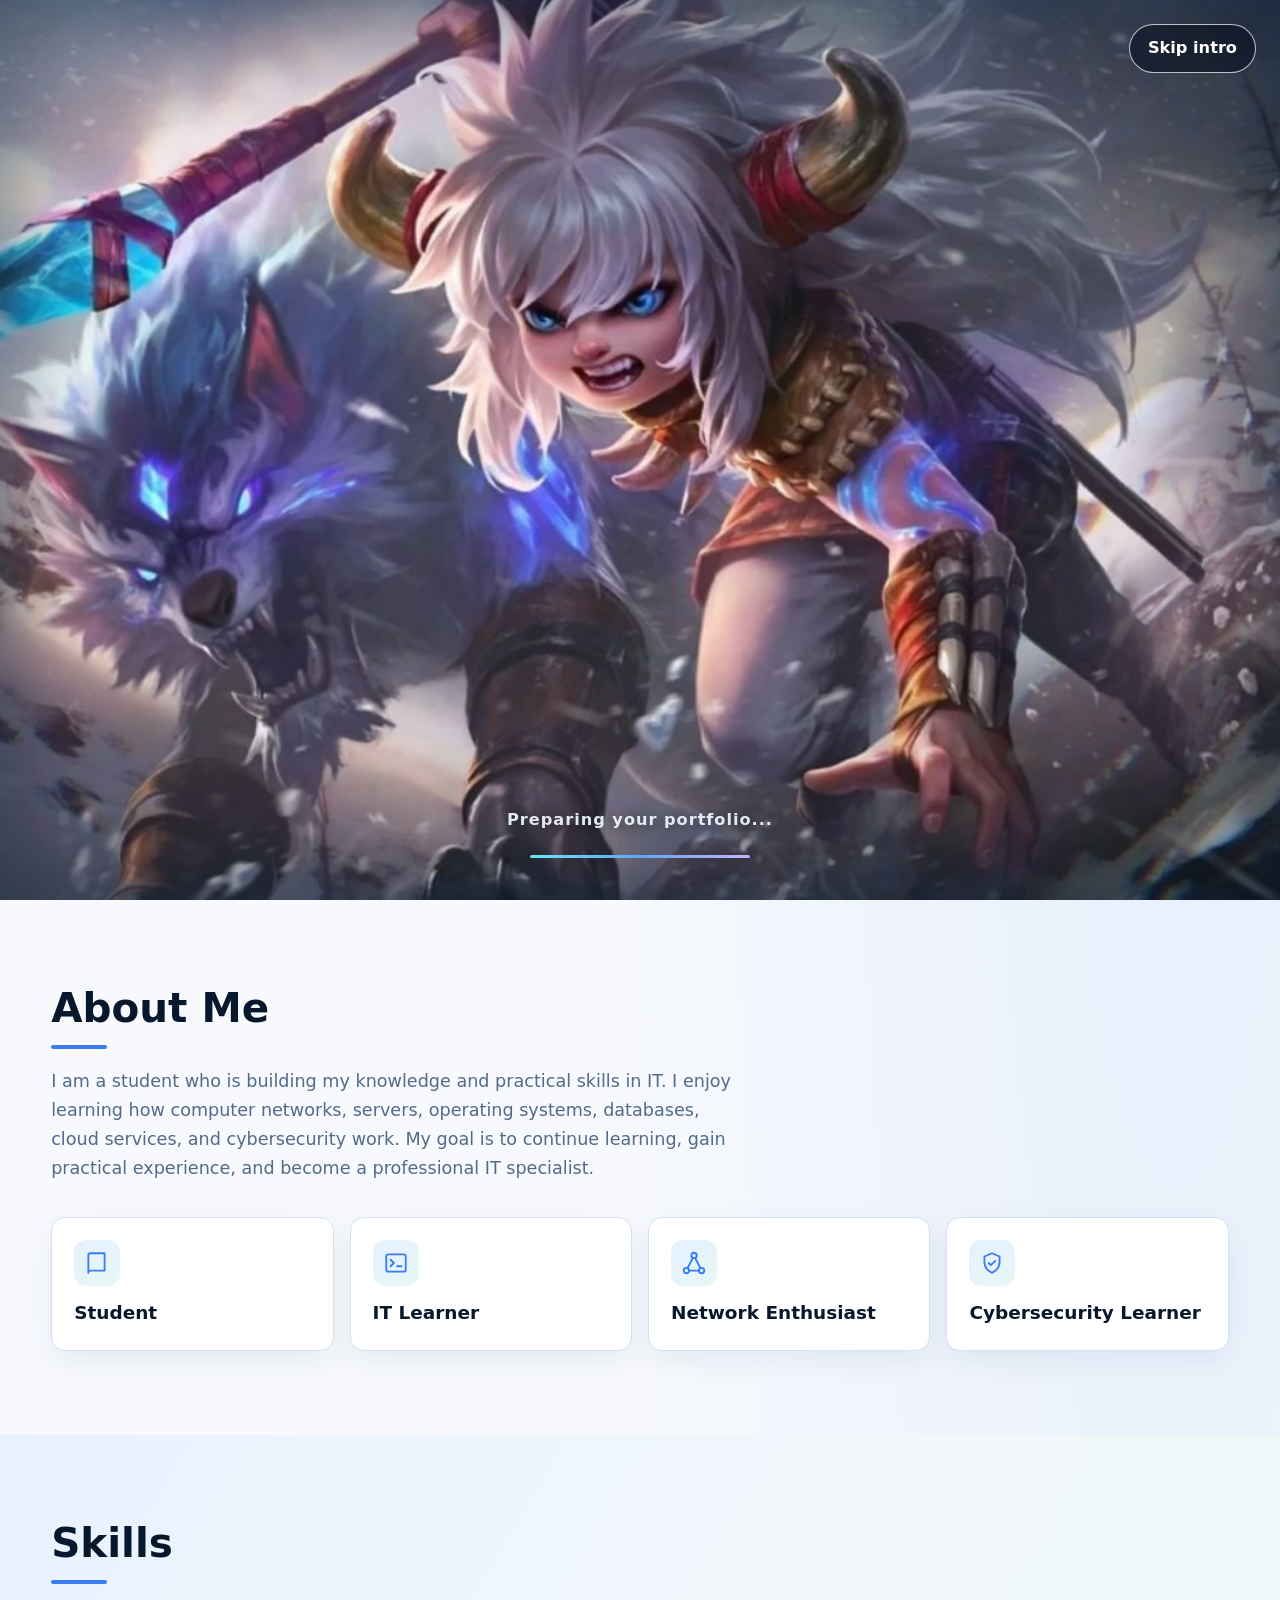
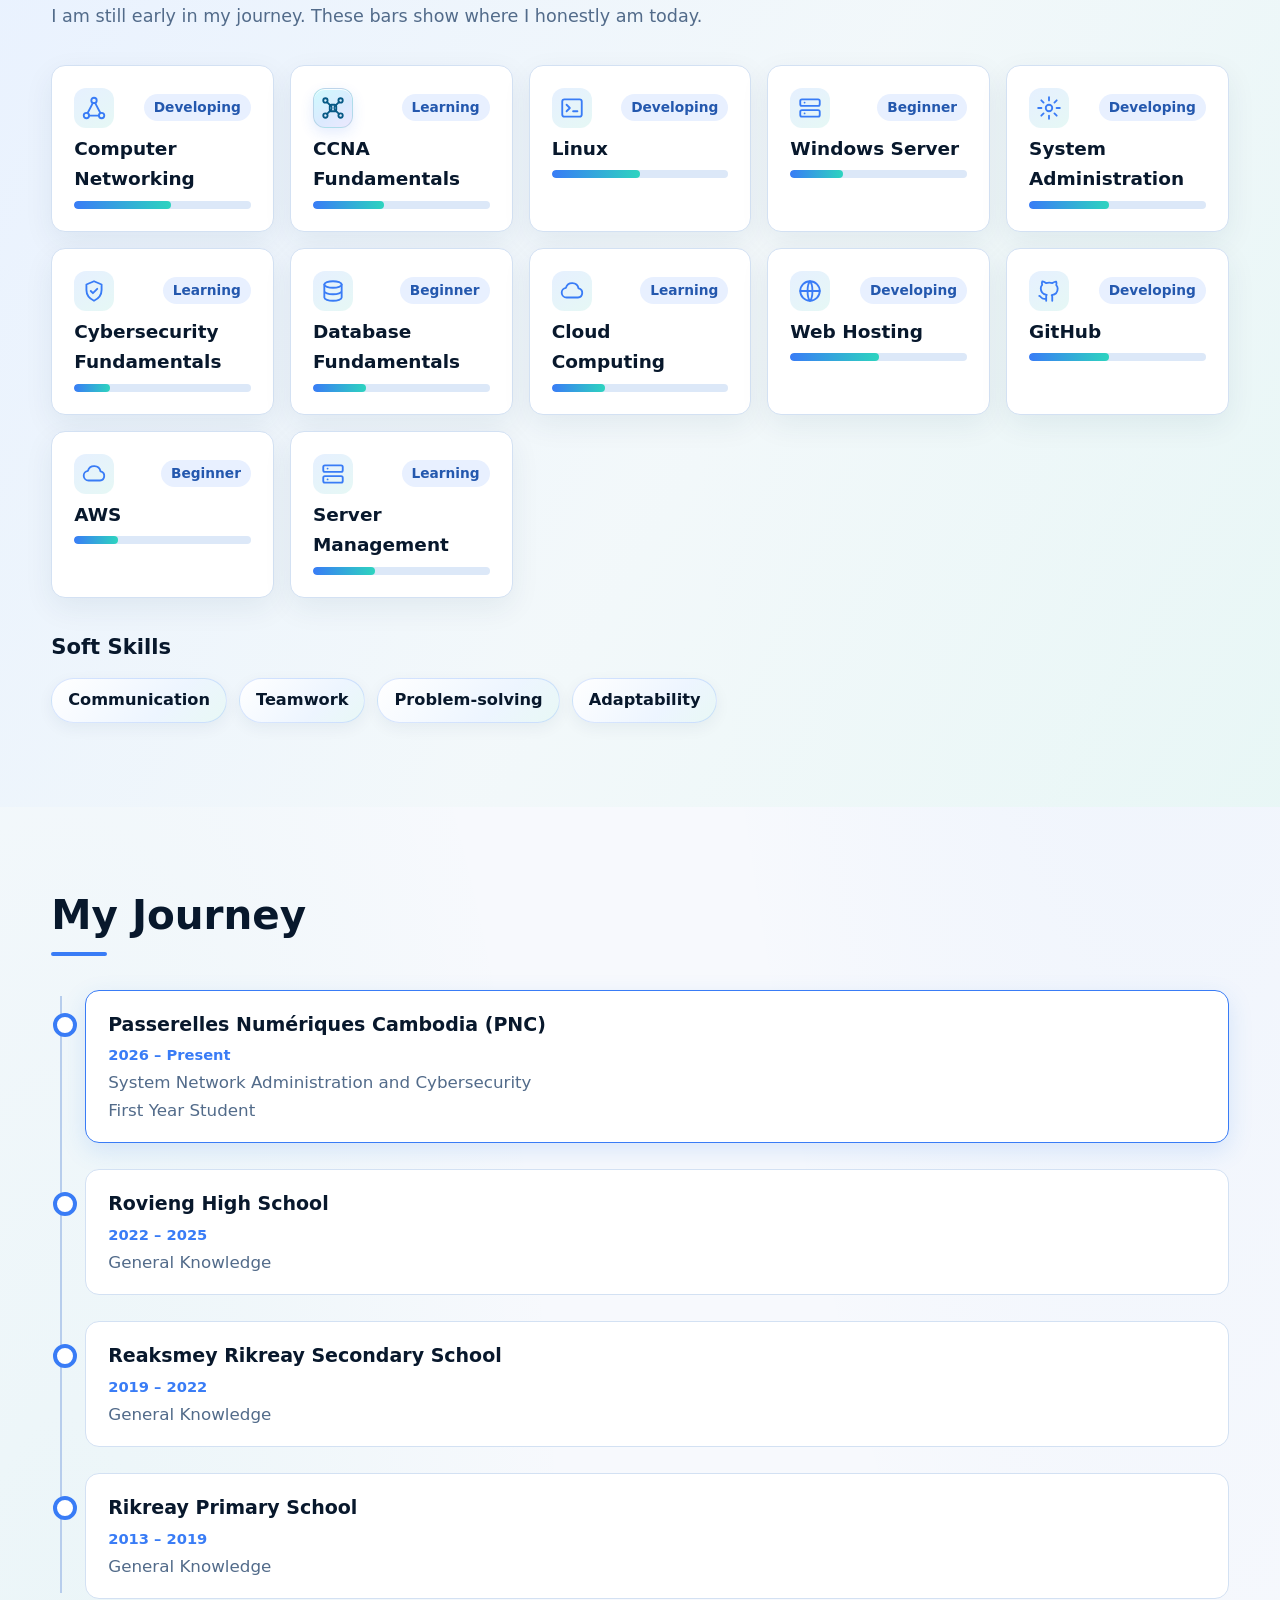
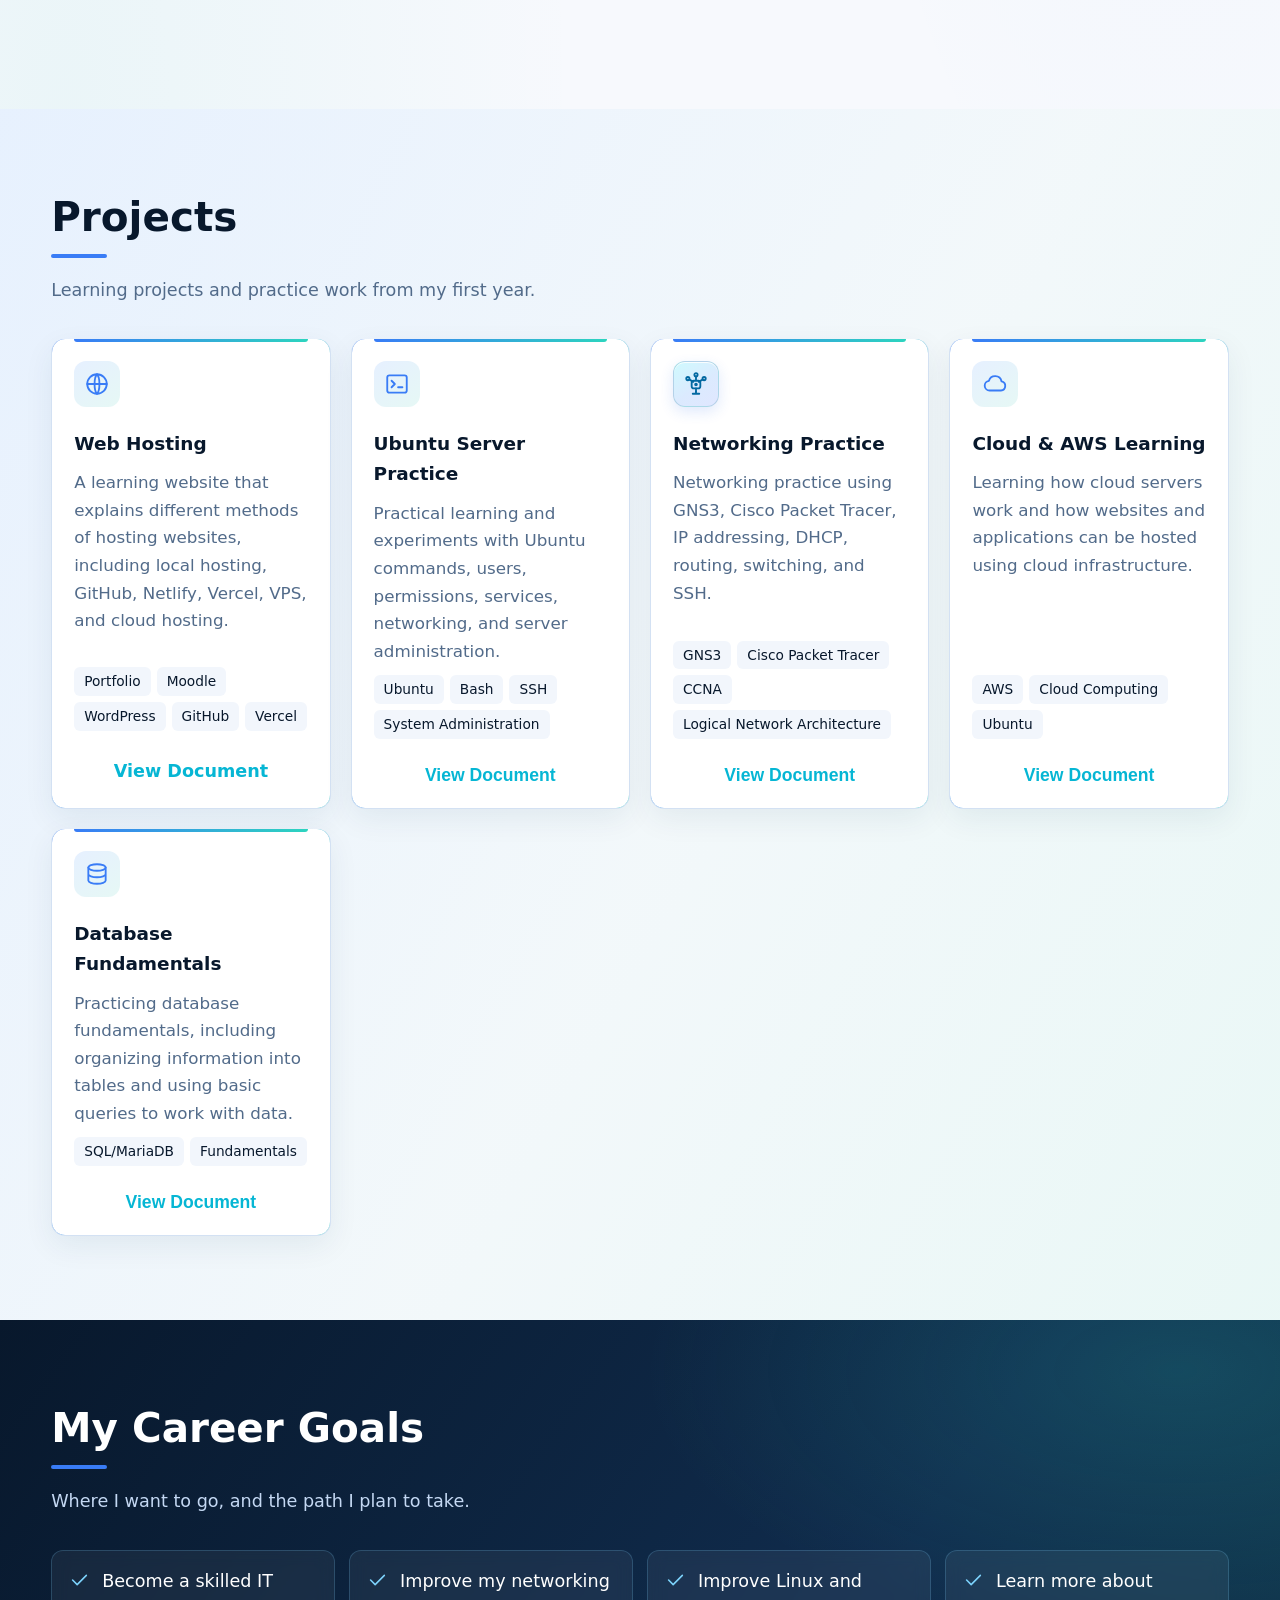
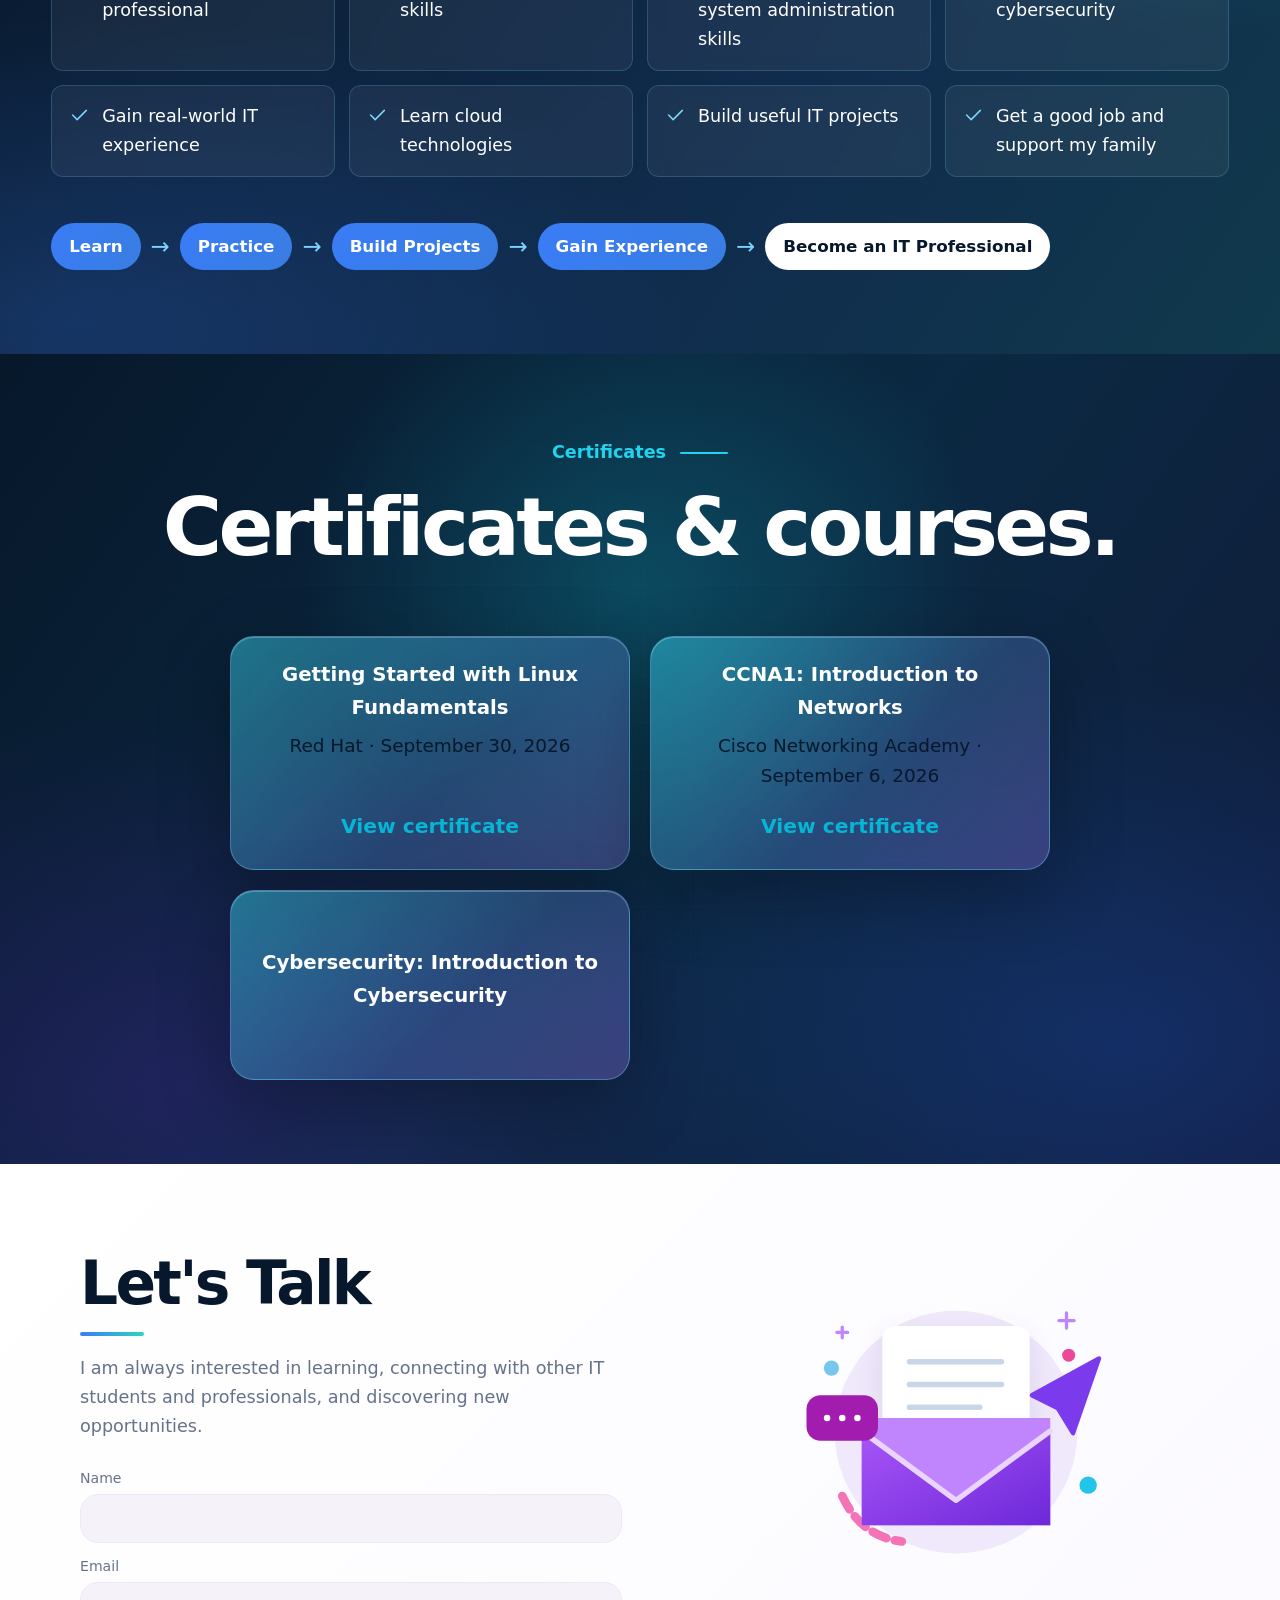
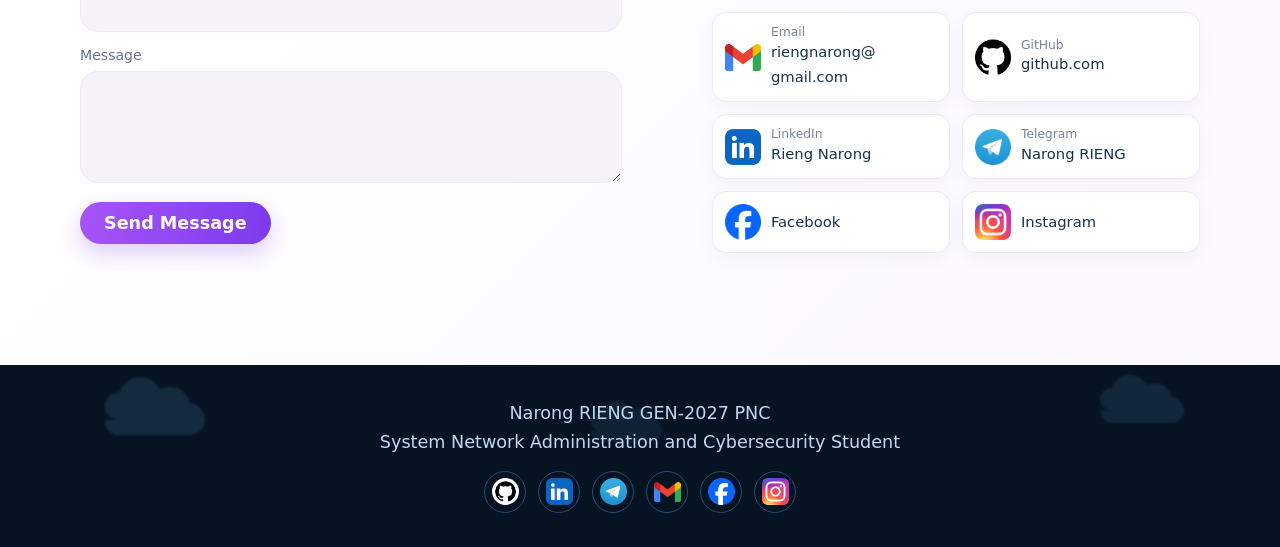
==== index.html @ 96c28c71 "update a bit" ====
<!doctype html>
<html lang="en">
  <head>
    <meta charset="UTF-8" />
    <meta name="viewport" content="width=device-width, initial-scale=1" />
    <title>
      RIENG Narong | System Network Administration & Cybersecurity Student
    </title>
    <meta
      name="description"
      content="Portfolio of RIENG Narong, first-year System Network Administration and Cybersecurity student at Passerelles Numériques Cambodia."
    />
    <link rel="stylesheet" href="style.css" />
  </head>
  <body>
    <div class="intro-overlay" id="intro" hidden>
      <div class="intro-content">
        <div class="intro-scene">
          <img
            class="intro-image"
            src="Image/intro-popol-kupa.png"
            alt="A warrior and wolf charging through a snowy landscape"
            fetchpriority="high"
          />
          <div class="intro-effects" aria-hidden="true">
            <span class="intro-wolf-energy"></span>
            <span class="intro-warrior-energy"></span>
            <span class="intro-sword-glint"></span>
            <span class="intro-snow-burst intro-snow-burst-one"></span>
            <span class="intro-snow-burst intro-snow-burst-two"></span>
          </div>
        </div>
        <p class="intro-caption" data-i18n="intro.loading">
          Preparing your portfolio...
        </p>
        <div class="intro-progress" aria-hidden="true"><span></span></div>
      </div>
      <button class="intro-skip" id="intro-skip" type="button" data-i18n="intro.skip">
        Skip intro
      </button>
    </div>
    <svg width="0" height="0" style="position: absolute" aria-hidden="true">
      <defs>
        <symbol id="net" viewBox="0 0 24 24">
          <circle cx="12" cy="5" r="2.5" />
          <circle cx="5" cy="19" r="2.5" />
          <circle cx="19" cy="19" r="2.5" />
          <path d="M11 7.3 6 16.8M13 7.3l5 9.5M7.5 19h9" />
        </symbol>
        <symbol id="network-project" viewBox="0 0 24 24">
          <path d="M12 8V5m-2.5 5L6 8m8.5 2L18 8M12 16v3" />
          <rect x="8" y="9" width="8" height="7" rx="2" />
          <circle cx="12" cy="12.5" r=".8" />
          <circle cx="12" cy="3.5" r="1.5" />
          <circle cx="4.5" cy="7" r="1.5" />
          <circle cx="19.5" cy="7" r="1.5" />
          <path d="M9 21h6m-3-2v2" />
        </symbol>
        <symbol id="ccna" viewBox="0 0 24 24">
          <circle cx="5" cy="5" r="2" />
          <circle cx="19" cy="5" r="2" />
          <circle cx="5" cy="19" r="2" />
          <circle cx="19" cy="19" r="2" />
          <path d="m6.5 6.5 4 4m7-4-4 4m-7 7 4-4m7 4-4-4" />
          <rect x="9" y="9" width="6" height="6" rx="1.5" />
          <path d="M10.8 12h.01M13.2 12h.01" />
        </symbol>
        <symbol id="term" viewBox="0 0 24 24">
          <rect x="3" y="4" width="18" height="16" rx="2" />
          <path d="m7 9 3 3-3 3M13 15h4" />
        </symbol>
        <symbol id="srv" viewBox="0 0 24 24">
          <rect x="3" y="4" width="18" height="6" rx="1.5" />
          <rect x="3" y="14" width="18" height="6" rx="1.5" />
          <path d="M7 7h.01M7 17h.01" />
        </symbol>
        <symbol id="shd" viewBox="0 0 24 24">
          <path d="M12 3 5 6v5c0 4.5 3 8 7 10 4-2 7-5.5 7-10V6z" />
          <path d="m9 12 2 2 4-4" />
        </symbol>
        <symbol id="db" viewBox="0 0 24 24">
          <ellipse cx="12" cy="6" rx="8" ry="3" />
          <path
            d="M4 6v12c0 1.7 3.6 3 8 3s8-1.3 8-3V6M4 12c0 1.7 3.6 3 8 3s8-1.3 8-3"
          />
        </symbol>
        <symbol id="cld" viewBox="0 0 24 24">
          <path
            d="M7 18a4.5 4.5 0 0 1-.6-8.96A6 6 0 0 1 18 9.5 4.3 4.3 0 0 1 17.5 18z"
          />
        </symbol>
        <symbol id="web" viewBox="0 0 24 24">
          <circle cx="12" cy="12" r="9" />
          <path d="M3 12h18M12 3c3 3 3 15 0 18M12 3c-3 3-3 15 0 18" />
        </symbol>
        <symbol id="git" viewBox="0 0 24 24">
          <path
            d="M9 19c-4 1.3-4-2-6-2.5m12 4.5v-3.2c0-1 .1-1.4-.5-2 2.8-.3 5.500-1.400 5.500-6a4.600 4.600 0 0 0-1.300-3.200 4.200 4.200 0 0 0-.1-3.200s-1-.3-3.400 1.300a11.600 11.600 0 0 0-6 0C6.800 2.800 5.800 3.100 5.800 3.100a4.200 4.200 0 0 0-.1 3.200A4.600 4.600 0 0 0 4.400 9.500c0 4.600 2.700 5.700 5.500 6-.6.600-.6 1.200-.5 2V21"
          />
        </symbol>
        <symbol id="cog" viewBox="0 0 24 24">
          <circle cx="12" cy="12" r="3" />
          <path
            d="M12 2v3M12 19v3M2 12h3M19 12h3M4.900 4.900 7 7M17 17l2.100 2.100M4.900 19.100 7 17M17 7l2.100-2.100"
          />
        </symbol>
        <symbol id="usr" viewBox="0 0 24 24">
          <circle cx="12" cy="8" r="4" />
          <path d="M4 21c0-4 3.600-7 8-7s8 3 8 7" />
        </symbol>
        <symbol id="bk" viewBox="0 0 24 24">
          <path d="M4 5a2 2 0 0 1 2-2h13v16H6a2 2 0 0 0-2 2zM4 19V5" />
        </symbol>
        <symbol id="mail" viewBox="0 0 24 24">
          <rect x="3" y="5" width="18" height="14" rx="2" />
          <path d="m3 7 9 6 9-6" />
        </symbol>
        <symbol id="in" viewBox="0 0 24 24">
          <rect x="3" y="3" width="18" height="18" rx="3" />
          <path d="M8 10v7M8 7v.01M12 17v-4a2 2 0 0 1 4 0v4M12 10v7" />
        </symbol>
        <symbol id="tg" viewBox="0 0 24 24">
          <path d="m21 4-18 7 5 2 2 6 3-4 5 4z" />
          <path d="m8 13 9-6" />
        </symbol>
        <symbol id="sun" viewBox="0 0 24 24">
          <circle cx="12" cy="12" r="4" />
          <path
            d="M12 2v2M12 20v2M4.93 4.93l1.42 1.42m11.3 11.3 1.42 1.42M2 12h2m16 0h2M4.93 19.07l1.42-1.42m11.3-11.3 1.42-1.42"
          />
        </symbol>
        <symbol id="moon" viewBox="0 0 24 24">
          <path d="M20.9 13A9 9 0 0 1 11 3.1 9 9 0 1 0 20.9 13Z" />
        </symbol>
        <symbol id="ck" viewBox="0 0 24 24"><path d="m5 12 5 5L20 7" /></symbol>
      </defs>
    </svg>

    <nav aria-label="Main navigation" data-i18n-aria="nav.main">
      <div class="wrap">
        <a
          class="logo"
          href="#home"
          aria-label="Home"
          data-i18n-aria="nav.home"
        >
          <img src="Image/Designer%20(1).png" alt="RIENG Narong logo" />
        </a>
        <ul id="links" aria-label="Main navigation">
          <li><a href="#home" data-i18n="nav.home">Home</a></li>
          <li><a href="#about" data-i18n="nav.about">About Me</a></li>
          <li><a href="#skills" data-i18n="nav.skills">Skills</a></li>
          <li><a href="#education" data-i18n="nav.education">My Journey</a></li>
          <li><a href="#projects" data-i18n="nav.projects">Projects</a></li>
          <li><a href="#goals" data-i18n="nav.goals">Goals</a></li>
          <li><a href="#certificates" data-i18n="nav.certificates">Certificates</a></li>
          <li><a class="nav-contact" href="#contact" data-i18n="nav.contact">Let's Talk</a></li>
        </ul>
        <div class="nav-actions">
          <div
            class="language-switch"
            role="group"
            aria-label="Choose language"
            data-i18n-aria="language.label"
          >
            <button
              class="language-option active"
              type="button"
              data-language="en"
              aria-pressed="true"
            >
              <img src="flag-en.svg" alt="" /><span>EN</span>
            </button>
            <span class="language-divider" aria-hidden="true">/</span>
            <button
              class="language-option"
              type="button"
              data-language="km"
              aria-pressed="false"
            >
              <img src="Cambodia%20flag.webp" alt="" /><span>KH</span>
            </button>
          </div>
          <button
            id="theme-toggle"
            type="button"
            aria-label="Switch to light mode"
            aria-pressed="false"
          >
            <svg class="i" aria-hidden="true"><use href="#sun" /></svg>
          </button>
          <button
            id="menu"
            aria-label="Toggle menu"
            aria-expanded="false"
            data-i18n-aria="menu.toggle"
          >
            ☰
          </button>
        </div>
      </div>
    </nav>

    <header id="home">
      <canvas id="network-canvas" aria-hidden="true"></canvas>
      <svg class="cloud cloud-one" viewBox="0 0 200 110" aria-hidden="true">
        <path
          d="M32 82c-15 0-27-11-27-25s12-25 27-25c5-17 20-28 38-28 16 0 30 9 36 23 5-3 11-5 18-5 18 0 33 13 36 30 15 1 27 14 27 29 0 16-13 29-30 29H34c-16 0-29-12-29-27 0-1 0-1 0-1z"
        />
      </svg>
      <svg class="cloud cloud-two" viewBox="0 0 200 110" aria-hidden="true">
        <path
          d="M32 82c-15 0-27-11-27-25s12-25 27-25c5-17 20-28 38-28 16 0 30 9 36 23 5-3 11-5 18-5 18 0 33 13 36 30 15 1 27 14 27 29 0 16-13 29-30 29H34c-16 0-29-12-29-27 0-1 0-1 0-1z"
        />
      </svg>
      <svg class="cloud cloud-three" viewBox="0 0 200 110" aria-hidden="true">
        <path
          d="M32 82c-15 0-27-11-27-25s12-25 27-25c5-17 20-28 38-28 16 0 30 9 36 23 5-3 11-5 18-5 18 0 33 13 36 30 15 1 27 14 27 29 0 16-13 29-30 29H34c-16 0-29-12-29-27 0-1 0-1 0-1z"
        />
      </svg>
      <div class="wrap">
        <div>
          <p class="hi" data-i18n="hero.hello">Hello, I'm</p>
          <h1>Narong RIENG</h1>
          <p class="role" data-i18n="hero.role">
            System Network Administration &amp; Cybersecurity Student
          </p>
          <p class="intro" data-i18n="hero.intro">
            I am a first-year student at Passerelles Numériques Cambodia,
            studying System Network Administration and Cybersecurity. I am
            interested in networking, Linux, servers, cybersecurity, cloud
            computing, and web hosting.
          </p>
          <a class="btn p" href="#projects" data-i18n="hero.projects"
            >View My Projects</a
          ><a class="btn s" href="#contact" data-i18n="hero.contact"
            >Contact Me</a
          >
        </div>
        <div class="photo">
          <div class="orbit-ring" aria-hidden="true"></div>
          <div class="orbit-path orbit-path-one" aria-hidden="true">
            <span class="orbit-satellite">
              <svg class="i"><use href="#web" /></svg>
            </span>
          </div>
          <div class="orbit-path orbit-path-two" aria-hidden="true">
            <span class="orbit-satellite">
              <svg class="i"><use href="#term" /></svg>
            </span>
          </div>
          <div class="orbit-path orbit-path-three" aria-hidden="true">
            <span class="orbit-satellite">
              <svg class="i"><use href="#srv" /></svg>
            </span>
          </div>
          <div class="orbit-path orbit-path-four" aria-hidden="true">
            <span class="orbit-satellite">
              <svg class="i"><use href="#shd" /></svg>
            </span>
          </div>
          <div class="portrait">
            <div class="portrait-image">
              <img
                src="my-photo.jpg"
                alt="Portrait of RIENG Narong"
                onerror="this.remove()"
              />
              <span aria-hidden="true">RN</span>
            </div>
          </div>
        </div>
      </div>
    </header>

    <section id="about">
      <div class="wrap rv">
        <h2 data-i18n="about.title">About Me</h2>
        <p class="lead" data-i18n="about.intro">
          I am a student who is building my knowledge and practical skills in
          IT. I enjoy learning how computer networks, servers, operating
          systems, databases, cloud services, and cybersecurity work. My goal is
          to continue learning, gain practical experience, and become a
          professional IT specialist.
        </p>
        <div class="cards">
          <div class="card">
            <div class="ic">
              <svg class="i"><use href="#bk" /></svg>
            </div>
            <h3 data-i18n="about.student">Student</h3>
          </div>
          <div class="card">
            <div class="ic">
              <svg class="i"><use href="#term" /></svg>
            </div>
            <h3 data-i18n="about.learner">IT Learner</h3>
          </div>
          <div class="card">
            <div class="ic">
              <svg class="i"><use href="#net" /></svg>
            </div>
            <h3 data-i18n="about.network">Network Enthusiast</h3>
          </div>
          <div class="card">
            <div class="ic">
              <svg class="i"><use href="#shd" /></svg>
            </div>
            <h3 data-i18n="about.security">Cybersecurity Learner</h3>
          </div>
        </div>
      </div>
    </section>

    <section id="skills" class="alt">
      <div class="wrap rv">
        <h2 data-i18n="skills.title">Skills</h2>
        <p class="lead" data-i18n="skills.intro">
          I am still early in my journey. These bars show where I honestly am
          today.
        </p>
        <div class="cards" id="sk"></div>
        <h3 class="soft-skills-title" data-i18n="skills.softTitle">Soft Skills</h3>
        <ul class="soft-skills">
          <li data-i18n="skills.communication">Communication</li>
          <li data-i18n="skills.teamwork">Teamwork</li>
          <li data-i18n="skills.problemSolving">Problem-solving</li>
          <li data-i18n="skills.adaptability">Adaptability</li>
        </ul>
      </div>
    </section>

    <section id="education">
      <div class="wrap rv">
        <h2 data-i18n="education.title">My Journey</h2>
        <p class="lead"></p>
        <div class="tl">
          <article class="now">
            <h3>Passerelles Numériques Cambodia (PNC)</h3>
            <small data-i18n="education.present">2026 – Present</small>
            <p data-i18n="education.program">
              System Network Administration and Cybersecurity<br />First Year
              Student
            </p>
          </article>
          <article>
            <h3>Rovieng High School</h3>
            <small>2022 – 2025</small>
            <p data-i18n="education.general">General Knowledge</p>
          </article>
          <article>
            <h3>Reaksmey Rikreay Secondary School</h3>
            <small>2019 – 2022</small>
            <p data-i18n="education.general">General Knowledge</p>
          </article>
          <article>
            <h3>Rikreay Primary School</h3>
            <small>2013 – 2019</small>
            <p data-i18n="education.general">General Knowledge</p>
          </article>
        </div>
      </div>
    </section>

    <section id="projects" class="alt">
      <div class="wrap rv">
        <h2 data-i18n="projects.title">Projects</h2>
        <p class="lead" data-i18n="projects.intro">
          Learning projects and practice work from my first year.
        </p>
        <div class="pg">
          <div class="card proj">
            <div class="ic">
              <svg class="i"><use href="#web" /></svg>
            </div>
            <h3 data-i18n="projects.hosting">Web Hosting</h3>
            <p data-i18n="projects.hostingDescription">
              A learning website that explains different methods of hosting
              websites, including local hosting, GitHub, Netlify, Vercel, VPS,
              and cloud hosting.
            </p>
            <div class="chips">
              <span>Portfolio</span><span>Moodle</span><span>WordPress</span
              ><span>GitHub</span><span>Vercel</span>
            </div>
            <a
              class="project-document-link"
              href="Image/Server_Deployment_Project.pdf"
              target="_blank"
              rel="noopener noreferrer"
              data-i18n="projects.viewDocument"
            >View Document</a>
          </div>
          <div class="card proj">
            <div class="ic">
              <svg class="i"><use href="#term" /></svg>
            </div>
            <h3 data-i18n="projects.linux">Ubuntu Server Practice</h3>
            <p data-i18n="projects.linuxDescription">
              Practical learning and experiments with Ubuntu commands, users,
              permissions, services, networking, and server administration.
            </p>
            <div class="chips">
              <span>Ubuntu</span><span>Bash</span><span>SSH</span
              ><span data-i18n="chips.system">System Administration</span>
            </div>
            <button class="project-document-link" type="button" data-i18n="projects.viewDocument">View Document</button>
          </div>
          <div class="card proj">
            <div class="ic network-icon">
              <svg class="i"><use href="#network-project" /></svg>
            </div>
            <h3 data-i18n="projects.network">Networking Practice</h3>
            <p data-i18n="projects.networkDescription">
              Networking practice using GNS3, Cisco Packet Tracer, IP
              addressing, DHCP, routing, switching, and SSH.
            </p>
            <div class="chips">
              <span>GNS3</span><span>Cisco Packet Tracer</span><span>CCNA</span
              ><span data-i18n="chips.network">Logical Network Architecture</span>
            </div>
            <button class="project-document-link" type="button" data-i18n="projects.viewDocument">View Document</button>
          </div>
          <div class="card proj">
            <div class="ic">
              <svg class="i"><use href="#cld" /></svg>
            </div>
            <h3 data-i18n="projects.cloud">Cloud &amp; AWS Learning</h3>
            <p data-i18n="projects.cloudDescription">
              Learning how cloud servers work and how websites and applications
              can be hosted using cloud infrastructure.
            </p>
            <div class="chips">
              <span>AWS</span
              ><span data-i18n="chips.cloud">Cloud Computing</span
              ><span>Ubuntu</span>
            </div>
            <button class="project-document-link" type="button" data-i18n="projects.viewDocument">View Document</button>
          </div>
          <div class="card proj">
            <div class="ic">
              <svg class="i"><use href="#db" /></svg>
            </div>
            <h3 data-i18n="projects.database">Database Fundamentals</h3>
            <p data-i18n="projects.databaseDescription">
              Practicing database fundamentals, including organizing information
              into tables and using basic queries to work with data.
            </p>
            <div class="chips">
              <span>SQL/MariaDB</span
              ><span>Fundamentals</span>
            </div>
            <button class="project-document-link" type="button" data-i18n="projects.viewDocument">View Document</button>
          </div>
        </div>
      </div>
    </section>

    <dialog id="project-document-dialog" aria-labelledby="project-document-title">
      <div class="project-document-content">
        <button class="project-document-close" type="button" aria-label="Close" data-i18n-aria="projects.documentClose">×</button>
        <h2 id="project-document-title" data-i18n="projects.documentTitle">Project Document</h2>
        <h3 id="project-document-name"></h3>
        <p id="project-document-description"></p>
        <h4 data-i18n="projects.documentTools">Tools and technologies</h4>
        <ul id="project-document-tools"></ul>
      </div>
    </dialog>

    <section id="goals">
      <div class="wrap rv">
        <h2 data-i18n="goals.title">My Career Goals</h2>
        <p class="lead" data-i18n="goals.intro">
          Where I want to go, and the path I plan to take.
        </p>
        <ul class="gl" id="gl"></ul>
        <div class="road" aria-label="Roadmap" data-i18n-aria="goals.roadmap">
          <b data-i18n="goals.learn">Learn</b><em>→</em
          ><b data-i18n="goals.practice">Practice</b><em>→</em
          ><b data-i18n="goals.build">Build Projects</b><em>→</em
          ><b data-i18n="goals.experience">Gain Experience</b><em>→</em
          ><b data-i18n="goals.professional">Become an IT Professional</b>
        </div>
      </div>
    </section>

    <section id="certificates">
      <div class="wrap rv">
        <p class="certificate-eyebrow" data-i18n="certificates.eyebrow">
          Certificates
        </p>
        <h2 data-i18n="certificates.title">Certificates &amp; courses.</h2>
        <div class="certificates-grid">
          <article class="certificate-card">
            <h3 data-i18n="certificates.redhat">
              Getting Started with Linux Fundamentals
            </h3>
            <p data-i18n="certificates.redhatDetails">
              Red Hat · September 30, 2026
            </p>
            <a
              class="certificate-link"
              href="Image/RED%20HAT%20Fundamental.png"
              target="_blank"
              rel="noopener noreferrer"
              data-i18n="certificates.view"
            >View certificate</a>
          </article>
          <article class="certificate-card">
            <h3 data-i18n="certificates.cisco">CCNA1: Introduction to Networks</h3>
            <p data-i18n="certificates.ciscoDetails">
              Cisco Networking Academy · September 6, 2026
            </p>
            <a
              class="certificate-link"
              href="Image/CCNA1.png"
              target="_blank"
              rel="noopener noreferrer"
              data-i18n="certificates.view"
            >View certificate</a>
          </article>
          <article class="certificate-card">
            <h3 data-i18n="certificates.cybersecurity">
              Cybersecurity: Introduction to Cybersecurity
            </h3>
          </article>
        </div>
      </div>
    </section>

    <section id="contact">
      <div class="wrap rv">
        <div class="contact-layout">
          <div class="contact-main">
            <h2 data-i18n="contact.title">Let's Talk</h2>
            <p class="lead" data-i18n="contact.intro">
              I am always interested in learning, connecting with other IT students
              and professionals, and discovering new opportunities.
            </p>
            <div class="cg">
              <form id="f" autocomplete="on" novalidate>
                <label for="n"
                  ><span data-i18n="contact.name">Name</span
                  ><input id="n" name="name" type="text" required autocomplete="name"
                /></label>
                <label for="e"
                  ><span data-i18n="contact.email">Email</span
                  ><input id="e" name="email" type="email" required autocomplete="email"
                /></label>
                <label for="m"
                  ><span data-i18n="contact.message">Message</span
                  ><textarea id="m" required></textarea>
                </label>
                <button class="btn p" type="submit" data-i18n="contact.send">
                  Send Message
                </button>
                <p id="fs" role="status"></p>
              </form>
            </div>
          </div>
          <aside class="contact-aside">
            <svg class="contact-art" viewBox="0 0 360 300" aria-hidden="true">
              <defs>
                <linearGradient id="contact-envelope" x1="0" x2="1" y1="0" y2="1">
                  <stop stop-color="#a855f7" />
                  <stop offset="1" stop-color="#6d28d9" />
                </linearGradient>
              </defs>
              <circle class="art-halo" cx="180" cy="145" r="112" />
              <circle class="art-dot art-dot-blue" cx="65" cy="86" r="7" />
              <circle class="art-dot art-dot-pink" cx="284" cy="74" r="6" />
              <circle class="art-dot art-dot-cyan" cx="302" cy="194" r="8" />
              <path class="art-swoosh" d="M75 204c12 26 31 39 55 42" />
              <rect class="art-paper" x="112" y="47" width="136" height="132" rx="12" />
              <path class="art-paper-line" d="M137 80h85M137 101h85M137 122h65" />
              <path class="art-envelope-back" d="M93 132h174v99H93z" />
              <path class="art-envelope" d="M93 144 180 208l87-64v87H93z" />
              <path class="art-envelope-flap" d="m93 144 87 64 87-64" />
              <path class="art-plane" d="m250 111 62-34-24 69-14-23-24-12Zm24 12 20-23" />
              <rect class="art-chat" x="42" y="111" width="66" height="42" rx="13" />
              <circle class="art-chat-dot" cx="61" cy="132" r="3" />
              <circle class="art-chat-dot art-chat-dot-two" cx="75" cy="132" r="3" />
              <circle class="art-chat-dot art-chat-dot-three" cx="89" cy="132" r="3" />
              <path class="art-spark" d="M282 35v14m-7-7h14M75 48v10m-5-5h10" />
            </svg>
            <div class="links">
              <a
                href="https://myaccount.google.com/?utm_source=chrome-profile-chooser"
                ><img src="Image/contact-icons/gmail.png" alt=""
                ><span
                  ><small data-i18n="contact.email">Email</small
                  >riengnarong@<wbr />gmail.com</span
                ></a
              >
              <a
                href="https://github.com/dashboard"
                target="_blank"
                rel="noreferrer"
                ><img src="Image/contact-icons/github.png" alt=""
                ><span><small>GitHub</small>github.com</span></a
              >
              <a href="https://www.linkedin.com/feed/"
                ><img src="Image/contact-icons/linkedin.png" alt=""
                ><span
                  ><small data-i18n="contact.linkedin">LinkedIn</small>Rieng
                  Narong</span
                ></a
              >
              <a href="https://t.me/RONG_RONGzzz"
                ><img src="Image/contact-icons/telegram.png" alt=""
                ><span
                  ><small data-i18n="contact.telegram">Telegram</small>Narong
                  RIENG</span
                ></a
              >
              <a href="https://www.facebook.com/" target="_blank" rel="noreferrer"
                ><img src="Image/contact-icons/facebook.png" alt=""
                ><span>Facebook</span></a
              >
              <a href="https://www.instagram.com/" target="_blank" rel="noreferrer"
                ><img src="Image/contact-icons/instagram.png" alt=""
                ><span>Instagram</span></a
              >
            </div>
          </aside>
        </div>
      </div>
    </section>

    <footer>
      <svg class="footer-cloud footer-cloud-one" viewBox="0 0 200 110" aria-hidden="true">
        <path
          d="M32 82c-15 0-27-11-27-25s12-25 27-25c5-17 20-28 38-28 16 0 30 9 36 23 5-3 11-5 18-5 18 0 33 13 36 30 15 1 27 14 27 29 0 16-13 29-30 29H34c-16 0-29-12-29-27 0-1 0-1 0-1z"
        />
      </svg>
      <svg class="footer-cloud footer-cloud-two" viewBox="0 0 200 110" aria-hidden="true">
        <path
          d="M32 82c-15 0-27-11-27-25s12-25 27-25c5-17 20-28 38-28 16 0 30 9 36 23 5-3 11-5 18-5 18 0 33 13 36 30 15 1 27 14 27 29 0 16-13 29-30 29H34c-16 0-29-12-29-27 0-1 0-1 0-1z"
        />
      </svg>
      <svg class="footer-cloud footer-cloud-three" viewBox="0 0 200 110" aria-hidden="true">
        <path
          d="M32 82c-15 0-27-11-27-25s12-25 27-25c5-17 20-28 38-28 16 0 30 9 36 23 5-3 11-5 18-5 18 0 33 13 36 30 15 1 27 14 27 29 0 16-13 29-30 29H34c-16 0-29-12-29-27 0-1 0-1 0-1z"
        />
      </svg>
      <p>Narong RIENG GEN-2027 PNC</p>
      <p data-i18n="footer.role">
        System Network Administration and Cybersecurity Student
      </p>
      <div class="soc">
        <a href="https://github.com/dashboard" target="_blank" rel="noreferrer" aria-label="GitHub"
          ><img src="Image/contact-icons/github.png" alt=""
        /></a>
        <a href="https://www.linkedin.com/feed/" target="_blank" rel="noreferrer" aria-label="LinkedIn"
          ><img src="Image/contact-icons/linkedin.png" alt=""
        /></a>
        <a href="https://t.me/RONG_RONGzzz" aria-label="Telegram"
          ><img src="Image/contact-icons/telegram.png" alt=""
        /></a>
        <a href="https://myaccount.google.com/?utm_source=chrome-profile-chooser" aria-label="Email"
          ><img src="Image/contact-icons/gmail.png" alt=""
        /></a>
        <a href="https://www.facebook.com/" target="_blank" rel="noreferrer" aria-label="Facebook"
          ><img src="Image/contact-icons/facebook.png" alt=""
        /></a>
        <a href="https://www.instagram.com/" target="_blank" rel="noreferrer" aria-label="Instagram"
          ><img src="Image/contact-icons/instagram.png" alt=""
        /></a>
      </div>
    </footer>

    <script src="javascript.js" defer></script>
  </body>
</html>
---- style.css ----
:root {
  --navy: #08182c;
  --navy2: #102c4d;
  --blue: #397cf6;
  --sky: #7dd3fc;
  --teal: #2dd4bf;
  --white: #fff;
  --gray: #f2f6fc;
  --ink: #18314f;
  --mute: #526b8a;
  --line: #d3e1f3;
  --pale-blue: #e6f0ff;
  --r: 14px;
}
* {
  box-sizing: border-box;
  margin: 0;
}
html {
  font-size: 110%;
  scroll-behavior: smooth;
  scroll-padding-top: 72px;
}
body {
  font-family:
    "Segoe UI",
    system-ui,
    -apple-system,
    Roboto,
    Arial,
    sans-serif;
  color: var(--ink);
  background:
    radial-gradient(ellipse at 92% 8%, rgba(47, 128, 237, 0.08), transparent 34%),
    radial-gradient(ellipse at 5% 48%, rgba(32, 184, 166, 0.06), transparent 30%),
    #f7f9fd;
  line-height: 1.65;
}
#certificates {
  position: relative;
  overflow: hidden;
  isolation: isolate;
  color: #fff;
  text-align: center;
  background:
    radial-gradient(ellipse at 50% 28%, rgba(13, 148, 166, 0.32), transparent 38%),
    radial-gradient(ellipse at 14% 90%, rgba(91, 33, 182, 0.26), transparent 36%),
    radial-gradient(ellipse at 88% 85%, rgba(37, 99, 235, 0.24), transparent 38%),
    linear-gradient(125deg, #07182b, #0b2942 52%, #101a39);
}
#certificates::before {
  position: absolute;
  z-index: -1;
  inset: 0;
  content: "";
  opacity: 0.3;
  background-image:
    linear-gradient(rgba(125, 211, 252, 0.08) 1px, transparent 1px),
    linear-gradient(90deg, rgba(125, 211, 252, 0.08) 1px, transparent 1px);
  background-size: 46px 46px;
  mask-image: radial-gradient(ellipse at center, #000, transparent 80%);
}
#certificates .wrap {
  position: relative;
  display: flex;
  flex-direction: column;
  align-items: center;
}
.certificate-eyebrow {
  display: inline-flex;
  align-items: center;
  gap: 14px;
  margin-bottom: 12px;
  color: #22d3ee;
  font-size: 1rem;
  font-weight: 700;
}
.certificate-eyebrow::after {
  width: 48px;
  height: 2px;
  content: "";
  border-radius: 2px;
  background: currentColor;
}
#certificates h2 {
  margin-bottom: 60px;
  color: #fff;
  font-size: clamp(2.4rem, 7vw, 4.6rem);
  letter-spacing: -0.045em;
}
#certificates h2::after {
  display: none;
}
.certificates-grid {
  display: grid;
  grid-template-columns: repeat(2, minmax(0, 1fr));
  gap: 20px;
  width: min(100%, 820px);
}
.certificate-card {
  display: flex;
  min-height: 190px;
  flex-direction: column;
  align-items: center;
  justify-content: center;
  text-align: center;
  padding: 22px 26px 26px;
  border: 1px solid rgba(125, 211, 252, 0.36);
  border-radius: 24px;
  background:
    linear-gradient(135deg, rgba(34, 211, 238, 0.42), rgba(59, 130, 246, 0.2) 58%, rgba(139, 92, 246, 0.22)),
    rgba(255, 255, 255, 0.08);
  box-shadow:
    0 24px 70px rgba(0, 0, 0, 0.28),
    inset 0 1px rgba(255, 255, 255, 0.24);
  backdrop-filter: blur(14px);
}
.certificate-card h3 {
  margin-bottom: 6px;
  color: #fff;
  font-size: 1.12rem;
}
.certificate-card p {
  flex: 1;
  margin-bottom: 18px;
  color: #07182b;
  font-size: 1.05rem;
}
.certificate-link {
  display: inline-block;
  color: #06b6d4;
  font-size: 1.15rem;
  font-weight: 700;
  text-decoration: none;
}
.certificate-link:hover {
  color: #a5f3fc;
  text-decoration: underline;
}
@media (max-width: 640px) {
  .certificates-grid {
    grid-template-columns: 1fr;
    max-width: 420px;
  }
}
a {
  color: inherit;
}
:focus-visible {
  outline: 3px solid var(--sky);
  outline-offset: 3px;
}
.wrap {
  width: 100%;
  max-width: none;
  margin: 0;
  padding: 0 clamp(20px, 4vw, 64px);
}
section {
  padding: 84px 0;
}
.alt {
  background:
    linear-gradient(120deg, rgba(230, 240, 255, 0.85), rgba(242, 248, 250, 0.9) 55%, rgba(230, 247, 244, 0.8));
}
h2 {
  font-size: clamp(1.7rem, 3.5vw, 2.3rem);
  color: var(--navy);
  margin-bottom: 10px;
  line-height: 1.2;
}
h2::after {
  content: "";
  display: block;
  width: 56px;
  height: 4px;
  background: var(--blue);
  border-radius: 4px;
  margin-top: 12px;
}
.lead {
  color: var(--mute);
  max-width: 62ch;
  margin: 18px 0 34px;
}
svg.i {
  width: 26px;
  height: 26px;
  fill: none;
  stroke: currentColor;
  stroke-width: 1.7;
  stroke-linecap: round;
  stroke-linejoin: round;
}
/* nav */
nav {
  position: fixed;
  inset: 0 0 auto;
  z-index: 20;
  background: rgba(11, 31, 58, 0.92);
  backdrop-filter: blur(8px);
  border-bottom: 1px solid rgba(109, 179, 255, 0.24);
  transition: transform 0.25s ease;
}
nav.nav-hidden {
  transform: translateY(-100%);
}
nav:focus-within {
  transform: translateY(0);
}
nav .wrap {
  display: flex;
  align-items: center;
  justify-content: space-between;
  height: 64px;
}
.nav-actions {
  display: flex;
  align-items: center;
  gap: 10px;
}
.language-switch {
  display: flex;
  align-items: center;
  gap: 5px;
  white-space: nowrap;
}
.language-option {
  display: inline-flex;
  align-items: center;
  gap: 4px;
  padding: 5px 3px;
  border: 0;
  border-radius: 6px;
  background: transparent;
  color: #a9bdd5;
  font: inherit;
  font-size: 0.84rem;
  font-weight: 600;
  cursor: pointer;
  transition: color 0.2s, background 0.2s;
}
.language-option img {
  display: block;
  width: 20px;
  height: 14px;
  object-fit: cover;
  border-radius: 2px;
  box-shadow: 0 0 0 1px rgba(127, 151, 180, 0.35);
}
.language-option:hover,
.language-option.active {
  color: #fff;
}
.language-option.active {
  background: rgba(47, 128, 237, 0.15);
}
.language-divider {
  color: rgba(213, 229, 251, 0.5);
  font-size: 0.82rem;
}
.logo {
  display: flex;
  flex: none;
  align-items: center;
  justify-content: center;
  width: 60px;
  height: 60px;
  text-decoration: none;
  border-radius: 50%;
  overflow: hidden;
  background: var(--navy);
  border: 2px solid rgba(125, 211, 252, 0.65);
  box-shadow: 0 0 0 3px rgba(57, 124, 246, 0.14);
}
.logo img {
  display: block;
  width: 90%;
  height: 90%;
  object-fit: contain;
  object-position: center;
  border-radius: 50%;
  background: #fff;
  transform: none;
}
nav ul {
  display: flex;
  gap: 6px;
  list-style: none;
  padding: 0;
}
nav ul a {
  color: #d5e5fb;
  text-decoration: none;
  padding: 8px 12px;
  border-radius: 8px;
  font-size: 0.95rem;
  transition: 0.2s;
}
nav ul a:hover,
nav ul a.on,
nav ul a.nav-contact {
  background: rgba(47, 128, 237, 0.2);
  color: #fff;
}
#menu {
  display: none;
  background: none;
  border: 1px solid rgba(255, 255, 255, 0.3);
  color: #fff;
  border-radius: 8px;
  padding: 6px 10px;
  font-size: 1.1rem;
  cursor: pointer;
}
#theme-toggle {
  flex: none;
  display: grid;
  place-items: center;
  width: 36px;
  height: 36px;
  padding: 6px;
  overflow: hidden;
  border: 1px solid rgba(255, 255, 255, 0.45);
  border-radius: 50%;
  background: rgba(47, 128, 237, 0.16);
  color: #fff;
  font-size: 0;
  line-height: 0;
  white-space: nowrap;
  cursor: pointer;
}
#theme-toggle svg {
  width: 20px;
  height: 20px;
}
#theme-toggle:hover {
  background: rgba(47, 128, 237, 0.32);
}
#theme-toggle:focus-visible {
  outline-color: var(--sky);
}
/* hero */
#home {
  position: relative;
  isolation: isolate;
  min-height: 100vh;
  display: flex;
  align-items: center;
  background:
    radial-gradient(ellipse at 78% 22%, rgba(45, 212, 191, 0.2), transparent 28%),
    radial-gradient(ellipse at 15% 88%, rgba(57, 124, 246, 0.28), transparent 38%),
    linear-gradient(130deg, #071426 0%, #102c4d 52%, #123a58 100%);
  background-size: 180% 180%;
  animation: hero-gradient 16s ease-in-out infinite alternate;
  color: #fff;
  padding: 110px 0 70px;
  overflow: hidden;
}
#home::after {
  content: "";
  position: absolute;
  inset: 0;
  z-index: 0;
  background:
    linear-gradient(rgba(7, 20, 38, 0.68), rgba(7, 20, 38, 0.72)),
    url("Image/temple.png") center / cover no-repeat;
  pointer-events: none;
}
#network-canvas {
  position: absolute;
  inset: 0;
  width: 100%;
  height: 100%;
  z-index: 1;
}
.cloud {
  position: absolute;
  z-index: 1;
  width: 80px;
  height: auto;
  overflow: visible;
  fill: #fff;
  filter: blur(1.5px);
  pointer-events: none;
  opacity: 0.92;
  animation: cloud-drift 28s ease-in-out infinite alternate;
}
.cloud-one {
  top: 18%;
  left: 52%;
}
.cloud-two {
  top: 66%;
  left: 5%;
  width: 62px;
  animation-delay: -8s;
  animation-duration: 34s;
  opacity: 0.55;
}
.cloud-three {
  top: 16%;
  right: 3%;
  width: 52px;
  animation-delay: -14s;
  animation-duration: 31s;
  opacity: 0.45;
}
@keyframes cloud-drift {
  from {
    transform: translate3d(-12px, 0, 0);
  }
  to {
    transform: translate3d(22px, -12px, 0);
  }
}
#home::before {
  content: "";
  position: absolute;
  inset: 0;
  z-index: 0;
  pointer-events: none;
  background-image:
    linear-gradient(rgba(125, 211, 252, 0.045) 1px, transparent 1px),
    linear-gradient(90deg, rgba(125, 211, 252, 0.045) 1px, transparent 1px);
  background-size: 48px 48px;
  mask-image: linear-gradient(to right, transparent, #000 35%, #000);
}
@keyframes hero-gradient {
  from {
    background-position: 0% 50%;
  }
  to {
    background-position: 100% 50%;
  }
}
#home .wrap {
  position: relative;
  z-index: 2;
  display: grid;
  grid-template-columns: 1.25fr 1fr;
  gap: 48px;
  align-items: center;
}
#home .wrap > div:first-child {
  animation: hero-enter 0.75s ease-out both;
}
#home .photo {
  animation: hero-enter 0.75s 0.16s ease-out both;
}
@keyframes hero-enter {
  from {
    opacity: 0;
    transform: translateY(22px);
  }
  to {
    opacity: 1;
    transform: translateY(0);
  }
}
.hi {
  display: inline-flex;
  align-items: center;
  gap: 9px;
  color: var(--sky);
  font-size: 1.1rem;
  margin-bottom: 6px;
}
.hi::before {
  content: "";
  width: 8px;
  height: 8px;
  border-radius: 50%;
  background: var(--teal);
  box-shadow: 0 0 14px rgba(45, 212, 191, 0.8);
}
h1 {
  font-size: clamp(2.2rem, 5.4vw, 3.7rem);
  line-height: 1.1;
  margin-bottom: 14px;
  letter-spacing: -0.045em;
  text-shadow: 0 8px 35px rgba(0, 0, 0, 0.2);
}
.role {
  font-size: clamp(1.05rem, 2.2vw, 1.35rem);
  color: #b9d7ff;
  margin-bottom: 18px;
  font-weight: 600;
  animation: role-glow 3s ease-in-out infinite;
}
@keyframes role-glow {
  0%,
  100% {
    color: #b9d7ff;
    text-shadow: 0 0 0 rgba(125, 211, 252, 0);
  }
  50% {
    color: #7dd3fc;
    text-shadow: 0 0 14px rgba(125, 211, 252, 0.4);
  }
}
.intro {
  color: #c8dcf7;
  max-width: 56ch;
  margin-bottom: 28px;
}
.btn {
  display: inline-block;
  padding: 13px 26px;
  border-radius: 10px;
  font-weight: 600;
  text-decoration: none;
  border: 2px solid var(--blue);
  transition: 0.2s;
  cursor: pointer;
  font-size: 1rem;
  font-family: inherit;
}
.btn.p {
  background: var(--blue);
  color: #fff;
}
.btn.p:hover {
  background: #246fd2;
  transform: translateY(-2px);
  box-shadow: 0 8px 22px rgba(47, 128, 237, 0.4);
}
.btn.s {
  color: #fff;
  margin-left: 10px;
}
.btn.s:hover {
  background: rgba(47, 128, 237, 0.2);
  transform: translateY(-2px);
}
.photo {
  justify-self: center;
  --stage-size: min(440px, 40vw);
  width: var(--stage-size);
  aspect-ratio: 1;
  position: relative;
  isolation: isolate;
}
.orbit-ring {
  position: absolute;
  inset: 8%;
  border: 1px solid rgba(45, 212, 191, 0.35);
  border-radius: 50%;
  box-shadow: 0 0 35px rgba(57, 124, 246, 0.12);
  pointer-events: none;
}
.orbit-ring::before {
  content: "";
  position: absolute;
  inset: 12%;
  border: 1px solid rgba(125, 211, 252, 0.12);
  border-radius: 50%;
}
.orbit-path {
  position: absolute;
  inset: 0;
  animation: orbit-spin 32s linear infinite;
  pointer-events: none;
}
.orbit-path-one {
  --orbit-start: 0deg;
}
.orbit-path-two {
  --orbit-start: 90deg;
}
.orbit-path-three {
  --orbit-start: 180deg;
}
.orbit-path-four {
  --orbit-start: 270deg;
}
@keyframes orbit-spin {
  from {
    transform: rotate(var(--orbit-start));
  }
  to {
    transform: rotate(calc(var(--orbit-start) + 360deg));
  }
}
@keyframes orbit-counter-spin {
  from {
    transform: rotate(calc(0deg - var(--orbit-start)));
  }
  to {
    transform: rotate(calc(0deg - var(--orbit-start) - 360deg));
  }
}
.orbit-satellite {
  position: absolute;
  top: 8%;
  left: 50%;
  display: grid;
  place-items: center;
  width: 18%;
  aspect-ratio: 1;
  padding: 4px;
  border-radius: 50%;
  background: conic-gradient(from 35deg, var(--teal), var(--blue), #9b8cff, var(--teal));
  box-shadow:
    0 0 0 4px rgba(47, 128, 237, 0.12),
    0 0 24px rgba(57, 124, 246, 0.35);
  transform: translate(-50%, -50%);
}
.orbit-satellite::before {
  content: "";
  position: absolute;
  inset: 4px;
  border-radius: inherit;
  background: var(--navy2);
}
.orbit-satellite svg {
  position: relative;
  width: 46%;
  height: 46%;
  color: #d5f7ff;
  animation: orbit-counter-spin 32s linear infinite;
}
.portrait {
  position: absolute;
  top: 50%;
  left: 50%;
  z-index: 1;
  width: 66%;
  aspect-ratio: 1;
  padding: 6px;
  border-radius: 50%;
  background: conic-gradient(from 35deg, var(--teal), var(--blue), #9b8cff, var(--teal));
  box-shadow:
    0 0 0 8px rgba(47, 128, 237, 0.12),
    0 0 70px rgba(57, 124, 246, 0.38),
    0 0 110px rgba(45, 212, 191, 0.14);
  transform: translate(-50%, -50%);
}
.portrait-image {
  width: 100%;
  height: 100%;
  border-radius: 50%;
  overflow: hidden;
  background: var(--navy2);
  display: grid;
  place-items: center;
}
.photo img {
  width: 100%;
  height: 100%;
  object-fit: cover;
  display: block;
}
.portrait-image img + span {
  display: none;
}
.portrait span {
  font-size: 5rem;
  font-weight: 700;
  color: var(--sky);
}
/* about */
.cards {
  display: grid;
  grid-template-columns: repeat(auto-fit, minmax(200px, 1fr));
  gap: 16px;
}
.card {
  background: #fff;
  border: 1px solid var(--line);
  border-radius: var(--r);
  padding: 22px;
  box-shadow: 0 10px 30px rgba(18, 52, 92, 0.07);
  transition: 0.25s;
}
.card:hover {
  transform: translateY(-6px);
  border-color: var(--blue);
  box-shadow: 0 18px 36px rgba(18, 52, 92, 0.14);
}
.card .ic {
  width: 46px;
  height: 46px;
  border-radius: 12px;
  background: linear-gradient(145deg, var(--pale-blue), #e6f8f5);
  color: var(--blue);
  display: grid;
  place-items: center;
  margin-bottom: 12px;
}
.card .ic.ccna-icon {
  color: #075985;
  background: linear-gradient(145deg, #cffafe, #dbeafe 58%, #ede9fe);
  border: 1px solid rgba(14, 116, 144, 0.18);
  box-shadow: inset 0 1px 0 rgba(255, 255, 255, 0.8), 0 5px 14px rgba(37, 99, 235, 0.12);
}
.card .ic.network-icon {
  color: #0369a1;
  background: linear-gradient(145deg, #cffafe, #dbeafe 55%, #e0e7ff);
  border: 1px solid rgba(14, 116, 144, 0.2);
  box-shadow: inset 0 1px 0 rgba(255, 255, 255, 0.85), 0 5px 14px rgba(37, 99, 235, 0.14);
}
.card h3 {
  font-size: 1.05rem;
  color: var(--navy);
}
.project-document-link {
  display: inline-block;
  align-self: center;
  margin-top: 16px;
  padding: 0;
  border: 0;
  background: none;
  color: #06b6d4;
  font-size: 1rem;
  font-weight: 700;
  text-align: center;
  text-decoration: none;
  cursor: pointer;
}
.project-document-link:hover {
  color: #0284c7;
  text-decoration: underline;
}
#project-document-dialog {
  width: min(90vw, 560px);
  max-width: none;
  max-height: 85vh;
  margin: auto;
  padding: 0;
  overflow: auto;
  border: 1px solid rgba(125, 211, 252, 0.4);
  border-radius: 20px;
  background: #fff;
  color: var(--ink);
  box-shadow: 0 24px 80px rgba(0, 0, 0, 0.32);
}
#project-document-dialog::backdrop {
  background: rgba(5, 15, 30, 0.68);
  backdrop-filter: blur(5px);
}
.project-document-content {
  position: relative;
  padding: 32px;
}
.project-document-content h2 {
  padding-right: 36px;
  color: var(--navy);
}
.project-document-content h3 {
  margin: 20px 0 8px;
  color: var(--blue);
  font-size: 1.2rem;
}
.project-document-content p {
  color: var(--mute);
}
.project-document-content h4 {
  margin-top: 20px;
  color: var(--navy);
}
.project-document-content ul {
  display: flex;
  flex-wrap: wrap;
  gap: 8px;
  margin-top: 10px;
  padding: 0;
  list-style: none;
}
.project-document-content li {
  padding: 4px 11px;
  border-radius: 999px;
  background: var(--pale-blue);
  color: var(--navy);
  font-size: 0.88rem;
}
.project-document-close {
  position: absolute;
  top: 16px;
  right: 18px;
  width: 36px;
  height: 36px;
  border: 0;
  border-radius: 50%;
  background: var(--pale-blue);
  color: var(--navy);
  font-size: 1.5rem;
  line-height: 1;
  cursor: pointer;
}
/* skills */
.skill {
  display: flex;
  flex-direction: column;
  gap: 6px;
}
.skill .top {
  display: flex;
  justify-content: space-between;
  align-items: center;
  gap: 8px;
}
.tag {
  font-size: 0.78rem;
  font-weight: 600;
  padding: 2px 10px;
  border-radius: 20px;
  background: #e8f0ff;
  color: #2458ae;
}
.bar {
  height: 8px;
  background: #dce8f8;
  border-radius: 8px;
  overflow: hidden;
}
.bar i {
  display: block;
  height: 100%;
  width: 0;
  background: linear-gradient(90deg, var(--blue), var(--teal));
  border-radius: 8px;
  transition: width 1.1s ease;
}
.soft-skills-title {
  margin: 32px 0 14px;
  color: var(--navy);
  font-size: 1.2rem;
}
.soft-skills {
  display: flex;
  flex-wrap: wrap;
  gap: 12px;
  padding: 0;
  list-style: none;
}
.soft-skills li {
  padding: 8px 16px;
  border: 1px solid rgba(57, 124, 246, 0.18);
  border-radius: 999px;
  background: linear-gradient(135deg, #fff, #edf5ff 65%, #e8f8f5);
  box-shadow: 0 5px 16px rgba(18, 52, 92, 0.06);
  color: var(--navy);
  font-size: 0.92rem;
  font-weight: 600;
}
/* timeline */
.tl {
  position: relative;
  padding-left: 34px;
}
.tl::before {
  content: "";
  position: absolute;
  left: 9px;
  top: 6px;
  bottom: 6px;
  width: 2px;
  background: #b7cdec;
}
.tl article {
  position: relative;
  margin-bottom: 26px;
  background: #fff;
  border: 1px solid var(--line);
  border-radius: var(--r);
  padding: 18px 22px;
}
.tl article::before {
  content: "";
  position: absolute;
  left: -33px;
  top: 22px;
  width: 16px;
  height: 16px;
  border-radius: 50%;
  background: #fff;
  border: 4px solid var(--blue);
}
.tl article.now {
  border-color: var(--blue);
  box-shadow: 0 8px 24px rgba(47, 128, 237, 0.15);
}
.tl h3 {
  color: var(--navy);
  font-size: 1.08rem;
}
.tl small {
  color: var(--blue);
  font-weight: 600;
}
.tl p {
  color: var(--mute);
  font-size: 0.95rem;
}
/* projects */
.pg {
  display: grid;
  grid-template-columns: repeat(auto-fit, minmax(240px, 1fr));
  gap: 20px;
}
.proj {
  display: flex;
  flex-direction: column;
  gap: 10px;
  border-top: 3px solid transparent;
  background:
    linear-gradient(#fff, #fff) padding-box,
    linear-gradient(100deg, var(--blue), var(--teal)) border-box;
  border-top: 0;
  position: relative;
  overflow: hidden;
}
.proj::before {
  content: "";
  position: absolute;
  top: 0;
  left: 22px;
  right: 22px;
  height: 3px;
  border-radius: 0 0 4px 4px;
  background: linear-gradient(90deg, var(--blue), var(--teal));
}
.proj p {
  color: var(--mute);
  font-size: 0.95rem;
  flex: 1;
}
.chips {
  display: flex;
  flex-wrap: wrap;
  gap: 6px;
}
.chips span {
  font-size: 0.78rem;
  background: var(--gray);
  color: var(--navy);
  padding: 3px 10px;
  border-radius: 6px;
}
/* goals */
#goals {
  background:
    radial-gradient(ellipse at 92% 8%, rgba(45, 212, 191, 0.16), transparent 32%),
    radial-gradient(ellipse at 6% 95%, rgba(57, 124, 246, 0.22), transparent 36%),
    linear-gradient(125deg, #08182c, #102c4d 62%, #10394c);
  color: #fff;
}
#goals h2 {
  color: #fff;
}
#goals .lead {
  color: #c4d8f3;
}
.gl {
  display: grid;
  grid-template-columns: repeat(auto-fit, minmax(240px, 1fr));
  gap: 14px;
  list-style: none;
  padding: 0;
  margin-bottom: 46px;
}
.gl li {
  display: flex;
  gap: 12px;
  align-items: flex-start;
  background: rgba(255, 255, 255, 0.055);
  border: 1px solid rgba(125, 211, 252, 0.2);
  backdrop-filter: blur(8px);
  border-radius: 12px;
  padding: 16px;
  transition: 0.25s;
}
.gl li:hover {
  background: rgba(57, 124, 246, 0.2);
  border-color: rgba(45, 212, 191, 0.45);
  transform: translateY(-3px);
}
.gl svg {
  flex: none;
  color: var(--sky);
  width: 22px;
  height: 22px;
  margin-top: 2px;
}
.road {
  display: flex;
  flex-wrap: wrap;
  gap: 10px;
  align-items: center;
}
.road b {
  background: linear-gradient(120deg, var(--blue), #397de2);
  padding: 10px 18px;
  border-radius: 30px;
  font-size: 0.95rem;
  font-weight: 600;
}
.road b:last-child {
  background: #fff;
  color: var(--navy);
}
.road em {
  color: var(--sky);
  font-style: normal;
  font-size: 1.3rem;
}
/* contact */
#contact {
  overflow: hidden;
  background: linear-gradient(135deg, #fff 0%, #fbf9ff 100%);
}
.contact-layout {
  display: grid;
  grid-template-columns: minmax(0, 1fr) minmax(0, 0.9fr);
  align-items: center;
  gap: clamp(36px, 7vw, 96px);
  max-width: 1120px;
  margin: 0 auto;
}
.contact-main h2 {
  color: var(--navy);
  font-size: clamp(2.2rem, 5vw, 3.4rem);
  letter-spacing: -0.045em;
}
.contact-main h2::after {
  width: 64px;
  background: linear-gradient(90deg, var(--blue), var(--teal));
}
.contact-main .lead {
  max-width: 48ch;
  margin: 18px 0 26px;
  color: #66718a;
}
.cg {
  display: block;
}
form {
  display: grid;
  gap: 12px;
}
label {
  color: #68728a;
  font-size: 0.8rem;
  font-weight: 500;
}
input,
textarea {
  width: 100%;
  margin-top: 4px;
  padding: 12px 16px;
  border: 1px solid #eee9f6;
  border-radius: 18px;
  font: inherit;
  background: #f5f2fa;
  color: var(--ink);
}
input:focus,
textarea:focus {
  border-color: #a855f7;
  outline: 3px solid rgba(168, 85, 247, 0.16);
}
textarea {
  min-height: 112px;
  resize: vertical;
}
#contact .btn.p {
  justify-self: start;
  min-width: 190px;
  padding: 11px 24px;
  border: 0;
  border-radius: 999px;
  background: linear-gradient(105deg, #a855f7, #7c3aed);
  box-shadow: 0 10px 20px rgba(124, 58, 237, 0.22);
}
#contact .btn.p:hover {
  background: linear-gradient(105deg, #9333ea, #6d28d9);
  box-shadow: 0 12px 24px rgba(124, 58, 237, 0.3);
}
#fs {
  color: #7c3aed;
  font-weight: 600;
  min-height: 1.4em;
}
.contact-aside {
  min-width: 0;
}
.contact-art {
  display: block;
  width: min(100%, 390px);
  height: auto;
  margin: 0 auto 12px;
  overflow: visible;
}
@keyframes contact-halo-breathe {
  50% {
    opacity: 0.72;
    transform: scale(1.04);
  }
}
@keyframes contact-paper-float {
  50% {
    transform: translateY(-5px);
  }
}
@keyframes contact-envelope-float {
  50% {
    transform: translateY(3px);
  }
}
@keyframes contact-plane-fly {
  50% {
    transform: translate(5px, -7px) rotate(4deg);
  }
}
@keyframes contact-chat-bob {
  50% {
    transform: translateY(-4px);
  }
}
@keyframes contact-dot-pulse {
  50% {
    opacity: 0.45;
    transform: scale(0.7);
  }
}
@keyframes contact-spark-twinkle {
  50% {
    opacity: 0.35;
    transform: scale(0.75) rotate(12deg);
  }
}
@keyframes contact-swoosh-flow {
  to {
    stroke-dashoffset: -40;
  }
}
.art-halo {
  fill: #f0e9fb;
  transform-box: fill-box;
  transform-origin: center;
  animation: contact-halo-breathe 5s ease-in-out infinite;
}
.art-dot {
  fill: #a855f7;
  transform-box: fill-box;
  transform-origin: center;
  animation: contact-dot-pulse 2.8s ease-in-out infinite;
}
.art-dot-blue {
  fill: #77c7ed;
  animation-delay: -1s;
}
.art-dot-pink {
  fill: #ec4899;
  animation-delay: -2s;
}
.art-dot-cyan {
  fill: #22c5e8;
  animation-delay: -0.5s;
}
.art-swoosh {
  fill: none;
  stroke: #f472b6;
  stroke-linecap: round;
  stroke-width: 8;
  stroke-dasharray: 14 8;
  animation: contact-swoosh-flow 3s linear infinite;
}
.art-paper {
  fill: #fff;
  filter: drop-shadow(0 8px 12px rgba(74, 42, 115, 0.12));
  transform-box: fill-box;
  transform-origin: center;
  animation: contact-paper-float 3.8s ease-in-out infinite;
}
.art-paper-line {
  fill: none;
  stroke: #c9d6e8;
  stroke-linecap: round;
  stroke-width: 5;
  transform-box: fill-box;
  transform-origin: center;
  animation: contact-paper-float 3.8s ease-in-out infinite;
}
.art-envelope-back {
  fill: #c084fc;
  transform-box: fill-box;
  transform-origin: center;
  animation: contact-envelope-float 3.8s ease-in-out infinite;
}
.art-envelope {
  fill: url("#contact-envelope");
  transform-box: fill-box;
  transform-origin: center;
  animation: contact-envelope-float 3.8s ease-in-out infinite;
}
.art-envelope-flap {
  fill: none;
  stroke: #e9d5ff;
  stroke-linecap: round;
  stroke-linejoin: round;
  stroke-width: 5;
  transform-box: fill-box;
  transform-origin: center;
  animation: contact-envelope-float 3.8s ease-in-out infinite;
}
.art-plane {
  fill: #7c3aed;
  stroke: #7c3aed;
  stroke-linecap: round;
  stroke-linejoin: round;
  stroke-width: 4;
  transform-box: fill-box;
  transform-origin: center;
  animation: contact-plane-fly 3.2s ease-in-out infinite;
}
.art-chat {
  fill: #a21caf;
  transform-box: fill-box;
  transform-origin: center;
  animation: contact-chat-bob 2.6s ease-in-out infinite;
}
.art-chat-dot {
  fill: #fff;
  transform-box: fill-box;
  transform-origin: center;
  animation: contact-dot-pulse 1.2s ease-in-out infinite;
}
.art-chat-dot-two {
  animation-delay: 0.2s;
}
.art-chat-dot-three {
  animation-delay: 0.4s;
}
.art-spark {
  fill: none;
  stroke: #c084fc;
  stroke-linecap: round;
  stroke-width: 3;
  transform-box: fill-box;
  transform-origin: center;
  animation: contact-spark-twinkle 2s ease-in-out infinite;
}
.links {
  display: grid;
  grid-template-columns: repeat(2, minmax(0, 1fr));
  gap: 12px;
  margin-top: 8px;
}
.links a {
  display: flex;
  align-items: center;
  min-width: 0;
  gap: 10px;
  text-decoration: none;
  background: #fff;
  border: 1px solid #eee9f6;
  border-radius: 14px;
  padding: 12px;
  box-shadow: 0 6px 18px rgba(58, 31, 92, 0.04);
  transition: 0.2s;
}
.links a:hover {
  border-color: #c4a3ec;
  transform: translateY(-2px);
}
.links img {
  flex: 0 0 36px;
  width: 36px;
  height: 36px;
  object-fit: contain;
}
.links small {
  color: #7b8498;
  display: block;
  line-height: 1.2;
}
.links span {
  min-width: 0;
  font-size: 0.84rem;
}
/* footer */
footer {
  position: relative;
  isolation: isolate;
  overflow: hidden;
  background: #061323;
  color: #c4d8f3;
  text-align: center;
  padding: 34px 0;
}
footer > p,
footer > .soc {
  position: relative;
  z-index: 1;
}
.footer-security-icon {
  position: relative;
  z-index: 1;
  display: block;
  width: 52px;
  height: 39px;
  margin: 0 auto 8px;
  color: var(--sky);
  filter: drop-shadow(0 0 8px rgba(125, 211, 252, 0.3));
}
.footer-cloud {
  position: absolute;
  z-index: 0;
  width: 110px;
  height: auto;
  fill: #7dd3fc;
  opacity: 0.12;
  filter: blur(1px);
  pointer-events: none;
  animation: cloud-drift 28s ease-in-out infinite alternate;
}
.footer-cloud-one {
  top: 10px;
  left: 8%;
}
.footer-cloud-two {
  top: 34px;
  left: 46%;
  width: 78px;
  opacity: 0.08;
  animation-delay: -9s;
}
.footer-cloud-three {
  top: 8px;
  right: 7%;
  width: 92px;
  opacity: 0.1;
  animation-delay: -17s;
}
footer p:first-child {
  color: #fff;
  font-weight: 600;
}
.soc {
  display: flex;
  justify-content: center;
  gap: 12px;
  margin-top: 14px;
}
.soc a {
  position: relative;
  z-index: 1;
  width: 42px;
  height: 42px;
  display: grid;
  place-items: center;
  border-radius: 50%;
  border: 1px solid rgba(109, 179, 255, 0.35);
  color: var(--sky);
  transition:
    transform 0.22s cubic-bezier(0.2, 0.8, 0.2, 1),
    background-color 0.22s ease,
    color 0.22s ease,
    border-color 0.22s ease,
    box-shadow 0.22s ease;
}
.soc a:hover,
.soc a:focus-visible {
  z-index: 2;
  transform: translateY(-7px) scale(1.16);
  background: var(--blue);
  color: #fff;
  border-color: var(--sky);
  box-shadow:
    0 0 0 4px rgba(125, 211, 252, 0.14),
    0 10px 24px rgba(57, 124, 246, 0.35);
}
.soc a:active {
  transform: translateY(-2px) scale(0.94);
}
.soc img {
  width: 27px;
  height: 27px;
  object-fit: contain;
  transition: transform 0.22s ease;
}
.soc a[aria-label="GitHub"] img {
  padding: 3px;
  border-radius: 50%;
  background: #fff;
}
.soc a:hover img,
.soc a:focus-visible img {
  transform: rotate(-8deg) scale(1.12);
}
.rv {
  opacity: 0;
  transform: translateY(18px);
  transition: 0.7s;
}
.rv.in {
  opacity: 1;
  transform: none;
}
body.light-mode nav {
  background: rgba(255, 255, 255, 0.94);
  border-bottom-color: var(--line);
}
body.light-mode {
  --navy: #17335a;
  --navy2: #244b78;
  --blue: #315fd1;
  --sky: #1685a3;
  --teal: #087f72;
  --gray: #f4f7fb;
  --ink: #1d304a;
  --mute: #52657f;
  --line: #dbe5f0;
  --pale-blue: #e8f0ff;
  background:
    radial-gradient(ellipse at 90% 10%, rgba(53, 111, 224, 0.11), transparent 34%),
    radial-gradient(ellipse at 7% 48%, rgba(21, 155, 138, 0.075), transparent 30%),
    #f8faff;
}
body.light-mode .alt {
  background:
    linear-gradient(120deg, rgba(231, 240, 255, 0.96), rgba(246, 249, 253, 0.96) 55%, rgba(231, 247, 243, 0.92));
}
body.light-mode .logo {
  color: var(--navy);
}
body.light-mode nav ul a {
  color: var(--ink);
}
body.light-mode nav ul a:hover,
body.light-mode nav ul a.on,
body.light-mode nav ul a.nav-contact {
  background: var(--pale-blue);
  color: var(--navy);
}
body.light-mode #theme-toggle {
  background: var(--pale-blue);
  border-color: var(--line);
  color: var(--navy);
}
body.light-mode #theme-toggle:hover {
  background: #d6e8ff;
}
body.light-mode #menu {
  color: var(--navy);
  border-color: var(--line);
}
body.light-mode .language-option {
  color: var(--mute);
}
body.light-mode .language-option:hover,
body.light-mode .language-option.active {
  color: var(--navy);
}
body.light-mode .language-option.active {
  background: var(--pale-blue);
}
body.light-mode .language-divider {
  color: #9aa9bd;
}
body.light-mode #home {
  background:
    radial-gradient(ellipse at 78% 25%, rgba(49, 95, 209, 0.16), transparent 38%),
    radial-gradient(ellipse at 10% 85%, rgba(8, 127, 114, 0.12), transparent 34%),
    linear-gradient(135deg, #f7f9ff 0%, #eaf1ff 55%, #e4f4f1 100%);
  color: var(--ink);
}
body.light-mode #home::before {
  background-image:
    linear-gradient(rgba(49, 95, 209, 0.06) 1px, transparent 1px),
    linear-gradient(90deg, rgba(49, 95, 209, 0.06) 1px, transparent 1px);
}
body.light-mode .cloud {
  fill: #fff;
  filter: blur(1.5px);
}
body.light-mode .hi,
body.light-mode .role,
body.light-mode .intro {
  color: var(--ink);
}
body.light-mode h1 {
  text-shadow: none;
}
body.light-mode .hi {
  color: var(--blue);
}
body.light-mode .btn.s {
  color: var(--navy);
}
body.light-mode .btn.s:hover {
  color: var(--blue);
}
body.light-mode #goals {
  background:
    radial-gradient(ellipse at 92% 8%, rgba(8, 127, 114, 0.12), transparent 32%),
    linear-gradient(120deg, #e8efff 0%, #eff4ff 52%, #e6f5f1 100%);
  color: var(--ink);
}
body.light-mode #goals h2 {
  color: var(--navy);
}
body.light-mode #goals .lead {
  color: var(--mute);
}
body.light-mode .gl li {
  background: #fff;
  border-color: var(--line);
  box-shadow: 0 6px 20px rgba(23, 51, 90, 0.055);
}
body.light-mode .gl svg {
  color: var(--teal);
}
body.light-mode footer {
  background: linear-gradient(110deg, #eaf1fb, #e8f4f2);
  color: var(--mute);
}
body.light-mode footer p:first-child {
  color: var(--navy);
}
body.light-mode .soc a {
  border-color: var(--line);
  color: var(--blue);
}
.intro-overlay {
  position: fixed;
  z-index: 1000;
  inset: 0;
  display: grid;
  overflow: hidden;
  background: #061323;
  opacity: 1;
  transition: opacity 0.55s ease;
}
.intro-overlay[hidden] {
  display: none;
}
.intro-overlay.is-closing {
  opacity: 0;
  pointer-events: none;
}
.intro-content {
  position: absolute;
  z-index: 3;
  inset: 0;
}
.intro-scene {
  position: absolute;
  inset: 0;
  overflow: hidden;
  isolation: isolate;
}
.intro-scene::before,
.intro-scene::after {
  position: absolute;
  z-index: 1;
  inset: 0;
  content: "";
  pointer-events: none;
}
.intro-scene::before {
  box-shadow:
    inset 0 0 130px rgba(5, 15, 35, 0.58),
    inset 0 0 40px rgba(56, 189, 248, 0.1);
}
.intro-scene::after {
  background: linear-gradient(180deg, rgba(7, 20, 38, 0.08), transparent 25%, transparent 72%, rgba(7, 20, 38, 0.18));
}
.intro-image {
  position: absolute;
  inset: 0;
  width: 100%;
  height: 100%;
  object-fit: cover;
  object-position: center 46%;
}
.intro-effects {
  position: absolute;
  z-index: 1;
  inset: 0;
  width: 100%;
  height: 100%;
  pointer-events: none;
}
.intro-blade-halo,
.intro-blade-trail,
.intro-energy-arc {
  fill: none;
  stroke-linecap: round;
  vector-effect: non-scaling-stroke;
}
.intro-blade-halo {
  stroke: #42d9ff;
  stroke-width: 13;
  opacity: 0.72;
  filter: url("#intro-energy-blur");
  stroke-dasharray: 48 52;
  animation: intro-blade-surge 1.4s ease-in-out infinite;
}
.intro-blade-trail {
  stroke: url("#intro-blade-energy");
  stroke-width: 4;
  filter: drop-shadow(0 0 5px #73f5ff);
  stroke-dasharray: 36 64;
  animation: intro-blade-surge 1.4s ease-in-out infinite;
}
.intro-wolf-aura {
  fill: url("#intro-wolf-aura");
  transform-box: fill-box;
  transform-origin: center;
  animation: intro-aura-pulse 1.8s ease-in-out infinite alternate;
}
.intro-wolf-eye {
  fill: #80f5ff;
  filter: drop-shadow(0 0 8px #46dfff);
  opacity: 0.2;
  animation: intro-eye-flash 2.2s ease-in-out infinite;
}
.intro-wolf-eye-two {
  animation-delay: 0.12s;
}
.intro-eye-fire {
  opacity: 0.98;
}
.intro-fire-flicker {
  transform-box: fill-box;
  transform-origin: center 70%;
  animation: intro-flame-dance 0.32s ease-in-out infinite alternate;
}
.intro-eye-fire-two .intro-fire-flicker {
  animation-delay: -0.16s;
}
.intro-eye-fire-four .intro-fire-flicker {
  animation-delay: -0.11s;
}
.intro-fire-aura {
  fill: #24bfff;
  opacity: 0.9;
  filter: url("#intro-fire-glow");
  animation: intro-flame-aura 0.48s ease-in-out infinite alternate;
}
.intro-fire-shape {
  fill: url("#intro-blue-fire");
  filter: drop-shadow(0 0 5px #20cfff);
  transform-box: fill-box;
  transform-origin: center bottom;
  animation: intro-flame-dance 0.32s ease-in-out infinite alternate-reverse;
}
.intro-fire-core {
  fill: #e8ffff;
  filter: drop-shadow(0 0 4px #a5f3ff);
  opacity: 0.9;
}
.intro-arm-aura {
  fill: url("#intro-rune-aura");
  transform-box: fill-box;
  transform-origin: center;
  animation: intro-aura-pulse 1.4s ease-in-out infinite alternate-reverse;
}
.intro-energy-arc {
  stroke: #77ecff;
  stroke-width: 3;
  opacity: 0.9;
  filter: drop-shadow(0 0 7px #43cbff);
  stroke-dasharray: 8 92;
  animation: intro-arc-flow 1.8s linear infinite;
}
.intro-spark {
  fill: #e8fdff;
  filter: drop-shadow(0 0 7px #58dfff);
  animation: intro-spark-float 1.6s ease-in-out infinite alternate;
}
.intro-spark-two {
  animation-delay: -0.5s;
}
.intro-spark-three {
  animation-delay: -1s;
}
.intro-spark-four {
  animation-delay: -0.8s;
}
.intro-caption {
  position: absolute;
  z-index: 2;
  right: 20px;
  bottom: max(66px, calc(env(safe-area-inset-bottom) + 60px));
  left: 20px;
  color: rgba(240, 249, 255, 0.92);
  font-size: 0.92rem;
  font-weight: 600;
  letter-spacing: 0.06em;
  text-align: center;
  text-shadow: 0 2px 14px rgba(0, 0, 0, 0.55);
  animation: intro-caption-appear 0.7s 0.4s ease both;
}
.intro-progress {
  position: absolute;
  z-index: 2;
  bottom: max(42px, calc(env(safe-area-inset-bottom) + 36px));
  left: 50%;
  width: min(220px, 52vw);
  height: 3px;
  overflow: hidden;
  border-radius: 999px;
  background: rgba(219, 234, 254, 0.22);
  transform: translateX(-50%);
}
.intro-progress span {
  display: block;
  width: 100%;
  height: 100%;
  border-radius: inherit;
  background: linear-gradient(90deg, #67e8f9, #60a5fa, #c4b5fd);
  box-shadow: 0 0 12px rgba(103, 232, 249, 0.8);
  transform: scaleX(0);
  transform-origin: left;
  animation: intro-progress 4.5s linear both;
}
.intro-overlay::before,
.intro-overlay::after {
  position: absolute;
  z-index: 2;
  inset: 0;
  content: "";
  pointer-events: none;
}
.intro-overlay::before {
  background:
    radial-gradient(ellipse at 50% 40%, rgba(37, 99, 235, 0.12), transparent 62%),
    linear-gradient(180deg, rgba(7, 20, 38, 0.34), transparent 28%, rgba(7, 20, 38, 0.12) 57%, rgba(5, 15, 30, 0.82)),
    linear-gradient(90deg, rgba(7, 20, 38, 0.18), transparent 28%, transparent 72%, rgba(7, 20, 38, 0.18));
}
.intro-overlay::after {
  z-index: 2;
  opacity: 0.55;
  background-image:
    radial-gradient(circle, rgba(255, 255, 255, 0.88) 1px, transparent 2px),
    radial-gradient(circle, rgba(214, 239, 255, 0.72) 1.5px, transparent 2.5px),
    radial-gradient(circle, rgba(255, 255, 255, 0.55) 1px, transparent 2px);
  background-position: 0 0, 60px 80px, 130px 35px;
  background-size: 150px 180px, 230px 260px, 320px 300px;
  animation: intro-snow 7s linear infinite;
}
.intro-skip {
  position: absolute;
  z-index: 4;
  top: max(24px, env(safe-area-inset-top));
  right: max(24px, env(safe-area-inset-right));
  padding: 10px 18px;
  border: 1px solid rgba(255, 255, 255, 0.72);
  border-radius: 999px;
  background: rgba(5, 15, 30, 0.58);
  color: #fff;
  font: inherit;
  font-size: 0.92rem;
  font-weight: 600;
  cursor: pointer;
  backdrop-filter: blur(8px);
}
.intro-skip:hover {
  background: rgba(5, 15, 30, 0.82);
}
body.intro-active {
  overflow: hidden;
}
@keyframes intro-blade-surge {
  from {
    opacity: 0.3;
    stroke-dashoffset: 70;
  }
  to {
    opacity: 1;
    stroke-dashoffset: 0;
  }
}
@keyframes intro-aura-pulse {
  from {
    opacity: 0.35;
    transform: scale(0.78);
  }
  to {
    opacity: 1;
    transform: scale(1.18);
  }
}
@keyframes intro-eye-flash {
  from {
    opacity: 0.18;
  }
  12%,
  28% {
    opacity: 1;
  }
  42%,
  100% {
    opacity: 0.3;
  }
}
@keyframes intro-arc-flow {
  to {
    stroke-dashoffset: -100;
  }
}
@keyframes intro-spark-float {
  from {
    opacity: 0.25;
    transform: translateY(4px) scale(0.6);
  }
  to {
    opacity: 1;
    transform: translateY(-10px) scale(1.2);
  }
}
@keyframes intro-flame-dance {
  from {
    transform: translateY(1px) scaleX(0.88) skewX(-4deg);
  }
  to {
    transform: translateY(-2px) scaleX(1.08) skewX(4deg);
  }
}
@keyframes intro-flame-aura {
  from {
    opacity: 0.48;
    transform: scale(0.82);
  }
  to {
    opacity: 1;
    transform: scale(1.2);
  }
}
@keyframes intro-caption-appear {
  from {
    opacity: 0;
    transform: translateY(8px);
  }
  to {
    opacity: 1;
    transform: translateY(0);
  }
}
@keyframes intro-progress {
  to {
    transform: scaleX(1);
  }
}
@keyframes intro-snow {
  to {
    background-position: 0 180px, 60px 340px, 130px 335px;
  }
}
@media (max-width: 820px) {
  .intro-image {
    object-position: center;
  }
  #menu {
    display: block;
  }
  nav ul {
    display: none;
    position: absolute;
    top: 64px;
    left: 0;
    right: 0;
    flex-direction: column;
    background: var(--navy);
    padding: 10px 22px 16px;
  }
  nav ul.open {
    display: flex;
  }
  body.light-mode nav ul {
    background: #fff;
  }
  #home .wrap,
  .cg {
    grid-template-columns: 1fr;
  }
  .contact-layout {
    grid-template-columns: 1fr;
    gap: 34px;
  }
  .contact-aside {
    width: min(100%, 520px);
    margin: 0 auto;
  }
  .contact-art {
    width: min(100%, 330px);
  }
  .photo {
    order: -1;
    --stage-size: min(360px, 86vw);
  }
  section {
    padding: 64px 0;
  }
  .btn.s {
    margin-left: 0;
    margin-top: 10px;
  }
}
@media (max-width: 520px) {
  .links {
    grid-template-columns: 1fr;
  }
}
html[lang="km"] body {
  font-family:
    "Noto Sans Khmer",
    "Khmer OS",
    "Khmer OS System",
    "Segoe UI",
    system-ui,
    sans-serif;
}
@media (prefers-reduced-motion: reduce) {
  * {
    transition: none !important;
    animation: none !important;
    scroll-behavior: auto !important;
  }
  .rv {
    opacity: 1;
    transform: none;
  }
  .intro-blade-halo,
  .intro-blade-trail,
  .intro-wolf-aura,
  .intro-wolf-eye,
  .intro-fire-flicker,
  .intro-fire-shape,
  .intro-fire-aura,
  .intro-arm-aura,
  .intro-energy-arc,
  .intro-spark,
  .intro-progress span {
    animation: none;
  }
}
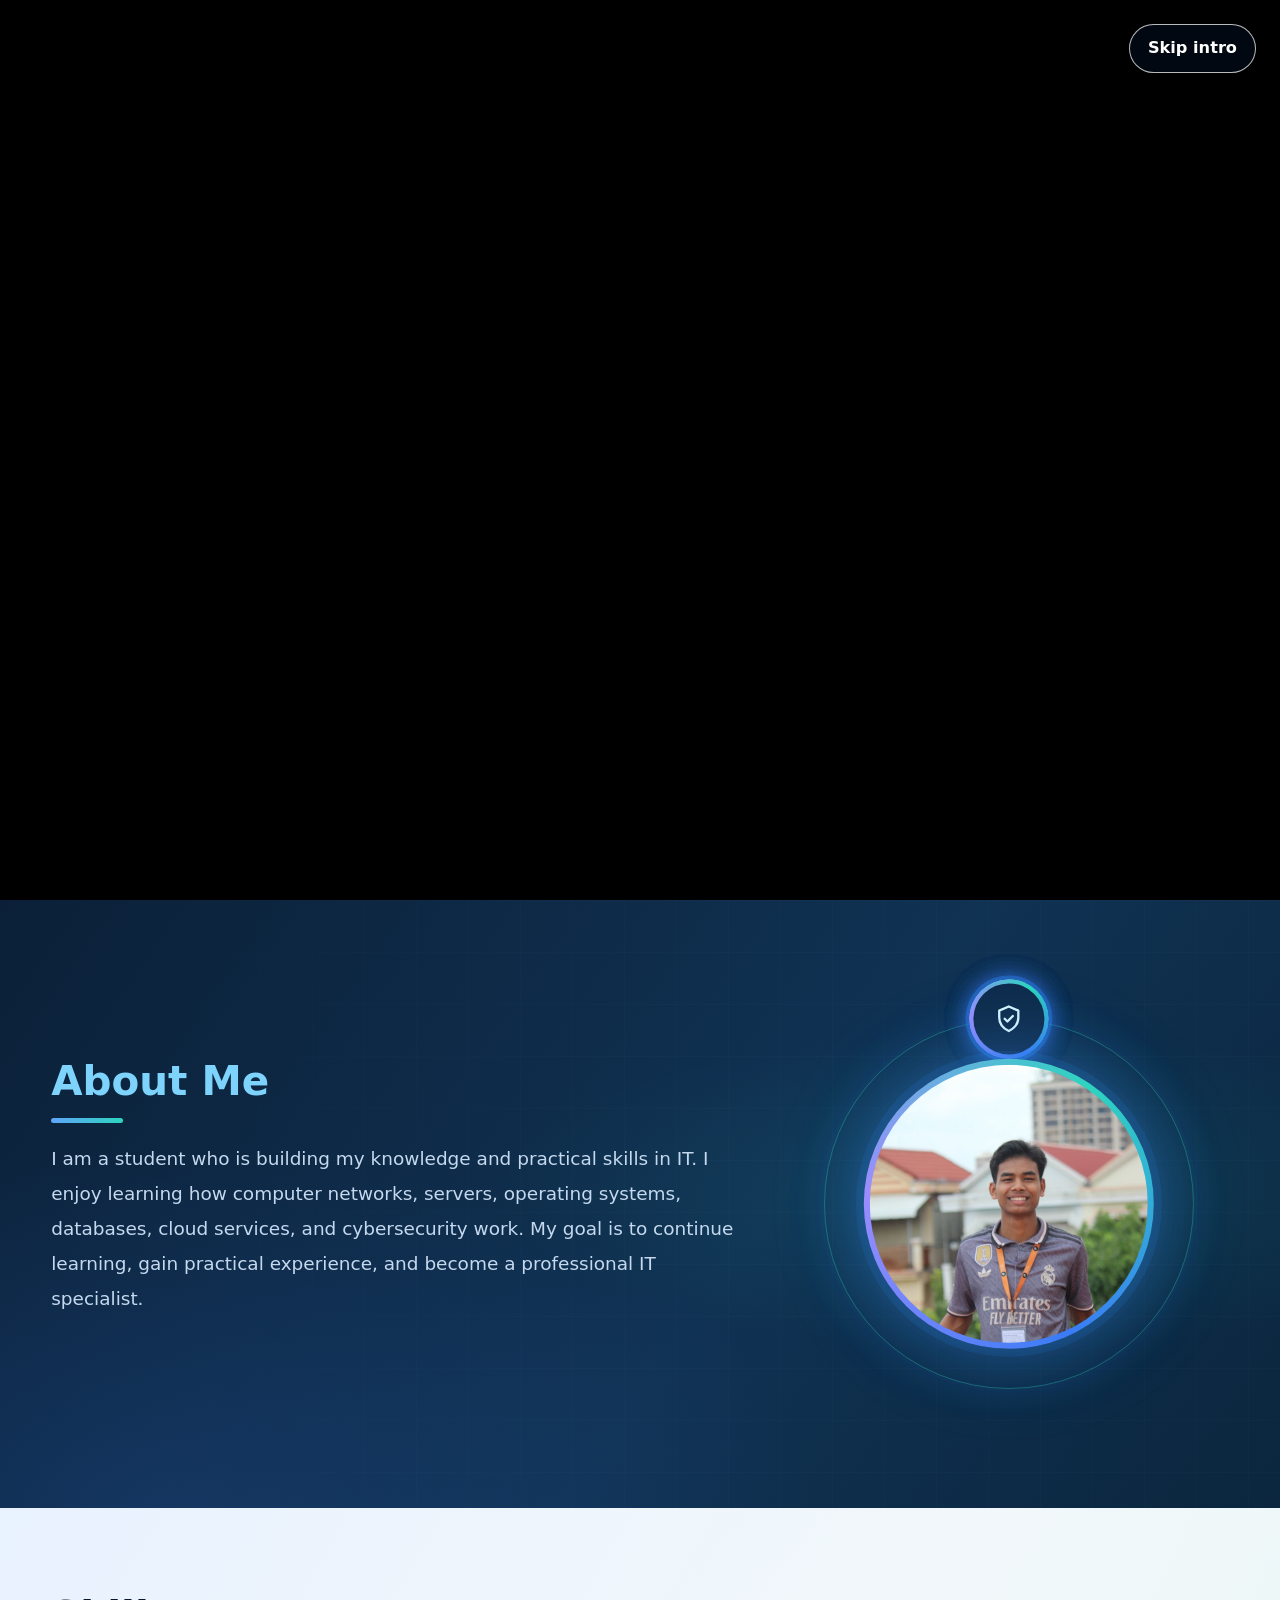
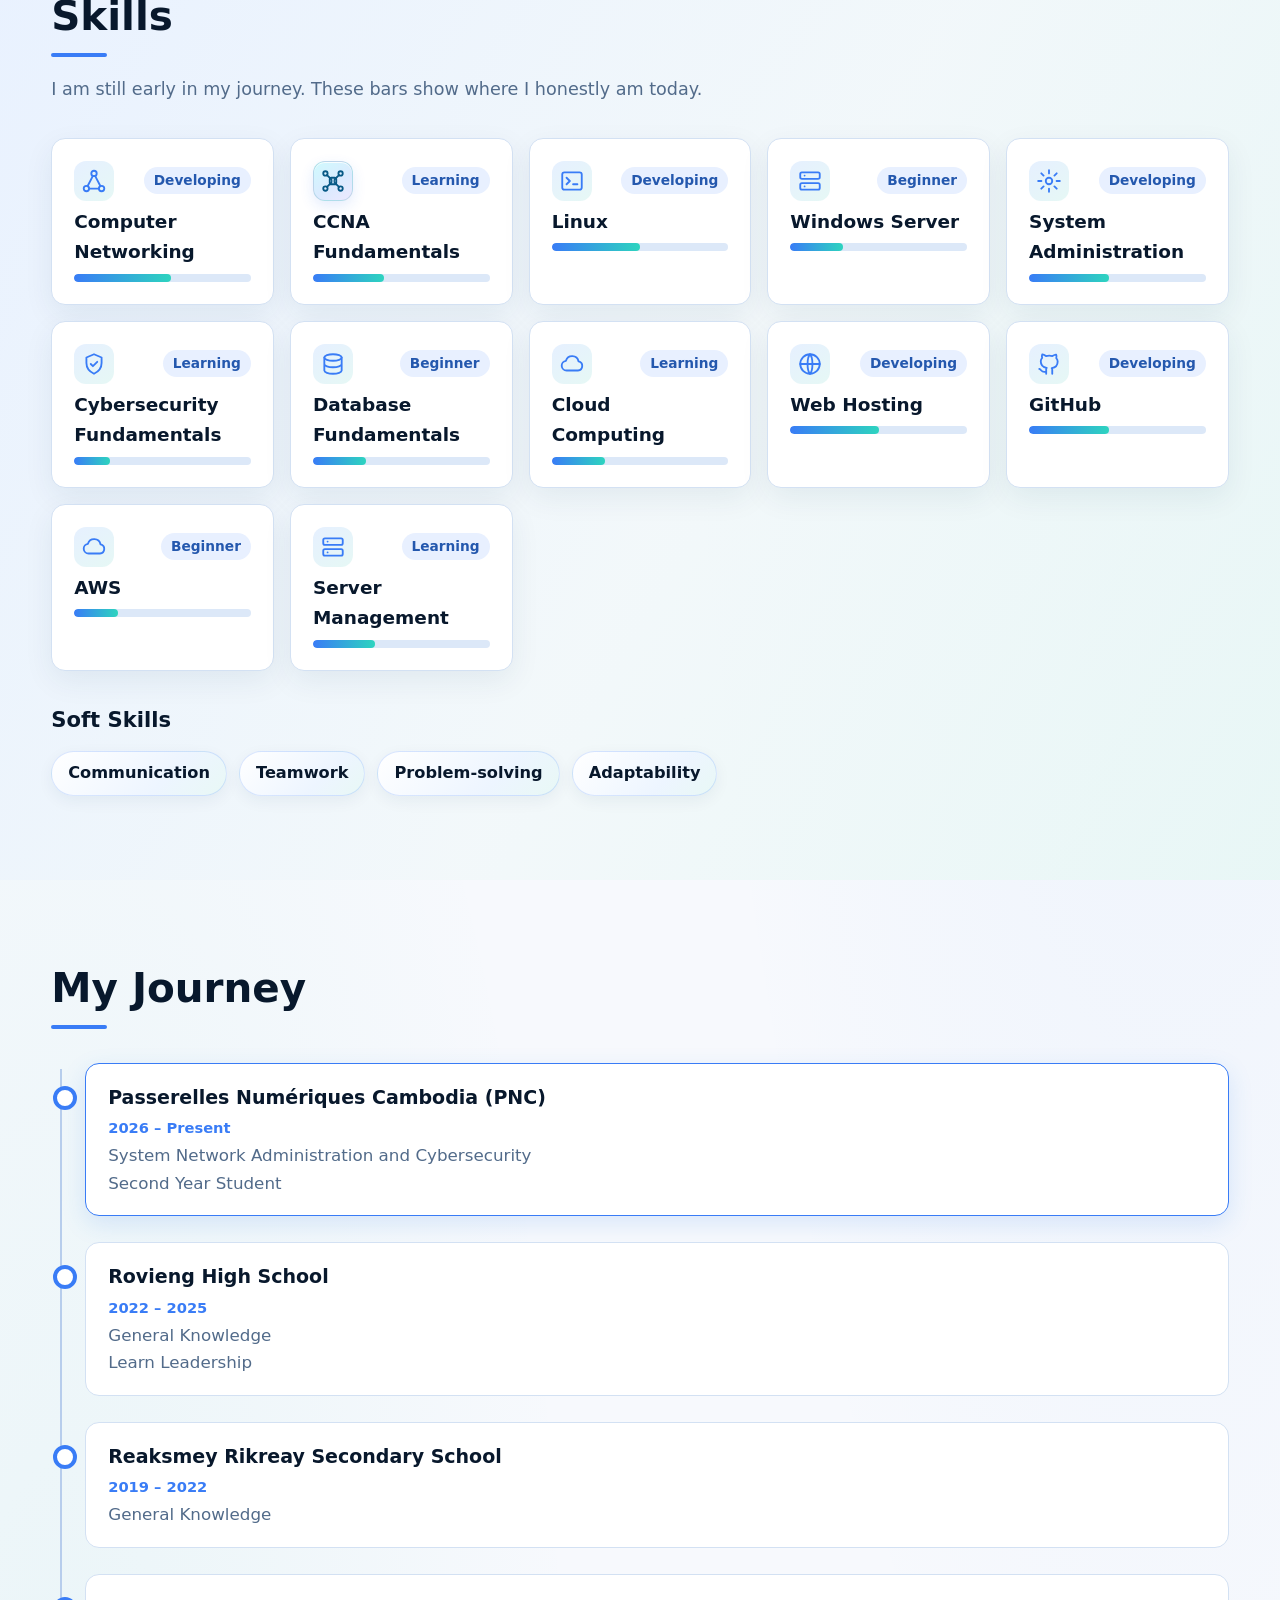
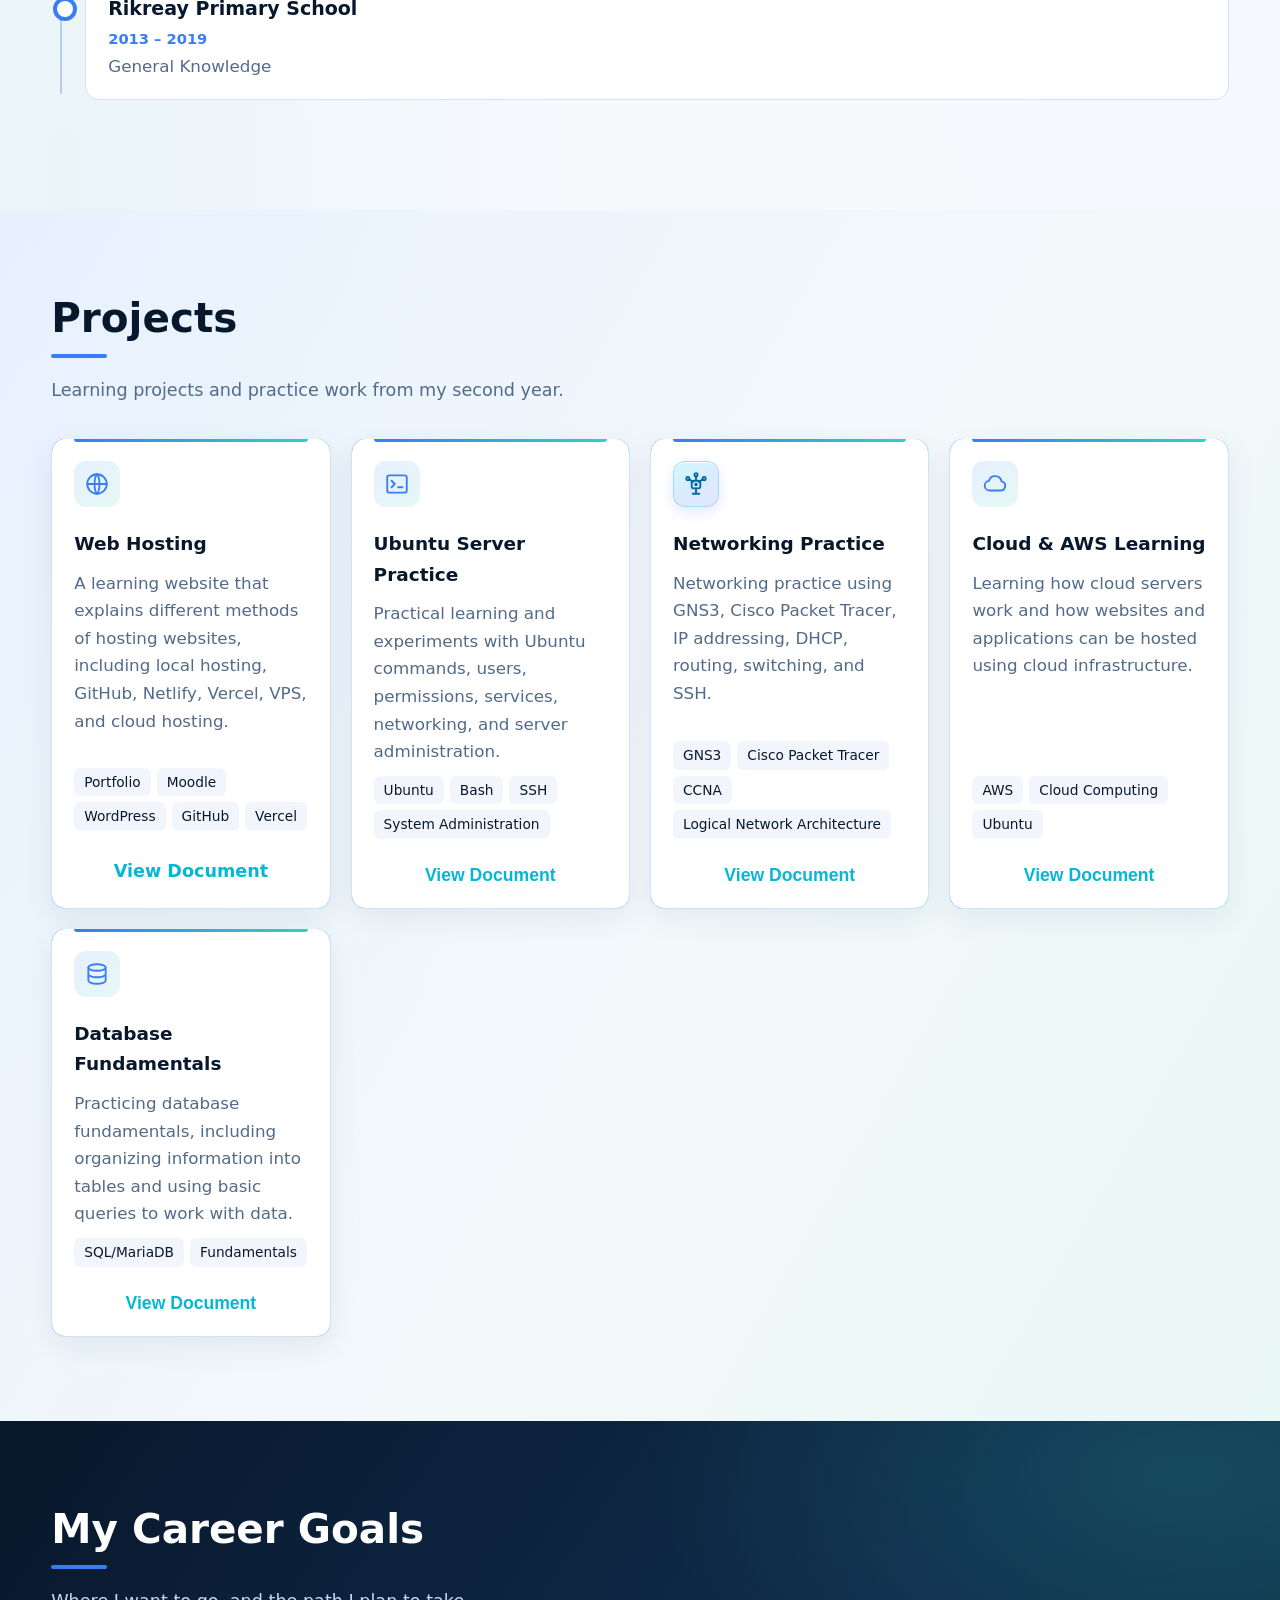
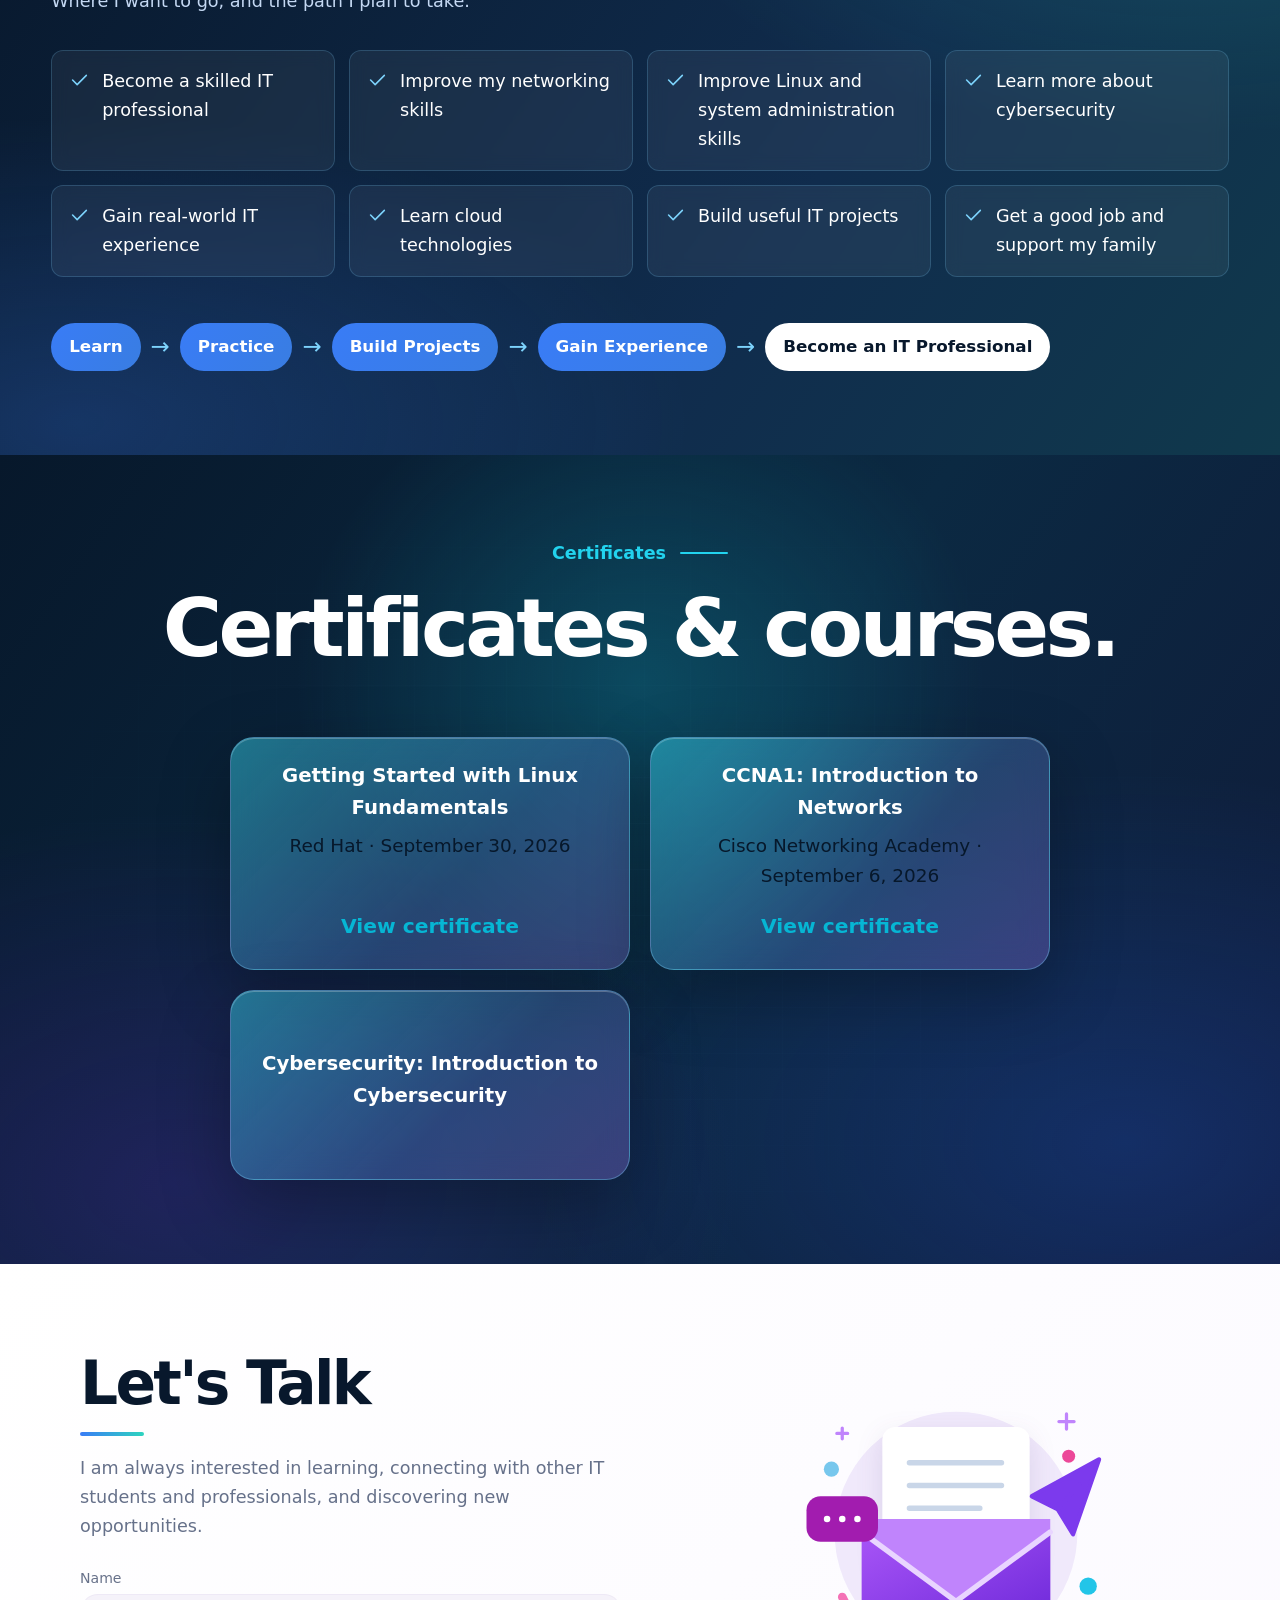
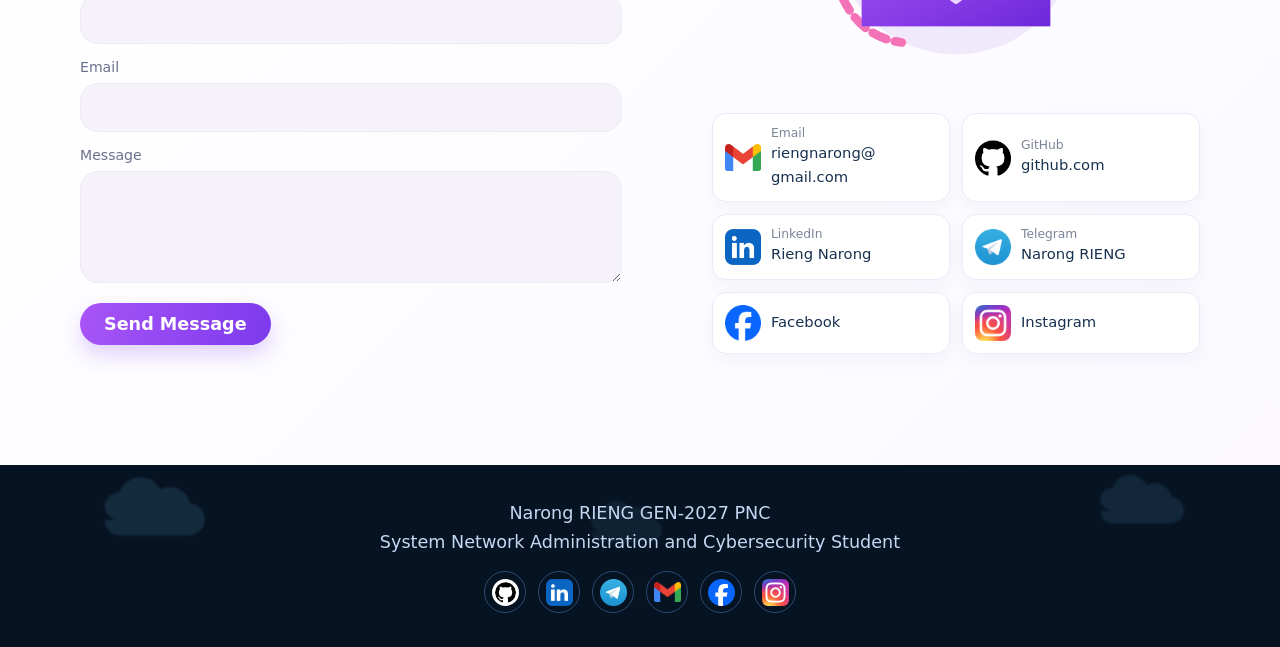
==== commit e4e118af: "update video" ====
--- a/index.html
+++ b/index.html
@@ -8,7 +8,7 @@
     </title>
     <meta
       name="description"
-      content="Portfolio of RIENG Narong, first-year System Network Administration and Cybersecurity student at Passerelles Numériques Cambodia."
+      content="Portfolio of RIENG Narong, second-year System Network Administration and Cybersecurity student at Passerelles Numériques Cambodia."
     />
     <link rel="stylesheet" href="style.css" />
   </head>
@@ -16,24 +16,19 @@
     <div class="intro-overlay" id="intro" hidden>
       <div class="intro-content">
         <div class="intro-scene">
-          <img
-            class="intro-image"
-            src="Image/intro-popol-kupa.png"
-            alt="A warrior and wolf charging through a snowy landscape"
-            fetchpriority="high"
-          />
-          <div class="intro-effects" aria-hidden="true">
-            <span class="intro-wolf-energy"></span>
-            <span class="intro-warrior-energy"></span>
-            <span class="intro-sword-glint"></span>
-            <span class="intro-snow-burst intro-snow-burst-one"></span>
-            <span class="intro-snow-burst intro-snow-burst-two"></span>
-          </div>
-        </div>
-        <p class="intro-caption" data-i18n="intro.loading">
-          Preparing your portfolio...
-        </p>
-        <div class="intro-progress" aria-hidden="true"><span></span></div>
+          <video
+            class="intro-video"
+            id="intro-video"
+            controls
+            muted
+            playsinline
+            preload="auto"
+            aria-label="Portfolio introduction video"
+          >
+            <source src="Video/Popol%20and%20kupa.mp4" type="video/mp4" />
+            Your browser does not support the introduction video.
+          </video>
+        </div>
       </div>
       <button class="intro-skip" id="intro-skip" type="button" data-i18n="intro.skip">
         Skip intro
@@ -226,7 +221,7 @@
             System Network Administration &amp; Cybersecurity Student
           </p>
           <p class="intro" data-i18n="hero.intro">
-            I am a first-year student at Passerelles Numériques Cambodia,
+            I am a second-year student at Passerelles Numériques Cambodia,
             studying System Network Administration and Cybersecurity. I am
             interested in networking, Linux, servers, cybersecurity, cloud
             computing, and web hosting.
@@ -274,39 +269,43 @@
     </header>
 
     <section id="about">
-      <div class="wrap rv">
-        <h2 data-i18n="about.title">About Me</h2>
-        <p class="lead" data-i18n="about.intro">
-          I am a student who is building my knowledge and practical skills in
-          IT. I enjoy learning how computer networks, servers, operating
-          systems, databases, cloud services, and cybersecurity work. My goal is
-          to continue learning, gain practical experience, and become a
-          professional IT specialist.
-        </p>
-        <div class="cards">
-          <div class="card">
-            <div class="ic">
-              <svg class="i"><use href="#bk" /></svg>
-            </div>
-            <h3 data-i18n="about.student">Student</h3>
-          </div>
-          <div class="card">
-            <div class="ic">
+      <div class="wrap rv about-layout">
+        <div class="about-copy">
+          <h2 data-i18n="about.title">About Me</h2>
+          <p class="lead" data-i18n="about.intro">
+            I am a student who is building my knowledge and practical skills in
+            IT. I enjoy learning how computer networks, servers, operating
+            systems, databases, cloud services, and cybersecurity work. My goal
+            is to continue learning, gain practical experience, and become a
+            professional IT specialist.
+          </p>
+        </div>
+        <div class="photo about-photo">
+          <div class="orbit-ring" aria-hidden="true"></div>
+          <div class="orbit-path orbit-path-one" aria-hidden="true">
+            <span class="orbit-satellite">
+              <svg class="i"><use href="#web" /></svg>
+            </span>
+          </div>
+          <div class="orbit-path orbit-path-two" aria-hidden="true">
+            <span class="orbit-satellite">
               <svg class="i"><use href="#term" /></svg>
-            </div>
-            <h3 data-i18n="about.learner">IT Learner</h3>
-          </div>
-          <div class="card">
-            <div class="ic">
-              <svg class="i"><use href="#net" /></svg>
-            </div>
-            <h3 data-i18n="about.network">Network Enthusiast</h3>
-          </div>
-          <div class="card">
-            <div class="ic">
+            </span>
+          </div>
+          <div class="orbit-path orbit-path-three" aria-hidden="true">
+            <span class="orbit-satellite">
+              <svg class="i"><use href="#srv" /></svg>
+            </span>
+          </div>
+          <div class="orbit-path orbit-path-four" aria-hidden="true">
+            <span class="orbit-satellite">
               <svg class="i"><use href="#shd" /></svg>
-            </div>
-            <h3 data-i18n="about.security">Cybersecurity Learner</h3>
+            </span>
+          </div>
+          <div class="portrait">
+            <div class="portrait-image">
+              <img src="my-photo.jpg" alt="Portrait of RIENG Narong" />
+            </div>
           </div>
         </div>
       </div>
@@ -339,14 +338,16 @@
             <h3>Passerelles Numériques Cambodia (PNC)</h3>
             <small data-i18n="education.present">2026 – Present</small>
             <p data-i18n="education.program">
-              System Network Administration and Cybersecurity<br />First Year
+              System Network Administration and Cybersecurity<br />Second Year
               Student
             </p>
           </article>
           <article>
             <h3>Rovieng High School</h3>
             <small>2022 – 2025</small>
-            <p data-i18n="education.general">General Knowledge</p>
+            <p data-i18n="education.highSchool">
+              General Knowledge<br />Learn Leadership
+            </p>
           </article>
           <article>
             <h3>Reaksmey Rikreay Secondary School</h3>
@@ -366,7 +367,7 @@
       <div class="wrap rv">
         <h2 data-i18n="projects.title">Projects</h2>
         <p class="lead" data-i18n="projects.intro">
-          Learning projects and practice work from my first year.
+          Learning projects and practice work from my second year.
         </p>
         <div class="pg">
           <div class="card proj">
--- a/style.css
+++ b/style.css
@@ -200,6 +200,7 @@
   background: rgba(11, 31, 58, 0.92);
   backdrop-filter: blur(8px);
   border-bottom: 1px solid rgba(109, 179, 255, 0.24);
+  box-shadow: 0 8px 28px rgba(2, 12, 27, 0.28);
   transition: transform 0.25s ease;
 }
 nav.nav-hidden {
@@ -660,6 +661,66 @@
   color: var(--sky);
 }
 /* about */
+#about {
+  position: relative;
+  isolation: isolate;
+  overflow: hidden;
+  background:
+    radial-gradient(ellipse at 78% 48%, rgba(45, 212, 191, 0.09), transparent 36%),
+    radial-gradient(ellipse at 12% 100%, rgba(57, 124, 246, 0.14), transparent 42%),
+    linear-gradient(125deg, #0b2038, #103253 58%, #0b263e);
+  color: #f8fbff;
+}
+#about::before {
+  position: absolute;
+  z-index: -1;
+  inset: 0;
+  content: "";
+  opacity: 0.22;
+  background-image:
+    linear-gradient(rgba(125, 211, 252, 0.09) 1px, transparent 1px),
+    linear-gradient(90deg, rgba(125, 211, 252, 0.09) 1px, transparent 1px);
+  background-size: 52px 52px;
+  mask-image: linear-gradient(90deg, transparent, #000 45%, #000);
+}
+.about-layout {
+  position: relative;
+  z-index: 1;
+  display: grid;
+  grid-template-columns: minmax(0, 1.35fr) minmax(300px, 0.8fr);
+  align-items: center;
+  gap: clamp(32px, 5vw, 72px);
+}
+.about-copy {
+  min-width: 0;
+}
+#about h2 {
+  color: var(--sky);
+}
+#about h2::after {
+  width: 72px;
+  height: 5px;
+  background: linear-gradient(90deg, #60a5fa, #2dd4bf);
+}
+#about .lead {
+  max-width: 60ch;
+  color: #c4d8ee;
+  font-size: clamp(1.05rem, 1.35vw, 1.18rem);
+  line-height: 1.9;
+}
+.about-photo {
+  --stage-size: min(440px, 36vw);
+  justify-self: end;
+}
+.about-photo::before {
+  position: absolute;
+  z-index: -1;
+  inset: 8%;
+  content: "";
+  border-radius: 50%;
+  background: radial-gradient(circle, rgba(59, 130, 246, 0.24), transparent 68%);
+  filter: blur(18px);
+}
 .cards {
   display: grid;
   grid-template-columns: repeat(auto-fit, minmax(200px, 1fr));
@@ -1402,6 +1463,7 @@
 body.light-mode nav {
   background: rgba(255, 255, 255, 0.94);
   border-bottom-color: var(--line);
+  box-shadow: 0 8px 28px rgba(18, 52, 92, 0.12);
 }
 body.light-mode {
   --navy: #17335a;
@@ -1530,9 +1592,9 @@
   inset: 0;
   display: grid;
   overflow: hidden;
-  background: #061323;
+  background: #000;
   opacity: 1;
-  transition: opacity 0.55s ease;
+  transition: opacity 0.8s cubic-bezier(0.22, 1, 0.36, 1);
 }
 .intro-overlay[hidden] {
   display: none;
@@ -1554,35 +1616,19 @@
 }
 .intro-scene::before,
 .intro-scene::after {
-  position: absolute;
-  z-index: 1;
-  inset: 0;
-  content: "";
-  pointer-events: none;
-}
-.intro-scene::before {
-  box-shadow:
-    inset 0 0 130px rgba(5, 15, 35, 0.58),
-    inset 0 0 40px rgba(56, 189, 248, 0.1);
-}
-.intro-scene::after {
-  background: linear-gradient(180deg, rgba(7, 20, 38, 0.08), transparent 25%, transparent 72%, rgba(7, 20, 38, 0.18));
-}
-.intro-image {
-  position: absolute;
-  inset: 0;
+  display: none;
+}
+.intro-video {
+  display: block;
   width: 100%;
   height: 100%;
+  background: #000;
   object-fit: cover;
-  object-position: center 46%;
-}
-.intro-effects {
-  position: absolute;
-  z-index: 1;
-  inset: 0;
-  width: 100%;
-  height: 100%;
-  pointer-events: none;
+  opacity: 0;
+  transition: opacity 0.55s ease;
+}
+.intro-overlay.is-ready .intro-video {
+  opacity: 1;
 }
 .intro-blade-halo,
 .intro-blade-trail,
@@ -1681,67 +1727,9 @@
 .intro-spark-four {
   animation-delay: -0.8s;
 }
-.intro-caption {
-  position: absolute;
-  z-index: 2;
-  right: 20px;
-  bottom: max(66px, calc(env(safe-area-inset-bottom) + 60px));
-  left: 20px;
-  color: rgba(240, 249, 255, 0.92);
-  font-size: 0.92rem;
-  font-weight: 600;
-  letter-spacing: 0.06em;
-  text-align: center;
-  text-shadow: 0 2px 14px rgba(0, 0, 0, 0.55);
-  animation: intro-caption-appear 0.7s 0.4s ease both;
-}
-.intro-progress {
-  position: absolute;
-  z-index: 2;
-  bottom: max(42px, calc(env(safe-area-inset-bottom) + 36px));
-  left: 50%;
-  width: min(220px, 52vw);
-  height: 3px;
-  overflow: hidden;
-  border-radius: 999px;
-  background: rgba(219, 234, 254, 0.22);
-  transform: translateX(-50%);
-}
-.intro-progress span {
-  display: block;
-  width: 100%;
-  height: 100%;
-  border-radius: inherit;
-  background: linear-gradient(90deg, #67e8f9, #60a5fa, #c4b5fd);
-  box-shadow: 0 0 12px rgba(103, 232, 249, 0.8);
-  transform: scaleX(0);
-  transform-origin: left;
-  animation: intro-progress 4.5s linear both;
-}
 .intro-overlay::before,
 .intro-overlay::after {
-  position: absolute;
-  z-index: 2;
-  inset: 0;
-  content: "";
-  pointer-events: none;
-}
-.intro-overlay::before {
-  background:
-    radial-gradient(ellipse at 50% 40%, rgba(37, 99, 235, 0.12), transparent 62%),
-    linear-gradient(180deg, rgba(7, 20, 38, 0.34), transparent 28%, rgba(7, 20, 38, 0.12) 57%, rgba(5, 15, 30, 0.82)),
-    linear-gradient(90deg, rgba(7, 20, 38, 0.18), transparent 28%, transparent 72%, rgba(7, 20, 38, 0.18));
-}
-.intro-overlay::after {
-  z-index: 2;
-  opacity: 0.55;
-  background-image:
-    radial-gradient(circle, rgba(255, 255, 255, 0.88) 1px, transparent 2px),
-    radial-gradient(circle, rgba(214, 239, 255, 0.72) 1.5px, transparent 2.5px),
-    radial-gradient(circle, rgba(255, 255, 255, 0.55) 1px, transparent 2px);
-  background-position: 0 0, 60px 80px, 130px 35px;
-  background-size: 150px 180px, 230px 260px, 320px 300px;
-  animation: intro-snow 7s linear infinite;
+  display: none;
 }
 .intro-skip {
   position: absolute;
@@ -1831,30 +1819,7 @@
     transform: scale(1.2);
   }
 }
-@keyframes intro-caption-appear {
-  from {
-    opacity: 0;
-    transform: translateY(8px);
-  }
-  to {
-    opacity: 1;
-    transform: translateY(0);
-  }
-}
-@keyframes intro-progress {
-  to {
-    transform: scaleX(1);
-  }
-}
-@keyframes intro-snow {
-  to {
-    background-position: 0 180px, 60px 340px, 130px 335px;
-  }
-}
 @media (max-width: 820px) {
-  .intro-image {
-    object-position: center;
-  }
   #menu {
     display: block;
   }
@@ -1875,8 +1840,14 @@
     background: #fff;
   }
   #home .wrap,
-  .cg {
+  .cg,
+  .about-layout {
     grid-template-columns: 1fr;
+  }
+  .about-photo {
+    --stage-size: min(440px, 90vw);
+    justify-self: center;
+    order: -1;
   }
   .contact-layout {
     grid-template-columns: 1fr;
@@ -1889,7 +1860,7 @@
   .contact-art {
     width: min(100%, 330px);
   }
-  .photo {
+  #home .photo {
     order: -1;
     --stage-size: min(360px, 86vw);
   }
@@ -1934,8 +1905,7 @@
   .intro-fire-aura,
   .intro-arm-aura,
   .intro-energy-arc,
-  .intro-spark,
-  .intro-progress span {
+  .intro-spark {
     animation: none;
   }
 }
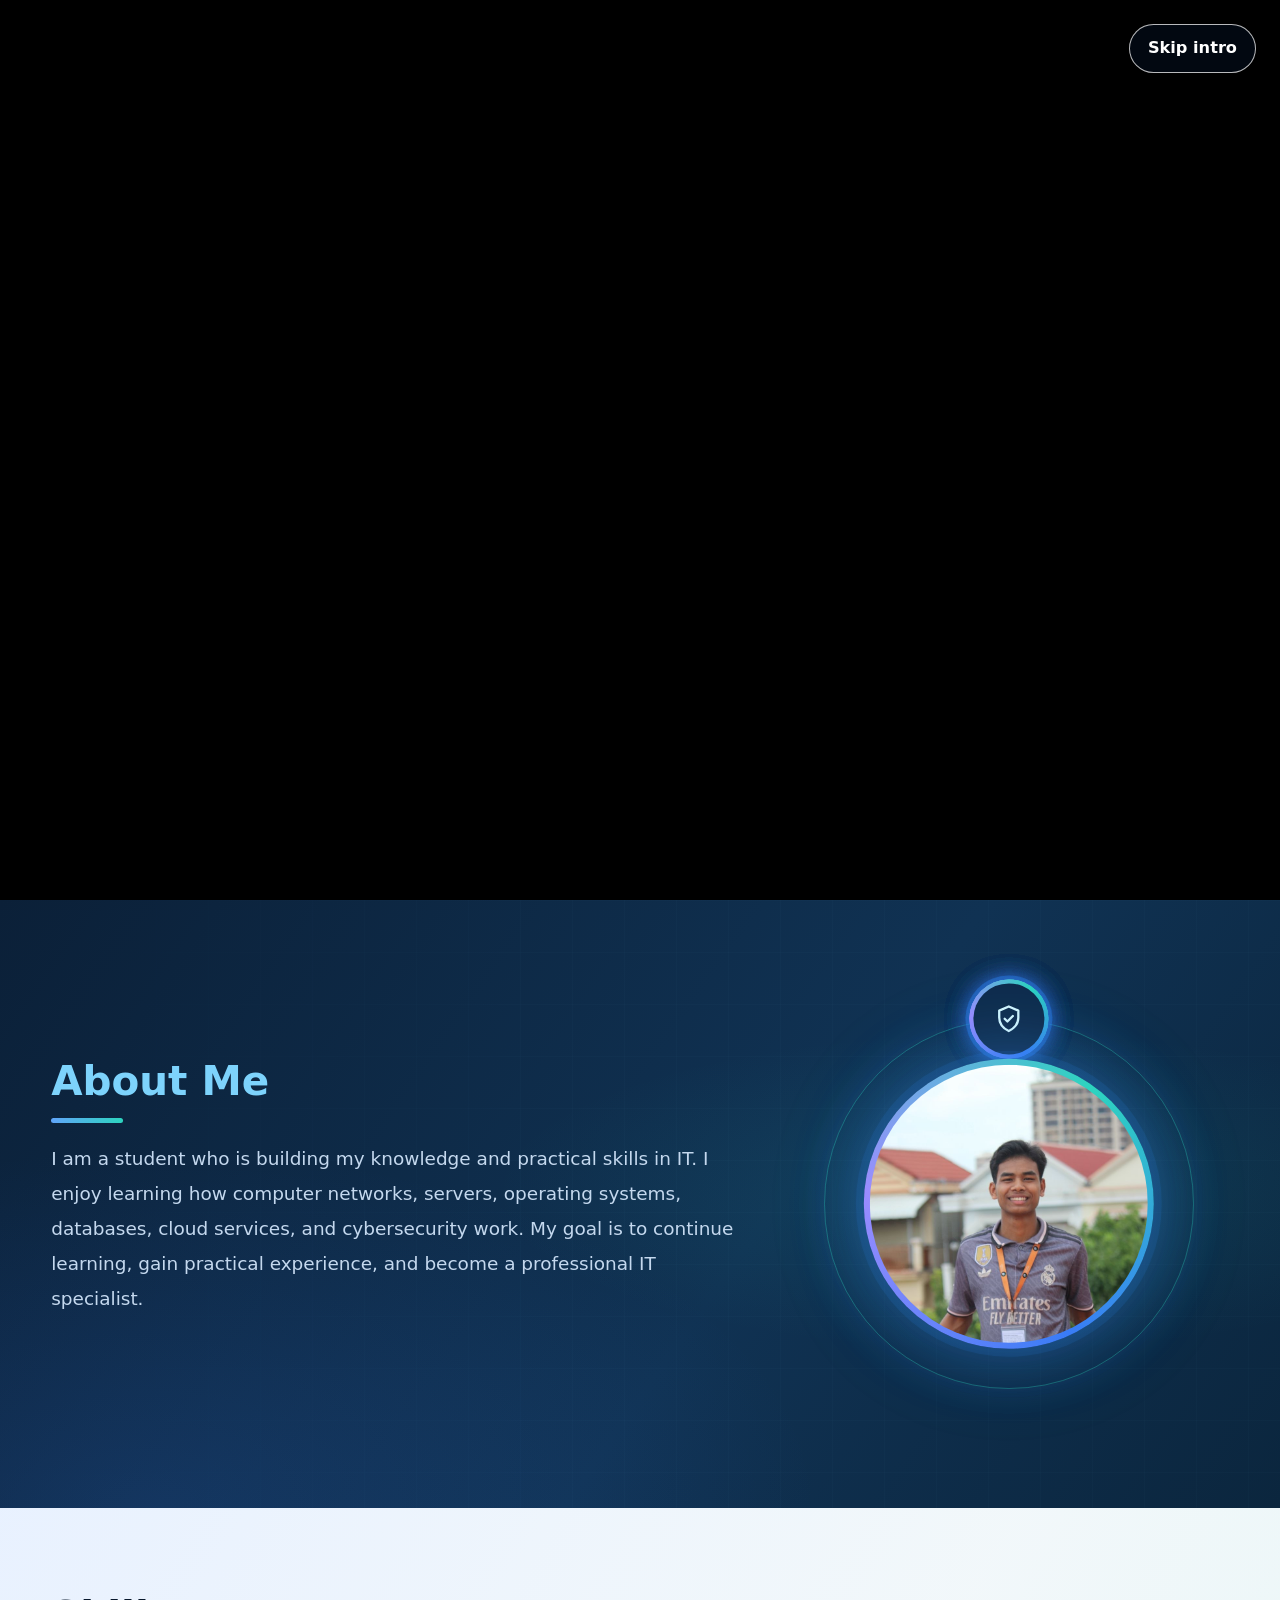
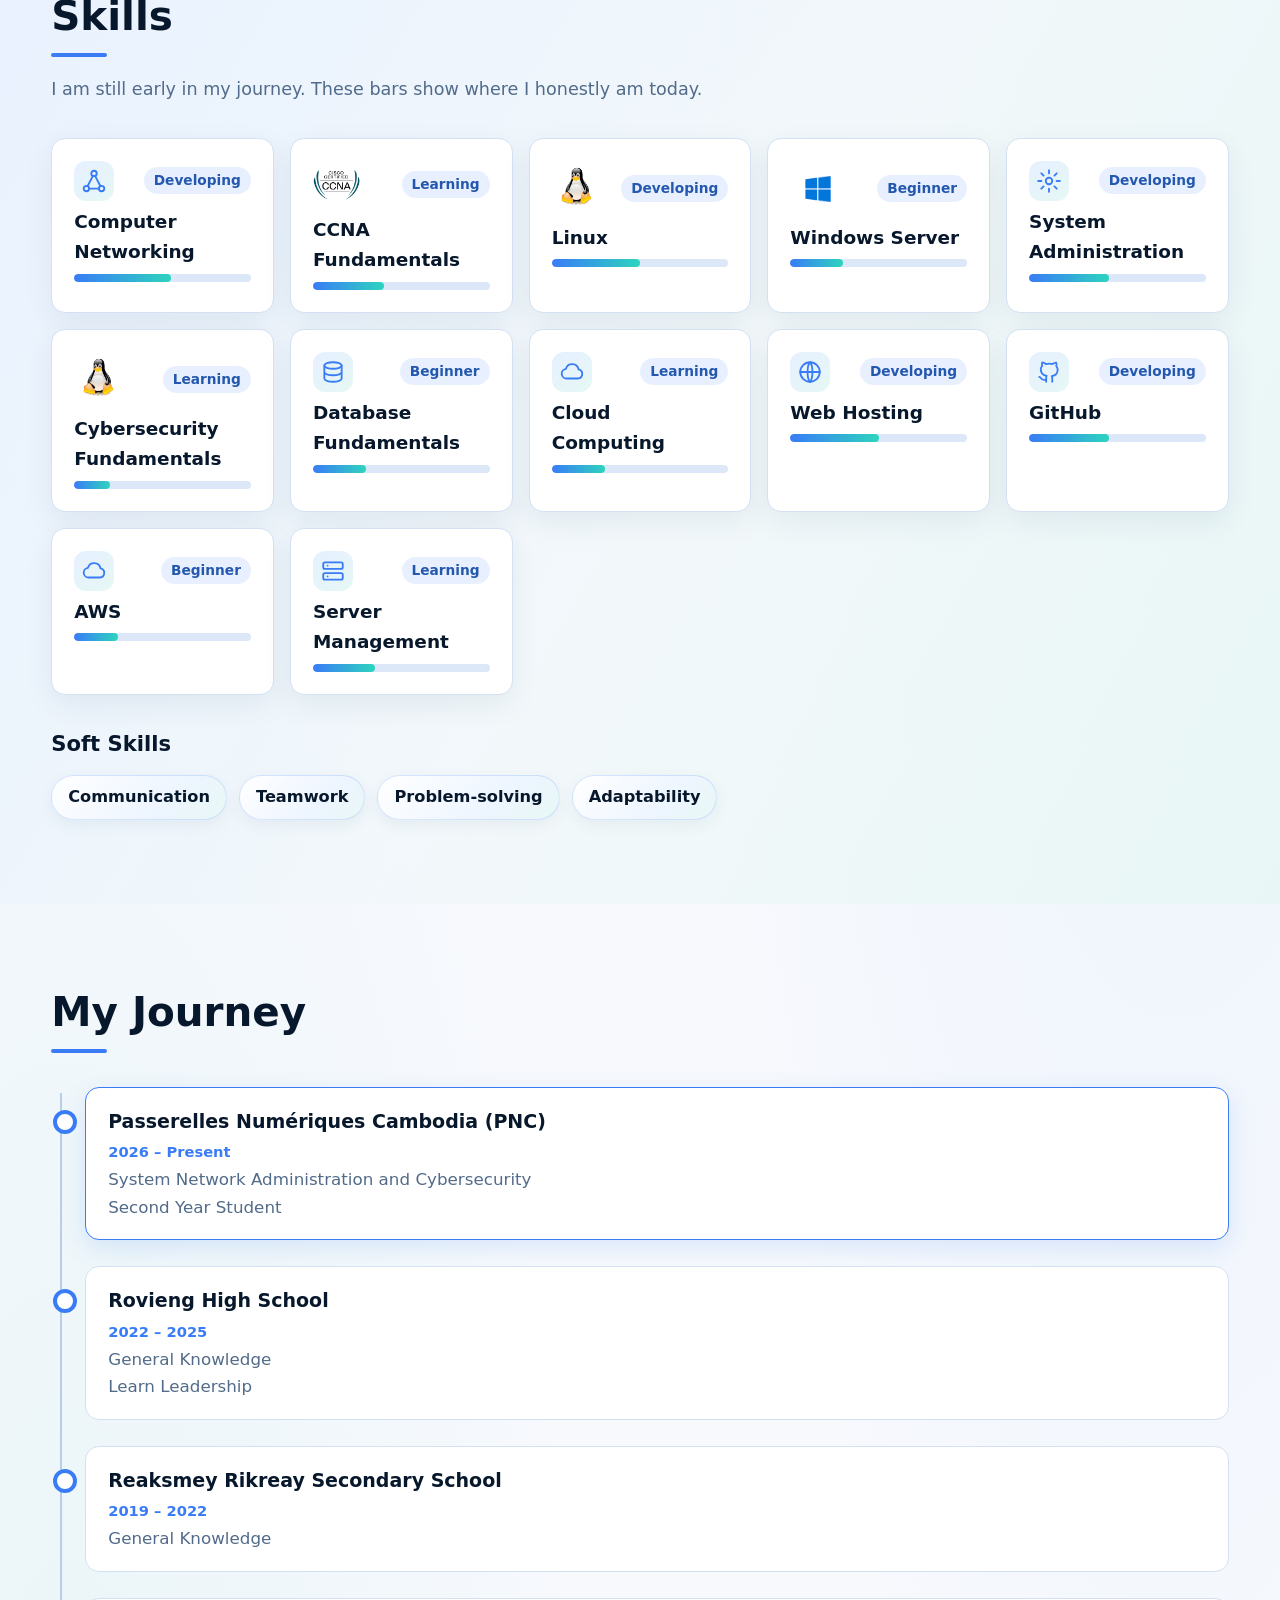
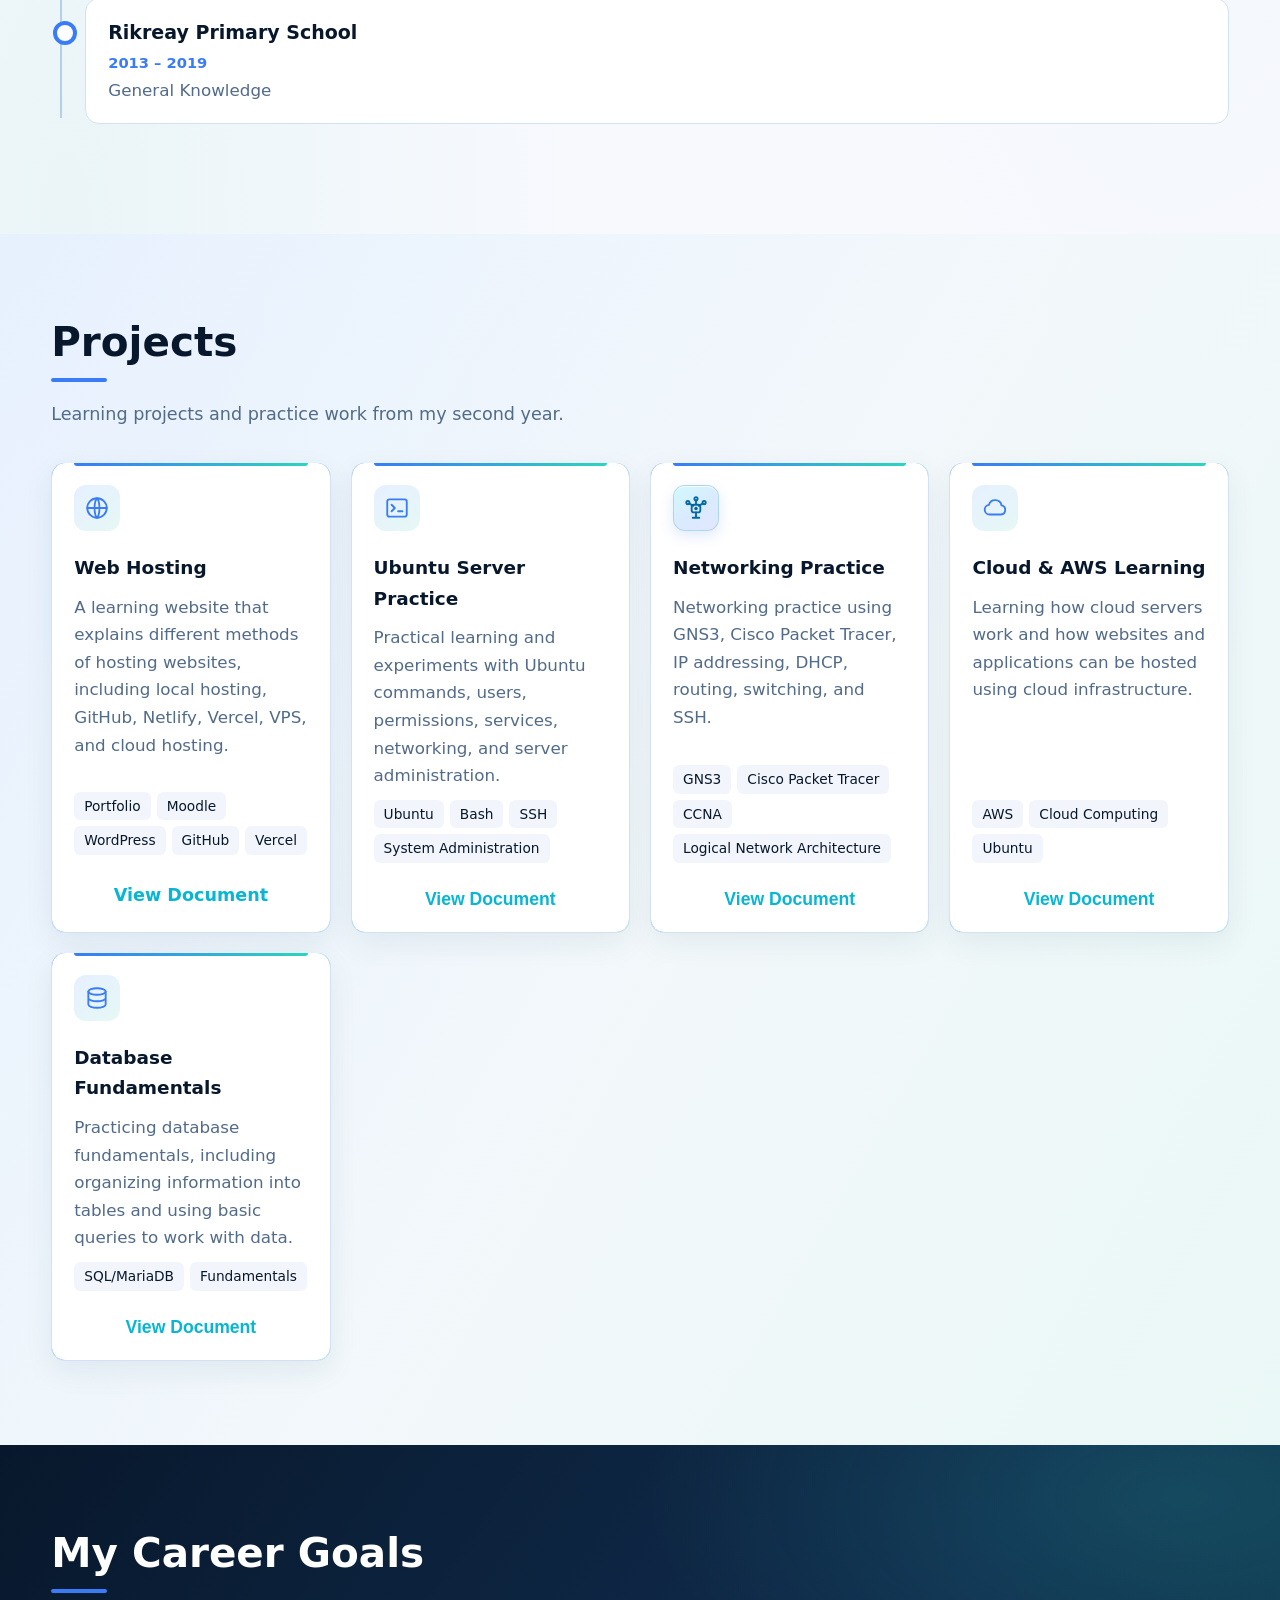
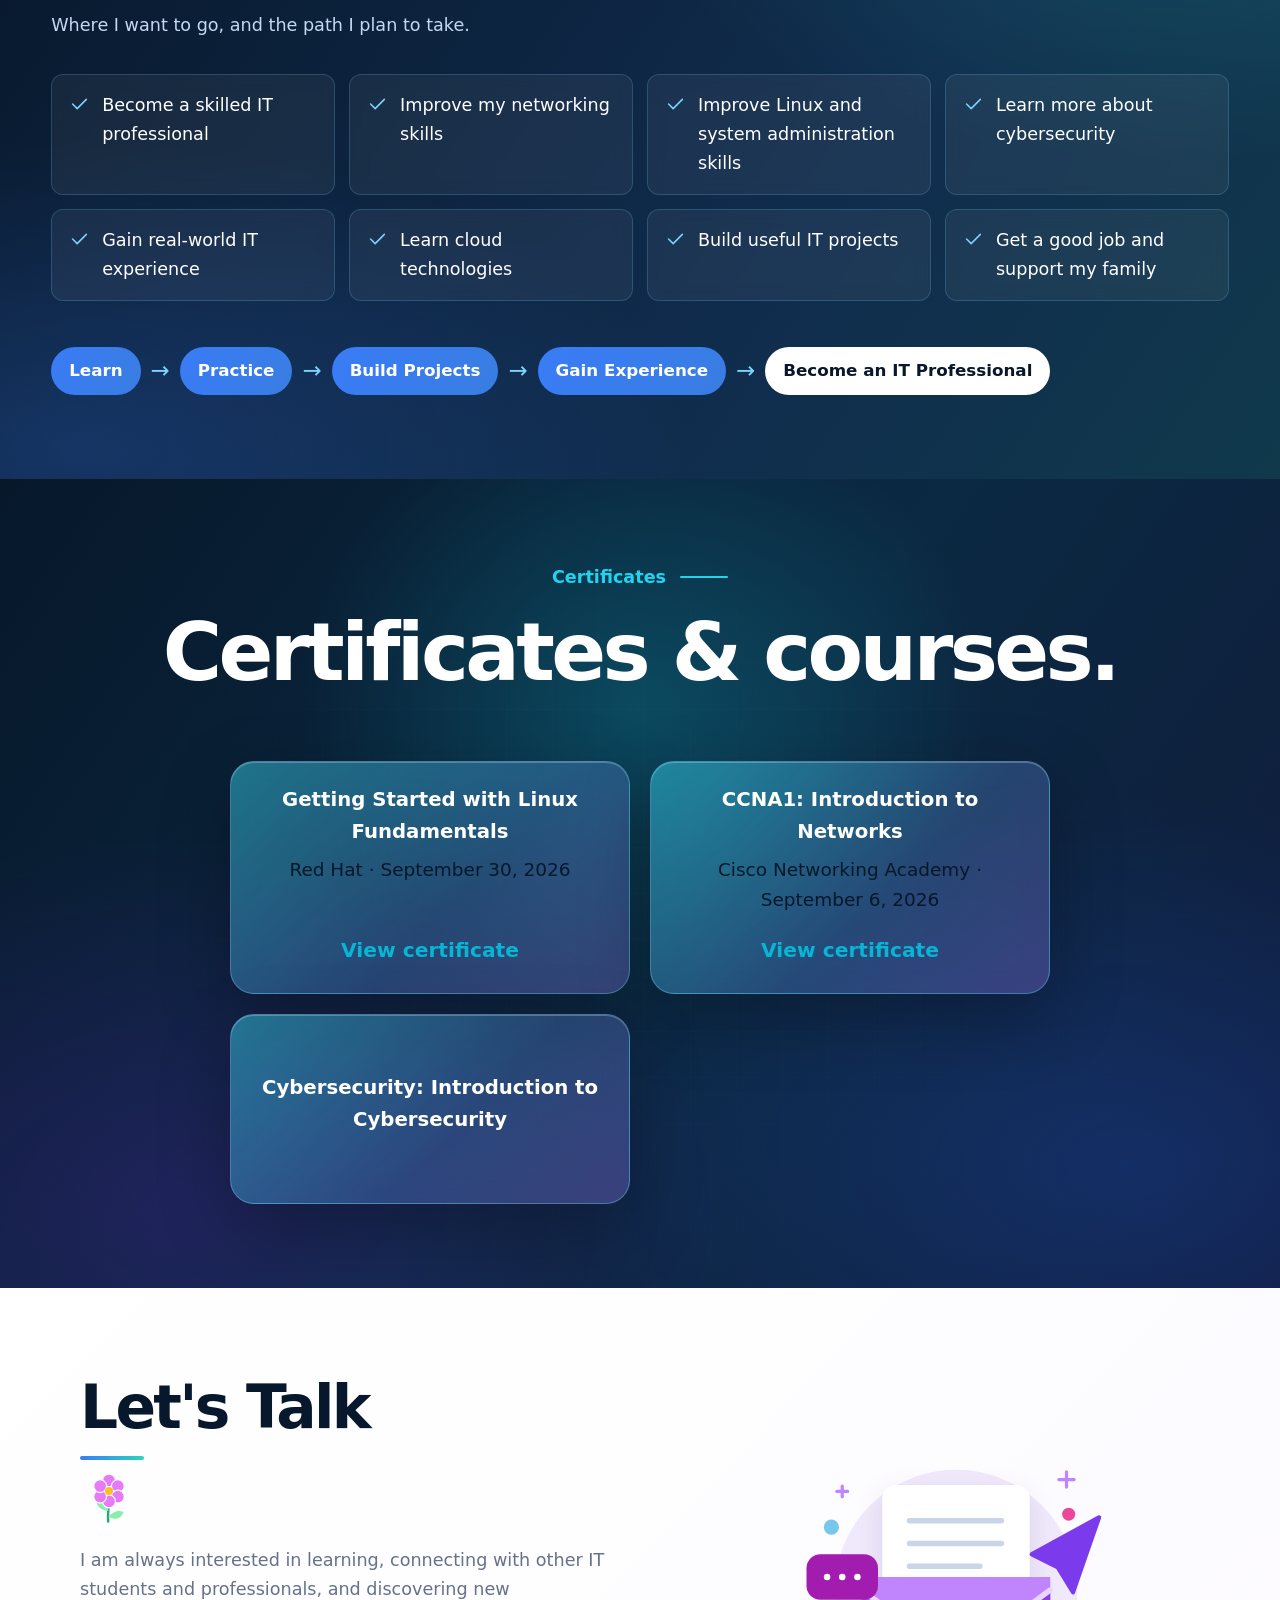
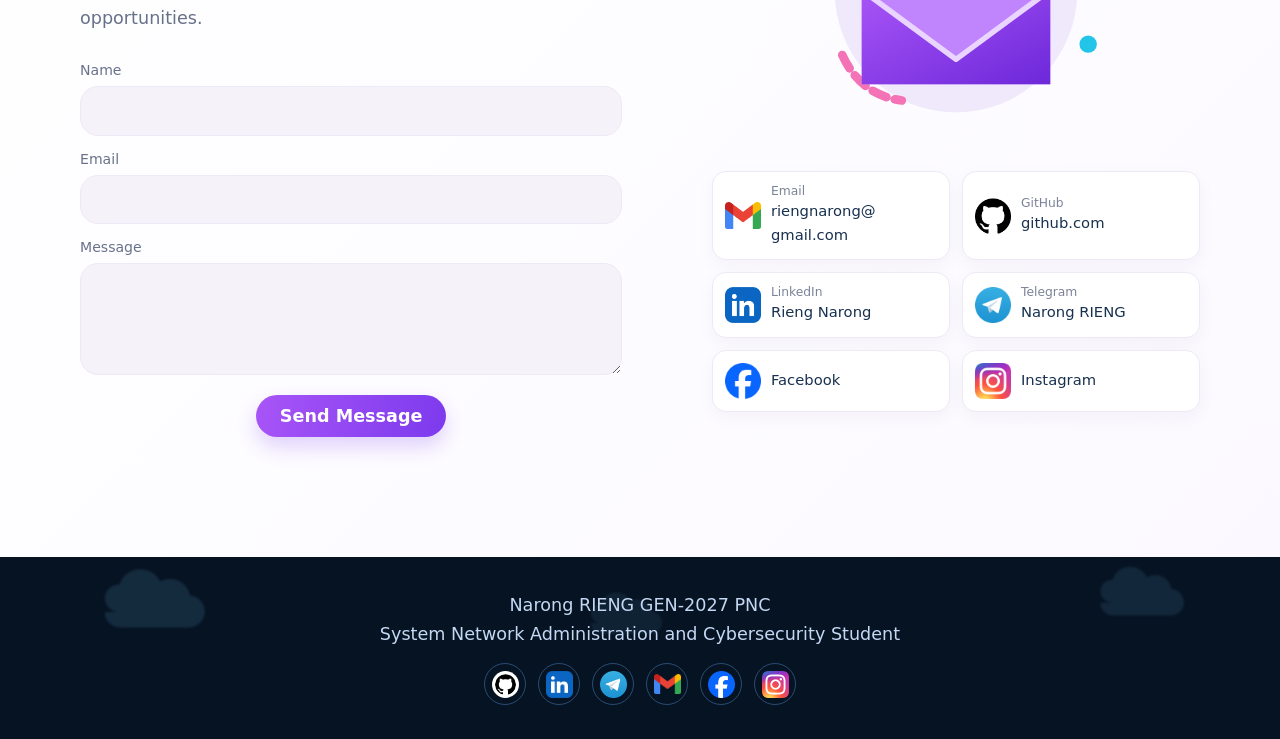
==== commit 2f437c7a: "upload neta" ====
--- a/index.html
+++ b/index.html
@@ -3,9 +3,35 @@
   <head>
     <meta charset="UTF-8" />
     <meta name="viewport" content="width=device-width, initial-scale=1" />
+    <meta name="google-site-verification" content="WvOqWhWrSOVgp__uFfElc8Jf8Ps-gKzvt9RmazLrBOQ" />
     <title>
       RIENG Narong | System Network Administration & Cybersecurity Student
     </title>
+    <!-- Basic SEO Meta Tags -->
+<title>RIENG Narong | System Network Administration & Cybersecurity</title>
+
+<meta name="description" content="Welcome to the portfolio of RIENG Narong, a System Network Administration and Cybersecurity student. Explore my skills, IT projects, education, certificates, and learning journey.">
+
+<meta name="keywords" content="RIENG Narong, Narong RIENG, Portfolio, System Network Administration, Cybersecurity, Networking, CCNA, Linux, Windows Server, IT Support, Cambodia">
+
+<meta name="author" content="RIENG Narong">
+
+<meta name="robots" content="index, follow">
+
+<!-- Google Site Verification -->
+<meta name="google-site-verification" content="WvOqWhWrSOVgp__uFfElc8Jf8Ps-gKzvt9RmazLrBOQ">
+
+<!-- Open Graph Meta Tags (Facebook, Telegram, LinkedIn) -->
+<meta property="og:type" content="website">
+<meta property="og:title" content="RIENG Narong | IT Portfolio">
+<meta property="og:description" content="Explore my portfolio, IT skills, networking projects, and cybersecurity learning journey.">
+<meta property="og:url" content="https://narong-rieng-portfolio.vercel.app/">
+<meta property="og:image" content="https://narong-rieng-portfolio.vercel.app/">
+
+<!-- Twitter Card Meta Tags -->
+<meta name="twitter:card" content="summary">
+<meta name="twitter:title" content="RIENG Narong | IT Portfolio">
+<meta name="twitter:description" content="Explore my IT skills, networking projects, and cybersecurity learning journey.">
     <meta
       name="description"
       content="Portfolio of RIENG Narong, second-year System Network Administration and Cybersecurity student at Passerelles Numériques Cambodia."
@@ -534,6 +560,20 @@
         <div class="contact-layout">
           <div class="contact-main">
             <h2 data-i18n="contact.title">Let's Talk</h2>
+            <svg class="contact-bloom" viewBox="0 0 72 72" aria-hidden="true">
+              <path class="bloom-stem" d="M36 35c0 11-2 19-1 29" />
+              <path class="bloom-leaf" d="M35 51c-10-1-14-6-15-13 9 0 15 4 15 13Z" />
+              <path class="bloom-leaf" d="M35 58c8-8 14-8 19-6-3 8-9 11-19 6Z" />
+              <g class="contact-bloom-petals">
+                <circle cx="36" cy="13" r="8" />
+                <circle cx="47" cy="20" r="8" />
+                <circle cx="47" cy="33" r="8" />
+                <circle cx="36" cy="39" r="8" />
+                <circle cx="25" cy="33" r="8" />
+                <circle cx="25" cy="20" r="8" />
+                <circle class="bloom-center" cx="36" cy="26" r="5" />
+              </g>
+            </svg>
             <p class="lead" data-i18n="contact.intro">
               I am always interested in learning, connecting with other IT students
               and professionals, and discovering new opportunities.
@@ -607,18 +647,18 @@
                   Narong</span
                 ></a
               >
-              <a href="https://t.me/RONG_RONGzzz"
+              <a href="https://t.me/narongsnac2027"
                 ><img src="Image/contact-icons/telegram.png" alt=""
                 ><span
                   ><small data-i18n="contact.telegram">Telegram</small>Narong
                   RIENG</span
                 ></a
               >
-              <a href="https://www.facebook.com/" target="_blank" rel="noreferrer"
+              <a href="https://www.facebook.com/share/18sVtvvfNF/" target="_blank" rel="noreferrer"
                 ><img src="Image/contact-icons/facebook.png" alt=""
                 ><span>Facebook</span></a
               >
-              <a href="https://www.instagram.com/" target="_blank" rel="noreferrer"
+              <a href="https://www.instagram.com/narongrieng2007" target="_blank" rel="noreferrer"
                 ><img src="Image/contact-icons/instagram.png" alt=""
                 ><span>Instagram</span></a
               >
@@ -655,16 +695,16 @@
         <a href="https://www.linkedin.com/feed/" target="_blank" rel="noreferrer" aria-label="LinkedIn"
           ><img src="Image/contact-icons/linkedin.png" alt=""
         /></a>
-        <a href="https://t.me/RONG_RONGzzz" aria-label="Telegram"
+        <a href="https://t.me/narongsnac2027" target="_blank" rel="noreferrer" aria-label="Telegram"
           ><img src="Image/contact-icons/telegram.png" alt=""
         /></a>
         <a href="https://myaccount.google.com/?utm_source=chrome-profile-chooser" aria-label="Email"
           ><img src="Image/contact-icons/gmail.png" alt=""
         /></a>
-        <a href="https://www.facebook.com/" target="_blank" rel="noreferrer" aria-label="Facebook"
+        <a href="https://www.facebook.com/share/18sVtvvfNF/" target="_blank" rel="noreferrer" aria-label="Facebook"
           ><img src="Image/contact-icons/facebook.png" alt=""
         /></a>
-        <a href="https://www.instagram.com/" target="_blank" rel="noreferrer" aria-label="Instagram"
+        <a href="https://www.instagram.com/narongrieng2007" target="_blank" rel="noreferrer" aria-label="Instagram"
           ><img src="Image/contact-icons/instagram.png" alt=""
         /></a>
       </div>
--- a/style.css
+++ b/style.css
@@ -526,6 +526,67 @@
   transform: translateY(-2px);
   box-shadow: 0 8px 22px rgba(47, 128, 237, 0.4);
 }
+.hero-projects {
+  position: relative;
+  isolation: isolate;
+}
+.hero-projects::before,
+.hero-projects::after {
+  position: absolute;
+  z-index: -1;
+  content: "";
+  pointer-events: none;
+  opacity: 0;
+  transition: opacity 180ms ease;
+}
+.hero-projects::before {
+  inset: -10px -8px -13px;
+  border-radius: 16px;
+  background: radial-gradient(ellipse at 50% 100%, #22d3ee 0, #2563eb 34%, transparent 72%);
+  filter: blur(12px);
+}
+.hero-projects::after {
+  inset: -7px;
+  background: linear-gradient(110deg, #2563eb 0%, #2f80ed 34%, #38bdf8 68%, #67e8f9 100%);
+  background-size: 180% 180%;
+  clip-path: polygon(
+    0 18%, 5% 18%, 8% 2%, 12% 18%, 21% 18%, 25% 0, 29% 18%, 40% 18%,
+    44% 4%, 48% 18%, 60% 18%, 64% 0, 68% 18%, 80% 18%, 84% 3%, 88% 18%,
+    100% 18%, 100% 78%, 96% 82%, 92% 100%, 88% 82%, 78% 82%, 74% 98%,
+    70% 82%, 58% 82%, 54% 100%, 50% 82%, 39% 82%, 35% 97%, 31% 82%,
+    20% 82%, 16% 100%, 12% 82%, 4% 82%, 0 94%
+  );
+  filter: drop-shadow(0 0 7px rgba(34, 211, 238, 0.9));
+}
+.hero-projects:hover::before,
+.hero-projects:focus-visible::before {
+  opacity: 0.9;
+  animation: project-fire-glow 900ms ease-in-out infinite alternate;
+}
+.hero-projects:hover::after,
+.hero-projects:focus-visible::after {
+  opacity: 0.95;
+  animation: project-fire-flicker 420ms ease-in-out infinite alternate;
+}
+.hero-projects:hover,
+.hero-projects:focus-visible {
+  border-color: transparent;
+  background: transparent;
+  box-shadow: none;
+}
+
+@keyframes project-fire-glow {
+  to {
+    transform: scale(1.08, 0.9);
+    filter: blur(16px);
+  }
+}
+@keyframes project-fire-flicker {
+  to {
+    background-position: 100% 100%;
+    filter: drop-shadow(0 0 12px rgba(34, 211, 238, 1)) brightness(1.25);
+  }
+}
 .btn.s {
   color: #fff;
   margin-left: 10px;
@@ -755,6 +816,17 @@
   border: 1px solid rgba(14, 116, 144, 0.18);
   box-shadow: inset 0 1px 0 rgba(255, 255, 255, 0.8), 0 5px 14px rgba(37, 99, 235, 0.12);
 }
+.card .ic.skill-logo-icon {
+  background: transparent;
+}
+.card .ic.windows-server-icon {
+  background: #fff;
+}
+.card .ic.skill-logo-icon img {
+  width: 100%;
+  height: 100%;
+  object-fit: contain;
+}
 .card .ic.network-icon {
   color: #0369a1;
   background: linear-gradient(145deg, #cffafe, #dbeafe 55%, #e0e7ff);
@@ -1088,6 +1160,93 @@
   width: 64px;
   background: linear-gradient(90deg, var(--blue), var(--teal));
 }
+.contact-bloom-button {
+  display: block;
+  padding: 0;
+  border: 0;
+  border-radius: 50%;
+  background: transparent;
+  cursor: pointer;
+}
+.contact-bloom-button:focus-visible {
+  outline: 3px solid #a855f7;
+  outline-offset: 3px;
+}
+.contact-bloom {
+  display: block;
+  width: 58px;
+  height: 58px;
+  margin: 4px 0 8px;
+  overflow: visible;
+}
+.bloom-stem {
+  fill: none;
+  stroke: #22a879;
+  stroke-linecap: round;
+  stroke-width: 3;
+}
+.bloom-leaf {
+  fill: #86efac;
+}
+.contact-flower-sway {
+  transform-box: fill-box;
+  transform-origin: 50% 95%;
+  animation: contact-flower-sway 3.4s ease-in-out infinite;
+}
+.contact-breeze {
+  fill: none;
+  stroke: #a78bfa;
+  stroke-linecap: round;
+  stroke-width: 1.5;
+  opacity: 0;
+  animation: contact-breeze-drift 3.4s ease-in-out infinite;
+}
+.contact-bloom-petals {
+  fill: #e879f9;
+  stroke: #fff;
+  stroke-width: 1.5;
+  transform-box: fill-box;
+  transform-origin: center;
+}
+.contact-bloom-petals.is-blooming {
+  animation: contact-bloom-open 700ms cubic-bezier(0.2, 0.8, 0.2, 1) both;
+}
+.bloom-center {
+  fill: #fbbf24;
+  stroke: none;
+}
+@keyframes contact-bloom-open {
+  from {
+    opacity: 0;
+    transform: scale(0.2);
+  }
+  to {
+    opacity: 1;
+    transform: scale(1);
+  }
+}
+@keyframes contact-flower-sway {
+  0%,
+  100% {
+    transform: rotate(-3deg);
+  }
+  50% {
+    transform: rotate(4deg);
+  }
+}
+@keyframes contact-breeze-drift {
+  15% {
+    opacity: 0.75;
+  }
+  70% {
+    opacity: 0.45;
+    transform: translateX(12px);
+  }
+  100% {
+    opacity: 0;
+    transform: translateX(18px);
+  }
+}
 .contact-main .lead {
   max-width: 48ch;
   margin: 18px 0 26px;
@@ -1126,7 +1285,7 @@
   resize: vertical;
 }
 #contact .btn.p {
-  justify-self: start;
+  justify-self: center;
   min-width: 190px;
   padding: 11px 24px;
   border: 0;
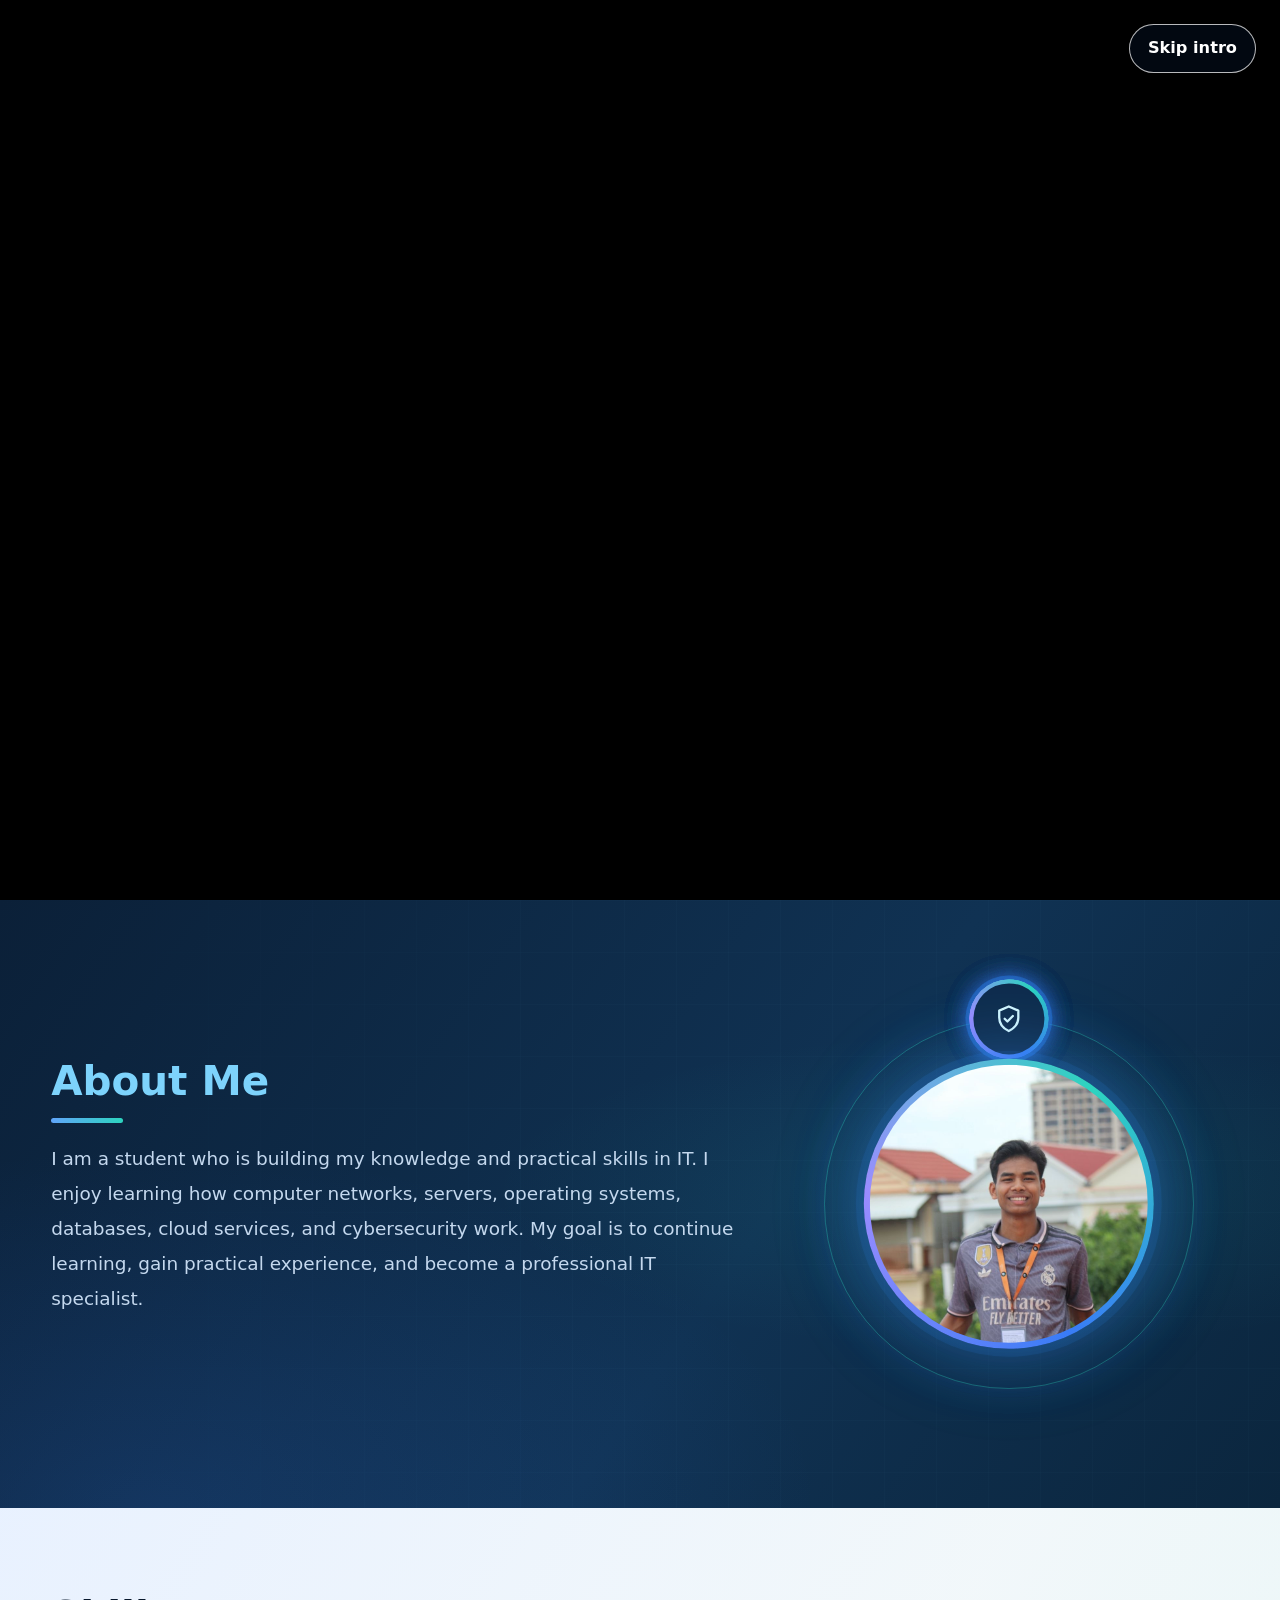
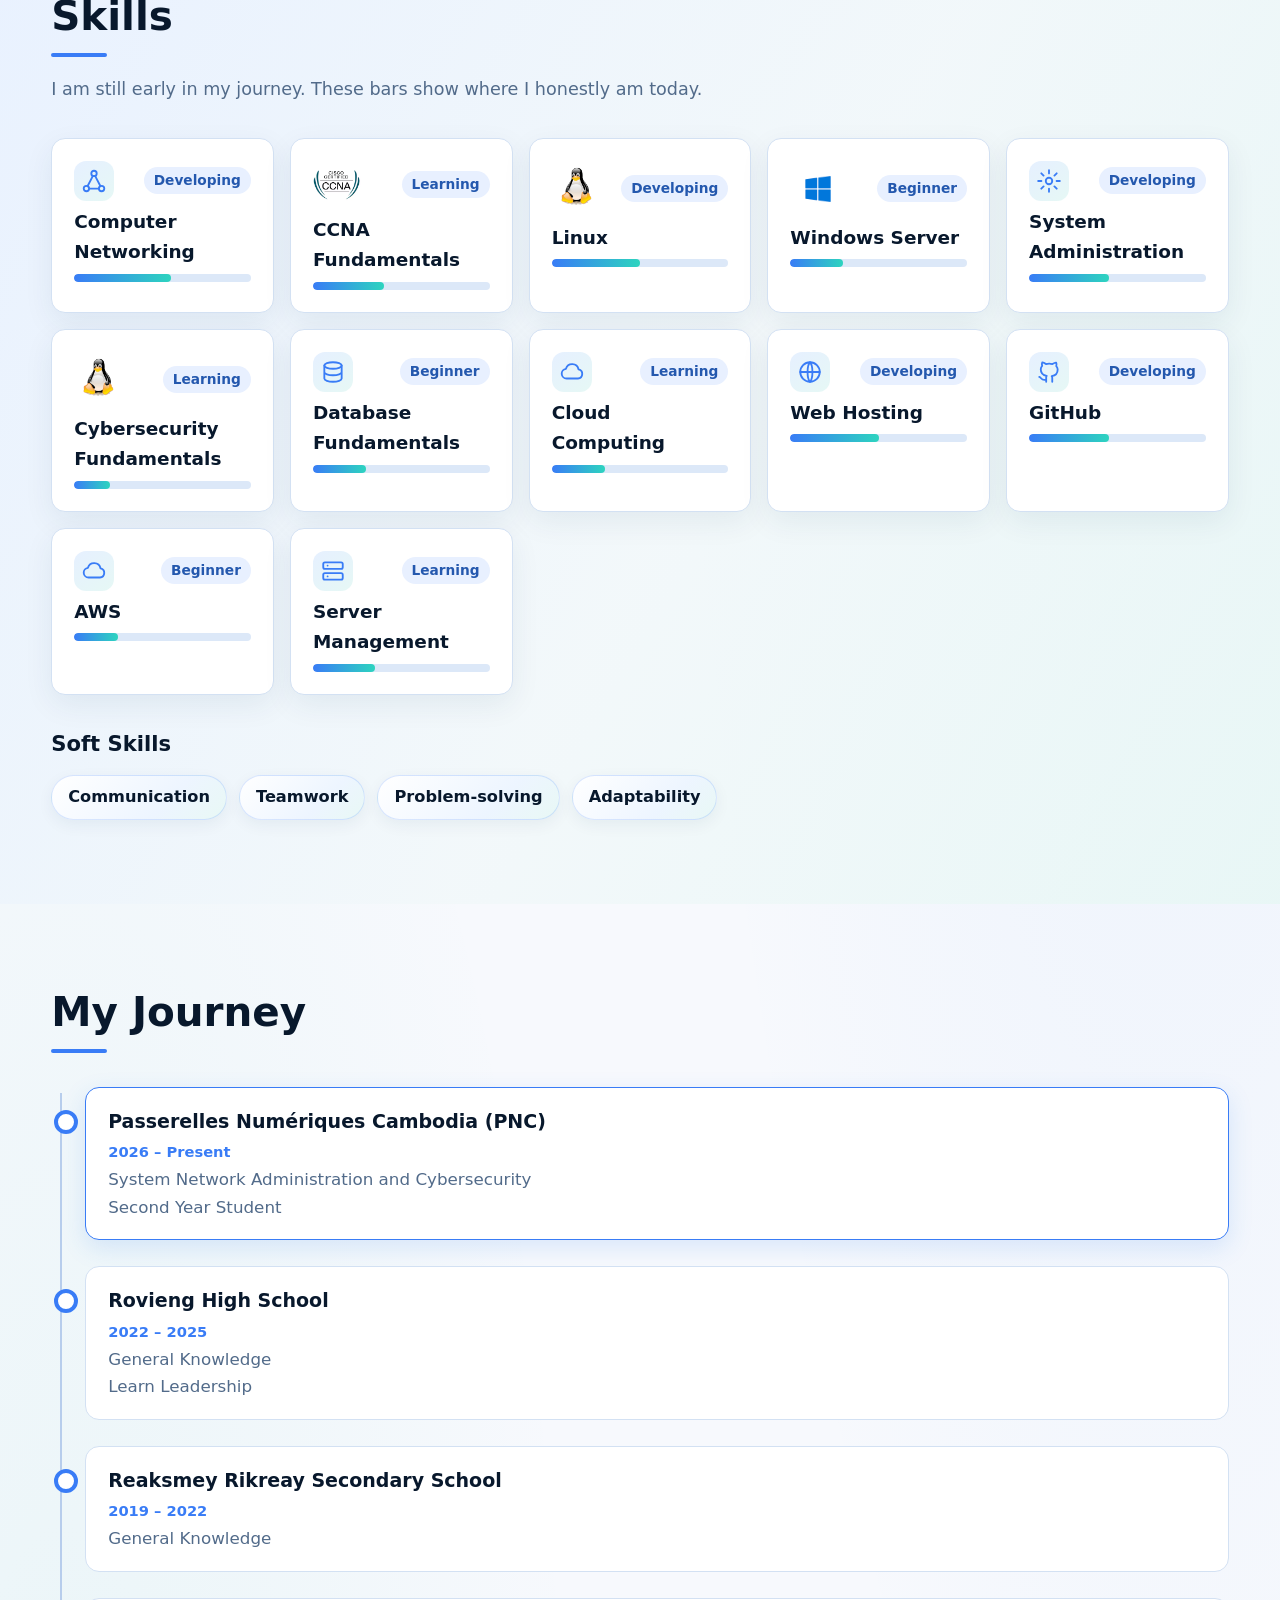
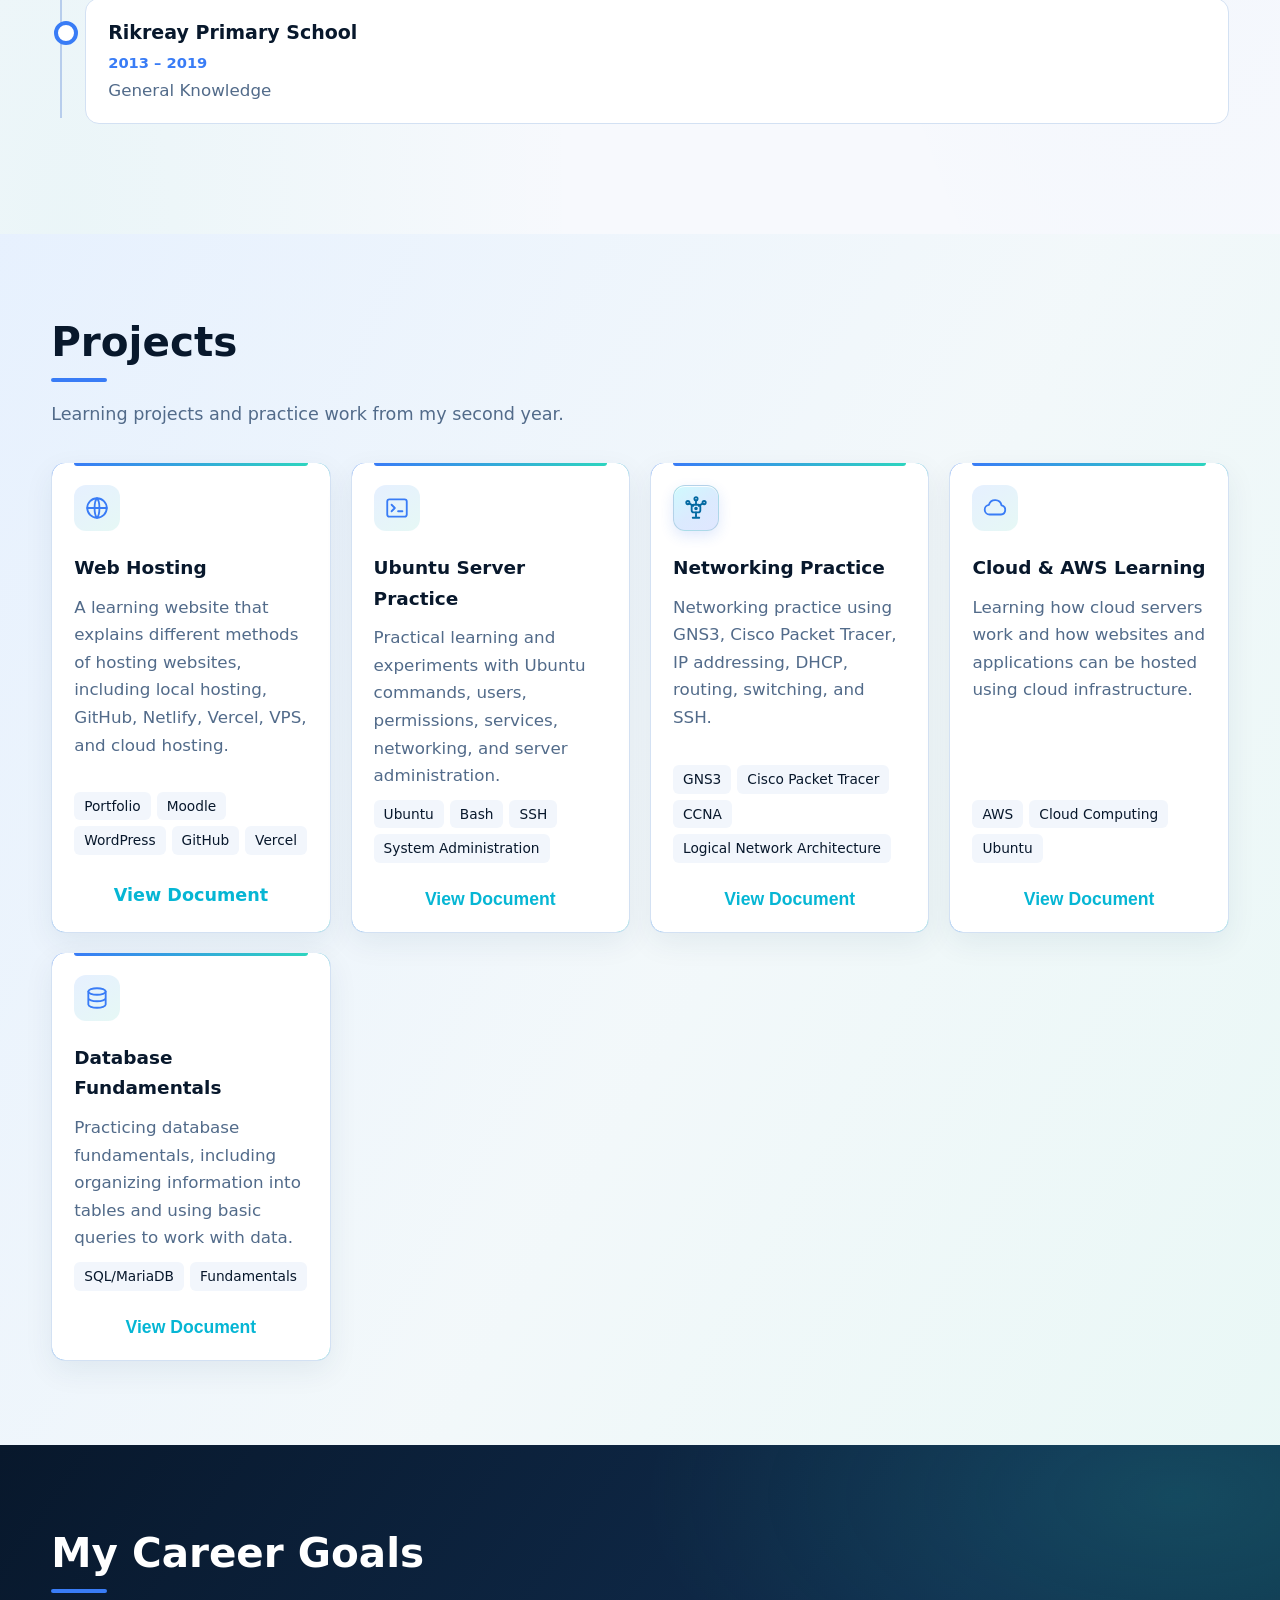
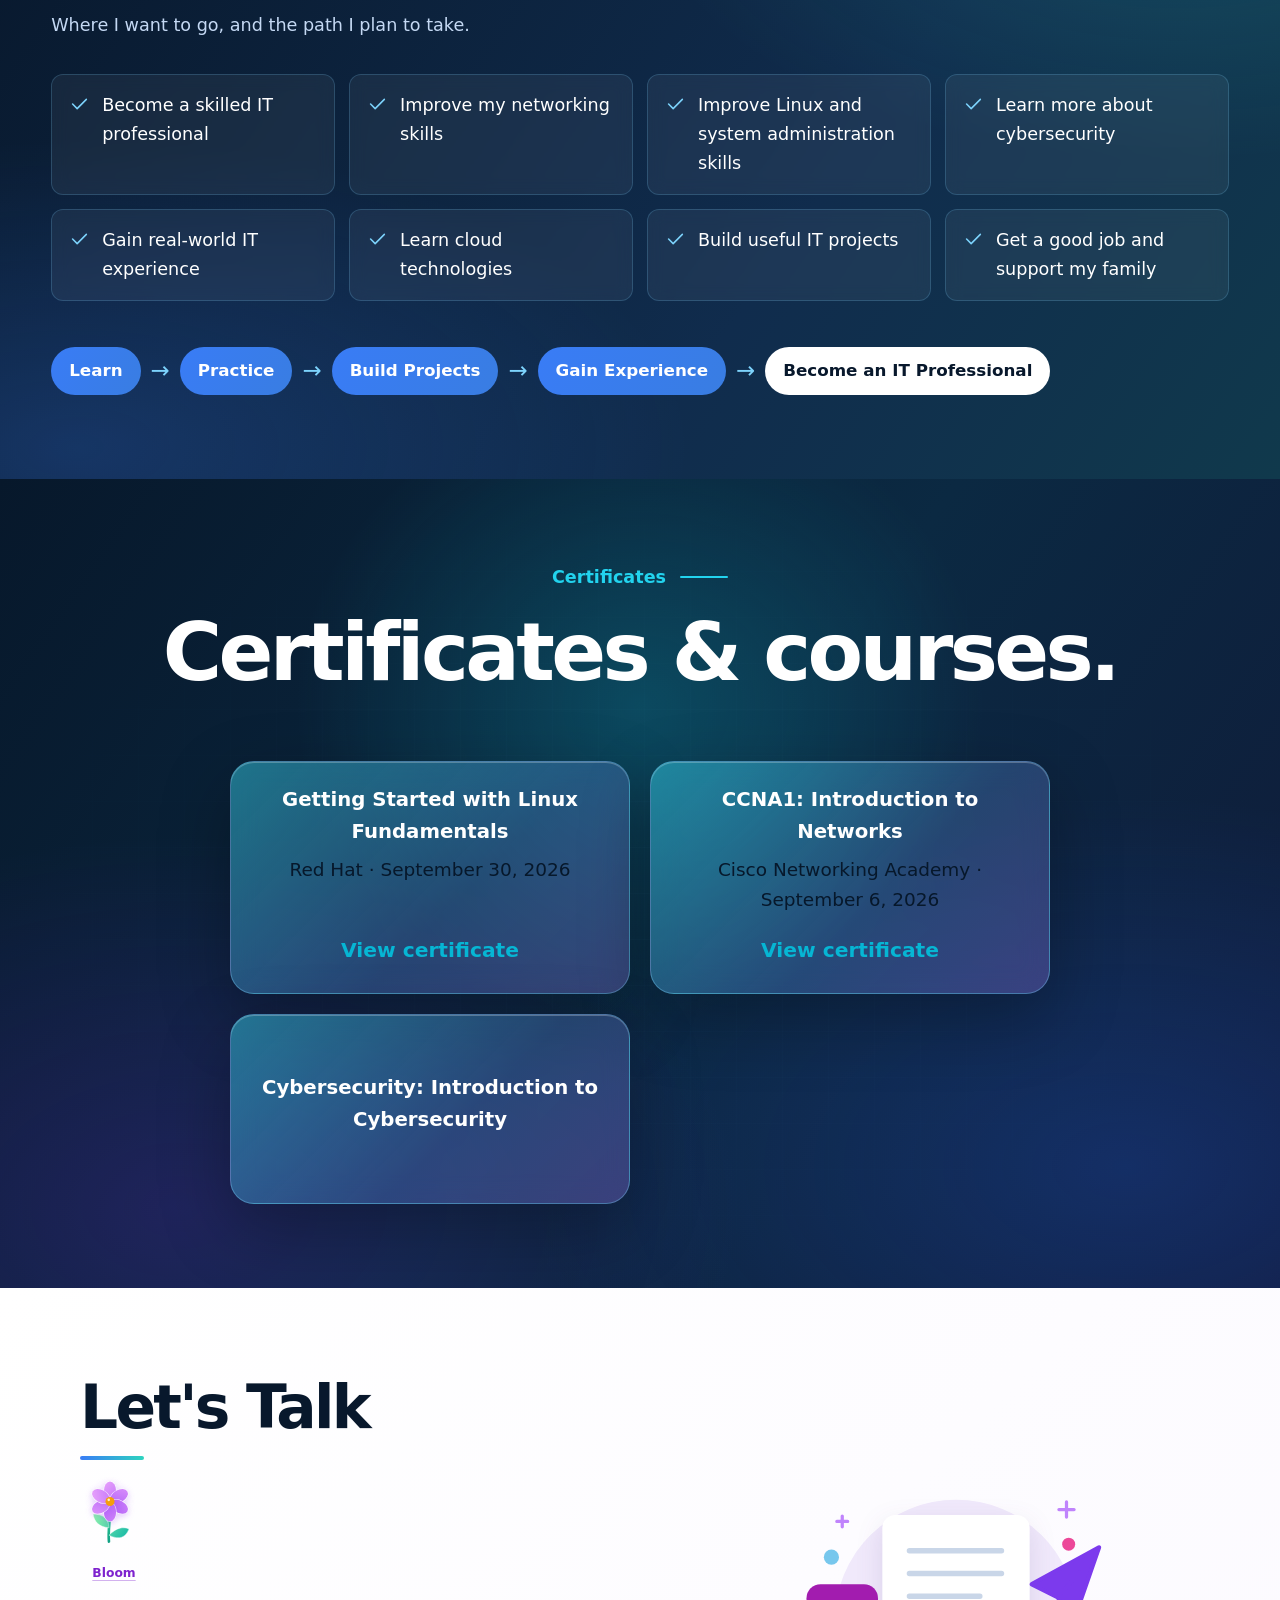
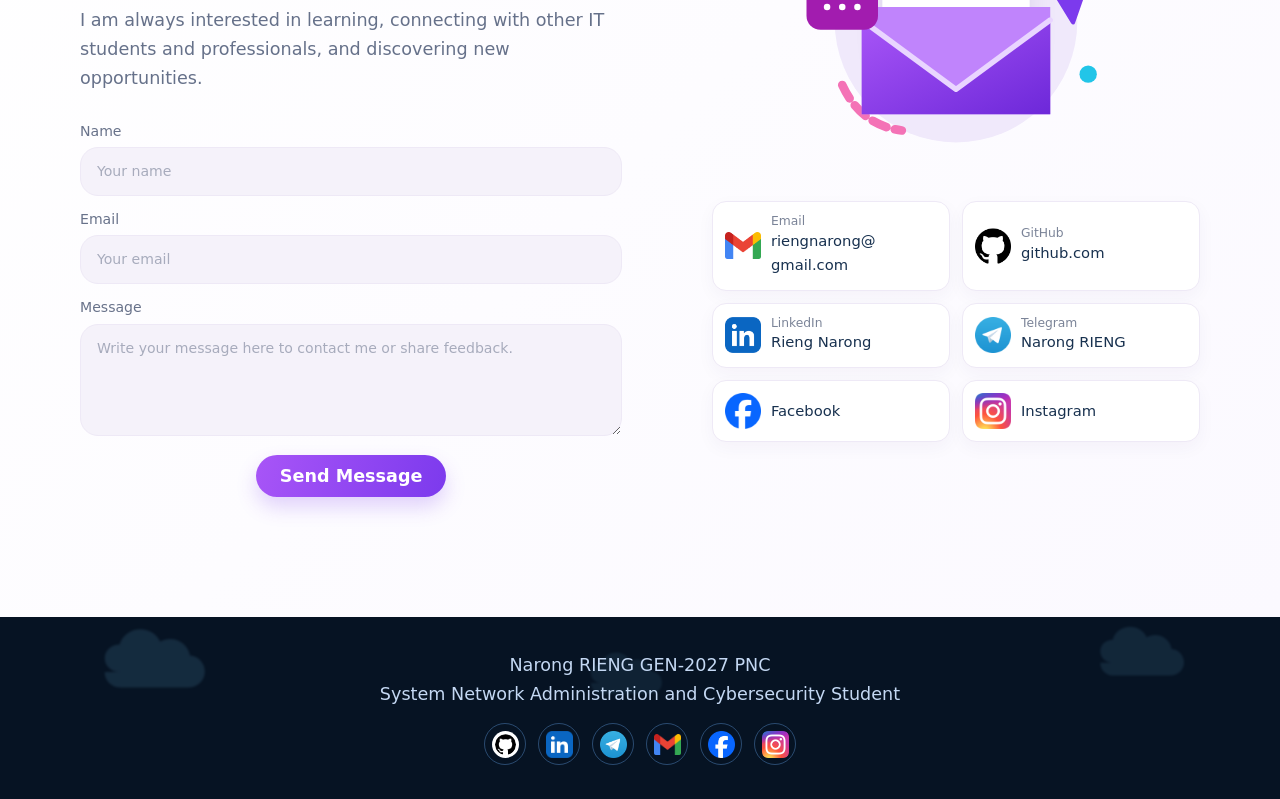
==== commit 28bbd187: "update flower a bit" ====
--- a/index.html
+++ b/index.html
@@ -560,20 +560,89 @@
         <div class="contact-layout">
           <div class="contact-main">
             <h2 data-i18n="contact.title">Let's Talk</h2>
-            <svg class="contact-bloom" viewBox="0 0 72 72" aria-hidden="true">
-              <path class="bloom-stem" d="M36 35c0 11-2 19-1 29" />
-              <path class="bloom-leaf" d="M35 51c-10-1-14-6-15-13 9 0 15 4 15 13Z" />
-              <path class="bloom-leaf" d="M35 58c8-8 14-8 19-6-3 8-9 11-19 6Z" />
-              <g class="contact-bloom-petals">
-                <circle cx="36" cy="13" r="8" />
-                <circle cx="47" cy="20" r="8" />
-                <circle cx="47" cy="33" r="8" />
-                <circle cx="36" cy="39" r="8" />
-                <circle cx="25" cy="33" r="8" />
-                <circle cx="25" cy="20" r="8" />
-                <circle class="bloom-center" cx="36" cy="26" r="5" />
-              </g>
-            </svg>
+            <div class="contact-bloom-control">
+              <svg class="contact-bloom" viewBox="0 0 72 72" aria-hidden="true">
+                <defs>
+                  <linearGradient id="bloom-petal-gradient" x1="20" y1="8" x2="49" y2="43" gradientUnits="userSpaceOnUse">
+                    <stop stop-color="#f0abfc" />
+                    <stop offset="1" stop-color="#a855f7" />
+                  </linearGradient>
+                  <linearGradient id="bloom-leaf-gradient" x1="22" y1="41" x2="52" y2="62" gradientUnits="userSpaceOnUse">
+                    <stop stop-color="#86efac" />
+                    <stop offset="1" stop-color="#14b8a6" />
+                  </linearGradient>
+                  <linearGradient id="bloom-stem-gradient" x1="34" y1="38" x2="36" y2="65" gradientUnits="userSpaceOnUse">
+                    <stop stop-color="#34d399" />
+                    <stop offset="1" stop-color="#0f9f83" />
+                  </linearGradient>
+                  <radialGradient id="bloom-halo-gradient">
+                    <stop stop-color="#e9d5ff" stop-opacity=".8" />
+                    <stop offset="1" stop-color="#e9d5ff" stop-opacity="0" />
+                  </radialGradient>
+                </defs>
+                <circle class="bloom-halo" cx="36" cy="26" r="23" />
+                <path class="contact-breeze" d="M1 22c5-3 10-3 15 0" />
+                <path class="contact-breeze contact-breeze-two" d="M3 36c5-2 9-2 13 0" />
+                <path class="contact-breeze contact-breeze-three" d="M8 49c4-2 7-2 11 0" />
+                <path class="bloom-heart-outline" d="M36 62C29 55 5 39 5 23 5 13 12 7 21 7c7 0 12 5 15 12 3-7 8-12 15-12 9 0 16 6 16 16 0 16-24 32-31 39Z" />
+                <g class="bloom-burst" aria-hidden="true">
+                  <g class="bloom-spark" style="--bloom-x: 0px; --bloom-y: -8px; --bloom-delay: 0ms">
+                    <circle cx="36" cy="23" r="1.7" /><circle cx="38.6" cy="25.2" r="1.7" /><circle cx="37.6" cy="28.4" r="1.7" /><circle cx="34.4" cy="28.4" r="1.7" /><circle cx="33.4" cy="25.2" r="1.7" /><circle class="bloom-spark-center" cx="36" cy="26" r="1.2" />
+                  </g>
+                  <g class="bloom-spark" style="--bloom-x: 4px; --bloom-y: -16px; --bloom-delay: 35ms">
+                    <circle cx="36" cy="23" r="1.7" /><circle cx="38.6" cy="25.2" r="1.7" /><circle cx="37.6" cy="28.4" r="1.7" /><circle cx="34.4" cy="28.4" r="1.7" /><circle cx="33.4" cy="25.2" r="1.7" /><circle class="bloom-spark-center" cx="36" cy="26" r="1.2" />
+                  </g>
+                  <g class="bloom-spark" style="--bloom-x: 18px; --bloom-y: -16px; --bloom-delay: 70ms">
+                    <circle cx="36" cy="23" r="1.7" /><circle cx="38.6" cy="25.2" r="1.7" /><circle cx="37.6" cy="28.4" r="1.7" /><circle cx="34.4" cy="28.4" r="1.7" /><circle cx="33.4" cy="25.2" r="1.7" /><circle class="bloom-spark-center" cx="36" cy="26" r="1.2" />
+                  </g>
+                  <g class="bloom-spark" style="--bloom-x: 27px; --bloom-y: -7px; --bloom-delay: 105ms">
+                    <circle cx="36" cy="23" r="1.7" /><circle cx="38.6" cy="25.2" r="1.7" /><circle cx="37.6" cy="28.4" r="1.7" /><circle cx="34.4" cy="28.4" r="1.7" /><circle cx="33.4" cy="25.2" r="1.7" /><circle class="bloom-spark-center" cx="36" cy="26" r="1.2" />
+                  </g>
+                  <g class="bloom-spark" style="--bloom-x: 18px; --bloom-y: 8px; --bloom-delay: 140ms">
+                    <circle cx="36" cy="23" r="1.7" /><circle cx="38.6" cy="25.2" r="1.7" /><circle cx="37.6" cy="28.4" r="1.7" /><circle cx="34.4" cy="28.4" r="1.7" /><circle cx="33.4" cy="25.2" r="1.7" /><circle class="bloom-spark-center" cx="36" cy="26" r="1.2" />
+                  </g>
+                  <g class="bloom-spark" style="--bloom-x: 4px; --bloom-y: 22px; --bloom-delay: 175ms">
+                    <circle cx="36" cy="23" r="1.7" /><circle cx="38.6" cy="25.2" r="1.7" /><circle cx="37.6" cy="28.4" r="1.7" /><circle cx="34.4" cy="28.4" r="1.7" /><circle cx="33.4" cy="25.2" r="1.7" /><circle class="bloom-spark-center" cx="36" cy="26" r="1.2" />
+                  </g>
+                  <g class="bloom-spark" style="--bloom-x: 0px; --bloom-y: 29px; --bloom-delay: 210ms">
+                    <circle cx="36" cy="23" r="1.7" /><circle cx="38.6" cy="25.2" r="1.7" /><circle cx="37.6" cy="28.4" r="1.7" /><circle cx="34.4" cy="28.4" r="1.7" /><circle cx="33.4" cy="25.2" r="1.7" /><circle class="bloom-spark-center" cx="36" cy="26" r="1.2" />
+                  </g>
+                  <g class="bloom-spark" style="--bloom-x: -4px; --bloom-y: 22px; --bloom-delay: 245ms">
+                    <circle cx="36" cy="23" r="1.7" /><circle cx="38.6" cy="25.2" r="1.7" /><circle cx="37.6" cy="28.4" r="1.7" /><circle cx="34.4" cy="28.4" r="1.7" /><circle cx="33.4" cy="25.2" r="1.7" /><circle class="bloom-spark-center" cx="36" cy="26" r="1.2" />
+                  </g>
+                  <g class="bloom-spark" style="--bloom-x: -18px; --bloom-y: 8px; --bloom-delay: 280ms">
+                    <circle cx="36" cy="23" r="1.7" /><circle cx="38.6" cy="25.2" r="1.7" /><circle cx="37.6" cy="28.4" r="1.7" /><circle cx="34.4" cy="28.4" r="1.7" /><circle cx="33.4" cy="25.2" r="1.7" /><circle class="bloom-spark-center" cx="36" cy="26" r="1.2" />
+                  </g>
+                  <g class="bloom-spark" style="--bloom-x: -27px; --bloom-y: -7px; --bloom-delay: 315ms">
+                    <circle cx="36" cy="23" r="1.7" /><circle cx="38.6" cy="25.2" r="1.7" /><circle cx="37.6" cy="28.4" r="1.7" /><circle cx="34.4" cy="28.4" r="1.7" /><circle cx="33.4" cy="25.2" r="1.7" /><circle class="bloom-spark-center" cx="36" cy="26" r="1.2" />
+                  </g>
+                  <g class="bloom-spark" style="--bloom-x: -18px; --bloom-y: -16px; --bloom-delay: 350ms">
+                    <circle cx="36" cy="23" r="1.7" /><circle cx="38.6" cy="25.2" r="1.7" /><circle cx="37.6" cy="28.4" r="1.7" /><circle cx="34.4" cy="28.4" r="1.7" /><circle cx="33.4" cy="25.2" r="1.7" /><circle class="bloom-spark-center" cx="36" cy="26" r="1.2" />
+                  </g>
+                  <g class="bloom-spark" style="--bloom-x: -4px; --bloom-y: -16px; --bloom-delay: 385ms">
+                    <circle cx="36" cy="23" r="1.7" /><circle cx="38.6" cy="25.2" r="1.7" /><circle cx="37.6" cy="28.4" r="1.7" /><circle cx="34.4" cy="28.4" r="1.7" /><circle cx="33.4" cy="25.2" r="1.7" /><circle class="bloom-spark-center" cx="36" cy="26" r="1.2" />
+                  </g>
+                </g>
+                <g class="contact-flower-sway">
+                  <path class="bloom-stem" d="M36 35c0 11-2 19-1 29" />
+                  <path class="bloom-leaf" d="M35 51c-10-1-14-6-15-13 9 0 15 4 15 13Z" />
+                  <path class="bloom-leaf" d="M35 58c8-8 14-8 19-6-3 8-9 11-19 6Z" />
+                  <g class="contact-bloom-petals">
+                    <ellipse cx="36" cy="16" rx="5.8" ry="9" />
+                    <ellipse cx="44.7" cy="21" rx="5.8" ry="9" transform="rotate(60 44.7 21)" />
+                    <ellipse cx="44.7" cy="31" rx="5.8" ry="9" transform="rotate(120 44.7 31)" />
+                    <ellipse cx="36" cy="36" rx="5.8" ry="9" transform="rotate(180 36 36)" />
+                    <ellipse cx="27.3" cy="31" rx="5.8" ry="9" transform="rotate(240 27.3 31)" />
+                    <ellipse cx="27.3" cy="21" rx="5.8" ry="9" transform="rotate(300 27.3 21)" />
+                    <circle class="bloom-center" cx="36" cy="26" r="4.3" />
+                    <circle class="bloom-center-highlight" cx="34.8" cy="24.5" r="1.2" />
+                  </g>
+                </g>
+              </svg>
+              <button class="contact-bloom-button" type="button" data-i18n="contact.bloom">
+                Bloom
+              </button>
+            </div>
             <p class="lead" data-i18n="contact.intro">
               I am always interested in learning, connecting with other IT students
               and professionals, and discovering new opportunities.
@@ -582,15 +651,15 @@
               <form id="f" autocomplete="on" novalidate>
                 <label for="n"
                   ><span data-i18n="contact.name">Name</span
-                  ><input id="n" name="name" type="text" required autocomplete="name"
+                  ><input id="n" name="name" type="text" required autocomplete="name" placeholder="Your name" data-i18n-placeholder="contact.namePlaceholder"
                 /></label>
                 <label for="e"
                   ><span data-i18n="contact.email">Email</span
-                  ><input id="e" name="email" type="email" required autocomplete="email"
+                  ><input id="e" name="email" type="email" required autocomplete="email" placeholder="Your email" data-i18n-placeholder="contact.emailPlaceholder"
                 /></label>
                 <label for="m"
                   ><span data-i18n="contact.message">Message</span
-                  ><textarea id="m" required></textarea>
+                  ><textarea id="m" required placeholder="Write your message here to contact me or share feedback." data-i18n-placeholder="contact.messagePlaceholder"></textarea>
                 </label>
                 <button class="btn p" type="submit" data-i18n="contact.send">
                   Send Message
--- a/style.css
+++ b/style.css
@@ -1002,7 +1002,7 @@
 .tl article::before {
   content: "";
   position: absolute;
-  left: -33px;
+  left: -32px;
   top: 22px;
   width: 16px;
   height: 16px;
@@ -1161,12 +1161,29 @@
   background: linear-gradient(90deg, var(--blue), var(--teal));
 }
 .contact-bloom-button {
-  display: block;
-  padding: 0;
+  padding: 5px 7px;
   border: 0;
-  border-radius: 50%;
+  border-radius: 4px;
   background: transparent;
+  color: #7e22ce;
+  font: inherit;
+  font-size: 0.7rem;
+  font-weight: 600;
   cursor: pointer;
+  text-decoration: underline;
+  text-decoration-color: rgba(126, 34, 206, 0.35);
+  text-underline-offset: 3px;
+  transition: color 180ms ease;
+}
+.contact-bloom-control {
+  display: flex;
+  flex-direction: column;
+  align-items: center;
+  gap: 0;
+  width: fit-content;
+}
+.contact-bloom-button:hover {
+  color: #581c87;
 }
 .contact-bloom-button:focus-visible {
   outline: 3px solid #a855f7;
@@ -1174,46 +1191,107 @@
 }
 .contact-bloom {
   display: block;
-  width: 58px;
-  height: 58px;
-  margin: 4px 0 8px;
+  width: 76px;
+  height: 76px;
+  margin: 4px 0 8px -8px;
   overflow: visible;
+}
+.bloom-halo {
+  fill: url("#bloom-halo-gradient");
+  opacity: 0.8;
+  filter: blur(1px);
 }
 .bloom-stem {
   fill: none;
-  stroke: #22a879;
+  stroke: url("#bloom-stem-gradient");
   stroke-linecap: round;
-  stroke-width: 3;
+  stroke-width: 2.5;
 }
 .bloom-leaf {
-  fill: #86efac;
+  fill: url("#bloom-leaf-gradient");
+  stroke: rgba(255, 255, 255, 0.55);
+  stroke-width: 0.7;
 }
 .contact-flower-sway {
   transform-box: fill-box;
   transform-origin: 50% 95%;
-  animation: contact-flower-sway 3.4s ease-in-out infinite;
+  animation: contact-flower-sway 4.8s ease-in-out infinite;
 }
 .contact-breeze {
   fill: none;
-  stroke: #a78bfa;
+  stroke: #8b5cf6;
   stroke-linecap: round;
-  stroke-width: 1.5;
+  stroke-width: 1.4;
   opacity: 0;
-  animation: contact-breeze-drift 3.4s ease-in-out infinite;
+  animation: contact-breeze-drift 4.8s ease-in-out infinite;
+}
+.contact-breeze-two {
+  animation-delay: 1.6s;
+}
+.contact-breeze-three {
+  animation-delay: 3.2s;
 }
 .contact-bloom-petals {
-  fill: #e879f9;
-  stroke: #fff;
-  stroke-width: 1.5;
+  fill: url("#bloom-petal-gradient");
+  stroke: rgba(255, 255, 255, 0.9);
+  stroke-width: 1;
+  paint-order: stroke fill;
   transform-box: fill-box;
   transform-origin: center;
-}
-.contact-bloom-petals.is-blooming {
+  filter: drop-shadow(0 2px 3px rgba(147, 51, 234, 0.2));
+  animation: contact-petal-breathe 4.8s ease-in-out infinite;
+}
+.contact-bloom.is-blooming .contact-bloom-petals {
   animation: contact-bloom-open 700ms cubic-bezier(0.2, 0.8, 0.2, 1) both;
 }
+.bloom-heart-outline {
+  fill: rgba(232, 121, 249, 0.06);
+  stroke: #d946ef;
+  stroke-width: 1.1;
+  stroke-linejoin: round;
+  stroke-dasharray: 190;
+  stroke-dashoffset: 190;
+  opacity: 0;
+}
+.contact-bloom.is-blooming .bloom-heart-outline {
+  animation: contact-heart-outline 1.1s ease-out both;
+}
+.bloom-spark {
+  fill: #d8b4fe;
+  opacity: 0;
+}
+.bloom-spark:nth-child(3n + 2) {
+  fill: #f0abfc;
+}
+.bloom-spark:nth-child(3n) {
+  fill: #c4b5fd;
+}
+.bloom-spark-center {
+  fill: #fbbf24;
+}
+.contact-bloom.is-blooming .bloom-spark {
+  transform-box: fill-box;
+  transform-origin: center;
+  animation:
+    contact-mini-flower-burst 1.25s var(--bloom-delay)
+    cubic-bezier(0.16, 0.75, 0.35, 1) both;
+}
 .bloom-center {
-  fill: #fbbf24;
+  fill: #f59e0b;
   stroke: none;
+}
+.bloom-center-highlight {
+  fill: #fef3c7;
+  stroke: none;
+}
+@keyframes contact-petal-breathe {
+  0%,
+  100% {
+    transform: scale(0.98);
+  }
+  50% {
+    transform: scale(1.04);
+  }
 }
 @keyframes contact-bloom-open {
   from {
@@ -1225,6 +1303,41 @@
     transform: scale(1);
   }
 }
+@keyframes contact-heart-outline {
+  0% {
+    opacity: 0;
+    stroke-dashoffset: 190;
+  }
+  55% {
+    opacity: 0.65;
+  }
+  100% {
+    opacity: 0.4;
+    stroke-dashoffset: 0;
+  }
+}
+@keyframes contact-mini-flower-burst {
+  0% {
+    opacity: 0;
+    transform: translate(0, 0) scale(0.15) rotate(-35deg);
+  }
+  18% {
+    opacity: 1;
+    transform:
+      translate(calc(var(--bloom-x) * 0.55), calc(var(--bloom-y) * 0.55))
+      scale(1) rotate(10deg);
+  }
+  72% {
+    opacity: 1;
+    transform:
+      translate(var(--bloom-x), var(--bloom-y)) scale(0.9) rotate(35deg);
+  }
+  100% {
+    opacity: 1;
+    transform:
+      translate(var(--bloom-x), var(--bloom-y)) scale(0.9) rotate(35deg);
+  }
+}
 @keyframes contact-flower-sway {
   0%,
   100% {
@@ -1235,16 +1348,16 @@
   }
 }
 @keyframes contact-breeze-drift {
-  15% {
-    opacity: 0.75;
-  }
-  70% {
-    opacity: 0.45;
-    transform: translateX(12px);
+  10% {
+    opacity: 0.65;
+  }
+  60% {
+    opacity: 0.4;
+    transform: translate(17px, -2px);
   }
   100% {
     opacity: 0;
-    transform: translateX(18px);
+    transform: translate(24px, -3px);
   }
 }
 .contact-main .lead {
@@ -1279,6 +1392,11 @@
 textarea:focus {
   border-color: #a855f7;
   outline: 3px solid rgba(168, 85, 247, 0.16);
+}
+input::placeholder,
+textarea::placeholder {
+  color: #68728a;
+  opacity: 0.55;
 }
 textarea {
   min-height: 112px;
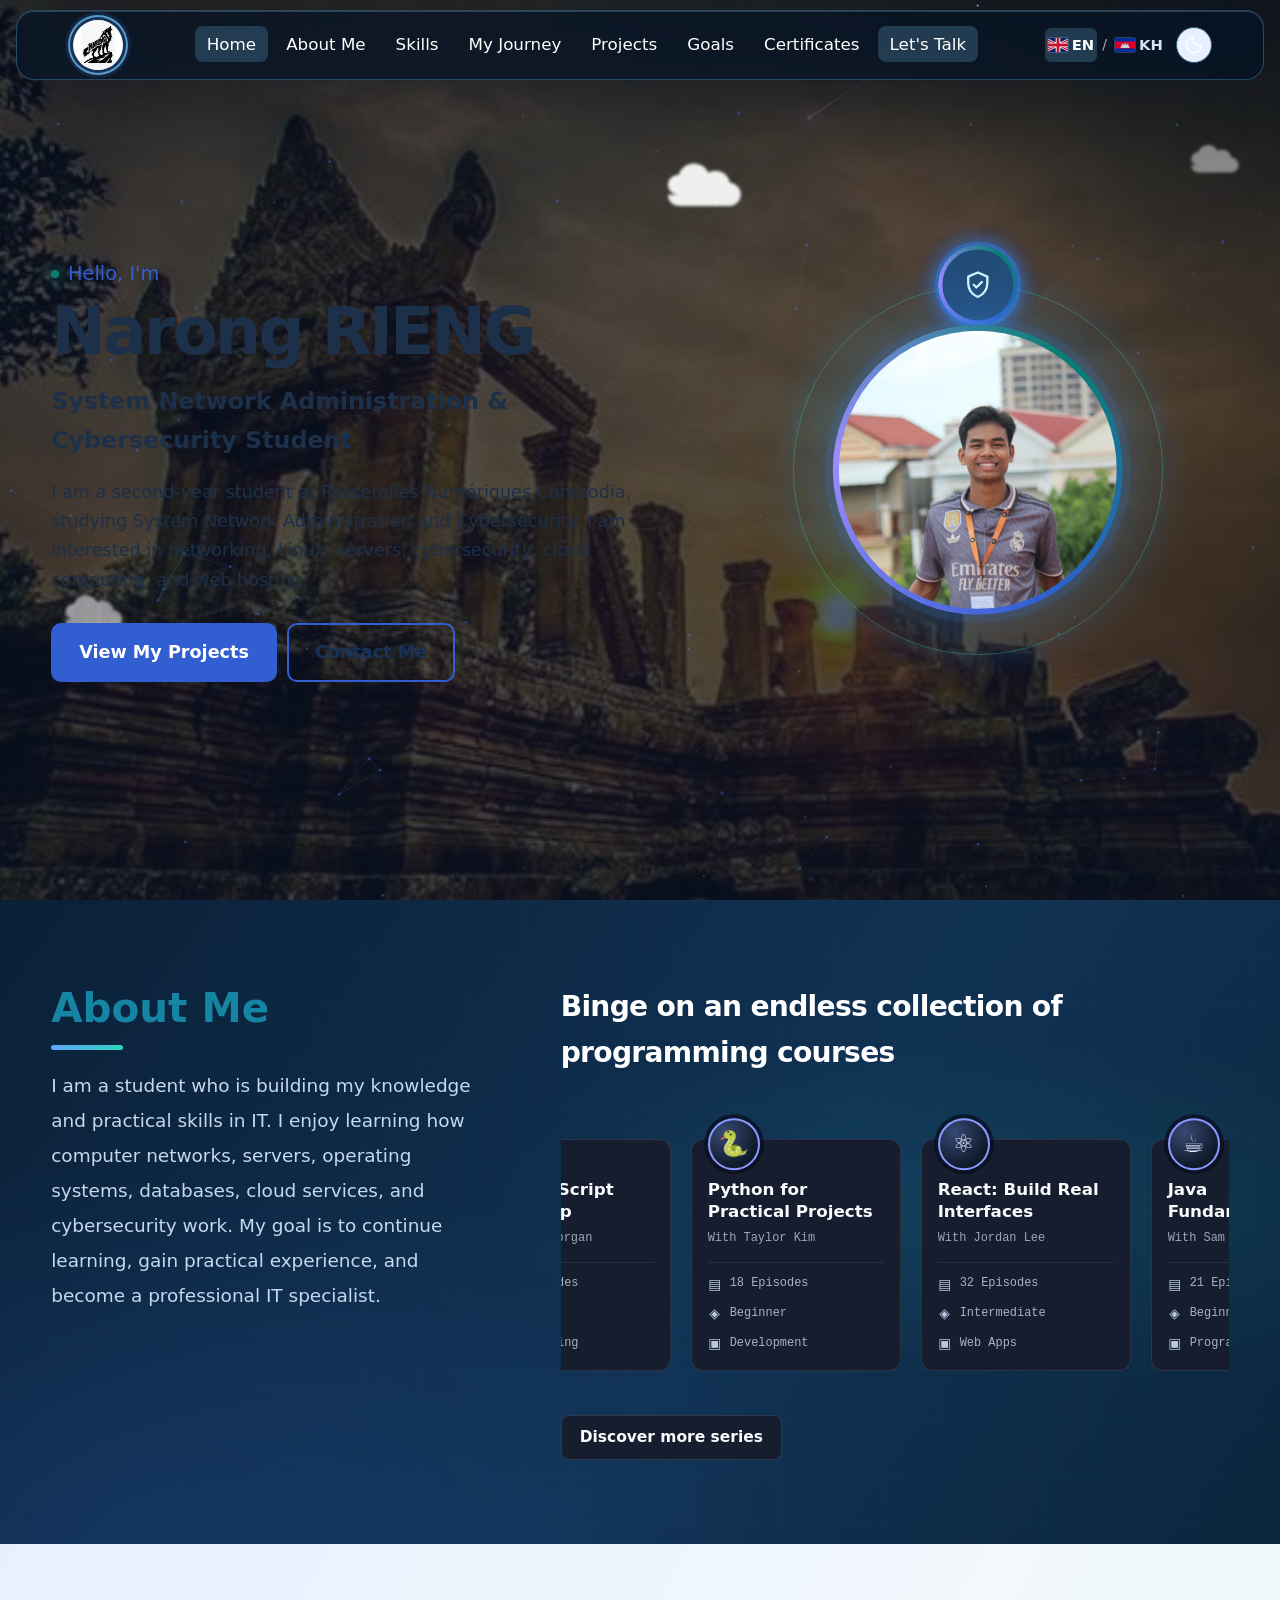
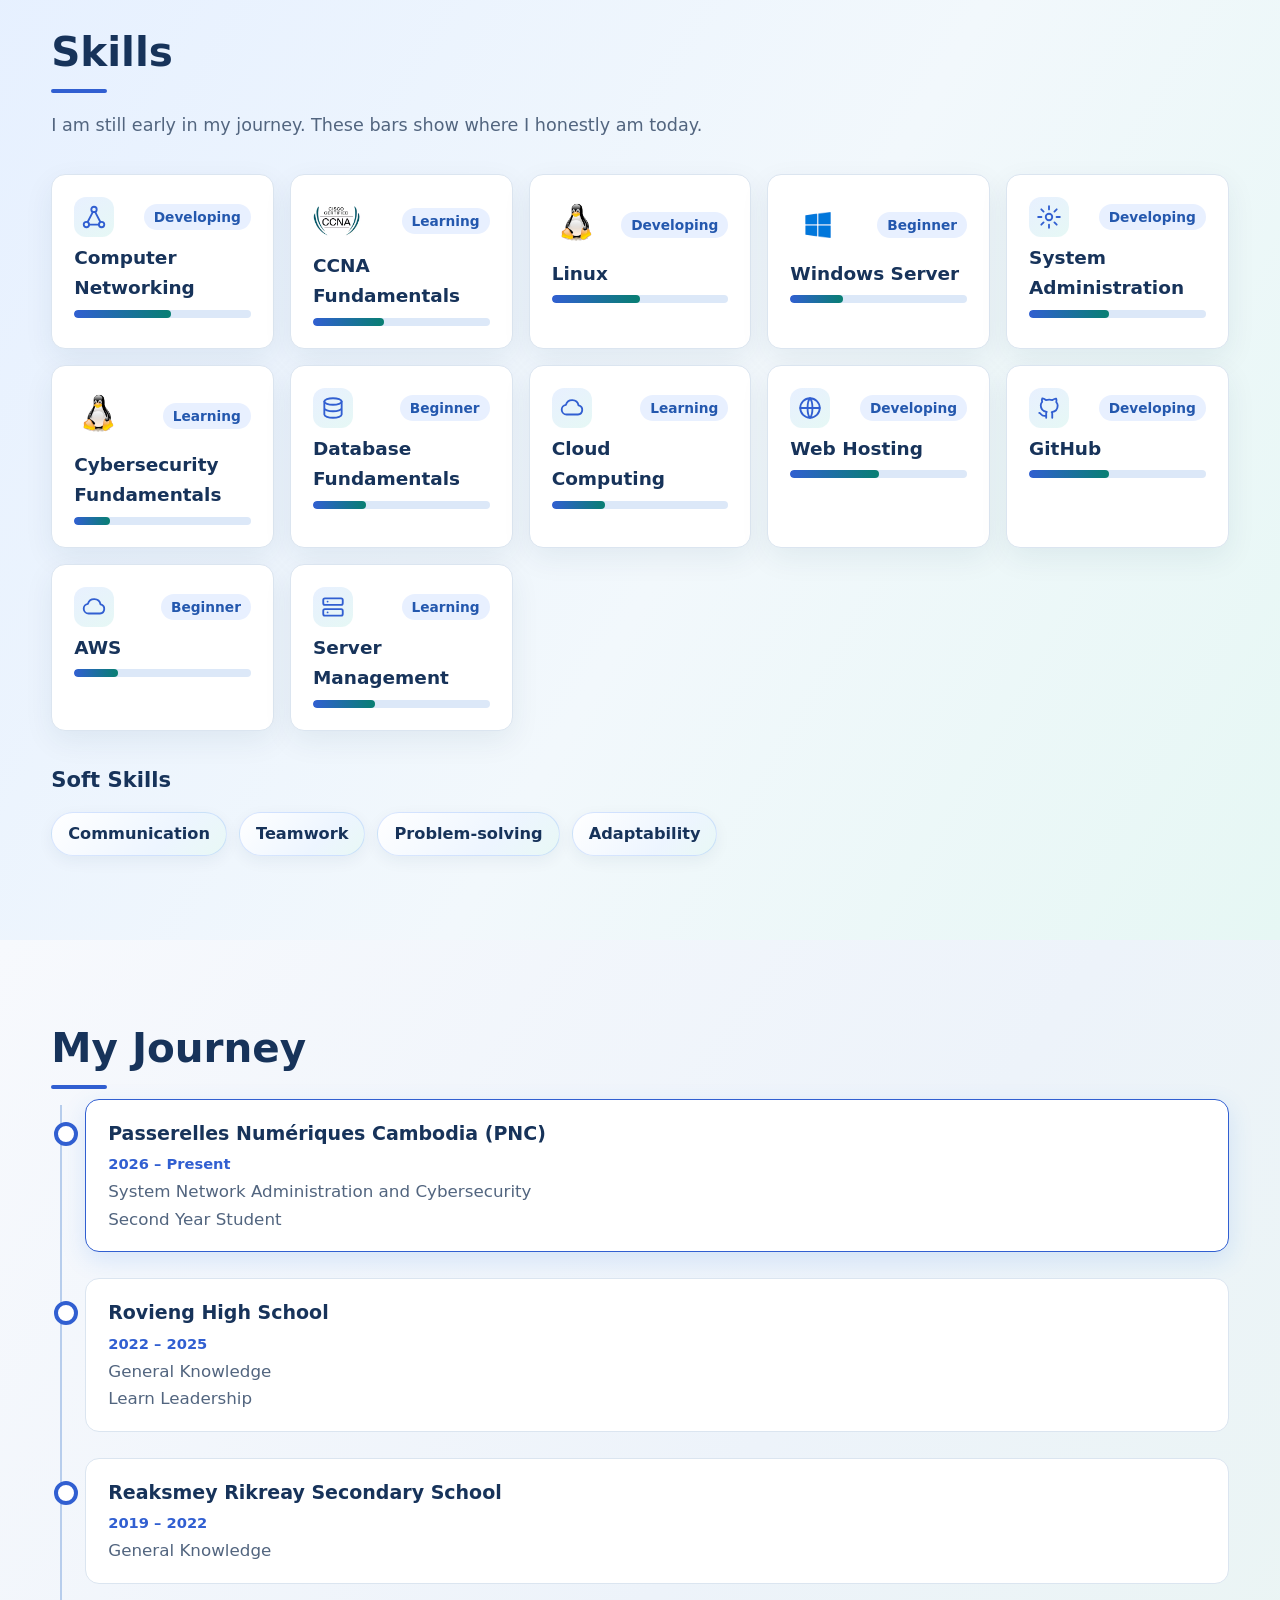
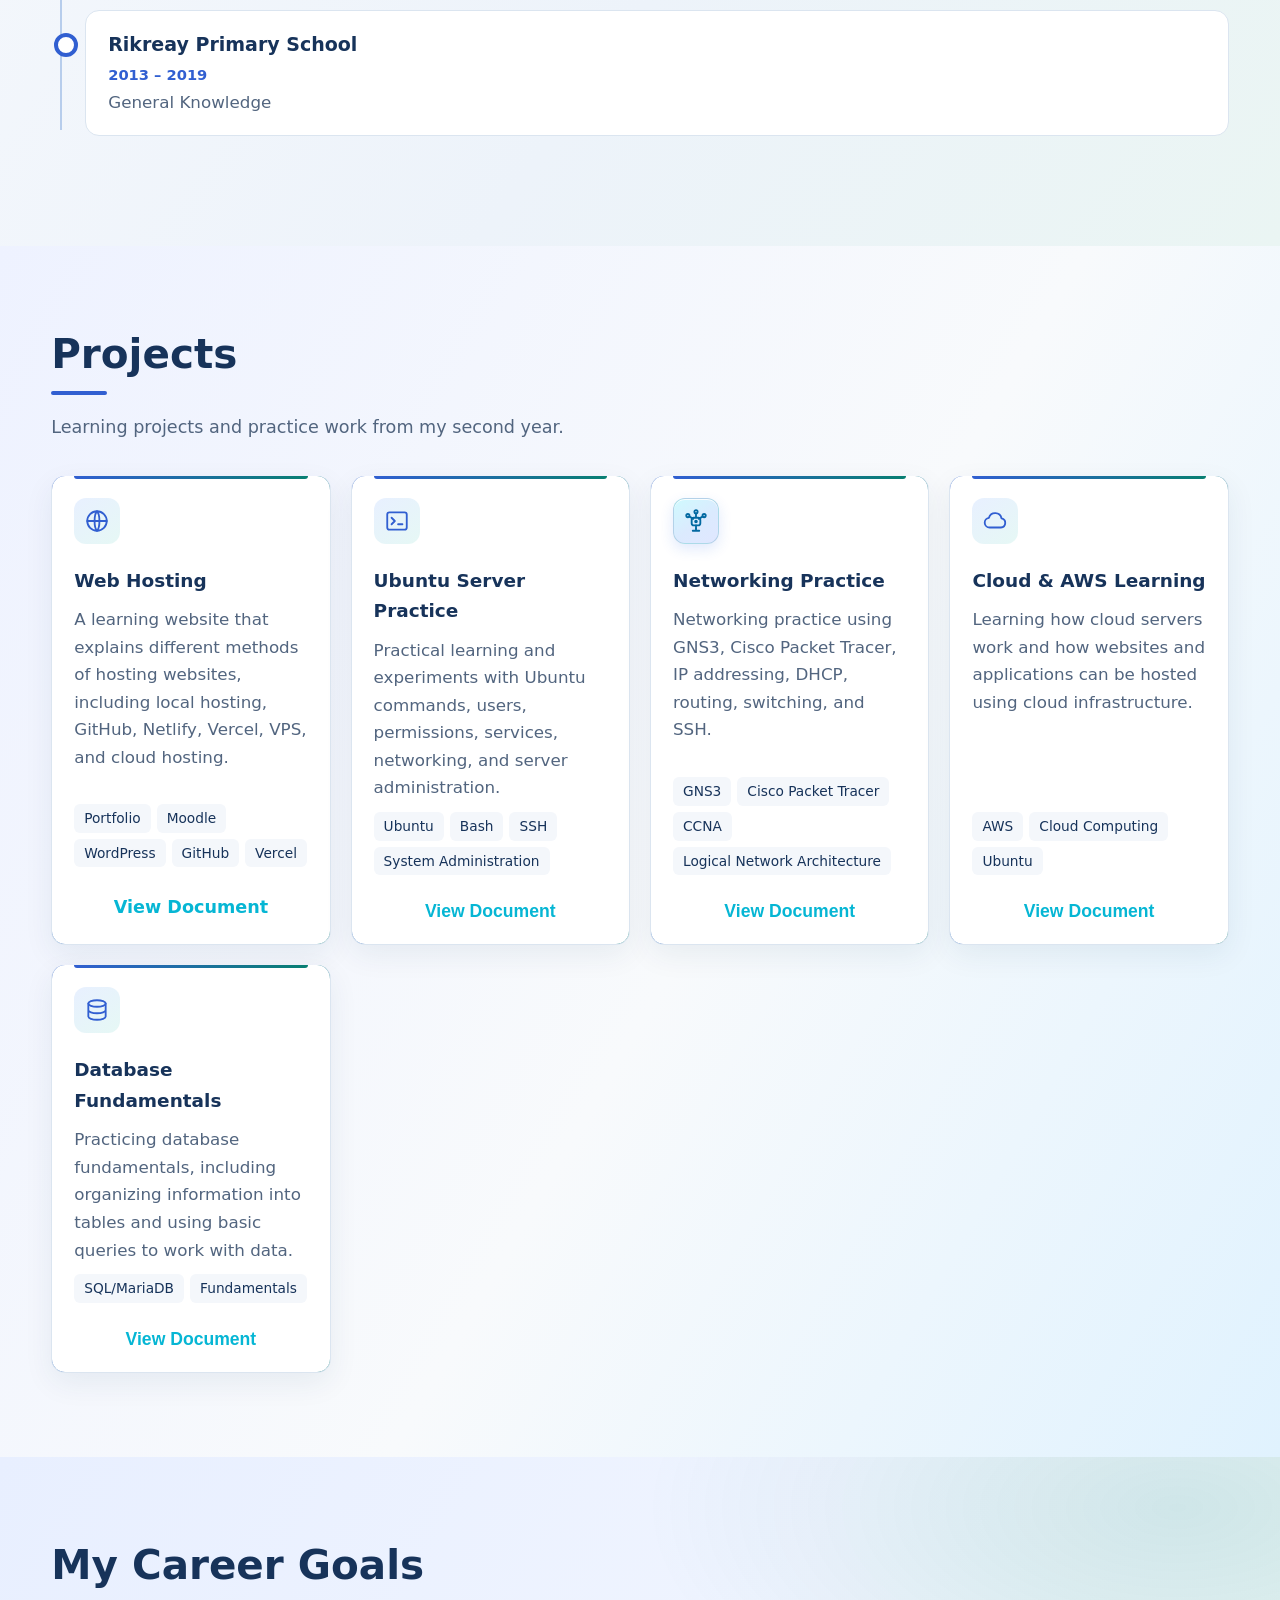
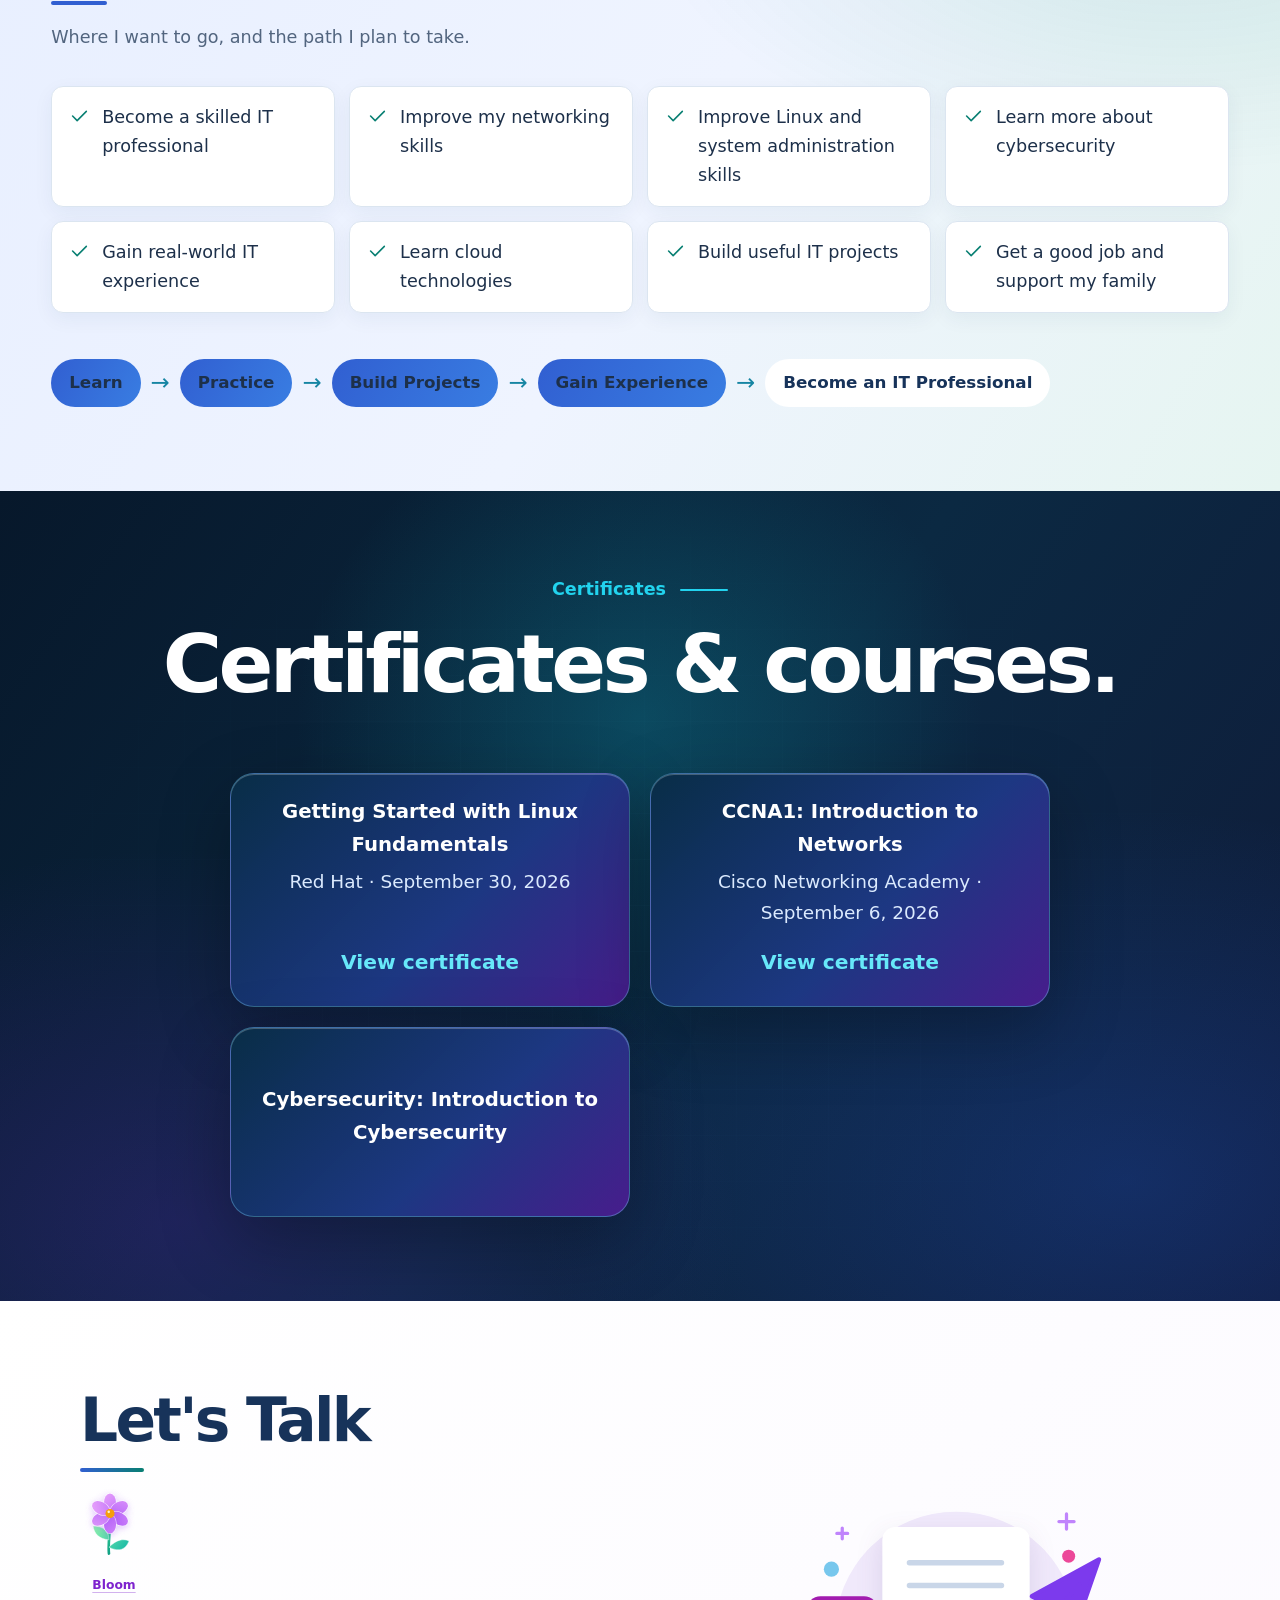
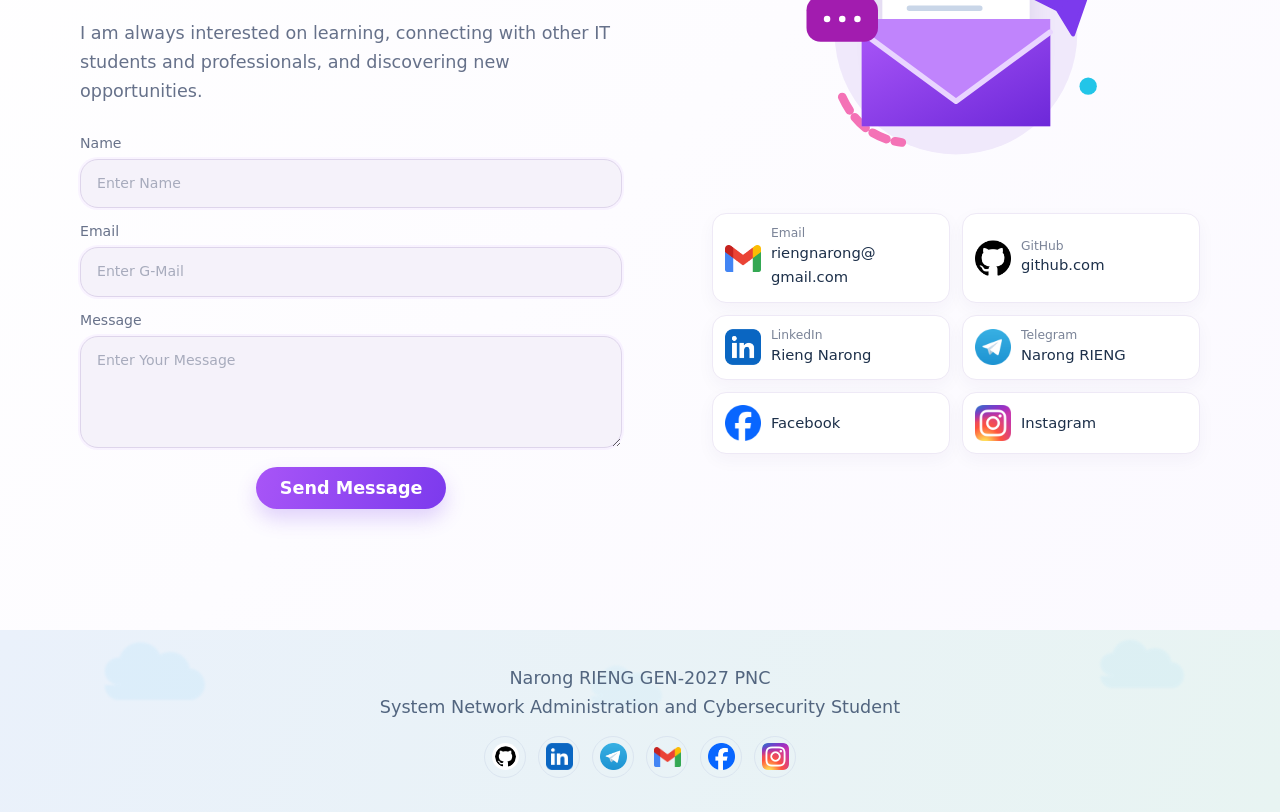
==== commit ffce9c39: "delete video" ====
--- a/index.html
+++ b/index.html
@@ -8,30 +8,28 @@
       RIENG Narong | System Network Administration & Cybersecurity Student
     </title>
     <!-- Basic SEO Meta Tags -->
-<title>RIENG Narong | System Network Administration & Cybersecurity</title>
-
-<meta name="description" content="Welcome to the portfolio of RIENG Narong, a System Network Administration and Cybersecurity student. Explore my skills, IT projects, education, certificates, and learning journey.">
-
-<meta name="keywords" content="RIENG Narong, Narong RIENG, Portfolio, System Network Administration, Cybersecurity, Networking, CCNA, Linux, Windows Server, IT Support, Cambodia">
-
-<meta name="author" content="RIENG Narong">
-
-<meta name="robots" content="index, follow">
-
-<!-- Google Site Verification -->
-<meta name="google-site-verification" content="WvOqWhWrSOVgp__uFfElc8Jf8Ps-gKzvt9RmazLrBOQ">
-
-<!-- Open Graph Meta Tags (Facebook, Telegram, LinkedIn) -->
-<meta property="og:type" content="website">
-<meta property="og:title" content="RIENG Narong | IT Portfolio">
-<meta property="og:description" content="Explore my portfolio, IT skills, networking projects, and cybersecurity learning journey.">
-<meta property="og:url" content="https://narong-rieng-portfolio.vercel.app/">
-<meta property="og:image" content="https://narong-rieng-portfolio.vercel.app/">
-
-<!-- Twitter Card Meta Tags -->
-<meta name="twitter:card" content="summary">
-<meta name="twitter:title" content="RIENG Narong | IT Portfolio">
-<meta name="twitter:description" content="Explore my IT skills, networking projects, and cybersecurity learning journey.">
+    <meta
+      name="keywords"
+      content="RIENG Narong, Narong RIENG, Portfolio, System Network Administration, Cybersecurity, Networking, CCNA, Linux, Windows Server, IT Support, Cambodia"
+    />
+    <meta name="author" content="RIENG Narong" />
+    <meta name="robots" content="index, follow" />
+    <!-- Open Graph Meta Tags (Facebook, Telegram, LinkedIn) -->
+    <meta property="og:type" content="website" />
+    <meta property="og:title" content="RIENG Narong | IT Portfolio" />
+    <meta
+      property="og:description"
+      content="Explore my portfolio, IT skills, networking projects, and cybersecurity learning journey."
+    />
+    <meta property="og:url" content="https://narong-rieng-portfolio.vercel.app/" />
+    <meta property="og:image" content="https://narong-rieng-portfolio.vercel.app/" />
+    <!-- Twitter Card Meta Tags -->
+    <meta name="twitter:card" content="summary" />
+    <meta name="twitter:title" content="RIENG Narong | IT Portfolio" />
+    <meta
+      name="twitter:description"
+      content="Explore my IT skills, networking projects, and cybersecurity learning journey."
+    />
     <meta
       name="description"
       content="Portfolio of RIENG Narong, second-year System Network Administration and Cybersecurity student at Passerelles Numériques Cambodia."
@@ -39,27 +37,6 @@
     <link rel="stylesheet" href="style.css" />
   </head>
   <body>
-    <div class="intro-overlay" id="intro" hidden>
-      <div class="intro-content">
-        <div class="intro-scene">
-          <video
-            class="intro-video"
-            id="intro-video"
-            controls
-            muted
-            playsinline
-            preload="auto"
-            aria-label="Portfolio introduction video"
-          >
-            <source src="Video/Popol%20and%20kupa.mp4" type="video/mp4" />
-            Your browser does not support the introduction video.
-          </video>
-        </div>
-      </div>
-      <button class="intro-skip" id="intro-skip" type="button" data-i18n="intro.skip">
-        Skip intro
-      </button>
-    </div>
     <svg width="0" height="0" style="position: absolute" aria-hidden="true">
       <defs>
         <symbol id="net" viewBox="0 0 24 24">
@@ -165,7 +142,7 @@
           aria-label="Home"
           data-i18n-aria="nav.home"
         >
-          <img src="Image/Designer%20(1).png" alt="RIENG Narong logo" />
+          <img src="Image/Designer%20(1).png" alt="RIENG Narong logo" width="54" height="54" />
         </a>
         <ul id="links" aria-label="Main navigation">
           <li><a href="#home" data-i18n="nav.home">Home</a></li>
@@ -190,7 +167,7 @@
               data-language="en"
               aria-pressed="true"
             >
-              <img src="flag-en.svg" alt="" /><span>EN</span>
+              <img src="UK%20flag.svg" alt="" width="20" height="14" /><span>EN</span>
             </button>
             <span class="language-divider" aria-hidden="true">/</span>
             <button
@@ -199,7 +176,7 @@
               data-language="km"
               aria-pressed="false"
             >
-              <img src="Cambodia%20flag.webp" alt="" /><span>KH</span>
+              <img src="Cambodia%20flag.webp" alt="" width="20" height="14" /><span>KH</span>
             </button>
           </div>
           <button
@@ -222,6 +199,7 @@
       </div>
     </nav>
 
+    <main id="main-content">
     <header id="home">
       <canvas id="network-canvas" aria-hidden="true"></canvas>
       <svg class="cloud cloud-one" viewBox="0 0 200 110" aria-hidden="true">
@@ -285,7 +263,8 @@
               <img
                 src="my-photo.jpg"
                 alt="Portrait of RIENG Narong"
-                onerror="this.remove()"
+                width="853"
+                height="1280"
               />
               <span aria-hidden="true">RN</span>
             </div>
@@ -306,32 +285,25 @@
             professional IT specialist.
           </p>
         </div>
-        <div class="photo about-photo">
-          <div class="orbit-ring" aria-hidden="true"></div>
-          <div class="orbit-path orbit-path-one" aria-hidden="true">
-            <span class="orbit-satellite">
-              <svg class="i"><use href="#web" /></svg>
-            </span>
-          </div>
-          <div class="orbit-path orbit-path-two" aria-hidden="true">
-            <span class="orbit-satellite">
-              <svg class="i"><use href="#term" /></svg>
-            </span>
-          </div>
-          <div class="orbit-path orbit-path-three" aria-hidden="true">
-            <span class="orbit-satellite">
-              <svg class="i"><use href="#srv" /></svg>
-            </span>
-          </div>
-          <div class="orbit-path orbit-path-four" aria-hidden="true">
-            <span class="orbit-satellite">
-              <svg class="i"><use href="#shd" /></svg>
-            </span>
-          </div>
-          <div class="portrait">
-            <div class="portrait-image">
-              <img src="my-photo.jpg" alt="Portrait of RIENG Narong" />
-            </div>
+        <div
+          class="course-series"
+          id="course-series"
+          aria-labelledby="course-series-heading"
+        >
+          <div class="series-wrap">
+            <h3 class="series-heading" id="course-series-heading">
+              Binge on an endless collection of programming courses
+            </h3>
+            <div
+              class="series-carousel"
+              id="series-carousel"
+              role="region"
+              aria-label="Programming course series"
+              tabindex="0"
+            >
+              <ul class="series-track" id="series-track"></ul>
+            </div>
+            <a class="series-cta" href="#certificates">Discover more series</a>
           </div>
         </div>
       </div>
@@ -358,7 +330,6 @@
     <section id="education">
       <div class="wrap rv">
         <h2 data-i18n="education.title">My Journey</h2>
-        <p class="lead"></p>
         <div class="tl">
           <article class="now">
             <h3>Passerelles Numériques Cambodia (PNC)</h3>
@@ -644,22 +615,22 @@
               </button>
             </div>
             <p class="lead" data-i18n="contact.intro">
-              I am always interested in learning, connecting with other IT students
+              I am always interested on learning, connecting with other IT students
               and professionals, and discovering new opportunities.
             </p>
             <div class="cg">
               <form id="f" autocomplete="on" novalidate>
                 <label for="n"
                   ><span data-i18n="contact.name">Name</span
-                  ><input id="n" name="name" type="text" required autocomplete="name" placeholder="Your name" data-i18n-placeholder="contact.namePlaceholder"
+                  ><input id="n" name="name" type="text" required autocomplete="name" placeholder="Enter Name" data-i18n-placeholder="contact.namePlaceholder"
                 /></label>
                 <label for="e"
                   ><span data-i18n="contact.email">Email</span
-                  ><input id="e" name="email" type="email" required autocomplete="email" placeholder="Your email" data-i18n-placeholder="contact.emailPlaceholder"
+                  ><input id="e" name="email" type="email" required autocomplete="email" placeholder="Enter G-Mail" data-i18n-placeholder="contact.emailPlaceholder"
                 /></label>
                 <label for="m"
                   ><span data-i18n="contact.message">Message</span
-                  ><textarea id="m" required placeholder="Write your message here to contact me or share feedback." data-i18n-placeholder="contact.messagePlaceholder"></textarea>
+                  ><textarea id="m" required placeholder="Enter Your Message" data-i18n-placeholder="contact.messagePlaceholder"></textarea>
                 </label>
                 <button class="btn p" type="submit" data-i18n="contact.send">
                   Send Message
@@ -696,7 +667,7 @@
             <div class="links">
               <a
                 href="https://myaccount.google.com/?utm_source=chrome-profile-chooser"
-                ><img src="Image/contact-icons/gmail.png" alt=""
+                ><img src="Image/contact-icons/gmail.png" alt="" width="36" height="36" loading="lazy" decoding="async"
                 ><span
                   ><small data-i18n="contact.email">Email</small
                   >riengnarong@<wbr />gmail.com</span
@@ -705,30 +676,30 @@
               <a
                 href="https://github.com/dashboard"
                 target="_blank"
-                rel="noreferrer"
-                ><img src="Image/contact-icons/github.png" alt=""
+                rel="noopener noreferrer"
+                ><img src="Image/contact-icons/github.png" alt="" width="36" height="36" loading="lazy" decoding="async"
                 ><span><small>GitHub</small>github.com</span></a
               >
               <a href="https://www.linkedin.com/feed/"
-                ><img src="Image/contact-icons/linkedin.png" alt=""
+                ><img src="Image/contact-icons/linkedin.png" alt="" width="36" height="36" loading="lazy" decoding="async"
                 ><span
                   ><small data-i18n="contact.linkedin">LinkedIn</small>Rieng
                   Narong</span
                 ></a
               >
               <a href="https://t.me/narongsnac2027"
-                ><img src="Image/contact-icons/telegram.png" alt=""
+                ><img src="Image/contact-icons/telegram.png" alt="" width="36" height="36" loading="lazy" decoding="async"
                 ><span
                   ><small data-i18n="contact.telegram">Telegram</small>Narong
                   RIENG</span
                 ></a
               >
-              <a href="https://www.facebook.com/share/18sVtvvfNF/" target="_blank" rel="noreferrer"
-                ><img src="Image/contact-icons/facebook.png" alt=""
+              <a href="https://www.facebook.com/share/18sVtvvfNF/" target="_blank" rel="noopener noreferrer"
+                ><img src="Image/contact-icons/facebook.png" alt="" width="36" height="36" loading="lazy" decoding="async"
                 ><span>Facebook</span></a
               >
-              <a href="https://www.instagram.com/narongrieng2007" target="_blank" rel="noreferrer"
-                ><img src="Image/contact-icons/instagram.png" alt=""
+              <a href="https://www.instagram.com/narongrieng2007" target="_blank" rel="noopener noreferrer"
+                ><img src="Image/contact-icons/instagram.png" alt="" width="36" height="36" loading="lazy" decoding="async"
                 ><span>Instagram</span></a
               >
             </div>
@@ -736,6 +707,7 @@
         </div>
       </div>
     </section>
+    </main>
 
     <footer>
       <svg class="footer-cloud footer-cloud-one" viewBox="0 0 200 110" aria-hidden="true">
@@ -758,23 +730,23 @@
         System Network Administration and Cybersecurity Student
       </p>
       <div class="soc">
-        <a href="https://github.com/dashboard" target="_blank" rel="noreferrer" aria-label="GitHub"
-          ><img src="Image/contact-icons/github.png" alt=""
+        <a href="https://github.com/dashboard" target="_blank" rel="noopener noreferrer" aria-label="GitHub"
+          ><img src="Image/contact-icons/github.png" alt="" width="27" height="27" loading="lazy" decoding="async"
         /></a>
-        <a href="https://www.linkedin.com/feed/" target="_blank" rel="noreferrer" aria-label="LinkedIn"
-          ><img src="Image/contact-icons/linkedin.png" alt=""
+        <a href="https://www.linkedin.com/feed/" target="_blank" rel="noopener noreferrer" aria-label="LinkedIn"
+          ><img src="Image/contact-icons/linkedin.png" alt="" width="27" height="27" loading="lazy" decoding="async"
         /></a>
-        <a href="https://t.me/narongsnac2027" target="_blank" rel="noreferrer" aria-label="Telegram"
-          ><img src="Image/contact-icons/telegram.png" alt=""
+        <a href="https://t.me/narongsnac2027" target="_blank" rel="noopener noreferrer" aria-label="Telegram"
+          ><img src="Image/contact-icons/telegram.png" alt="" width="27" height="27" loading="lazy" decoding="async"
         /></a>
         <a href="https://myaccount.google.com/?utm_source=chrome-profile-chooser" aria-label="Email"
-          ><img src="Image/contact-icons/gmail.png" alt=""
+          ><img src="Image/contact-icons/gmail.png" alt="" width="27" height="27" loading="lazy" decoding="async"
         /></a>
-        <a href="https://www.facebook.com/share/18sVtvvfNF/" target="_blank" rel="noreferrer" aria-label="Facebook"
-          ><img src="Image/contact-icons/facebook.png" alt=""
+        <a href="https://www.facebook.com/share/18sVtvvfNF/" target="_blank" rel="noopener noreferrer" aria-label="Facebook"
+          ><img src="Image/contact-icons/facebook.png" alt="" width="27" height="27" loading="lazy" decoding="async"
         /></a>
-        <a href="https://www.instagram.com/narongrieng2007" target="_blank" rel="noreferrer" aria-label="Instagram"
-          ><img src="Image/contact-icons/instagram.png" alt=""
+        <a href="https://www.instagram.com/narongrieng2007" target="_blank" rel="noopener noreferrer" aria-label="Instagram"
+          ><img src="Image/contact-icons/instagram.png" alt="" width="27" height="27" loading="lazy" decoding="async"
         /></a>
       </div>
     </footer>
--- a/style.css
+++ b/style.css
@@ -19,7 +19,7 @@
 html {
   font-size: 110%;
   scroll-behavior: smooth;
-  scroll-padding-top: 72px;
+  scroll-padding-top: 88px;
 }
 body {
   font-family:
@@ -108,8 +108,8 @@
   border: 1px solid rgba(125, 211, 252, 0.36);
   border-radius: 24px;
   background:
-    linear-gradient(135deg, rgba(34, 211, 238, 0.42), rgba(59, 130, 246, 0.2) 58%, rgba(139, 92, 246, 0.22)),
-    rgba(255, 255, 255, 0.08);
+    linear-gradient(135deg, rgba(8, 47, 73, 0.94), rgba(30, 58, 138, 0.92) 58%, rgba(76, 29, 149, 0.92)),
+    rgba(15, 23, 42, 0.94);
   box-shadow:
     0 24px 70px rgba(0, 0, 0, 0.28),
     inset 0 1px rgba(255, 255, 255, 0.24);
@@ -123,18 +123,18 @@
 .certificate-card p {
   flex: 1;
   margin-bottom: 18px;
-  color: #07182b;
+  color: #dbeafe;
   font-size: 1.05rem;
 }
 .certificate-link {
   display: inline-block;
-  color: #06b6d4;
+  color: #67e8f9;
   font-size: 1.15rem;
   font-weight: 700;
   text-decoration: none;
 }
 .certificate-link:hover {
-  color: #a5f3fc;
+  color: #ffffff;
   text-decoration: underline;
 }
 @media (max-width: 640px) {
@@ -195,12 +195,16 @@
 /* nav */
 nav {
   position: fixed;
-  inset: 0 0 auto;
+  inset: 10px 16px auto;
   z-index: 20;
-  background: rgba(11, 31, 58, 0.92);
-  backdrop-filter: blur(8px);
-  border-bottom: 1px solid rgba(109, 179, 255, 0.24);
-  box-shadow: 0 8px 28px rgba(2, 12, 27, 0.28);
+  background: rgba(11, 31, 58, 0.74);
+  -webkit-backdrop-filter: blur(18px) saturate(155%);
+  backdrop-filter: blur(18px) saturate(155%);
+  border: 1px solid rgba(125, 211, 252, 0.24);
+  border-radius: 18px;
+  box-shadow:
+    0 16px 42px rgba(2, 12, 27, 0.24),
+    inset 0 1px 0 rgba(255, 255, 255, 0.14);
   transition: transform 0.25s ease;
 }
 nav.nav-hidden {
@@ -213,7 +217,7 @@
   display: flex;
   align-items: center;
   justify-content: space-between;
-  height: 64px;
+  height: 68px;
 }
 .nav-actions {
   display: flex;
@@ -296,13 +300,19 @@
   padding: 8px 12px;
   border-radius: 8px;
   font-size: 0.95rem;
-  transition: 0.2s;
+  transition:
+    color 0.2s ease,
+    background-color 0.2s ease,
+    transform 0.2s ease;
 }
 nav ul a:hover,
 nav ul a.on,
 nav ul a.nav-contact {
   background: rgba(47, 128, 237, 0.2);
   color: #fff;
+}
+nav ul a:hover {
+  transform: translateY(-1px);
 }
 #menu {
   display: none;
@@ -748,8 +758,8 @@
   position: relative;
   z-index: 1;
   display: grid;
-  grid-template-columns: minmax(0, 1.35fr) minmax(300px, 0.8fr);
-  align-items: center;
+  grid-template-columns: minmax(0, 0.8fr) minmax(0, 1.2fr);
+  align-items: start;
   gap: clamp(32px, 5vw, 72px);
 }
 .about-copy {
@@ -768,19 +778,6 @@
   color: #c4d8ee;
   font-size: clamp(1.05rem, 1.35vw, 1.18rem);
   line-height: 1.9;
-}
-.about-photo {
-  --stage-size: min(440px, 36vw);
-  justify-self: end;
-}
-.about-photo::before {
-  position: absolute;
-  z-index: -1;
-  inset: 8%;
-  content: "";
-  border-radius: 50%;
-  background: radial-gradient(circle, rgba(59, 130, 246, 0.24), transparent 68%);
-  filter: blur(18px);
 }
 .cards {
   display: grid;
@@ -1382,11 +1379,12 @@
   width: 100%;
   margin-top: 4px;
   padding: 12px 16px;
-  border: 1px solid #eee9f6;
+  border: 1px solid #ded5eb;
   border-radius: 18px;
   font: inherit;
   background: #f5f2fa;
   color: var(--ink);
+  box-shadow: 0 0 0 2px rgba(168, 85, 247, 0.06);
 }
 input:focus,
 textarea:focus {
@@ -1738,9 +1736,11 @@
   transform: none;
 }
 body.light-mode nav {
-  background: rgba(255, 255, 255, 0.94);
-  border-bottom-color: var(--line);
-  box-shadow: 0 8px 28px rgba(18, 52, 92, 0.12);
+  background: rgba(248, 251, 255, 0.76);
+  border-color: rgba(148, 173, 205, 0.48);
+  box-shadow:
+    0 16px 42px rgba(18, 52, 92, 0.12),
+    inset 0 1px 0 rgba(255, 255, 255, 0.82);
 }
 body.light-mode {
   --navy: #17335a;
@@ -2103,28 +2103,29 @@
   nav ul {
     display: none;
     position: absolute;
-    top: 64px;
-    left: 0;
-    right: 0;
+    top: calc(100% + 8px);
+    left: 8px;
+    right: 8px;
     flex-direction: column;
-    background: var(--navy);
-    padding: 10px 22px 16px;
+    gap: 4px;
+    padding: 10px;
+    border: 1px solid rgba(125, 211, 252, 0.24);
+    border-radius: 16px;
+    background: rgba(8, 24, 44, 0.94);
+    -webkit-backdrop-filter: blur(18px) saturate(155%);
+    backdrop-filter: blur(18px) saturate(155%);
+    box-shadow: 0 18px 42px rgba(2, 12, 27, 0.26);
   }
   nav ul.open {
     display: flex;
   }
   body.light-mode nav ul {
-    background: #fff;
+    background: rgba(248, 251, 255, 0.96);
   }
   #home .wrap,
   .cg,
   .about-layout {
     grid-template-columns: 1fr;
-  }
-  .about-photo {
-    --stage-size: min(440px, 90vw);
-    justify-self: center;
-    order: -1;
   }
   .contact-layout {
     grid-template-columns: 1fr;
@@ -2186,3 +2187,316 @@
     animation: none;
   }
 }
+
+.course-series {
+  min-width: 0;
+  color: #fff;
+  text-align: left;
+}
+.series-wrap {
+  width: 100%;
+  margin-inline: auto;
+}
+.series-heading {
+  max-width: 760px;
+  margin: 0 0 24px;
+  color: #fff;
+  font-size: clamp(1.45rem, 2.2vw, 2.1rem);
+  font-weight: 800;
+  letter-spacing: -0.025em;
+}
+.series-heading::after {
+  display: none;
+}
+.series-carousel {
+  width: 100%;
+  margin-inline: 0;
+  overflow-x: auto;
+  overscroll-behavior-x: contain;
+  scrollbar-color: #9bacbf #151d2e;
+  scrollbar-width: thin;
+  -webkit-overflow-scrolling: touch;
+}
+.series-carousel::-webkit-scrollbar {
+  height: 7px;
+}
+.series-carousel::-webkit-scrollbar-track {
+  border-radius: 999px;
+  background: #151d2e;
+}
+.series-carousel::-webkit-scrollbar-thumb {
+  border: 1px solid #0b1020;
+  border-radius: 999px;
+  background: #9bacbf;
+}
+.series-carousel::-webkit-scrollbar-thumb:hover {
+  background: #c5d3e4;
+}
+.series-track {
+  display: flex;
+  width: max-content;
+  gap: var(--series-gap, 20px);
+  padding: 38px 4px 20px;
+  list-style: none;
+}
+.series-item {
+  flex: 0 0 210px;
+  width: 210px;
+}
+.series-card {
+  position: relative;
+  display: flex;
+  min-height: 225px;
+  height: 100%;
+  flex-direction: column;
+  padding: 38px 16px 15px;
+  border: 1px solid rgba(148, 163, 184, 0.18);
+  border-radius: 12px;
+  background: #151d2e;
+  text-align: left;
+}
+.series-avatar {
+  position: absolute;
+  top: 0;
+  left: 16px;
+  display: grid;
+  width: 52px;
+  height: 52px;
+  place-items: center;
+  transform: translateY(-42%);
+  border: 2px solid #8899ff;
+  border-radius: 50%;
+  background: radial-gradient(circle at 30% 25%, #374a75, #10192a 72%);
+  box-shadow: 0 0 0 4px rgba(11, 16, 32, 0.8);
+  color: #e7efff;
+  font-size: 1.4rem;
+  font-weight: 700;
+}
+.series-title {
+  min-height: 2.7em;
+  margin-bottom: 6px;
+  color: #f8fafc;
+  font-size: 0.95rem;
+  font-weight: 750;
+  line-height: 1.35;
+}
+.series-author {
+  overflow: hidden;
+  margin-bottom: 13px;
+  color: #9aa8bb;
+  font-family: ui-monospace, SFMono-Regular, Menlo, Consolas, monospace;
+  font-size: 0.68rem;
+  text-overflow: ellipsis;
+  white-space: nowrap;
+}
+.series-divider {
+  height: 1px;
+  margin-bottom: 10px;
+  background: rgba(148, 163, 184, 0.14);
+}
+.series-meta {
+  display: grid;
+  gap: 7px;
+  padding: 0;
+  color: #a7b3c5;
+  font-family: ui-monospace, SFMono-Regular, Menlo, Consolas, monospace;
+  font-size: 0.68rem;
+  list-style: none;
+}
+.series-meta li {
+  display: flex;
+  align-items: center;
+  gap: 8px;
+}
+.series-meta-icon {
+  display: inline-grid;
+  width: 14px;
+  place-items: center;
+  color: #b7c8e3;
+  font-family: system-ui, sans-serif;
+  font-size: 0.78rem;
+}
+.series-cta {
+  display: inline-flex;
+  min-height: 42px;
+  align-items: center;
+  justify-content: center;
+  margin-top: 24px;
+  padding: 9px 18px;
+  border: 1px solid rgba(148, 163, 184, 0.2);
+  border-radius: 8px;
+  background: #151d2e;
+  color: #f8fafc;
+  font-size: 0.88rem;
+  font-weight: 700;
+  text-decoration: none;
+  transition:
+    border-color 0.2s ease,
+    background-color 0.2s ease,
+    transform 0.2s ease;
+}
+.series-cta:hover {
+  transform: translateY(-2px);
+  border-color: rgba(148, 163, 184, 0.45);
+  background: #1d2940;
+}
+@media (max-width: 600px) {
+  .series-heading {
+    max-width: 420px;
+  }
+  .series-item {
+    flex-basis: 210px;
+  }
+}
+
+#skills {
+  background: linear-gradient(120deg, #e6f0ff, #f2f8fc 55%, #e6f7f4);
+}
+#education {
+  background: linear-gradient(125deg, #f7f9fd, #edf3fa 58%, #eaf5f3);
+}
+#projects {
+  background: linear-gradient(120deg, #eef2ff, #f8fafc 55%, #e0f2fe);
+}
+body[data-theme] {
+  background-color: var(--theme-page-background);
+  transition:
+    background-color 0.6s ease,
+    color 0.6s ease;
+}
+body[data-theme="home"] {
+  --theme-page-background: #071426;
+  --theme-nav-background: #071426;
+  --theme-nav-border: #31607e;
+  --theme-nav-text: #ffffff;
+  --theme-nav-muted: #d3e2f4;
+  --theme-nav-accent: #7dd3fc;
+  --theme-nav-highlight: rgba(125, 211, 252, 0.2);
+}
+body[data-theme="about"] {
+  --theme-page-background: #0b2038;
+  --theme-nav-background: #0b2038;
+  --theme-nav-border: #345b79;
+  --theme-nav-text: #f8fbff;
+  --theme-nav-muted: #d2e0ef;
+  --theme-nav-accent: #7dd3fc;
+  --theme-nav-highlight: rgba(125, 211, 252, 0.2);
+}
+body[data-theme="skills"] {
+  --theme-page-background: #e6f0ff;
+  --theme-nav-background: #e6f0ff;
+  --theme-nav-border: #b7cdec;
+  --theme-nav-text: #18314f;
+  --theme-nav-muted: #405b7a;
+  --theme-nav-accent: #315fd1;
+  --theme-nav-highlight: rgba(49, 95, 209, 0.14);
+}
+body[data-theme="education"] {
+  --theme-page-background: #f7f9fd;
+  --theme-nav-background: #f7f9fd;
+  --theme-nav-border: #c5d5e8;
+  --theme-nav-text: #18314f;
+  --theme-nav-muted: #526b8a;
+  --theme-nav-accent: #0f766e;
+  --theme-nav-highlight: rgba(15, 118, 110, 0.12);
+}
+body[data-theme="projects"] {
+  --theme-page-background: #eef6fb;
+  --theme-nav-background: #eef6fb;
+  --theme-nav-border: #bfd3e7;
+  --theme-nav-text: #18314f;
+  --theme-nav-muted: #526b8a;
+  --theme-nav-accent: #1d4ed8;
+  --theme-nav-highlight: rgba(29, 78, 216, 0.12);
+}
+body[data-theme="goals"] {
+  --theme-page-background: #08182c;
+  --theme-nav-background: #08182c;
+  --theme-nav-border: #31546c;
+  --theme-nav-text: #ffffff;
+  --theme-nav-muted: #d3e2f4;
+  --theme-nav-accent: #2dd4bf;
+  --theme-nav-highlight: rgba(45, 212, 191, 0.18);
+}
+body[data-theme="certificates"] {
+  --theme-page-background: #07182b;
+  --theme-nav-background: #07182b;
+  --theme-nav-border: #31546c;
+  --theme-nav-text: #ffffff;
+  --theme-nav-muted: #d3e2f4;
+  --theme-nav-accent: #22d3ee;
+  --theme-nav-highlight: rgba(34, 211, 238, 0.18);
+}
+body[data-theme="contact"] {
+  --theme-page-background: #fbf9ff;
+  --theme-nav-background: #fbf9ff;
+  --theme-nav-border: #d8c6ef;
+  --theme-nav-text: #18314f;
+  --theme-nav-muted: #526b8a;
+  --theme-nav-accent: #6d28d9;
+  --theme-nav-highlight: rgba(109, 40, 217, 0.12);
+}
+body[data-theme] nav {
+  background: color-mix(in srgb, var(--theme-nav-background) 78%, transparent);
+  border-color: color-mix(in srgb, var(--theme-nav-border) 72%, transparent);
+  box-shadow:
+    0 16px 42px rgba(2, 12, 27, 0.18),
+    inset 0 1px 0 rgba(255, 255, 255, 0.16);
+  transition:
+    transform 0.25s ease,
+    background-color 0.6s ease,
+    border-color 0.6s ease;
+}
+body[data-theme] nav ul {
+  background: transparent;
+}
+body[data-theme] nav ul a {
+  color: var(--theme-nav-text);
+  transition:
+    color 0.6s ease,
+    background-color 0.6s ease;
+}
+body[data-theme] nav ul a:hover,
+body[data-theme] nav ul a.on,
+body[data-theme] nav ul a.nav-contact {
+  background: var(--theme-nav-highlight);
+  color: var(--theme-nav-text);
+}
+body[data-theme] nav .language-option {
+  color: var(--theme-nav-muted);
+  transition:
+    color 0.6s ease,
+    background-color 0.6s ease;
+}
+body[data-theme] nav .language-option:hover,
+body[data-theme] nav .language-option.active {
+  color: var(--theme-nav-text);
+}
+body[data-theme] nav .language-option.active {
+  background: var(--theme-nav-highlight);
+}
+body[data-theme] #theme-toggle,
+body[data-theme] #menu {
+  border-color: var(--theme-nav-border);
+  color: var(--theme-nav-text);
+}
+@media (max-width: 820px) {
+  body[data-theme] nav ul {
+    background: color-mix(in srgb, var(--theme-nav-background) 94%, transparent);
+    border-color: color-mix(in srgb, var(--theme-nav-border) 78%, transparent);
+  }
+}
+body[data-theme] :focus-visible {
+  outline-color: var(--theme-nav-accent);
+}
+body:not([data-theme]) :focus-visible {
+  outline-color: #315fd1;
+}
+@media (prefers-reduced-motion: reduce) {
+  body[data-theme],
+  body[data-theme] nav,
+  body[data-theme] nav ul a,
+  body[data-theme] nav .language-option {
+    transition: none;
+  }
+}
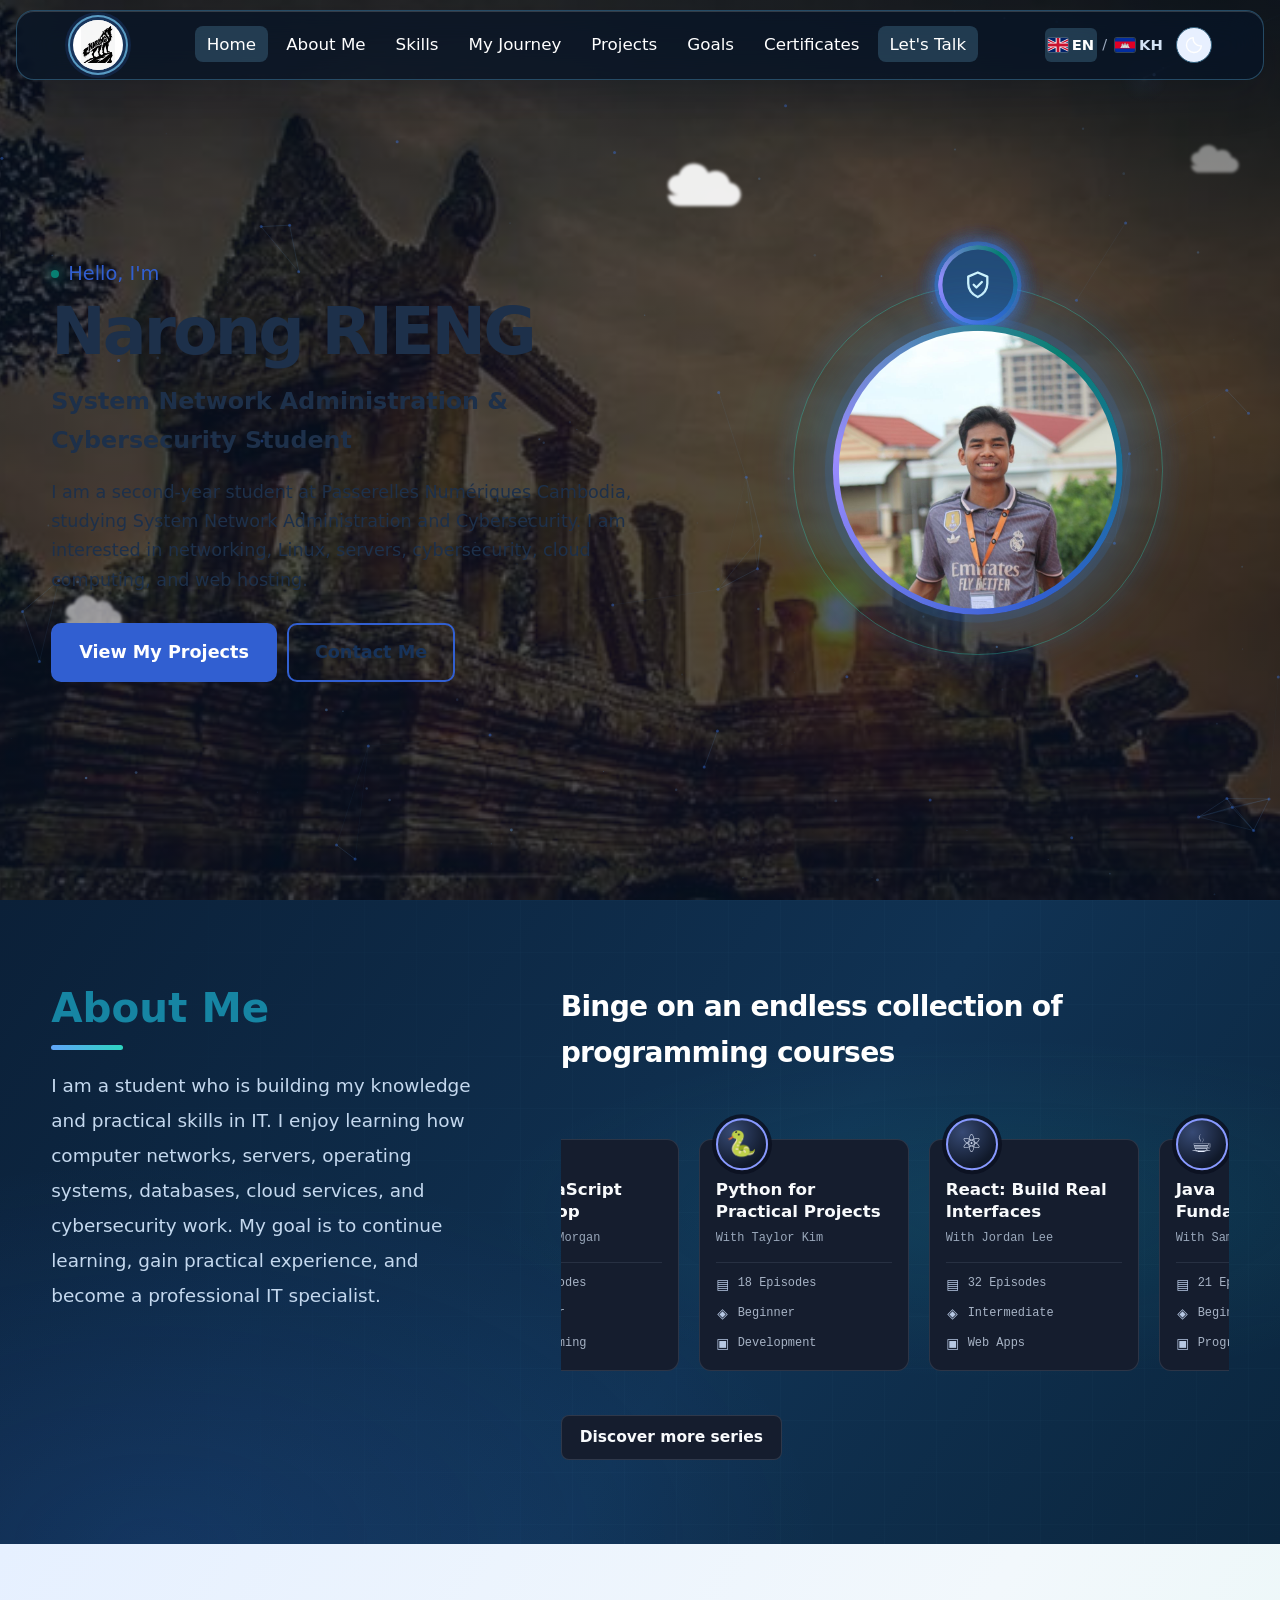
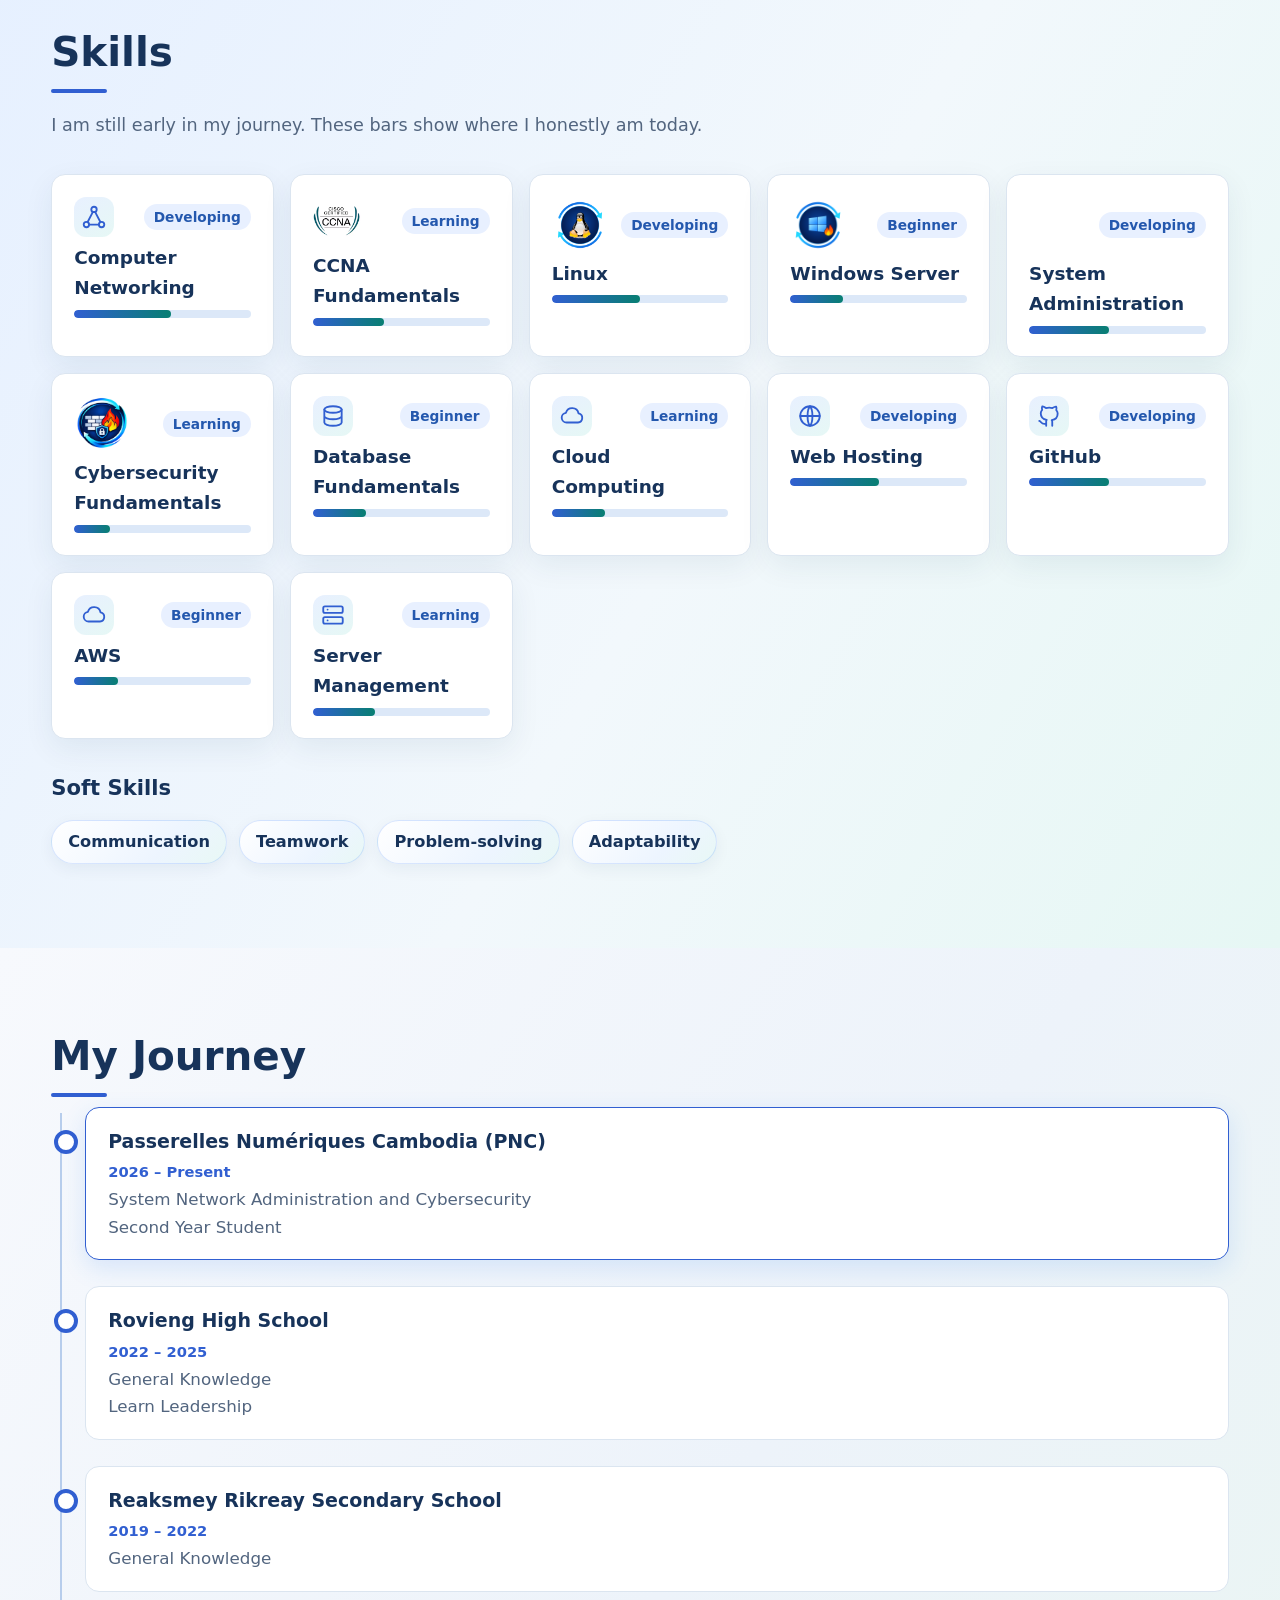
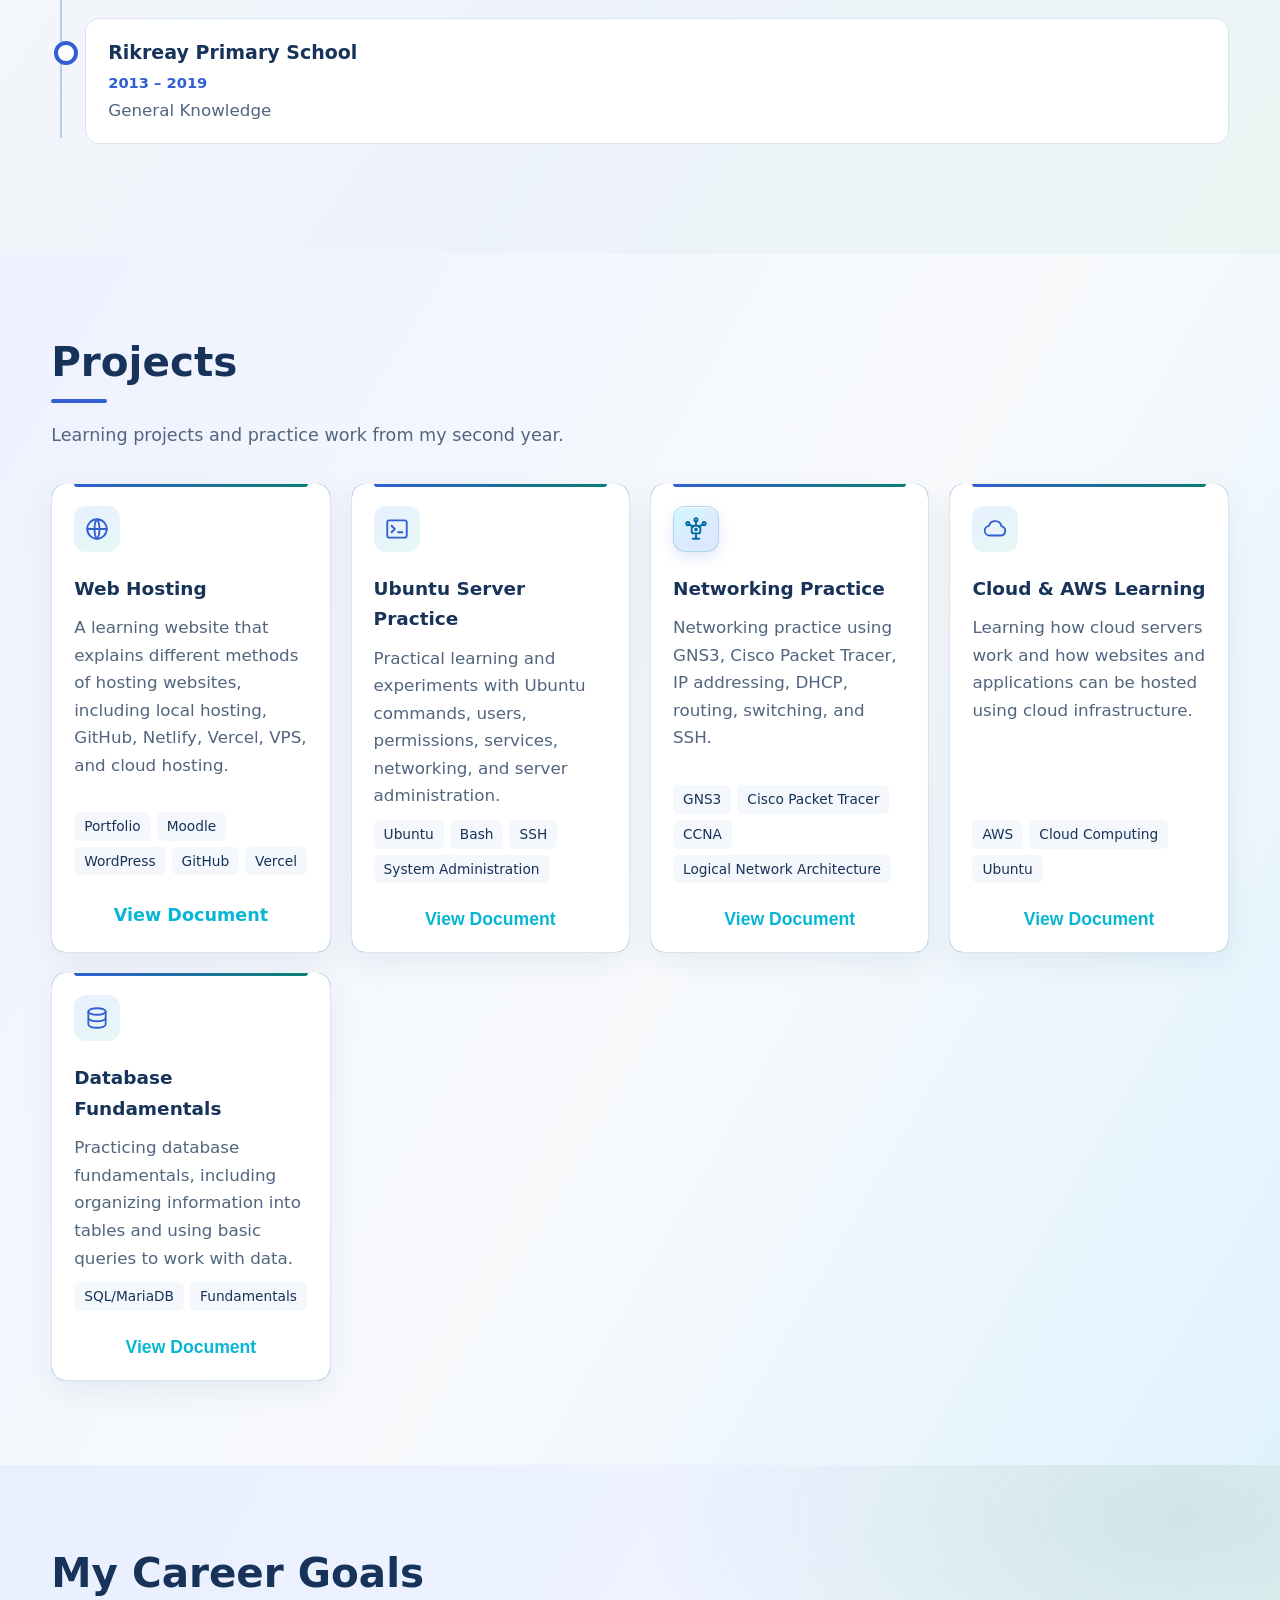
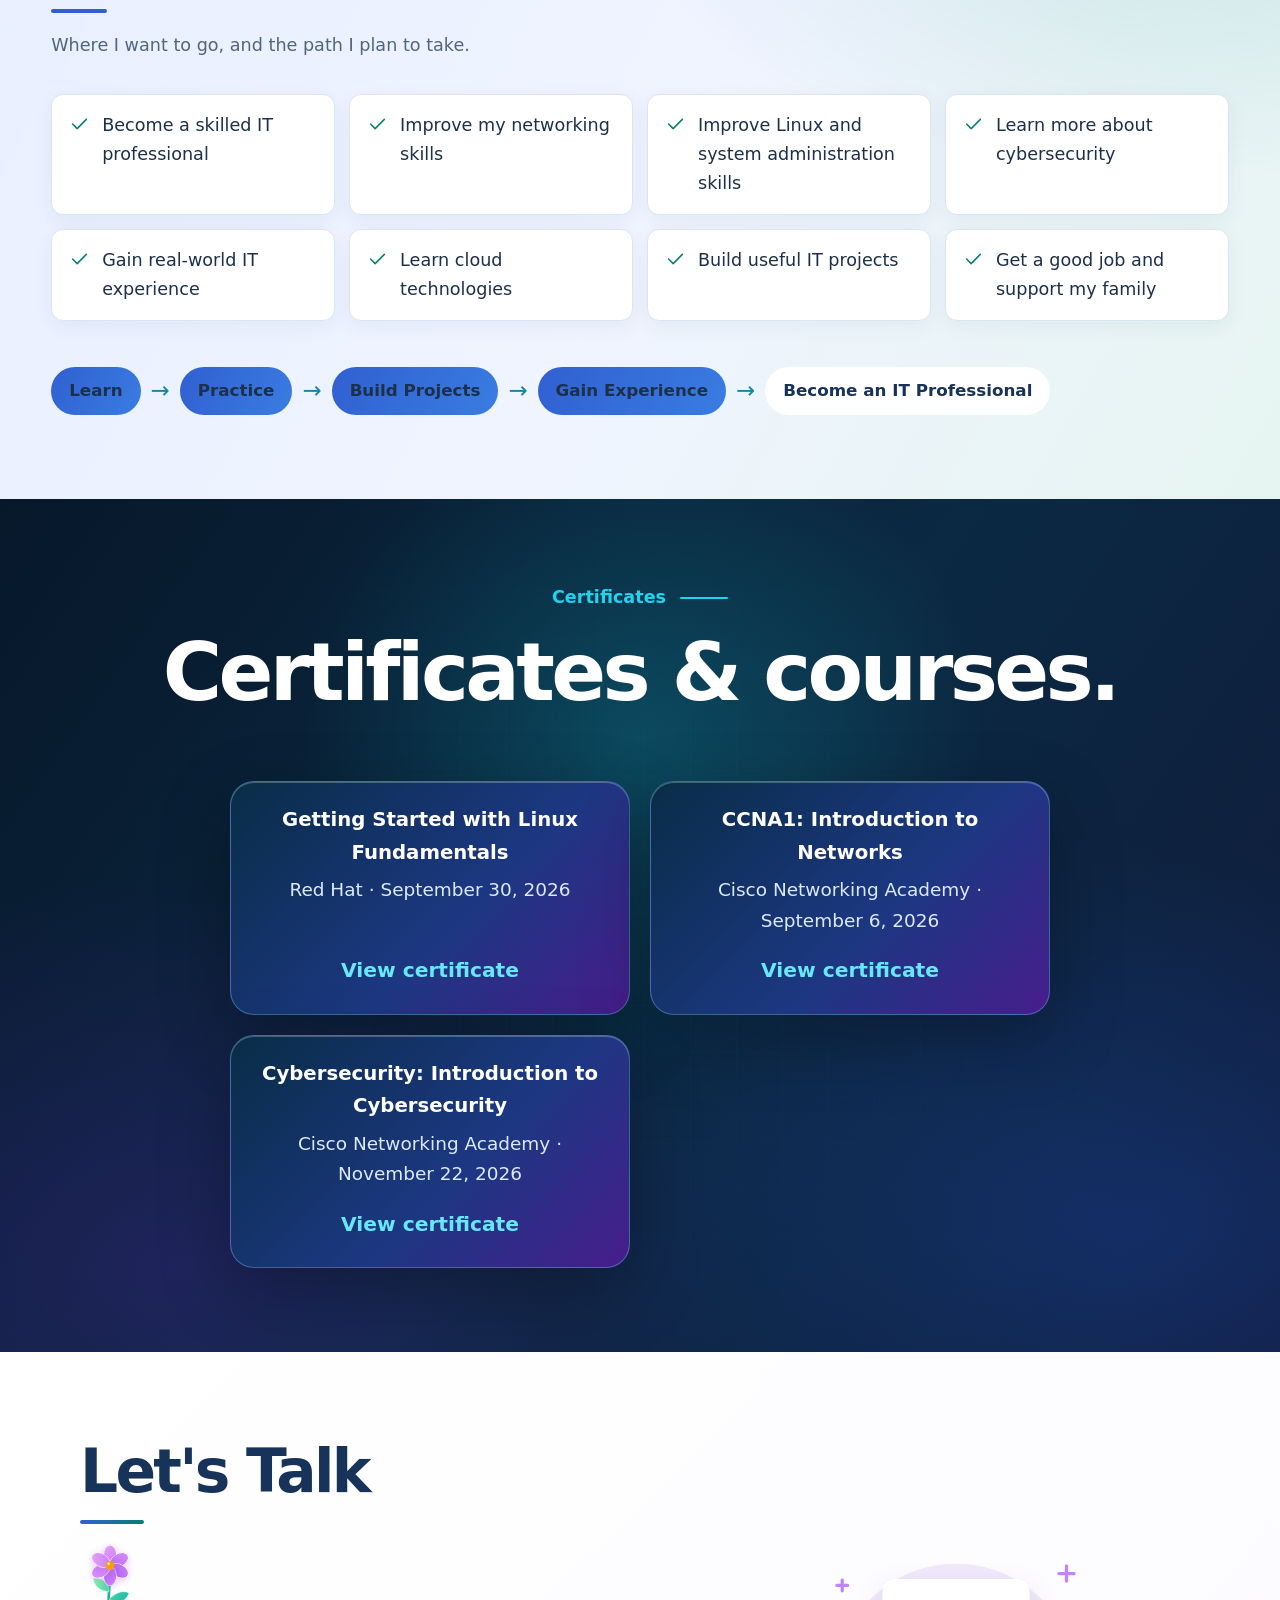
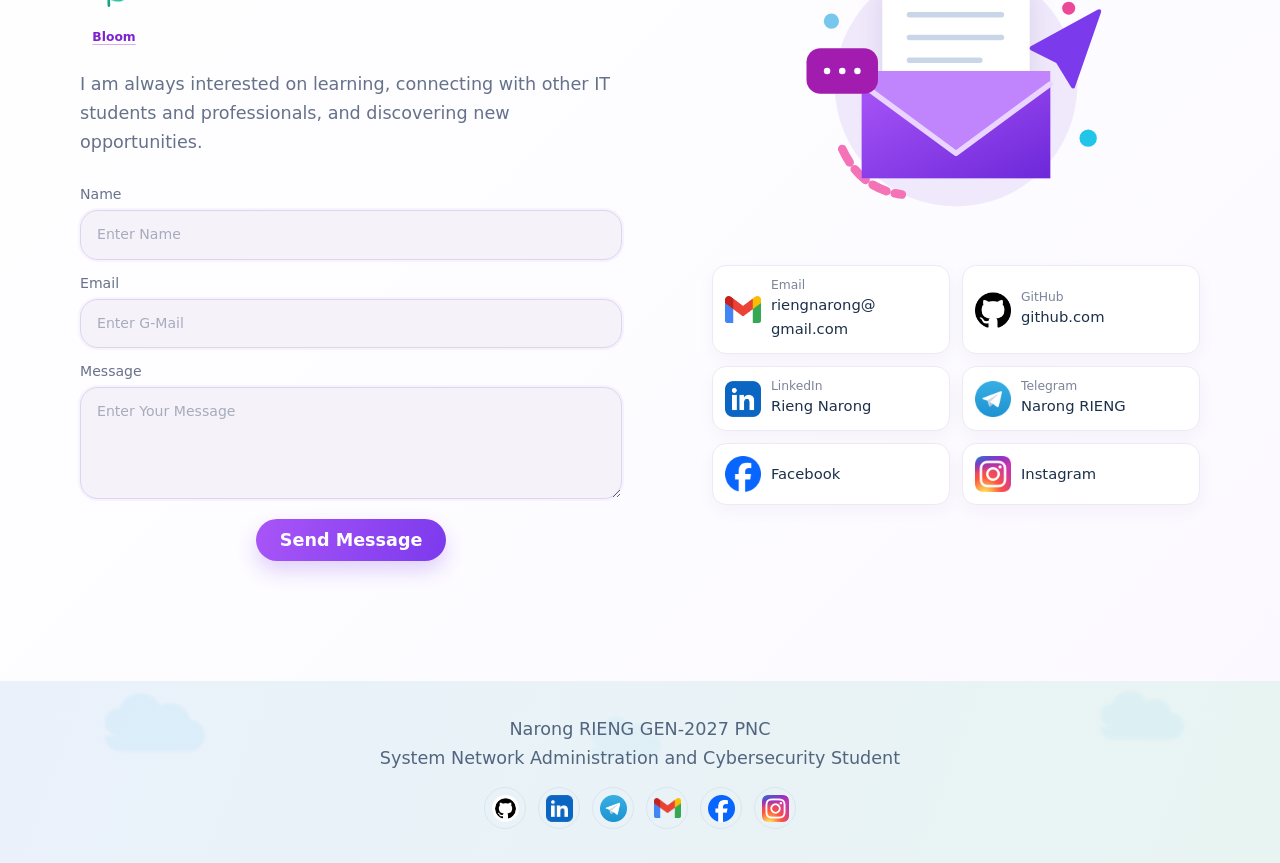
==== commit a64e2524: "update image" ====
--- a/index.html
+++ b/index.html
@@ -521,6 +521,14 @@
             <h3 data-i18n="certificates.cybersecurity">
               Cybersecurity: Introduction to Cybersecurity
             </h3>
+            <p>Cisco Networking Academy · November 22, 2026</p>
+            <a
+              class="certificate-link"
+              href="Image/Introduction_to_Cybersecurity_certificate_Narong_RIENG.png"
+              target="_blank"
+              rel="noopener noreferrer"
+              data-i18n="certificates.view"
+            >View certificate</a>
           </article>
         </div>
       </div>
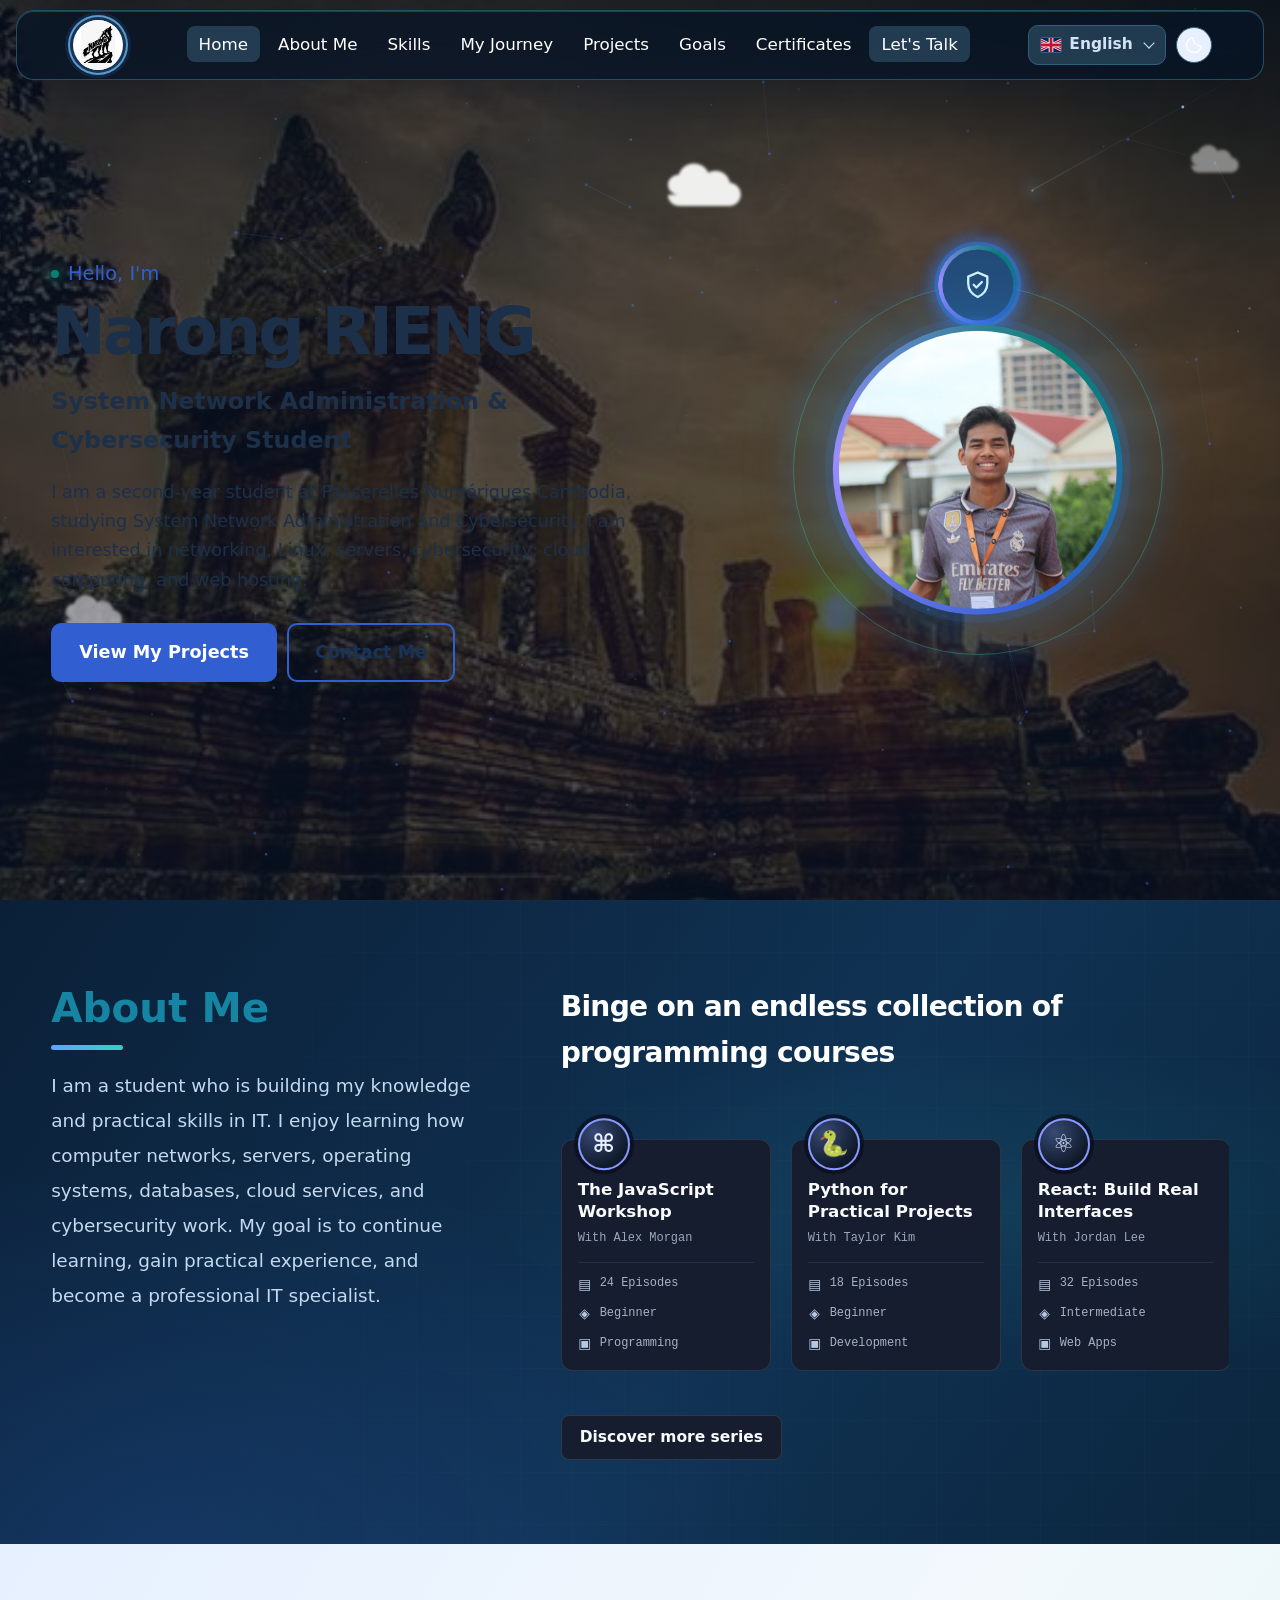
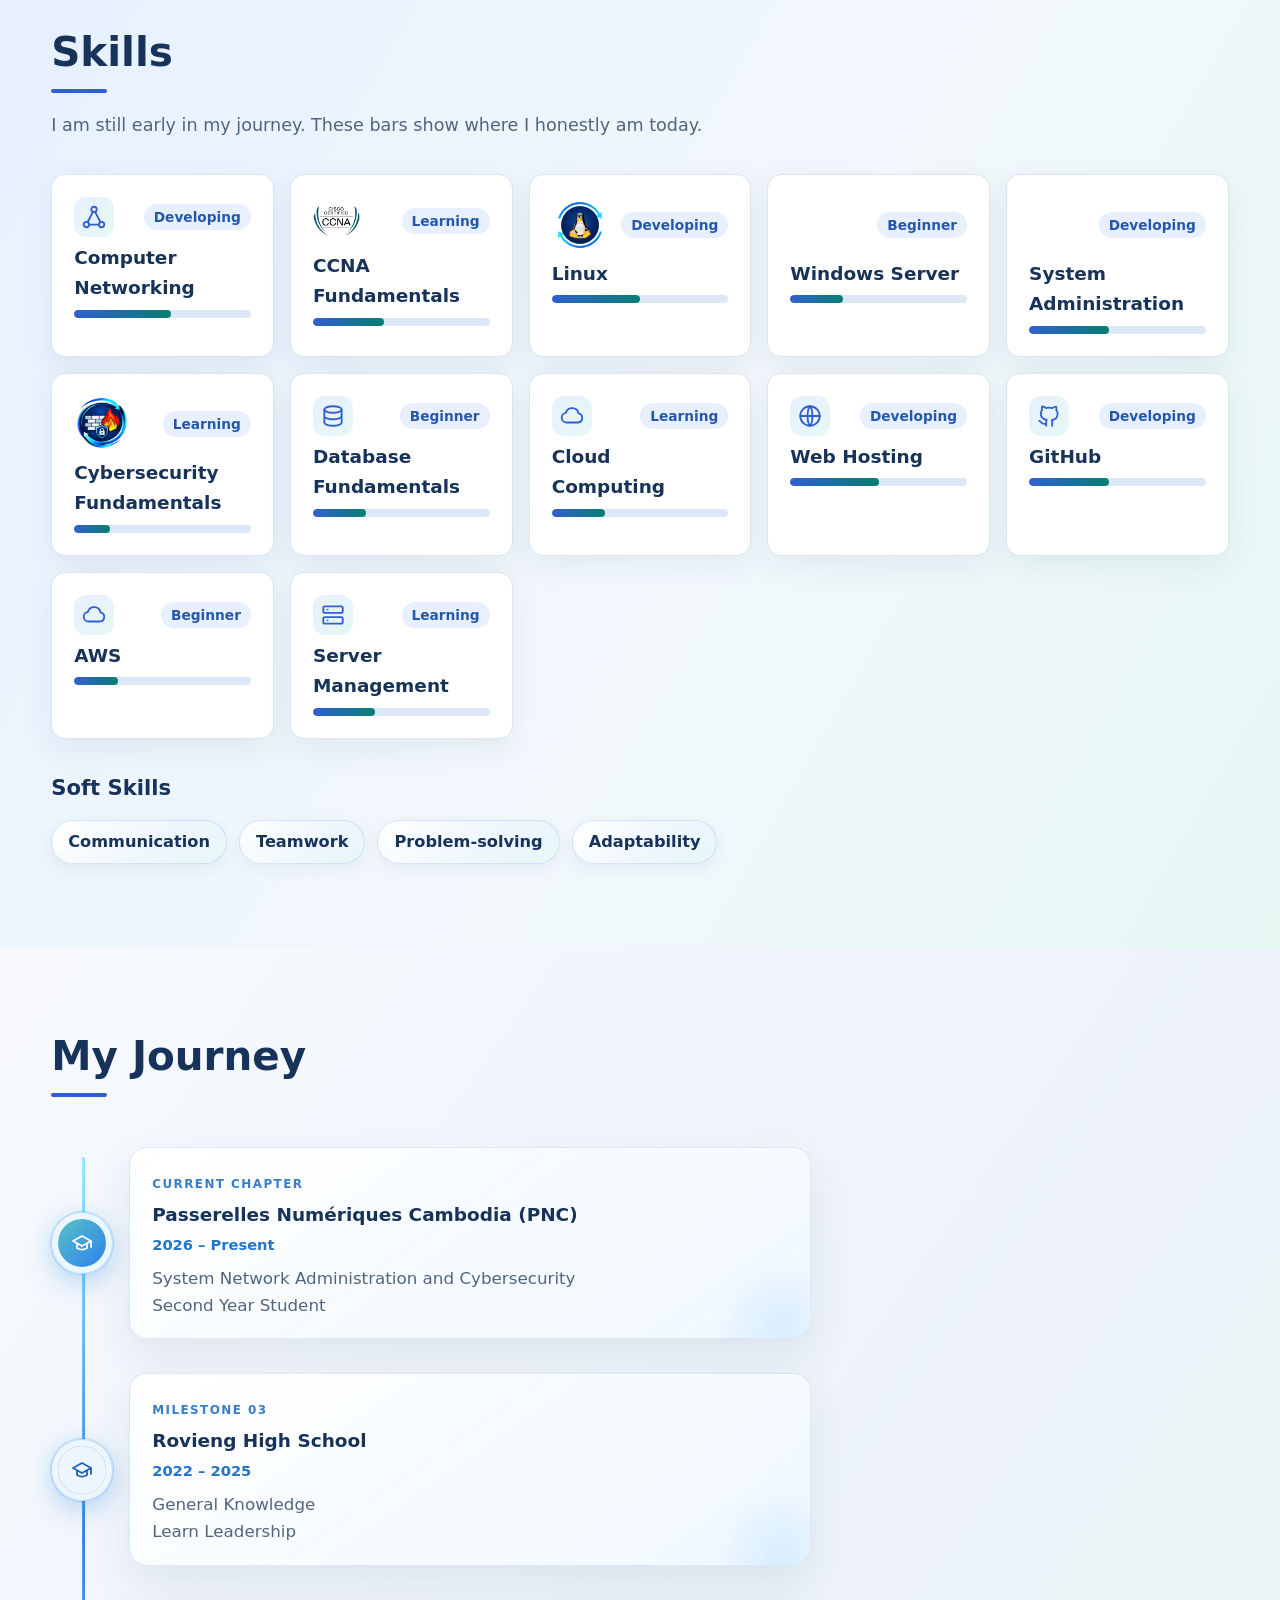
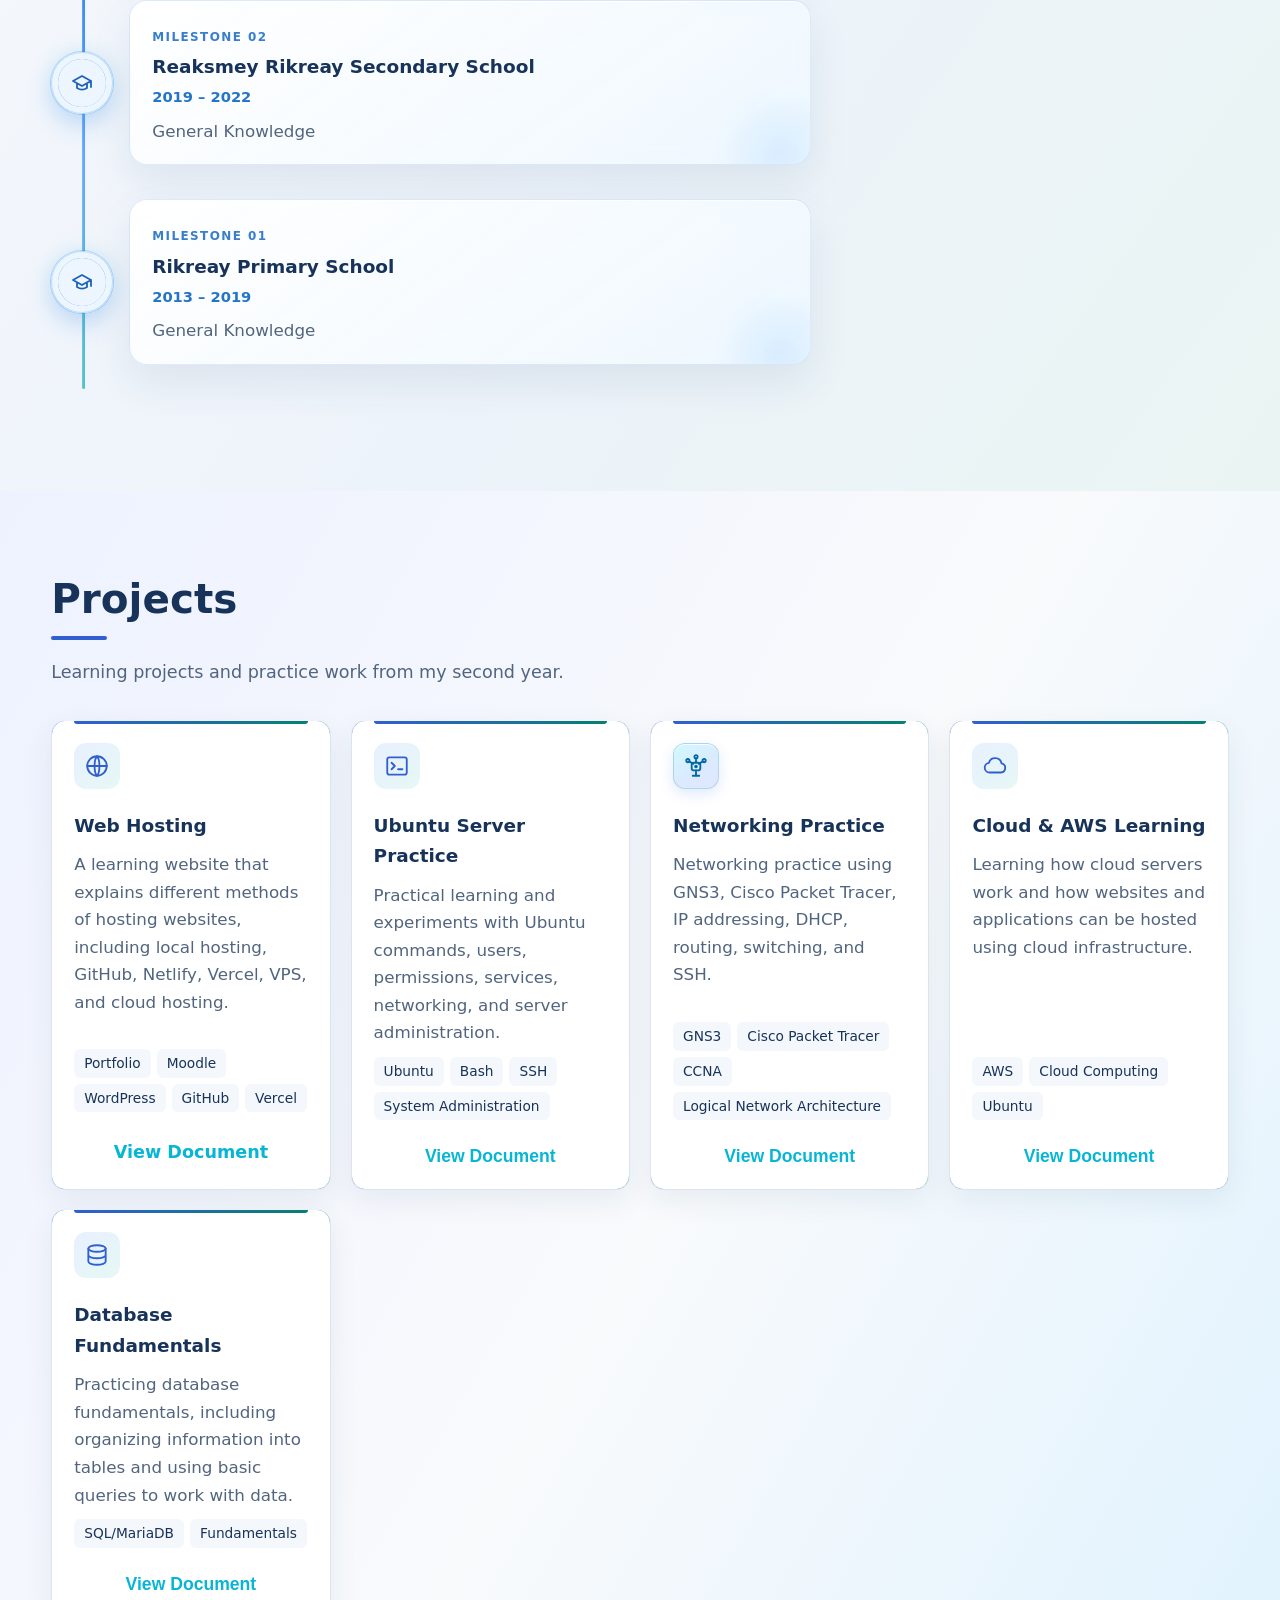
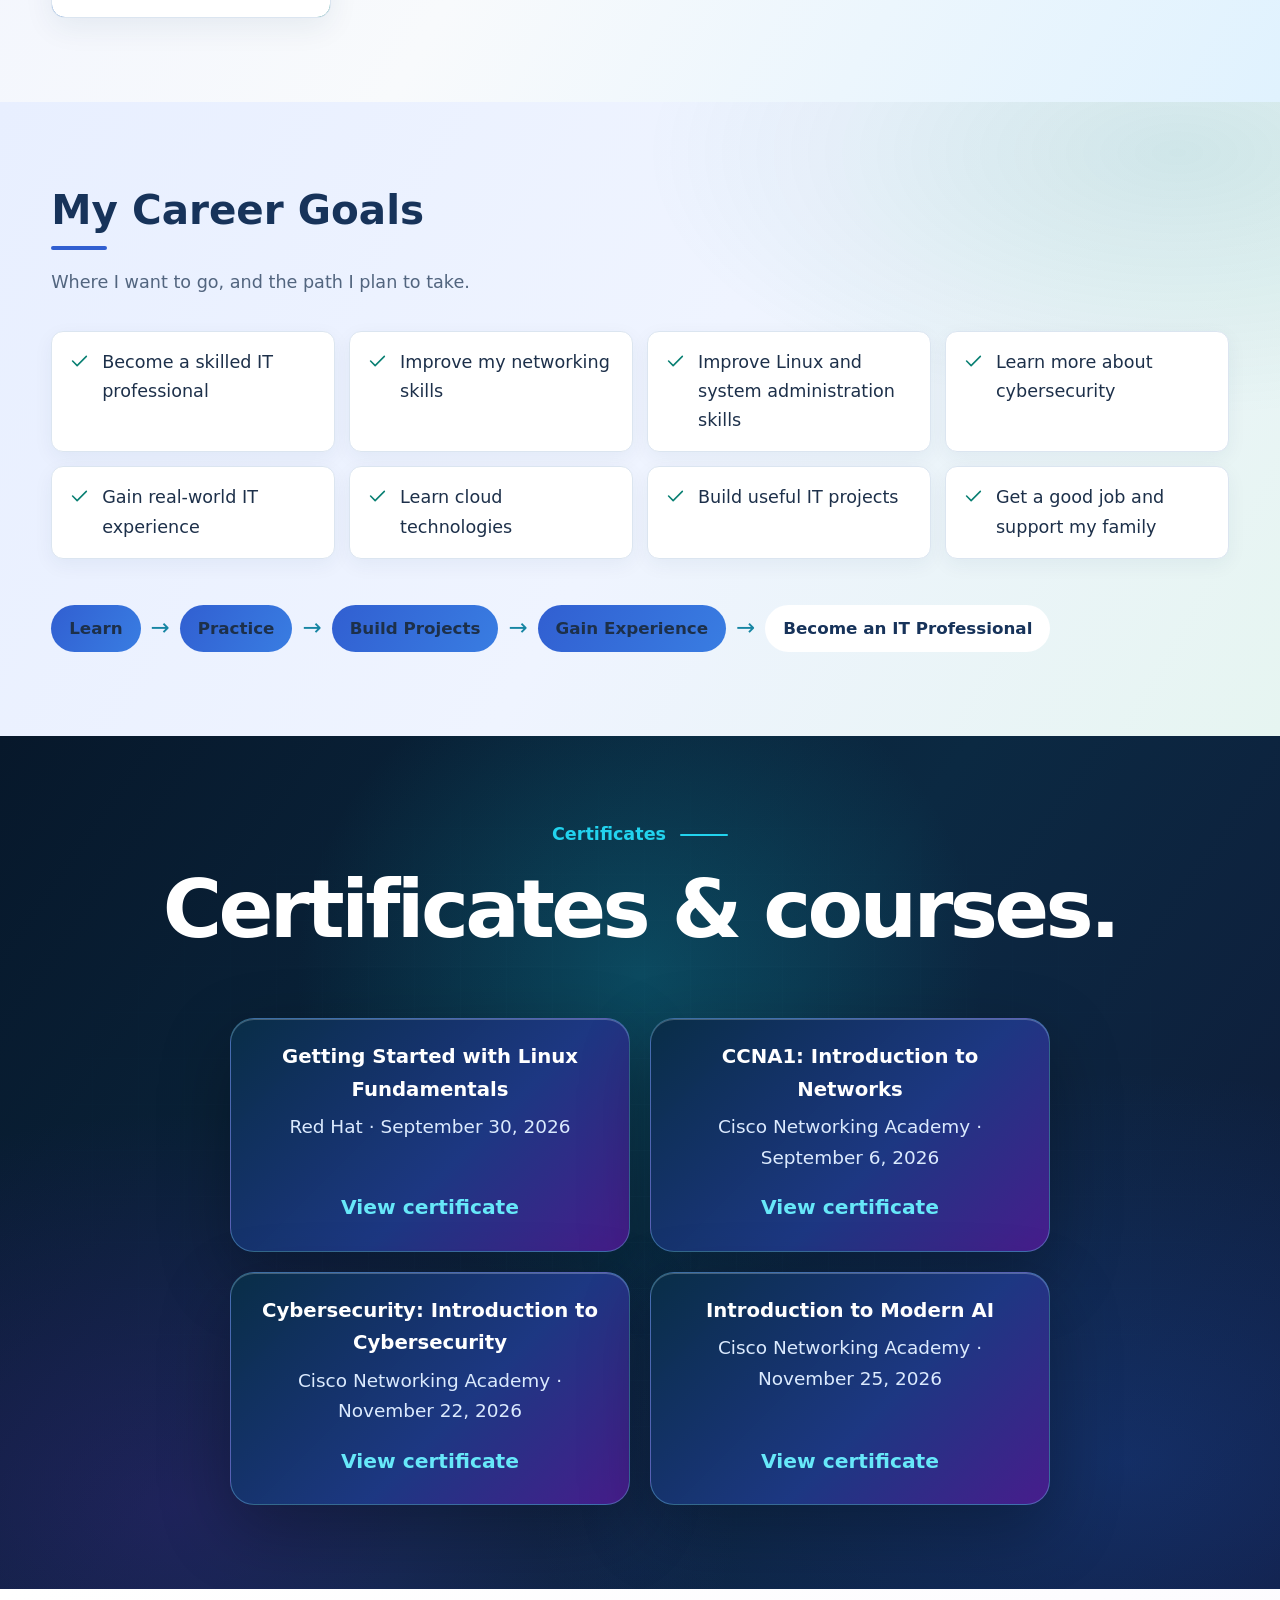
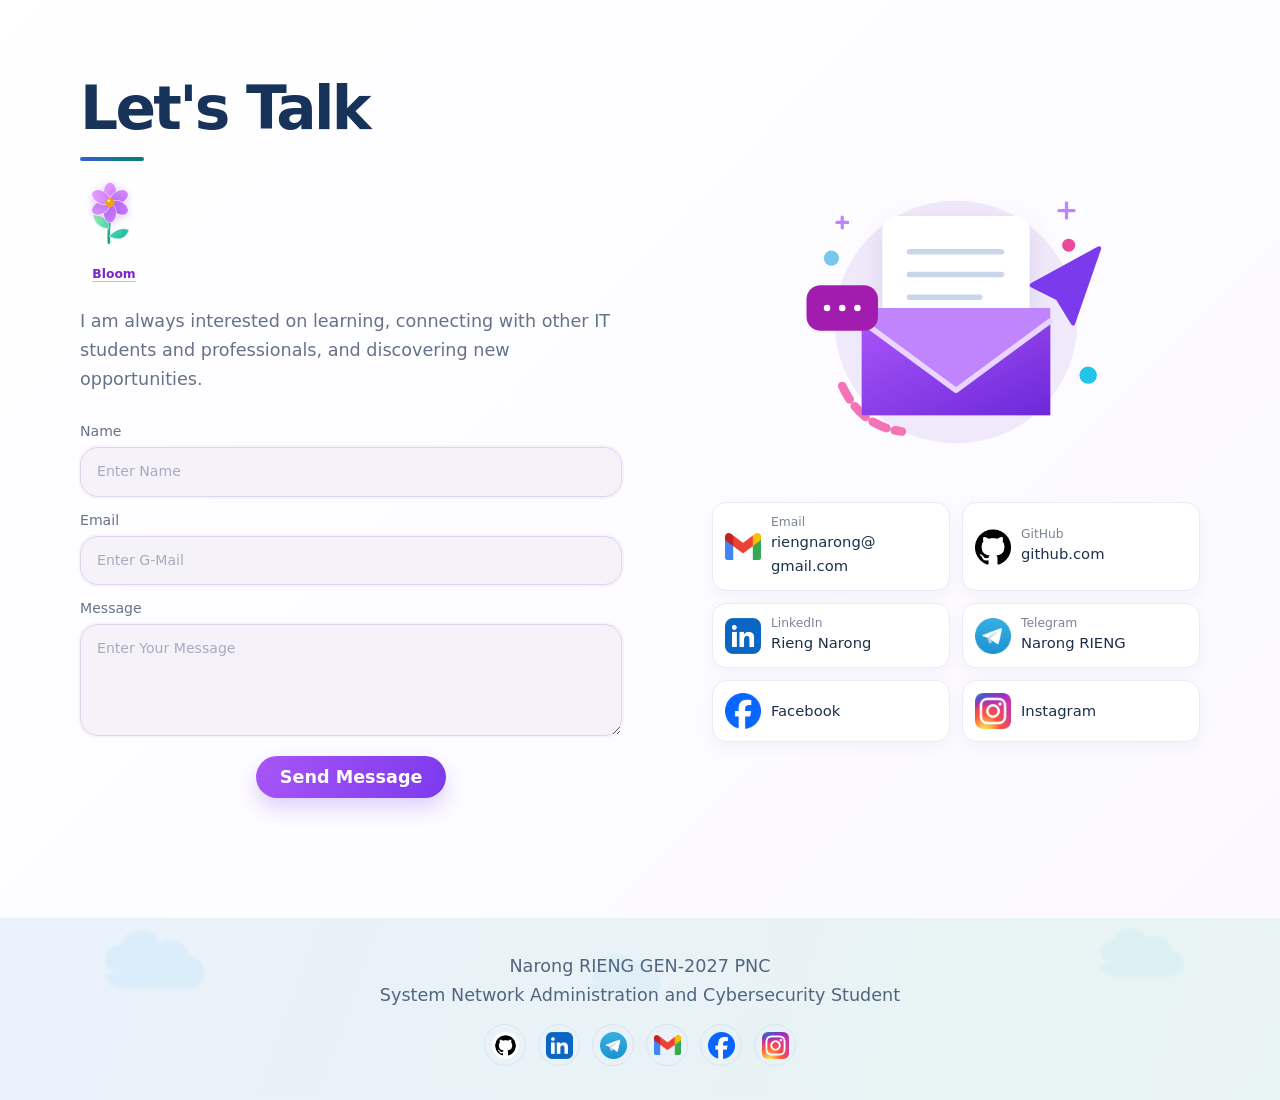
==== commit 3b21b179: "upload certificate" ====
--- a/index.html
+++ b/index.html
@@ -155,30 +155,49 @@
           <li><a class="nav-contact" href="#contact" data-i18n="nav.contact">Let's Talk</a></li>
         </ul>
         <div class="nav-actions">
-          <div
-            class="language-switch"
-            role="group"
-            aria-label="Choose language"
-            data-i18n-aria="language.label"
-          >
-            <button
-              class="language-option active"
-              type="button"
-              data-language="en"
-              aria-pressed="true"
+          <details class="language-switch" id="language-menu">
+            <summary
+              class="language-current"
+              data-i18n-aria="language.label"
+              aria-label="Choose language"
             >
-              <img src="UK%20flag.svg" alt="" width="20" height="14" /><span>EN</span>
-            </button>
-            <span class="language-divider" aria-hidden="true">/</span>
-            <button
-              class="language-option"
-              type="button"
-              data-language="km"
-              aria-pressed="false"
-            >
-              <img src="Cambodia%20flag.webp" alt="" width="20" height="14" /><span>KH</span>
-            </button>
-          </div>
+              <img
+                id="language-flag"
+                src="UK%20flag.svg"
+                alt=""
+                aria-hidden="true"
+                width="20"
+                height="14"
+              />
+              <span id="language-name">English</span>
+            </summary>
+            <div class="language-options" role="group" aria-label="Languages">
+              <button
+                class="language-option active"
+                type="button"
+                data-language="en"
+                aria-pressed="true"
+              >
+                <img src="UK%20flag.svg" alt="" aria-hidden="true" />
+                <span>English</span>
+                <svg class="language-check" viewBox="0 0 24 24" aria-hidden="true">
+                  <path d="m5 12 4 4L19 6" />
+                </svg>
+              </button>
+              <button
+                class="language-option"
+                type="button"
+                data-language="km"
+                aria-pressed="false"
+              >
+                <img src="Cambodia%20flag.webp" alt="" aria-hidden="true" />
+                <span>ខ្មែរ</span>
+                <svg class="language-check" viewBox="0 0 24 24" aria-hidden="true">
+                  <path d="m5 12 4 4L19 6" />
+                </svg>
+              </button>
+            </div>
+          </details>
           <button
             id="theme-toggle"
             type="button"
@@ -331,30 +350,50 @@
       <div class="wrap rv">
         <h2 data-i18n="education.title">My Journey</h2>
         <div class="tl">
-          <article class="now">
-            <h3>Passerelles Numériques Cambodia (PNC)</h3>
-            <small data-i18n="education.present">2026 – Present</small>
-            <p data-i18n="education.program">
-              System Network Administration and Cybersecurity<br />Second Year
-              Student
-            </p>
+          <div class="timeline-progress" aria-hidden="true"></div>
+          <article class="now timeline-item" tabindex="0">
+            <div class="timeline-node" aria-hidden="true">
+              <svg viewBox="0 0 24 24"><path d="M3 10l9-5 9 5-9 5-9-5Zm4 3v4c3 2 7 2 10 0v-4M21 10v6" /></svg>
+            </div>
+            <div class="timeline-content">
+              <span class="timeline-status">Current chapter</span>
+              <h3>Passerelles Numériques Cambodia (PNC)</h3>
+              <small data-i18n="education.present">2026 – Present</small>
+              <p data-i18n="education.program">System Network Administration and Cybersecurity<br />Second Year Student</p>
+            </div>
           </article>
-          <article>
-            <h3>Rovieng High School</h3>
-            <small>2022 – 2025</small>
-            <p data-i18n="education.highSchool">
-              General Knowledge<br />Learn Leadership
-            </p>
+          <article class="timeline-item" tabindex="0">
+            <div class="timeline-node" aria-hidden="true">
+              <svg viewBox="0 0 24 24"><path d="M3 10l9-5 9 5-9 5-9-5Zm4 3v4c3 2 7 2 10 0v-4M21 10v6" /></svg>
+            </div>
+            <div class="timeline-content">
+              <span class="timeline-status">Milestone 03</span>
+              <h3>Rovieng High School</h3>
+              <small>2022 – 2025</small>
+              <p data-i18n="education.highSchool">General Knowledge<br />Learn Leadership</p>
+            </div>
           </article>
-          <article>
-            <h3>Reaksmey Rikreay Secondary School</h3>
-            <small>2019 – 2022</small>
-            <p data-i18n="education.general">General Knowledge</p>
+          <article class="timeline-item" tabindex="0">
+            <div class="timeline-node" aria-hidden="true">
+              <svg viewBox="0 0 24 24"><path d="M3 10l9-5 9 5-9 5-9-5Zm4 3v4c3 2 7 2 10 0v-4M21 10v6" /></svg>
+            </div>
+            <div class="timeline-content">
+              <span class="timeline-status">Milestone 02</span>
+              <h3>Reaksmey Rikreay Secondary School</h3>
+              <small>2019 – 2022</small>
+              <p data-i18n="education.general">General Knowledge</p>
+            </div>
           </article>
-          <article>
-            <h3>Rikreay Primary School</h3>
-            <small>2013 – 2019</small>
-            <p data-i18n="education.general">General Knowledge</p>
+          <article class="timeline-item" tabindex="0">
+            <div class="timeline-node" aria-hidden="true">
+              <svg viewBox="0 0 24 24"><path d="M3 10l9-5 9 5-9 5-9-5Zm4 3v4c3 2 7 2 10 0v-4M21 10v6" /></svg>
+            </div>
+            <div class="timeline-content">
+              <span class="timeline-status">Milestone 01</span>
+              <h3>Rikreay Primary School</h3>
+              <small>2013 – 2019</small>
+              <p data-i18n="education.general">General Knowledge</p>
+            </div>
           </article>
         </div>
       </div>
@@ -525,6 +564,21 @@
             <a
               class="certificate-link"
               href="Image/Introduction_to_Cybersecurity_certificate_Narong_RIENG.png"
+              target="_blank"
+              rel="noopener noreferrer"
+              data-i18n="certificates.view"
+            >View certificate</a>
+          </article>
+          <article class="certificate-card">
+            <h3 data-i18n="certificates.modernAi">
+              Introduction to Modern AI
+            </h3>
+            <p data-i18n="certificates.modernAiDetails">
+              Cisco Networking Academy · November 25, 2026
+            </p>
+            <a
+              class="certificate-link"
+              href="Image/Introduction%20to%20Modern%20AI.png"
               target="_blank"
               rel="noopener noreferrer"
               data-i18n="certificates.view"
--- a/style.css
+++ b/style.css
@@ -225,27 +225,43 @@
   gap: 10px;
 }
 .language-switch {
+  position: relative;
+  color: #a9bdd5;
+}
+.language-current {
   display: flex;
+  min-height: 40px;
   align-items: center;
-  gap: 5px;
+  gap: 8px;
+  padding: 6px 12px;
+  border: 1px solid rgba(127, 151, 180, 0.25);
+  border-radius: 10px;
+  background: rgba(47, 128, 237, 0.08);
+  color: inherit;
+  font-size: 0.88rem;
+  font-weight: 650;
+  list-style: none;
+  cursor: pointer;
   white-space: nowrap;
 }
-.language-option {
-  display: inline-flex;
-  align-items: center;
-  gap: 4px;
-  padding: 5px 3px;
-  border: 0;
-  border-radius: 6px;
-  background: transparent;
-  color: #a9bdd5;
-  font: inherit;
-  font-size: 0.84rem;
-  font-weight: 600;
-  cursor: pointer;
-  transition: color 0.2s, background 0.2s;
-}
-.language-option img {
+.language-current::-webkit-details-marker {
+  display: none;
+}
+.language-current::after {
+  width: 7px;
+  height: 7px;
+  margin: -4px 0 0 4px;
+  transform: rotate(45deg);
+  border-right: 1.5px solid currentColor;
+  border-bottom: 1.5px solid currentColor;
+  content: "";
+  transition: transform 160ms ease;
+}
+.language-switch[open] .language-current::after {
+  margin-top: 4px;
+  transform: rotate(225deg);
+}
+.language-current img {
   display: block;
   width: 20px;
   height: 14px;
@@ -253,16 +269,60 @@
   border-radius: 2px;
   box-shadow: 0 0 0 1px rgba(127, 151, 180, 0.35);
 }
+.language-options {
+  position: absolute;
+  z-index: 20;
+  top: calc(100% + 8px);
+  right: 0;
+  width: 238px;
+  padding: 5px;
+  border: 1px solid rgba(148, 163, 184, 0.22);
+  border-radius: 14px;
+  background: #fff;
+  box-shadow: 0 16px 38px rgba(4, 17, 33, 0.22);
+}
+.language-option {
+  display: grid;
+  width: 100%;
+  min-height: 54px;
+  grid-template-columns: 28px 1fr 20px;
+  align-items: center;
+  gap: 12px;
+  padding: 9px 14px;
+  border: 0;
+  border-radius: 9px;
+  background: transparent;
+  color: #182b44;
+  font: inherit;
+  text-align: left;
+  cursor: pointer;
+  transition: background-color 160ms ease;
+}
+.language-option + .language-option {
+  border-top: 1px solid #e8edf3;
+}
 .language-option:hover,
 .language-option.active {
-  color: #fff;
-}
-.language-option.active {
-  background: rgba(47, 128, 237, 0.15);
-}
-.language-divider {
-  color: rgba(213, 229, 251, 0.5);
-  font-size: 0.82rem;
+  background: #f1f5f9;
+}
+.language-option img {
+  width: 24px;
+  height: 24px;
+  border-radius: 50%;
+  object-fit: cover;
+}
+.language-check {
+  width: 20px;
+  height: 20px;
+  fill: none;
+  stroke: #14b86e;
+  stroke-linecap: round;
+  stroke-linejoin: round;
+  stroke-width: 2.5;
+  visibility: hidden;
+}
+.language-option.active .language-check {
+  visibility: visible;
 }
 .logo {
   display: flex;
@@ -977,47 +1037,259 @@
 /* timeline */
 .tl {
   position: relative;
-  padding-left: 34px;
-}
+  width: min(100%, 760px);
+  margin: 42px 0 0;
+  padding: 8px 0 8px 78px;
+}
+
+.tl::before,
+.timeline-progress {
+  position: absolute;
+  z-index: 0;
+  left: 31px;
+  width: 3px;
+  border-radius: 999px;
+}
+
 .tl::before {
   content: "";
-  position: absolute;
-  left: 9px;
-  top: 6px;
-  bottom: 6px;
-  width: 2px;
-  background: #b7cdec;
-}
+  inset: 18px auto 18px 31px;
+  background: linear-gradient(180deg, rgba(47, 128, 237, 0.12), rgba(85, 194, 197, 0.22));
+}
+
+.timeline-progress {
+  top: 18px;
+  height: calc(100% - 36px);
+  transform-origin: top;
+  background: linear-gradient(180deg, #8cecff 0%, #2f80ed 45%, #63a8ff 72%, #55c2c5 100%);
+  box-shadow:
+    0 0 12px rgba(47, 128, 237, 0.55),
+    0 0 28px rgba(85, 194, 197, 0.22);
+  clip-path: inset(0 0 100% 0);
+  transition: clip-path 1.2s cubic-bezier(0.22, 1, 0.36, 1);
+}
+
+.tl.is-visible .timeline-progress {
+  clip-path: inset(0);
+}
+
 .tl article {
   position: relative;
-  margin-bottom: 26px;
-  background: #fff;
-  border: 1px solid var(--line);
-  border-radius: var(--r);
-  padding: 18px 22px;
-}
-.tl article::before {
+  z-index: 1;
+  width: 100%;
+  margin: 0 0 34px;
+  padding: 0;
+  border: 0;
+  background: transparent;
+  text-align: left;
+  opacity: 0;
+  transform: translateY(22px);
+  transition:
+    opacity 0.65s ease,
+    transform 0.65s cubic-bezier(0.22, 1, 0.36, 1);
+}
+
+.tl.is-visible article {
+  opacity: 1;
+  transform: translateY(0);
+}
+
+.tl.is-visible article:nth-of-type(1) { transition-delay: 0.15s; }
+.tl.is-visible article:nth-of-type(2) { transition-delay: 0.32s; }
+.tl.is-visible article:nth-of-type(3) { transition-delay: 0.49s; }
+.tl.is-visible article:nth-of-type(4) { transition-delay: 0.66s; }
+
+.timeline-content {
+  position: relative;
+  min-height: 0;
+  padding: 20px 22px;
+  overflow: hidden;
+  border: 1px solid rgba(113, 163, 220, 0.22);
+  border-radius: 18px;
+  background:
+    linear-gradient(145deg, rgba(255, 255, 255, 0.98), rgba(238, 247, 255, 0.94));
+  box-shadow:
+    0 18px 42px rgba(23, 65, 112, 0.09),
+    inset 0 1px rgba(255, 255, 255, 0.9);
+  backdrop-filter: blur(14px);
+  transition:
+    transform 280ms ease,
+    border-color 280ms ease,
+    box-shadow 280ms ease;
+}
+
+.timeline-content::after {
+  position: absolute;
+  right: -40px;
+  bottom: -60px;
+  width: 140px;
+  height: 140px;
+  border-radius: 50%;
+  background: radial-gradient(circle, rgba(79, 168, 255, 0.14), transparent 68%);
   content: "";
+  pointer-events: none;
+}
+
+.timeline-item:hover .timeline-content,
+.timeline-item:focus-visible .timeline-content {
+  transform: translateY(-5px);
+  border-color: rgba(47, 128, 237, 0.48);
+  box-shadow:
+    0 22px 48px rgba(23, 65, 112, 0.14),
+    0 0 24px rgba(47, 128, 237, 0.08);
+}
+
+.timeline-node {
   position: absolute;
-  left: -32px;
-  top: 22px;
-  width: 16px;
-  height: 16px;
+  z-index: 2;
+  top: 50%;
+  left: -78px;
+  display: grid;
+  width: 62px;
+  height: 62px;
+  place-items: center;
+  transform: translateY(-50%);
+  border: 7px solid #edf5ff;
   border-radius: 50%;
-  background: #fff;
-  border: 4px solid var(--blue);
-}
-.tl article.now {
-  border-color: var(--blue);
-  box-shadow: 0 8px 24px rgba(47, 128, 237, 0.15);
-}
+  background:
+    linear-gradient(#edf5ff, #edf5ff) padding-box,
+    linear-gradient(135deg, #55c2c5, #2f80ed, #8cecff) border-box;
+  box-shadow:
+    0 0 0 1px rgba(47, 128, 237, 0.28),
+    0 12px 26px rgba(47, 128, 237, 0.22),
+    0 0 22px rgba(85, 194, 197, 0.16);
+  color: #1b62b8;
+  transition:
+    transform 280ms ease,
+    box-shadow 280ms ease;
+}
+
+.timeline-node::before {
+  position: absolute;
+  inset: -7px;
+  border: 1px solid rgba(96, 185, 255, 0.38);
+  border-radius: 50%;
+  content: "";
+}
+
+.timeline-node svg {
+  width: 24px;
+  height: 24px;
+  fill: none;
+  stroke: currentColor;
+  stroke-linecap: round;
+  stroke-linejoin: round;
+  stroke-width: 1.8;
+}
+
+.timeline-item:hover .timeline-node,
+.timeline-item:focus-visible .timeline-node {
+  transform: translateY(-50%) scale(1.08) rotate(-3deg);
+  box-shadow:
+    0 0 0 1px rgba(47, 128, 237, 0.38),
+    0 16px 32px rgba(47, 128, 237, 0.28),
+    0 0 34px rgba(85, 194, 197, 0.28);
+}
+
+.timeline-item.now .timeline-node {
+  color: #fff;
+  background:
+    linear-gradient(135deg, #55c2c5, #2f80ed) padding-box,
+    linear-gradient(135deg, #dffeff, #55c2c5, #8cecff) border-box;
+  animation: timeline-pulse 2.4s ease-out infinite;
+}
+
+@keyframes timeline-pulse {
+  0%, 100% { box-shadow: 0 0 0 1px rgba(47, 128, 237, 0.38), 0 12px 26px rgba(47, 128, 237, 0.24), 0 0 22px rgba(85, 194, 197, 0.22); }
+  50% { box-shadow: 0 0 0 8px rgba(47, 128, 237, 0), 0 16px 32px rgba(47, 128, 237, 0.28), 0 0 38px rgba(85, 194, 197, 0.42); }
+}
+
+.timeline-status {
+  display: inline-block;
+  margin-bottom: 8px;
+  color: #397ecb;
+  font-size: 0.68rem;
+  font-weight: 800;
+  letter-spacing: 0.12em;
+  text-transform: uppercase;
+}
+
 .tl h3 {
+  position: relative;
+  z-index: 1;
+  margin: 0 0 5px;
   color: var(--navy);
-  font-size: 1.08rem;
-}
+  font-size: 1.05rem;
+  line-height: 1.35;
+}
+
 .tl small {
-  color: var(--blue);
-  font-weight: 600;
+  position: relative;
+  z-index: 1;
+  display: block;
+  margin-bottom: 8px;
+  color: #2474c8;
+  font-weight: 800;
+}
+
+.tl p {
+  position: relative;
+  z-index: 1;
+  margin: 0;
+  color: var(--mute);
+  font-size: 0.92rem;
+  line-height: 1.6;
+}
+
+@media (max-width: 760px) {
+  .tl {
+    width: 100%;
+    padding-left: 68px;
+  }
+
+  .tl::before,
+  .timeline-progress {
+    left: 27px;
+  }
+
+  .timeline-progress {
+    height: calc(100% - 36px);
+  }
+
+  .tl article {
+    width: 100%;
+    margin: 0 0 28px;
+    text-align: left;
+  }
+
+  .timeline-node {
+    left: -70px;
+    width: 58px;
+    height: 58px;
+  }
+
+  .timeline-item:hover .timeline-node,
+  .timeline-item:focus-visible .timeline-node,
+  .timeline-item.now .timeline-node {
+    transform: translateY(-50%) scale(1.05);
+  }
+
+  .timeline-content {
+    min-height: 0;
+  }
+}
+
+@media (prefers-reduced-motion: reduce) {
+  .timeline-progress,
+  .tl article,
+  .timeline-content,
+  .timeline-node {
+    transition-duration: 0.01ms !important;
+  }
+
+  .timeline-item.now .timeline-node {
+    animation: none;
+  }
 }
 .tl p {
   color: var(--mute);
@@ -1786,18 +2058,10 @@
   color: var(--navy);
   border-color: var(--line);
 }
-body.light-mode .language-option {
-  color: var(--mute);
-}
-body.light-mode .language-option:hover,
-body.light-mode .language-option.active {
+body.light-mode .language-current {
+  border-color: var(--line);
+  background: var(--pale-blue);
   color: var(--navy);
-}
-body.light-mode .language-option.active {
-  background: var(--pale-blue);
-}
-body.light-mode .language-divider {
-  color: #9aa9bd;
 }
 body.light-mode #home {
   background:
@@ -2211,37 +2475,29 @@
 .series-carousel {
   width: 100%;
   margin-inline: 0;
-  overflow-x: auto;
-  overscroll-behavior-x: contain;
-  scrollbar-color: #9bacbf #151d2e;
-  scrollbar-width: thin;
-  -webkit-overflow-scrolling: touch;
-}
-.series-carousel::-webkit-scrollbar {
-  height: 7px;
-}
-.series-carousel::-webkit-scrollbar-track {
-  border-radius: 999px;
-  background: #151d2e;
-}
-.series-carousel::-webkit-scrollbar-thumb {
-  border: 1px solid #0b1020;
-  border-radius: 999px;
-  background: #9bacbf;
-}
-.series-carousel::-webkit-scrollbar-thumb:hover {
-  background: #c5d3e4;
+  overflow: hidden;
+  border-radius: 12px;
 }
 .series-track {
   display: flex;
   width: max-content;
-  gap: var(--series-gap, 20px);
-  padding: 38px 4px 20px;
+  padding: 38px 0 20px;
   list-style: none;
+  animation: series-marquee 48s linear infinite;
+}
+.series-carousel:hover .series-track,
+.series-carousel:focus .series-track {
+  animation-play-state: paused;
+}
+@keyframes series-marquee {
+  to {
+    transform: translateX(-50%);
+  }
 }
 .series-item {
   flex: 0 0 210px;
   width: 210px;
+  margin-right: 20px;
 }
 .series-card {
   position: relative;
@@ -2348,6 +2604,26 @@
     flex-basis: 210px;
   }
 }
+@media (prefers-reduced-motion: reduce) {
+  .series-carousel {
+    overflow: visible;
+  }
+
+  .series-track {
+    width: 100%;
+    flex-wrap: wrap;
+    animation: none;
+  }
+
+  .series-item {
+    flex: 1 1 210px;
+    margin-right: 0;
+  }
+
+  .series-item[data-series-clone] {
+    display: none;
+  }
+}
 
 #skills {
   background: linear-gradient(120deg, #e6f0ff, #f2f8fc 55%, #e6f7f4);
@@ -2462,18 +2738,16 @@
   background: var(--theme-nav-highlight);
   color: var(--theme-nav-text);
 }
-body[data-theme] nav .language-option {
+body[data-theme] nav .language-current {
+  border-color: var(--theme-nav-border);
+  background: var(--theme-nav-highlight);
   color: var(--theme-nav-muted);
   transition:
     color 0.6s ease,
     background-color 0.6s ease;
 }
-body[data-theme] nav .language-option:hover,
-body[data-theme] nav .language-option.active {
+body[data-theme] nav .language-current:hover {
   color: var(--theme-nav-text);
-}
-body[data-theme] nav .language-option.active {
-  background: var(--theme-nav-highlight);
 }
 body[data-theme] #theme-toggle,
 body[data-theme] #menu {
@@ -2496,7 +2770,7 @@
   body[data-theme],
   body[data-theme] nav,
   body[data-theme] nav ul a,
-  body[data-theme] nav .language-option {
+  body[data-theme] nav .language-current {
     transition: none;
   }
 }
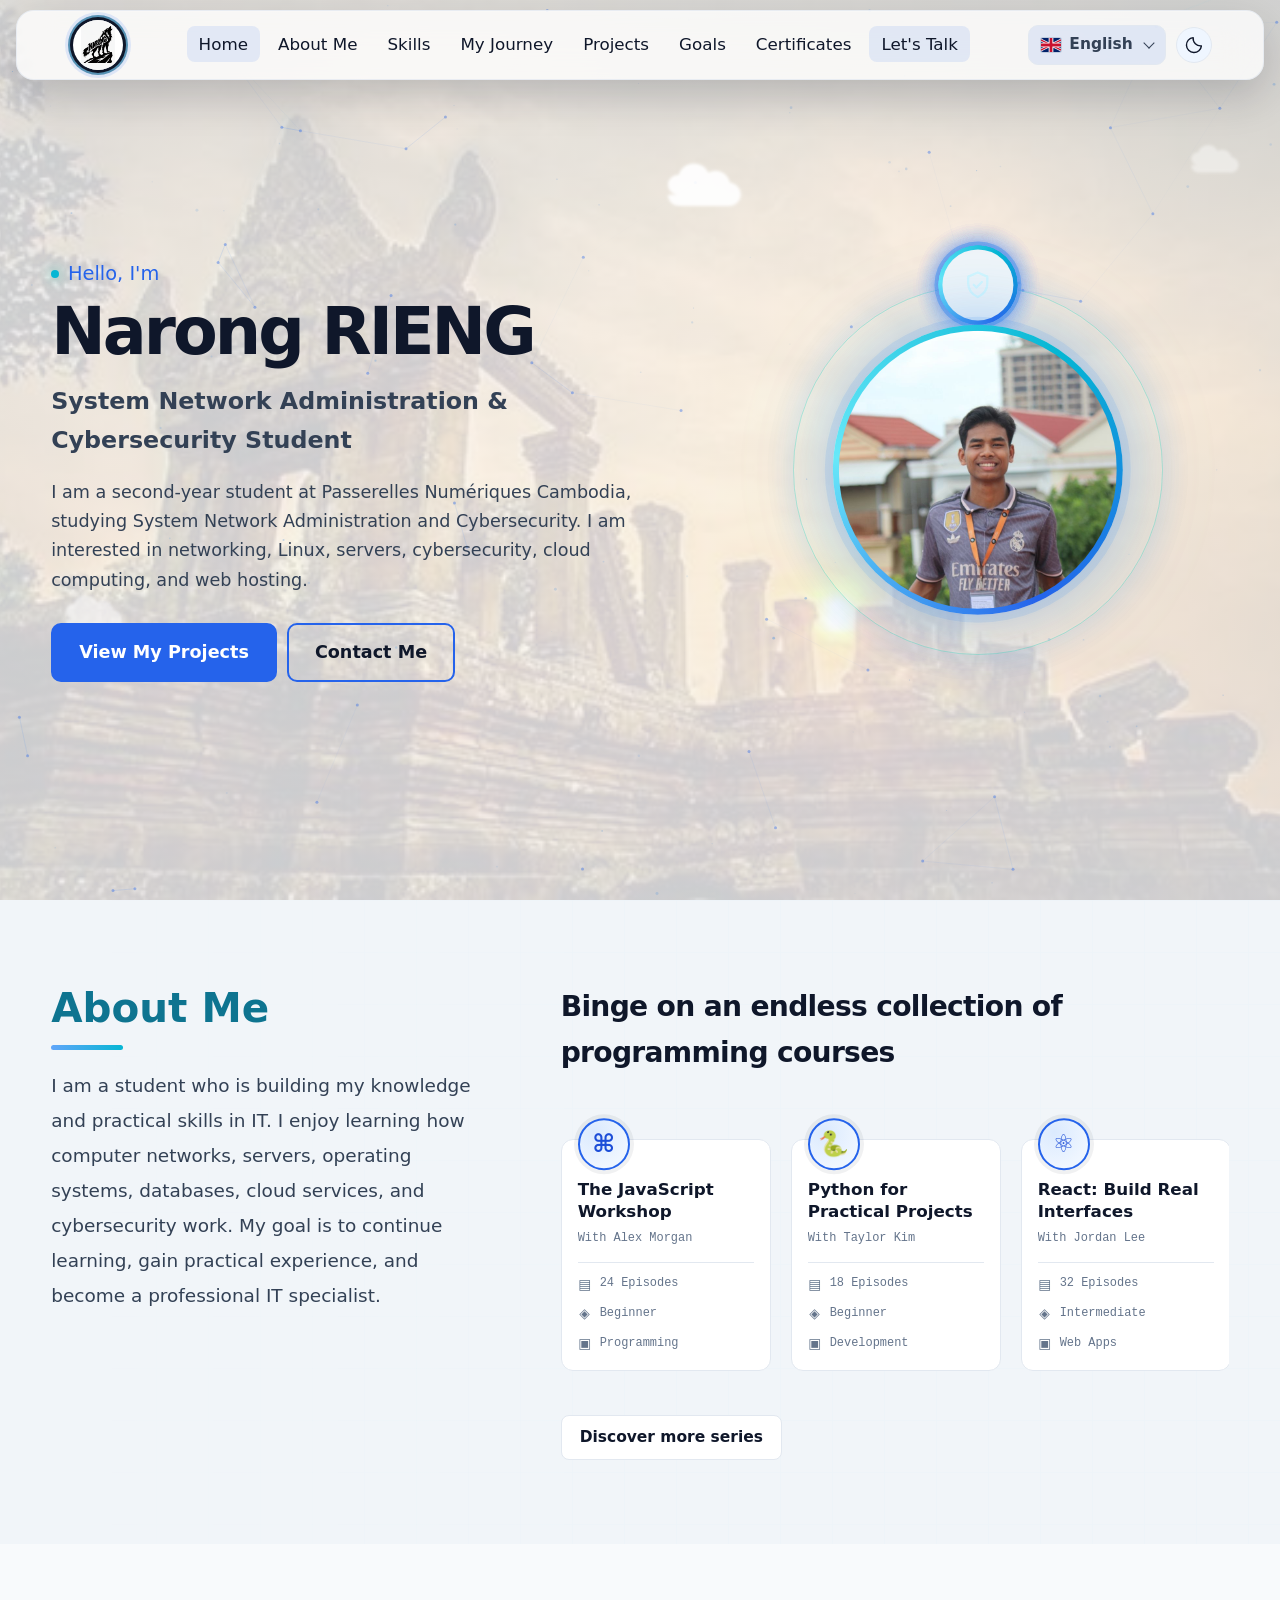
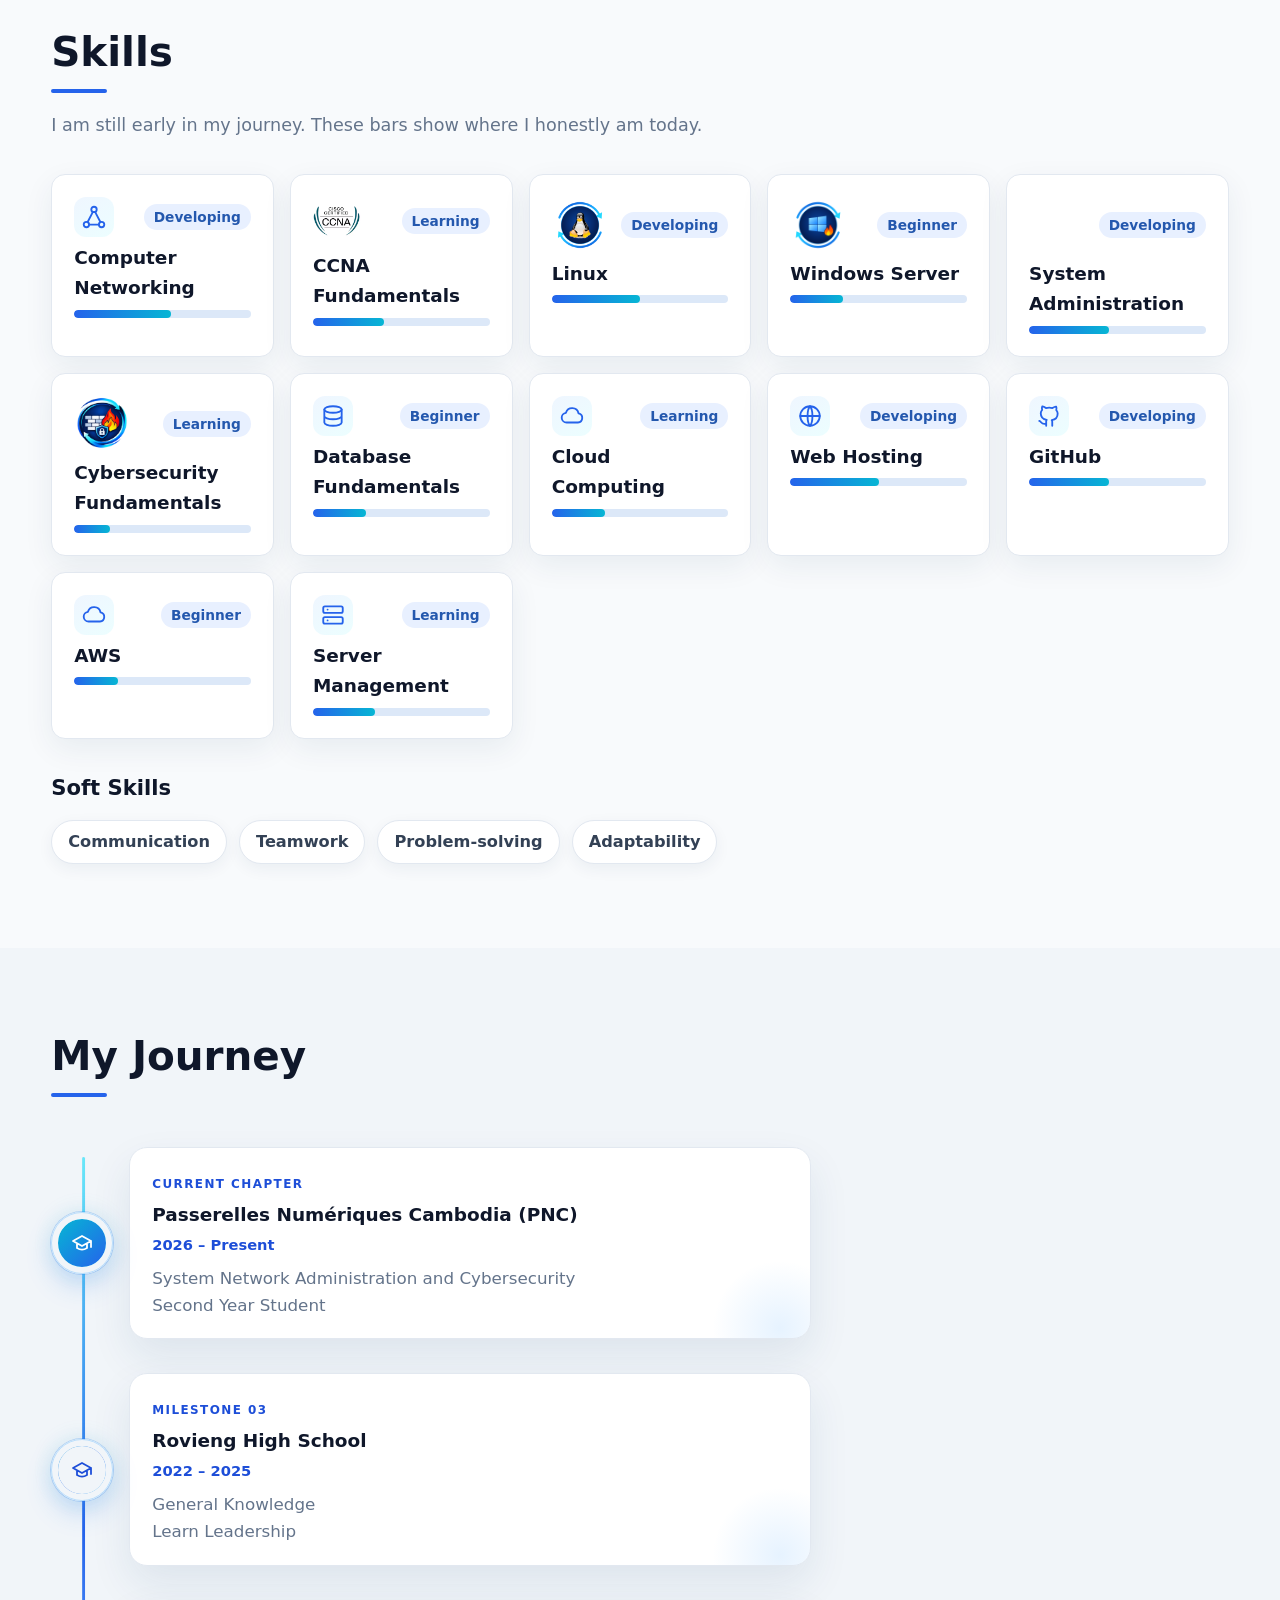
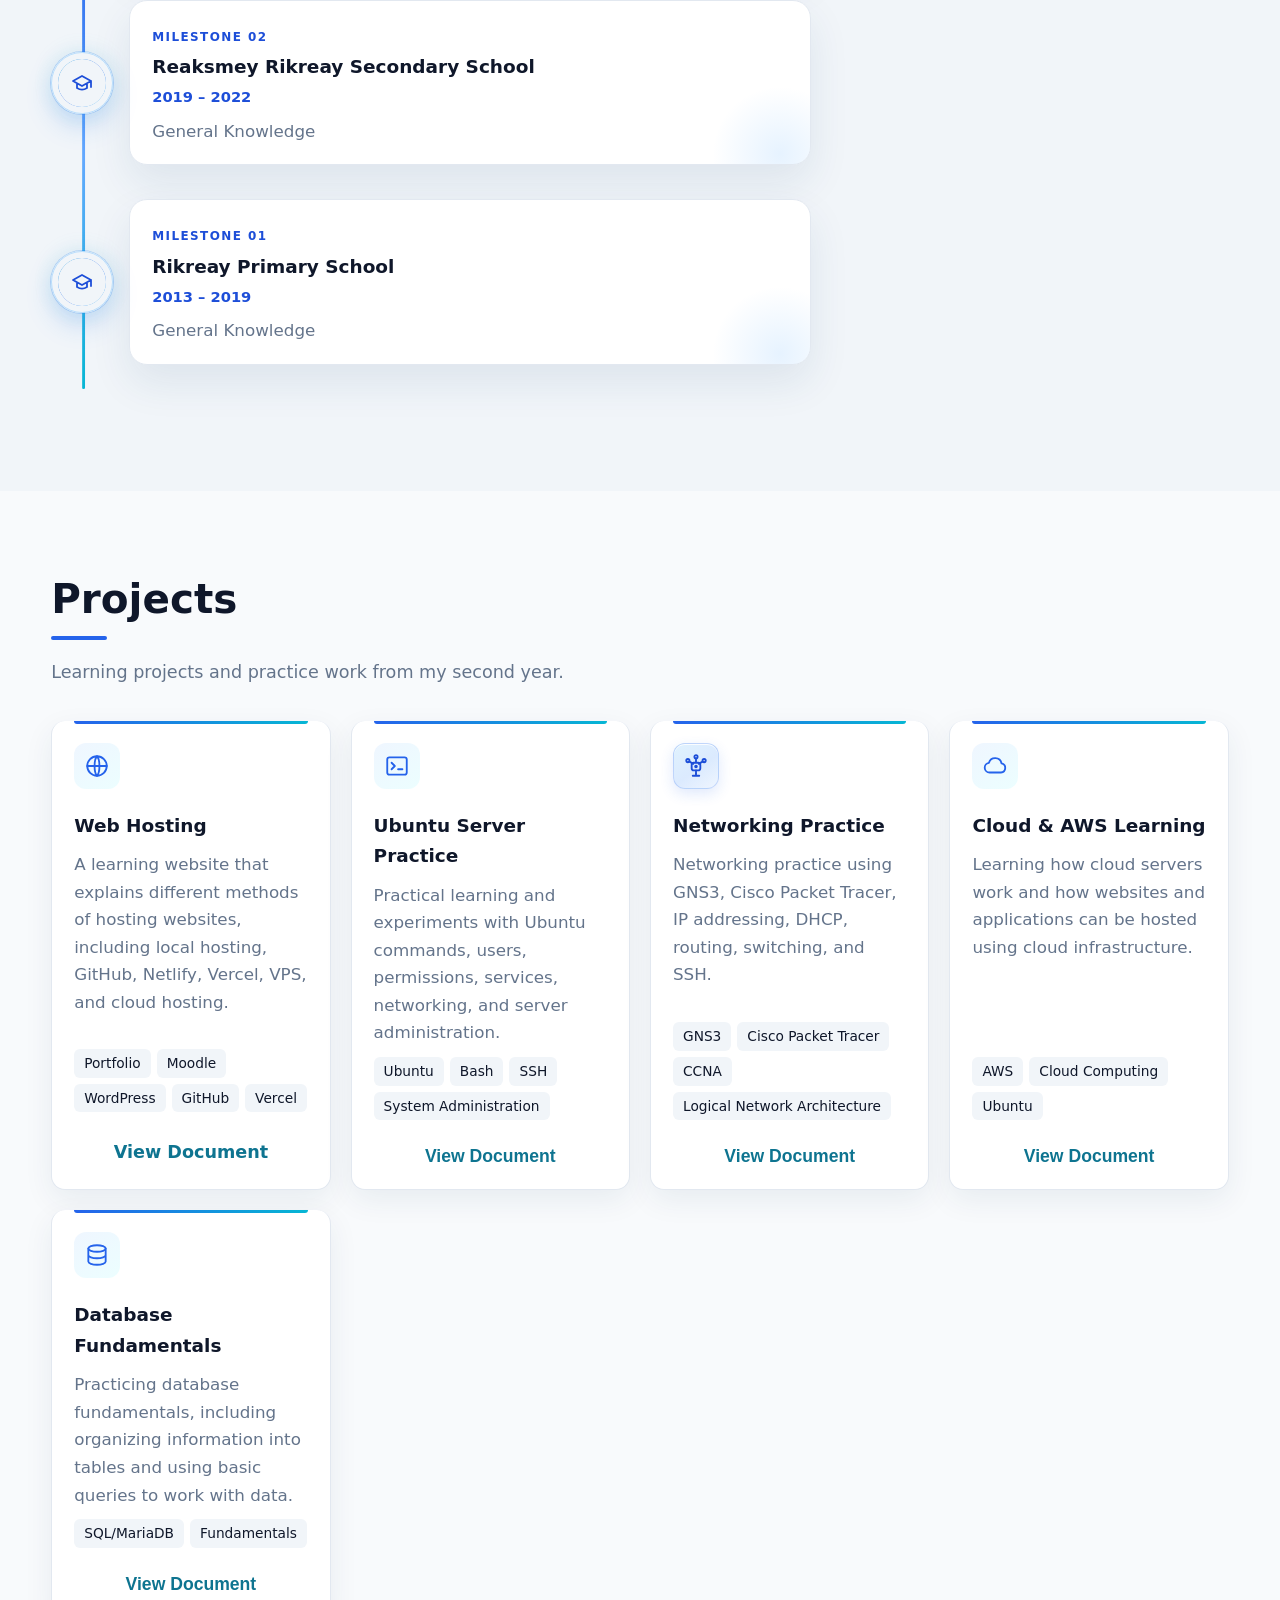
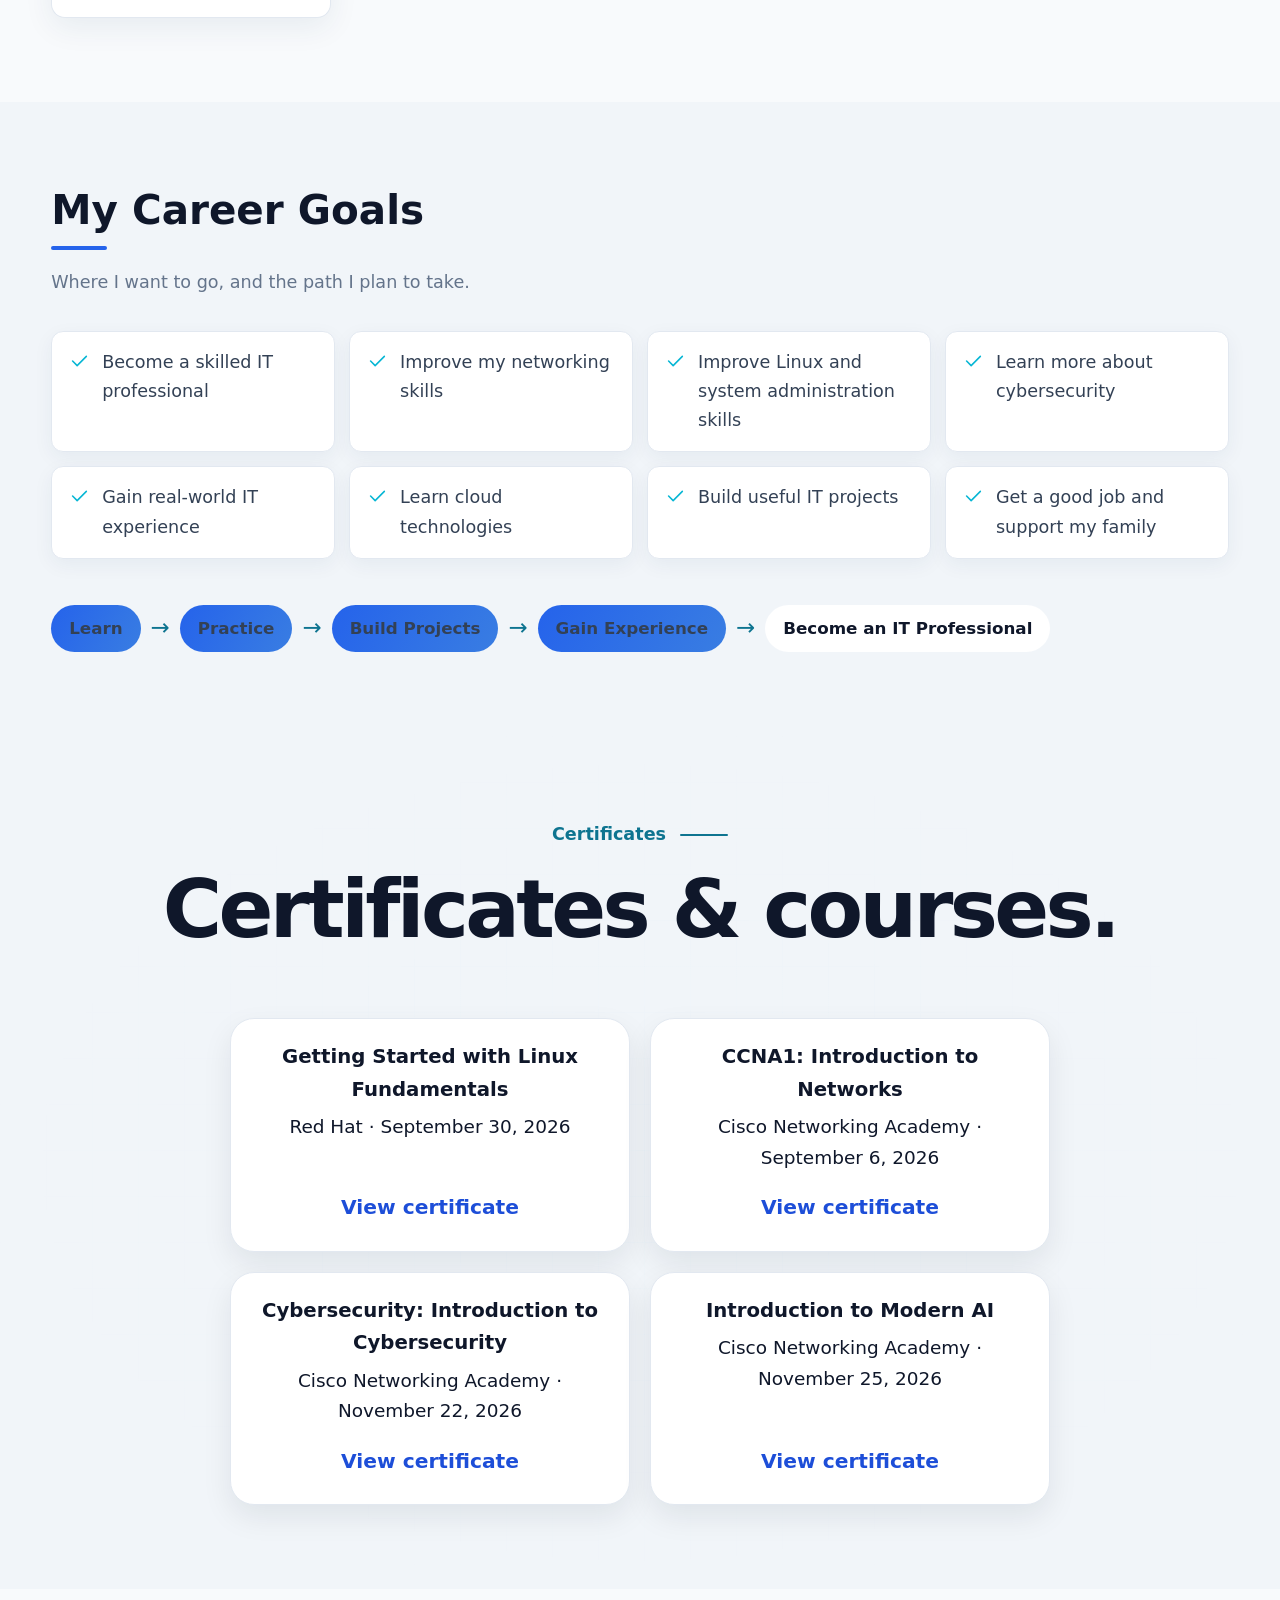
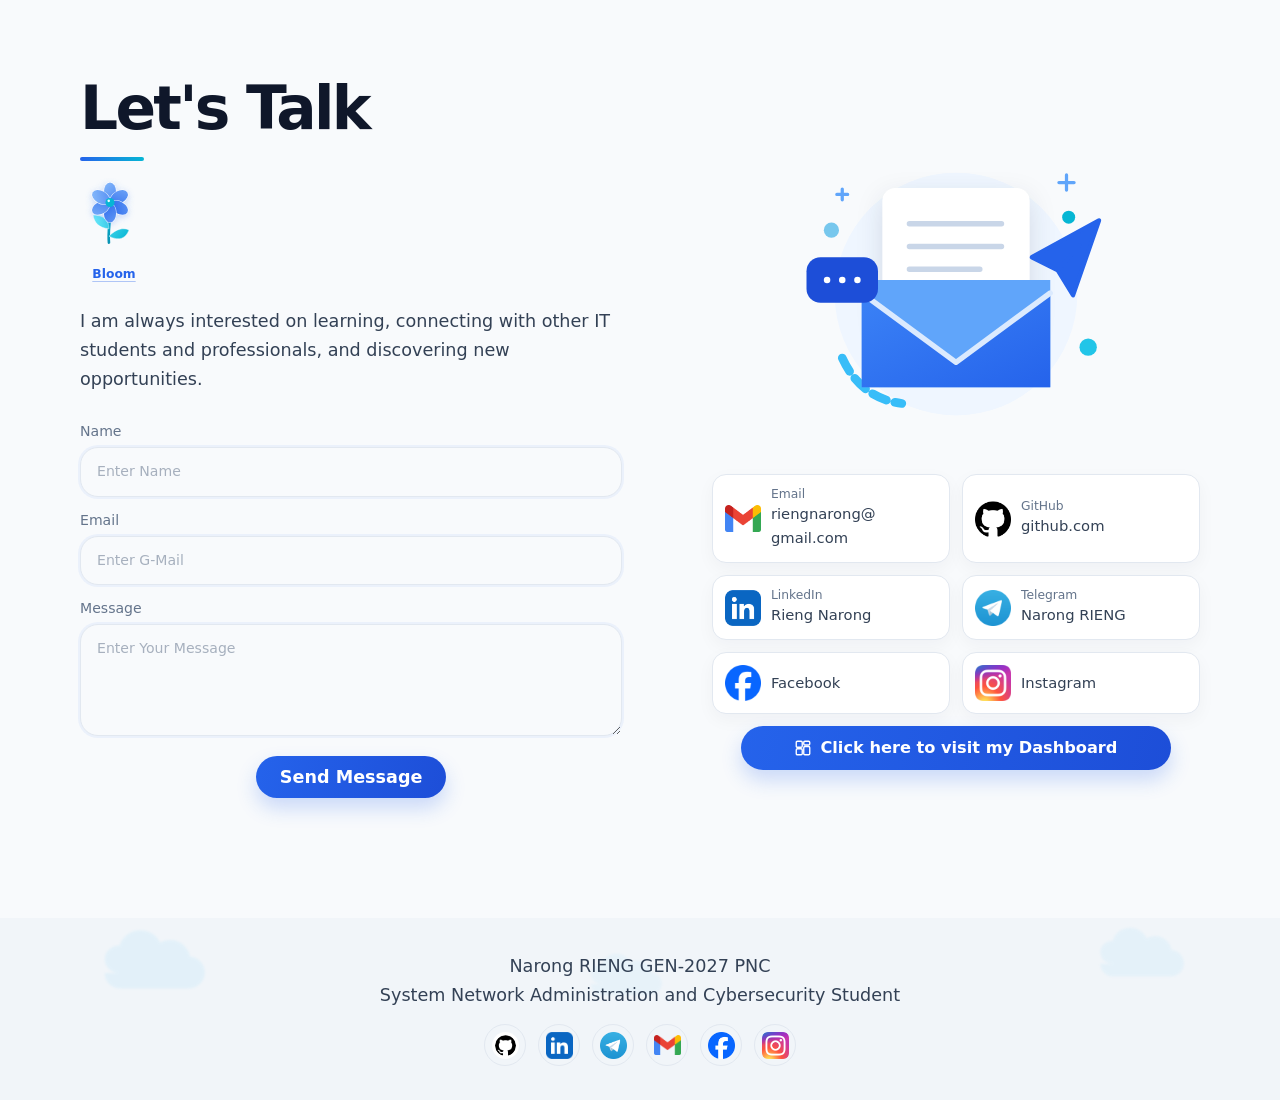
==== commit fd4641cc: "add dashboard" ====
--- a/index.html
+++ b/index.html
@@ -597,20 +597,20 @@
               <svg class="contact-bloom" viewBox="0 0 72 72" aria-hidden="true">
                 <defs>
                   <linearGradient id="bloom-petal-gradient" x1="20" y1="8" x2="49" y2="43" gradientUnits="userSpaceOnUse">
-                    <stop stop-color="#f0abfc" />
-                    <stop offset="1" stop-color="#a855f7" />
+                    <stop stop-color="#93c5fd" />
+                    <stop offset="1" stop-color="#2563eb" />
                   </linearGradient>
                   <linearGradient id="bloom-leaf-gradient" x1="22" y1="41" x2="52" y2="62" gradientUnits="userSpaceOnUse">
-                    <stop stop-color="#86efac" />
-                    <stop offset="1" stop-color="#14b8a6" />
+                    <stop stop-color="#67e8f9" />
+                    <stop offset="1" stop-color="#06b6d4" />
                   </linearGradient>
                   <linearGradient id="bloom-stem-gradient" x1="34" y1="38" x2="36" y2="65" gradientUnits="userSpaceOnUse">
-                    <stop stop-color="#34d399" />
-                    <stop offset="1" stop-color="#0f9f83" />
+                    <stop stop-color="#06b6d4" />
+                    <stop offset="1" stop-color="#0891b2" />
                   </linearGradient>
                   <radialGradient id="bloom-halo-gradient">
-                    <stop stop-color="#e9d5ff" stop-opacity=".8" />
-                    <stop offset="1" stop-color="#e9d5ff" stop-opacity="0" />
+                    <stop stop-color="#dbeafe" stop-opacity=".8" />
+                    <stop offset="1" stop-color="#dbeafe" stop-opacity="0" />
                   </radialGradient>
                 </defs>
                 <circle class="bloom-halo" cx="36" cy="26" r="23" />
@@ -705,8 +705,8 @@
             <svg class="contact-art" viewBox="0 0 360 300" aria-hidden="true">
               <defs>
                 <linearGradient id="contact-envelope" x1="0" x2="1" y1="0" y2="1">
-                  <stop stop-color="#a855f7" />
-                  <stop offset="1" stop-color="#6d28d9" />
+                  <stop stop-color="#3b82f6" />
+                  <stop offset="1" stop-color="#2563eb" />
                 </linearGradient>
               </defs>
               <circle class="art-halo" cx="180" cy="145" r="112" />
@@ -764,6 +764,15 @@
                 ><img src="Image/contact-icons/instagram.png" alt="" width="36" height="36" loading="lazy" decoding="async"
                 ><span>Instagram</span></a
               >
+              <a class="dashboard-cta" href="/dashboard.html">
+                <svg viewBox="0 0 24 24" aria-hidden="true" focusable="false">
+                  <rect x="3" y="3" width="8" height="8" rx="1.5" />
+                  <rect x="13" y="3" width="8" height="5" rx="1.5" />
+                  <rect x="13" y="10" width="8" height="11" rx="1.5" />
+                  <rect x="3" y="13" width="8" height="8" rx="1.5" />
+                </svg>
+                <span data-i18n="contact.dashboard">Click here to visit my Dashboard</span>
+              </a>
             </div>
           </aside>
         </div>
--- a/style.css
+++ b/style.css
@@ -1,15 +1,24 @@
 :root {
-  --navy: #08182c;
-  --navy2: #102c4d;
-  --blue: #397cf6;
-  --sky: #7dd3fc;
-  --teal: #2dd4bf;
+  --navy: #0f172a;
+  --navy2: #0b1220;
+  --blue: #2563eb;
+  --sky: #0e7490;
+  --teal: #06b6d4;
   --white: #fff;
-  --gray: #f2f6fc;
-  --ink: #18314f;
-  --mute: #526b8a;
-  --line: #d3e1f3;
-  --pale-blue: #e6f0ff;
+  --gray: #f1f5f9;
+  --ink: #334155;
+  --mute: #64748b;
+  --line: #e2e8f0;
+  --pale-blue: #eff6ff;
+  --canvas: #f8fafc;
+  --surface: #ffffff;
+  --surface-raised: #f1f5f9;
+  --border-color: #e2e8f0;
+  --text-primary: #0f172a;
+  --text-secondary: #334155;
+  --text-muted: #64748b;
+  --brand-blue: #2563eb;
+  --brand-cyan: #06b6d4;
   --r: 14px;
 }
 * {
@@ -31,8 +40,8 @@
     sans-serif;
   color: var(--ink);
   background:
-    radial-gradient(ellipse at 92% 8%, rgba(47, 128, 237, 0.08), transparent 34%),
-    radial-gradient(ellipse at 5% 48%, rgba(32, 184, 166, 0.06), transparent 30%),
+    radial-gradient(ellipse at 92% 8%, rgba(59, 130, 246, 0.08), transparent 34%),
+    radial-gradient(ellipse at 5% 48%, rgba(6, 182, 212, 0.05), transparent 30%),
     #f7f9fd;
   line-height: 1.65;
 }
@@ -71,7 +80,7 @@
   align-items: center;
   gap: 14px;
   margin-bottom: 12px;
-  color: #22d3ee;
+  color: #67e8f9;
   font-size: 1rem;
   font-weight: 700;
 }
@@ -315,7 +324,7 @@
   width: 20px;
   height: 20px;
   fill: none;
-  stroke: #14b86e;
+  stroke: #15803d;
   stroke-linecap: round;
   stroke-linejoin: round;
   stroke-width: 2.5;
@@ -732,7 +741,7 @@
   aspect-ratio: 1;
   padding: 4px;
   border-radius: 50%;
-  background: conic-gradient(from 35deg, var(--teal), var(--blue), #9b8cff, var(--teal));
+  background: conic-gradient(from 35deg, var(--teal), var(--blue), #67e8f9, var(--teal));
   box-shadow:
     0 0 0 4px rgba(47, 128, 237, 0.12),
     0 0 24px rgba(57, 124, 246, 0.35);
@@ -761,7 +770,7 @@
   aspect-ratio: 1;
   padding: 6px;
   border-radius: 50%;
-  background: conic-gradient(from 35deg, var(--teal), var(--blue), #9b8cff, var(--teal));
+  background: conic-gradient(from 35deg, var(--teal), var(--blue), #67e8f9, var(--teal));
   box-shadow:
     0 0 0 8px rgba(47, 128, 237, 0.12),
     0 0 70px rgba(57, 124, 246, 0.38),
@@ -831,7 +840,7 @@
 #about h2::after {
   width: 72px;
   height: 5px;
-  background: linear-gradient(90deg, #60a5fa, #2dd4bf);
+  background: linear-gradient(90deg, #60a5fa, #06b6d4);
 }
 #about .lead {
   max-width: 60ch;
@@ -861,16 +870,16 @@
   width: 46px;
   height: 46px;
   border-radius: 12px;
-  background: linear-gradient(145deg, var(--pale-blue), #e6f8f5);
+  background: linear-gradient(145deg, var(--pale-blue), #ecfeff);
   color: var(--blue);
   display: grid;
   place-items: center;
   margin-bottom: 12px;
 }
 .card .ic.ccna-icon {
-  color: #075985;
-  background: linear-gradient(145deg, #cffafe, #dbeafe 58%, #ede9fe);
-  border: 1px solid rgba(14, 116, 144, 0.18);
+  color: #1d4ed8;
+  background: linear-gradient(145deg, #e0f2fe, #dbeafe 58%, #eff6ff);
+  border: 1px solid rgba(37, 99, 235, 0.18);
   box-shadow: inset 0 1px 0 rgba(255, 255, 255, 0.8), 0 5px 14px rgba(37, 99, 235, 0.12);
 }
 .card .ic.skill-logo-icon {
@@ -885,9 +894,9 @@
   object-fit: contain;
 }
 .card .ic.network-icon {
-  color: #0369a1;
-  background: linear-gradient(145deg, #cffafe, #dbeafe 55%, #e0e7ff);
-  border: 1px solid rgba(14, 116, 144, 0.2);
+  color: #1d4ed8;
+  background: linear-gradient(145deg, #e0f2fe, #dbeafe 55%, #eff6ff);
+  border: 1px solid rgba(37, 99, 235, 0.2);
   box-shadow: inset 0 1px 0 rgba(255, 255, 255, 0.85), 0 5px 14px rgba(37, 99, 235, 0.14);
 }
 .card h3 {
@@ -901,7 +910,7 @@
   padding: 0;
   border: 0;
   background: none;
-  color: #06b6d4;
+  color: #0e7490;
   font-size: 1rem;
   font-weight: 700;
   text-align: center;
@@ -1028,7 +1037,7 @@
   padding: 8px 16px;
   border: 1px solid rgba(57, 124, 246, 0.18);
   border-radius: 999px;
-  background: linear-gradient(135deg, #fff, #edf5ff 65%, #e8f8f5);
+  background: linear-gradient(135deg, #fff, #edf5ff 65%, #ecfeff);
   box-shadow: 0 5px 16px rgba(18, 52, 92, 0.06);
   color: var(--navy);
   font-size: 0.92rem;
@@ -1061,7 +1070,7 @@
   top: 18px;
   height: calc(100% - 36px);
   transform-origin: top;
-  background: linear-gradient(180deg, #8cecff 0%, #2f80ed 45%, #63a8ff 72%, #55c2c5 100%);
+  background: linear-gradient(180deg, #67e8f9 0%, #2563eb 45%, #63a8ff 72%, #06b6d4 100%);
   box-shadow:
     0 0 12px rgba(47, 128, 237, 0.55),
     0 0 28px rgba(85, 194, 197, 0.22);
@@ -1153,7 +1162,7 @@
   border-radius: 50%;
   background:
     linear-gradient(#edf5ff, #edf5ff) padding-box,
-    linear-gradient(135deg, #55c2c5, #2f80ed, #8cecff) border-box;
+    linear-gradient(135deg, #06b6d4, #2563eb, #67e8f9) border-box;
   box-shadow:
     0 0 0 1px rgba(47, 128, 237, 0.28),
     0 12px 26px rgba(47, 128, 237, 0.22),
@@ -1194,8 +1203,8 @@
 .timeline-item.now .timeline-node {
   color: #fff;
   background:
-    linear-gradient(135deg, #55c2c5, #2f80ed) padding-box,
-    linear-gradient(135deg, #dffeff, #55c2c5, #8cecff) border-box;
+    linear-gradient(135deg, #06b6d4, #2563eb) padding-box,
+    linear-gradient(135deg, #dffeff, #06b6d4, #67e8f9) border-box;
   animation: timeline-pulse 2.4s ease-out infinite;
 }
 
@@ -1434,13 +1443,13 @@
   border: 0;
   border-radius: 4px;
   background: transparent;
-  color: #7e22ce;
+  color: #2563eb;
   font: inherit;
   font-size: 0.7rem;
   font-weight: 600;
   cursor: pointer;
   text-decoration: underline;
-  text-decoration-color: rgba(126, 34, 206, 0.35);
+  text-decoration-color: rgba(37, 99, 235, 0.35);
   text-underline-offset: 3px;
   transition: color 180ms ease;
 }
@@ -1452,10 +1461,10 @@
   width: fit-content;
 }
 .contact-bloom-button:hover {
-  color: #581c87;
+  color: #1d4ed8;
 }
 .contact-bloom-button:focus-visible {
-  outline: 3px solid #a855f7;
+  outline: 3px solid #2563eb;
   outline-offset: 3px;
 }
 .contact-bloom {
@@ -1488,7 +1497,7 @@
 }
 .contact-breeze {
   fill: none;
-  stroke: #8b5cf6;
+  stroke: #3b82f6;
   stroke-linecap: round;
   stroke-width: 1.4;
   opacity: 0;
@@ -1507,15 +1516,15 @@
   paint-order: stroke fill;
   transform-box: fill-box;
   transform-origin: center;
-  filter: drop-shadow(0 2px 3px rgba(147, 51, 234, 0.2));
+  filter: drop-shadow(0 2px 3px rgba(37, 99, 235, 0.2));
   animation: contact-petal-breathe 4.8s ease-in-out infinite;
 }
 .contact-bloom.is-blooming .contact-bloom-petals {
   animation: contact-bloom-open 700ms cubic-bezier(0.2, 0.8, 0.2, 1) both;
 }
 .bloom-heart-outline {
-  fill: rgba(232, 121, 249, 0.06);
-  stroke: #d946ef;
+  fill: rgba(6, 182, 212, 0.06);
+  stroke: #06b6d4;
   stroke-width: 1.1;
   stroke-linejoin: round;
   stroke-dasharray: 190;
@@ -1526,17 +1535,17 @@
   animation: contact-heart-outline 1.1s ease-out both;
 }
 .bloom-spark {
-  fill: #d8b4fe;
+  fill: #93c5fd;
   opacity: 0;
 }
 .bloom-spark:nth-child(3n + 2) {
-  fill: #f0abfc;
+  fill: #67e8f9;
 }
 .bloom-spark:nth-child(3n) {
-  fill: #c4b5fd;
+  fill: #bfdbfe;
 }
 .bloom-spark-center {
-  fill: #fbbf24;
+  fill: #06b6d4;
 }
 .contact-bloom.is-blooming .bloom-spark {
   transform-box: fill-box;
@@ -1546,11 +1555,11 @@
     cubic-bezier(0.16, 0.75, 0.35, 1) both;
 }
 .bloom-center {
-  fill: #f59e0b;
+  fill: #06b6d4;
   stroke: none;
 }
 .bloom-center-highlight {
-  fill: #fef3c7;
+  fill: #ecfeff;
   stroke: none;
 }
 @keyframes contact-petal-breathe {
@@ -1632,7 +1641,7 @@
 .contact-main .lead {
   max-width: 48ch;
   margin: 18px 0 26px;
-  color: #66718a;
+  color: #64748b;
 }
 .cg {
   display: block;
@@ -1642,7 +1651,7 @@
   gap: 12px;
 }
 label {
-  color: #68728a;
+  color: #64748b;
   font-size: 0.8rem;
   font-weight: 500;
 }
@@ -1651,21 +1660,21 @@
   width: 100%;
   margin-top: 4px;
   padding: 12px 16px;
-  border: 1px solid #ded5eb;
+  border: 1px solid #e2e8f0;
   border-radius: 18px;
   font: inherit;
-  background: #f5f2fa;
+  background: #f8fafc;
   color: var(--ink);
-  box-shadow: 0 0 0 2px rgba(168, 85, 247, 0.06);
+  box-shadow: 0 0 0 2px rgba(37, 99, 235, 0.06);
 }
 input:focus,
 textarea:focus {
-  border-color: #a855f7;
-  outline: 3px solid rgba(168, 85, 247, 0.16);
+  border-color: #2563eb;
+  outline: 3px solid rgba(37, 99, 235, 0.16);
 }
 input::placeholder,
 textarea::placeholder {
-  color: #68728a;
+  color: #64748b;
   opacity: 0.55;
 }
 textarea {
@@ -1678,15 +1687,15 @@
   padding: 11px 24px;
   border: 0;
   border-radius: 999px;
-  background: linear-gradient(105deg, #a855f7, #7c3aed);
-  box-shadow: 0 10px 20px rgba(124, 58, 237, 0.22);
+  background: linear-gradient(105deg, #2563eb, #1d4ed8);
+  box-shadow: 0 10px 20px rgba(37, 99, 235, 0.22);
 }
 #contact .btn.p:hover {
-  background: linear-gradient(105deg, #9333ea, #6d28d9);
-  box-shadow: 0 12px 24px rgba(124, 58, 237, 0.3);
+  background: linear-gradient(105deg, #1d4ed8, #1e40af);
+  box-shadow: 0 12px 24px rgba(37, 99, 235, 0.3);
 }
 #fs {
-  color: #7c3aed;
+  color: #2563eb;
   font-weight: 600;
   min-height: 1.4em;
 }
@@ -1744,13 +1753,13 @@
   }
 }
 .art-halo {
-  fill: #f0e9fb;
+  fill: #eff6ff;
   transform-box: fill-box;
   transform-origin: center;
   animation: contact-halo-breathe 5s ease-in-out infinite;
 }
 .art-dot {
-  fill: #a855f7;
+  fill: #3b82f6;
   transform-box: fill-box;
   transform-origin: center;
   animation: contact-dot-pulse 2.8s ease-in-out infinite;
@@ -1760,7 +1769,7 @@
   animation-delay: -1s;
 }
 .art-dot-pink {
-  fill: #ec4899;
+  fill: #06b6d4;
   animation-delay: -2s;
 }
 .art-dot-cyan {
@@ -1769,7 +1778,7 @@
 }
 .art-swoosh {
   fill: none;
-  stroke: #f472b6;
+  stroke: #38bdf8;
   stroke-linecap: round;
   stroke-width: 8;
   stroke-dasharray: 14 8;
@@ -1777,7 +1786,7 @@
 }
 .art-paper {
   fill: #fff;
-  filter: drop-shadow(0 8px 12px rgba(74, 42, 115, 0.12));
+  filter: drop-shadow(0 8px 12px rgba(15, 23, 42, 0.12));
   transform-box: fill-box;
   transform-origin: center;
   animation: contact-paper-float 3.8s ease-in-out infinite;
@@ -1792,7 +1801,7 @@
   animation: contact-paper-float 3.8s ease-in-out infinite;
 }
 .art-envelope-back {
-  fill: #c084fc;
+  fill: #60a5fa;
   transform-box: fill-box;
   transform-origin: center;
   animation: contact-envelope-float 3.8s ease-in-out infinite;
@@ -1805,7 +1814,7 @@
 }
 .art-envelope-flap {
   fill: none;
-  stroke: #e9d5ff;
+  stroke: #dbeafe;
   stroke-linecap: round;
   stroke-linejoin: round;
   stroke-width: 5;
@@ -1814,8 +1823,8 @@
   animation: contact-envelope-float 3.8s ease-in-out infinite;
 }
 .art-plane {
-  fill: #7c3aed;
-  stroke: #7c3aed;
+  fill: #2563eb;
+  stroke: #2563eb;
   stroke-linecap: round;
   stroke-linejoin: round;
   stroke-width: 4;
@@ -1824,7 +1833,7 @@
   animation: contact-plane-fly 3.2s ease-in-out infinite;
 }
 .art-chat {
-  fill: #a21caf;
+  fill: #1d4ed8;
   transform-box: fill-box;
   transform-origin: center;
   animation: contact-chat-bob 2.6s ease-in-out infinite;
@@ -1843,7 +1852,7 @@
 }
 .art-spark {
   fill: none;
-  stroke: #c084fc;
+  stroke: #60a5fa;
   stroke-linecap: round;
   stroke-width: 3;
   transform-box: fill-box;
@@ -1863,14 +1872,14 @@
   gap: 10px;
   text-decoration: none;
   background: #fff;
-  border: 1px solid #eee9f6;
+  border: 1px solid #e2e8f0;
   border-radius: 14px;
   padding: 12px;
-  box-shadow: 0 6px 18px rgba(58, 31, 92, 0.04);
+  box-shadow: 0 6px 18px rgba(15, 23, 42, 0.04);
   transition: 0.2s;
 }
 .links a:hover {
-  border-color: #c4a3ec;
+  border-color: #93c5fd;
   transform: translateY(-2px);
 }
 .links img {
@@ -1880,13 +1889,51 @@
   object-fit: contain;
 }
 .links small {
-  color: #7b8498;
+  color: #64748b;
   display: block;
   line-height: 1.2;
 }
 .links span {
   min-width: 0;
   font-size: 0.84rem;
+}
+.links a.dashboard-cta {
+  grid-column: 1 / -1;
+  justify-content: center;
+  width: min(100%, 430px);
+  min-height: 44px;
+  justify-self: center;
+  gap: 8px;
+  padding: 8px 16px;
+  border: 0;
+  border-radius: 999px;
+  background: linear-gradient(105deg, #2563eb, #1d4ed8);
+  color: #fff;
+  font-size: 0.92rem;
+  font-weight: 700;
+  box-shadow: 0 10px 20px rgba(37, 99, 235, 0.22);
+}
+.links a.dashboard-cta:hover {
+  background: linear-gradient(105deg, #1d4ed8, #1e40af);
+  box-shadow: 0 12px 24px rgba(37, 99, 235, 0.3);
+  transform: translateY(-2px);
+}
+.links a.dashboard-cta:focus-visible {
+  outline: 3px solid #2563eb;
+  outline-offset: 4px;
+}
+.dashboard-cta svg {
+  flex: 0 0 18px;
+  width: 18px;
+  height: 18px;
+  fill: none;
+  stroke: currentColor;
+  stroke-linecap: round;
+  stroke-linejoin: round;
+  stroke-width: 1.8;
+}
+.dashboard-cta span {
+  font-size: inherit;
 }
 /* footer */
 footer {
@@ -2015,20 +2062,20 @@
     inset 0 1px 0 rgba(255, 255, 255, 0.82);
 }
 body.light-mode {
-  --navy: #17335a;
-  --navy2: #244b78;
-  --blue: #315fd1;
-  --sky: #1685a3;
-  --teal: #087f72;
-  --gray: #f4f7fb;
-  --ink: #1d304a;
-  --mute: #52657f;
-  --line: #dbe5f0;
-  --pale-blue: #e8f0ff;
+  --navy: #0f172a;
+  --navy2: #f1f5f9;
+  --blue: #2563eb;
+  --sky: #0e7490;
+  --teal: #06b6d4;
+  --gray: #f1f5f9;
+  --ink: #334155;
+  --mute: #64748b;
+  --line: #e2e8f0;
+  --pale-blue: #eff6ff;
   background:
     radial-gradient(ellipse at 90% 10%, rgba(53, 111, 224, 0.11), transparent 34%),
     radial-gradient(ellipse at 7% 48%, rgba(21, 155, 138, 0.075), transparent 30%),
-    #f8faff;
+    #f8fafc;
 }
 body.light-mode .alt {
   background:
@@ -2520,7 +2567,7 @@
   height: 52px;
   place-items: center;
   transform: translateY(-42%);
-  border: 2px solid #8899ff;
+  border: 2px solid #3b82f6;
   border-radius: 50%;
   background: radial-gradient(circle at 30% 25%, #374a75, #10192a 72%);
   box-shadow: 0 0 0 4px rgba(11, 16, 32, 0.8);
@@ -2640,78 +2687,6 @@
     background-color 0.6s ease,
     color 0.6s ease;
 }
-body[data-theme="home"] {
-  --theme-page-background: #071426;
-  --theme-nav-background: #071426;
-  --theme-nav-border: #31607e;
-  --theme-nav-text: #ffffff;
-  --theme-nav-muted: #d3e2f4;
-  --theme-nav-accent: #7dd3fc;
-  --theme-nav-highlight: rgba(125, 211, 252, 0.2);
-}
-body[data-theme="about"] {
-  --theme-page-background: #0b2038;
-  --theme-nav-background: #0b2038;
-  --theme-nav-border: #345b79;
-  --theme-nav-text: #f8fbff;
-  --theme-nav-muted: #d2e0ef;
-  --theme-nav-accent: #7dd3fc;
-  --theme-nav-highlight: rgba(125, 211, 252, 0.2);
-}
-body[data-theme="skills"] {
-  --theme-page-background: #e6f0ff;
-  --theme-nav-background: #e6f0ff;
-  --theme-nav-border: #b7cdec;
-  --theme-nav-text: #18314f;
-  --theme-nav-muted: #405b7a;
-  --theme-nav-accent: #315fd1;
-  --theme-nav-highlight: rgba(49, 95, 209, 0.14);
-}
-body[data-theme="education"] {
-  --theme-page-background: #f7f9fd;
-  --theme-nav-background: #f7f9fd;
-  --theme-nav-border: #c5d5e8;
-  --theme-nav-text: #18314f;
-  --theme-nav-muted: #526b8a;
-  --theme-nav-accent: #0f766e;
-  --theme-nav-highlight: rgba(15, 118, 110, 0.12);
-}
-body[data-theme="projects"] {
-  --theme-page-background: #eef6fb;
-  --theme-nav-background: #eef6fb;
-  --theme-nav-border: #bfd3e7;
-  --theme-nav-text: #18314f;
-  --theme-nav-muted: #526b8a;
-  --theme-nav-accent: #1d4ed8;
-  --theme-nav-highlight: rgba(29, 78, 216, 0.12);
-}
-body[data-theme="goals"] {
-  --theme-page-background: #08182c;
-  --theme-nav-background: #08182c;
-  --theme-nav-border: #31546c;
-  --theme-nav-text: #ffffff;
-  --theme-nav-muted: #d3e2f4;
-  --theme-nav-accent: #2dd4bf;
-  --theme-nav-highlight: rgba(45, 212, 191, 0.18);
-}
-body[data-theme="certificates"] {
-  --theme-page-background: #07182b;
-  --theme-nav-background: #07182b;
-  --theme-nav-border: #31546c;
-  --theme-nav-text: #ffffff;
-  --theme-nav-muted: #d3e2f4;
-  --theme-nav-accent: #22d3ee;
-  --theme-nav-highlight: rgba(34, 211, 238, 0.18);
-}
-body[data-theme="contact"] {
-  --theme-page-background: #fbf9ff;
-  --theme-nav-background: #fbf9ff;
-  --theme-nav-border: #d8c6ef;
-  --theme-nav-text: #18314f;
-  --theme-nav-muted: #526b8a;
-  --theme-nav-accent: #6d28d9;
-  --theme-nav-highlight: rgba(109, 40, 217, 0.12);
-}
 body[data-theme] nav {
   background: color-mix(in srgb, var(--theme-nav-background) 78%, transparent);
   border-color: color-mix(in srgb, var(--theme-nav-border) 72%, transparent);
@@ -2774,3 +2749,386 @@
     transition: none;
   }
 }
+
+body:not(.light-mode) {
+  color-scheme: dark;
+  --canvas: #080d18;
+  --surface: #111b2d;
+  --surface-raised: #172338;
+  --border-color: #263449;
+  --text-primary: #f8fafc;
+  --text-secondary: #cbd5e1;
+  --text-muted: #94a3b8;
+  --brand-blue: #3b82f6;
+  --navy: #f8fafc;
+  --navy2: #0b1220;
+  --blue: #3b82f6;
+  --sky: #67e8f9;
+  --teal: #06b6d4;
+  --gray: #172338;
+  --ink: #cbd5e1;
+  --mute: #94a3b8;
+  --line: #263449;
+  --pale-blue: #172338;
+  background: var(--canvas);
+  color: var(--text-secondary);
+}
+
+body.light-mode {
+  color-scheme: light;
+  --canvas: #f8fafc;
+  --surface: #ffffff;
+  --surface-raised: #f1f5f9;
+  --border-color: #e2e8f0;
+  --text-primary: #0f172a;
+  --text-secondary: #334155;
+  --text-muted: #64748b;
+  --brand-blue: #2563eb;
+  --brand-cyan: #06b6d4;
+  background: var(--canvas);
+  color: var(--text-secondary);
+}
+
+body[data-theme] {
+  --theme-page-background: var(--canvas);
+  --theme-nav-background: var(--surface);
+  --theme-nav-border: var(--border-color);
+  --theme-nav-text: var(--text-primary);
+  --theme-nav-muted: var(--text-secondary);
+  --theme-nav-accent: var(--brand-blue);
+  --theme-nav-highlight: rgba(59, 130, 246, 0.12);
+  background-color: var(--theme-page-background);
+}
+
+body.light-mode[data-theme] {
+  --theme-nav-highlight: rgba(37, 99, 235, 0.1);
+}
+
+body:not(.light-mode) #home {
+  background:
+    radial-gradient(ellipse at 78% 22%, rgba(6, 182, 212, 0.13), transparent 28%),
+    radial-gradient(ellipse at 15% 88%, rgba(59, 130, 246, 0.2), transparent 38%),
+    linear-gradient(130deg, #080d18 0%, #0b1220 56%, #111b2d 100%);
+  color: var(--text-primary);
+}
+
+body:not(.light-mode) .btn.p {
+  border-color: #2563eb;
+  background: #2563eb;
+}
+
+body:not(.light-mode) .btn.p:hover {
+  border-color: #1d4ed8;
+  background: #1d4ed8;
+}
+
+body:not(.light-mode) .road b {
+  background: #2563eb;
+}
+
+body:not(.light-mode) #home::after {
+  background:
+    linear-gradient(rgba(8, 13, 24, 0.68), rgba(8, 13, 24, 0.72)),
+    url("Image/temple.png") center / cover no-repeat;
+}
+
+body.light-mode #home {
+  background:
+    radial-gradient(ellipse at 78% 22%, rgba(6, 182, 212, 0.08), transparent 30%),
+    radial-gradient(ellipse at 15% 88%, rgba(37, 99, 235, 0.08), transparent 38%),
+    linear-gradient(130deg, #f8fafc, #f1f5f9);
+  color: var(--text-primary);
+}
+
+body.light-mode #home::after {
+  background:
+    linear-gradient(rgba(248, 250, 252, 0.82), rgba(248, 250, 252, 0.82)),
+    url("Image/temple.png") center / cover no-repeat;
+}
+
+body:not(.light-mode) #about,
+body:not(.light-mode) #goals,
+body:not(.light-mode) #certificates {
+  background: var(--surface);
+  color: var(--text-secondary);
+}
+
+body:not(.light-mode) #skills,
+body:not(.light-mode) #education,
+body:not(.light-mode) #projects,
+body:not(.light-mode) #contact {
+  background: var(--canvas);
+  color: var(--text-secondary);
+}
+
+body.light-mode #about,
+body.light-mode #education,
+body.light-mode #goals,
+body.light-mode #certificates {
+  background: var(--surface-raised);
+  color: var(--text-secondary);
+}
+
+body.light-mode #skills,
+body.light-mode #projects,
+body.light-mode #contact {
+  background: var(--canvas);
+  color: var(--text-secondary);
+}
+
+body:not(.light-mode) h2,
+body:not(.light-mode) .card h3,
+body:not(.light-mode) .soft-skills-title,
+body:not(.light-mode) .tl h3,
+body:not(.light-mode) .project-document-content h2,
+body:not(.light-mode) .project-document-content h4,
+body:not(.light-mode) .series-heading,
+body:not(.light-mode) .series-title,
+body:not(.light-mode) .contact-main h2,
+body:not(.light-mode) .course-series h2 {
+  color: var(--text-primary);
+}
+
+body:not(.light-mode) #about .lead,
+body:not(.light-mode) .contact-main .lead {
+  color: var(--text-secondary);
+}
+
+body:not(.light-mode) .card,
+body:not(.light-mode) .timeline-content,
+body:not(.light-mode) .proj,
+body:not(.light-mode) .soft-skills li,
+body:not(.light-mode) .links a,
+body:not(.light-mode) .gl li,
+body:not(.light-mode) .certificate-card,
+body:not(.light-mode) .series-card {
+  border-color: var(--border-color);
+  background: var(--surface);
+  color: var(--text-secondary);
+}
+
+body.light-mode .card,
+body.light-mode .timeline-content,
+body.light-mode .proj,
+body.light-mode .soft-skills li,
+body.light-mode .links a,
+body.light-mode .gl li,
+body.light-mode .certificate-card,
+body.light-mode .series-card {
+  border-color: var(--border-color);
+  background: var(--surface);
+  color: var(--text-secondary);
+}
+
+body:not(.light-mode) .card h3,
+body:not(.light-mode) .tl h3,
+body:not(.light-mode) .project-document-content h2,
+body:not(.light-mode) .project-document-content h4,
+body:not(.light-mode) .series-title,
+body:not(.light-mode) .certificate-card h3 {
+  color: var(--text-primary);
+}
+
+body:not(.light-mode) .certificate-card p,
+body:not(.light-mode) .certificate-link,
+body:not(.light-mode) .timeline-status,
+body:not(.light-mode) .tl small,
+body:not(.light-mode) .project-document-content h3 {
+  color: #93c5fd;
+}
+
+body:not(.light-mode) .timeline-content,
+body:not(.light-mode) .project-document-content,
+body:not(.light-mode) #project-document-dialog {
+  color: var(--text-secondary);
+}
+
+body:not(.light-mode) #project-document-dialog {
+  border-color: var(--border-color);
+  background: var(--surface);
+}
+
+body:not(.light-mode) .project-document-content li,
+body:not(.light-mode) .project-document-close,
+body:not(.light-mode) .tag {
+  background: var(--surface-raised);
+  color: var(--text-primary);
+}
+
+body:not(.light-mode) .bar,
+body:not(.light-mode) .timeline-node {
+  background-color: var(--surface-raised);
+}
+
+body:not(.light-mode) .timeline-node {
+  border-color: var(--surface-raised);
+  background:
+    linear-gradient(var(--surface-raised), var(--surface-raised)) padding-box,
+    linear-gradient(135deg, #06b6d4, #2563eb, #67e8f9) border-box;
+  color: #93c5fd;
+}
+
+body:not(.light-mode) .certificate-card {
+  background: linear-gradient(145deg, #172338, #111b2d);
+}
+
+body:not(.light-mode) .road b:last-child {
+  background: var(--surface-raised);
+  color: var(--text-primary);
+}
+
+body:not(.light-mode) label {
+  color: var(--text-secondary);
+}
+
+body:not(.light-mode) input,
+body:not(.light-mode) textarea {
+  border-color: var(--border-color);
+  background: var(--surface-raised);
+  color: var(--text-primary);
+  box-shadow: none;
+}
+
+body:not(.light-mode) input::placeholder,
+body:not(.light-mode) textarea::placeholder {
+  color: var(--text-muted);
+}
+
+body:not(.light-mode) input:focus,
+body:not(.light-mode) textarea:focus {
+  border-color: var(--blue);
+  outline-color: rgba(59, 130, 246, 0.35);
+}
+
+body:not(.light-mode) .links small {
+  color: var(--text-muted);
+}
+
+body:not(.light-mode) footer {
+  background: var(--navy2);
+  color: var(--text-secondary);
+}
+
+body:not(.light-mode) footer p:first-child {
+  color: var(--text-primary);
+}
+
+body.light-mode #certificates h2,
+body.light-mode #goals h2,
+body.light-mode .contact-main h2,
+body.light-mode .course-series h2 {
+  color: var(--text-primary);
+}
+
+body.light-mode #about .lead,
+body.light-mode .contact-main .lead {
+  color: var(--text-secondary);
+}
+
+body.light-mode .certificate-card h3,
+body.light-mode .certificate-card p,
+body.light-mode .series-title,
+body.light-mode .series-heading {
+  color: var(--text-primary);
+}
+
+body.light-mode .certificate-eyebrow {
+  color: #0e7490;
+}
+
+body.light-mode .certificate-link,
+body.light-mode .timeline-status,
+body.light-mode .tl small,
+body.light-mode .project-document-content h3 {
+  color: #1d4ed8;
+}
+
+body.light-mode .road b:last-child {
+  background: var(--surface);
+  color: var(--text-primary);
+}
+
+body.light-mode .timeline-node {
+  border-color: var(--surface-raised);
+  background:
+    linear-gradient(var(--surface-raised), var(--surface-raised)) padding-box,
+    linear-gradient(135deg, #06b6d4, #2563eb, #67e8f9) border-box;
+  color: #1d4ed8;
+}
+
+body.light-mode .certificate-card {
+  box-shadow: 0 12px 30px rgba(15, 23, 42, 0.08);
+}
+
+body.light-mode footer {
+  background: var(--surface-raised);
+  color: var(--text-secondary);
+}
+
+body.light-mode footer p:first-child {
+  color: var(--text-primary);
+}
+
+body.light-mode .soc a {
+  color: #2563eb;
+}
+
+body.light-mode .course-series {
+  color: var(--text-secondary);
+}
+
+body.light-mode .series-avatar {
+  border-color: #2563eb;
+  background: radial-gradient(circle at 30% 25%, #dbeafe, #eff6ff 72%);
+  box-shadow: 0 0 0 4px rgba(15, 23, 42, 0.06);
+  color: #1d4ed8;
+}
+
+body.light-mode .series-author,
+body.light-mode .series-meta,
+body.light-mode .series-meta-icon {
+  color: var(--text-muted);
+}
+
+body.light-mode .series-divider {
+  background: var(--border-color);
+}
+
+body.light-mode .series-cta {
+  border-color: var(--border-color);
+  background: var(--surface);
+  color: var(--text-primary);
+}
+
+body.light-mode .series-cta:hover {
+  border-color: #93c5fd;
+  background: var(--surface-raised);
+}
+
+body.light-mode .contact-bloom-button {
+  color: #2563eb;
+}
+
+body .links a.dashboard-cta {
+  border: 0;
+  background: linear-gradient(105deg, #2563eb, #1d4ed8);
+  color: #fff;
+  box-shadow: 0 10px 20px rgba(37, 99, 235, 0.22);
+}
+
+body .links a.dashboard-cta:hover {
+  background: linear-gradient(105deg, #1d4ed8, #1e40af);
+  box-shadow: 0 12px 24px rgba(37, 99, 235, 0.3);
+}
+
+body:not(.light-mode) .logo {
+  background: var(--navy2);
+}
+
+body:not(.light-mode) :focus-visible {
+  outline-color: #60a5fa;
+}
+
+body.light-mode :focus-visible {
+  outline-color: #2563eb;
+}
